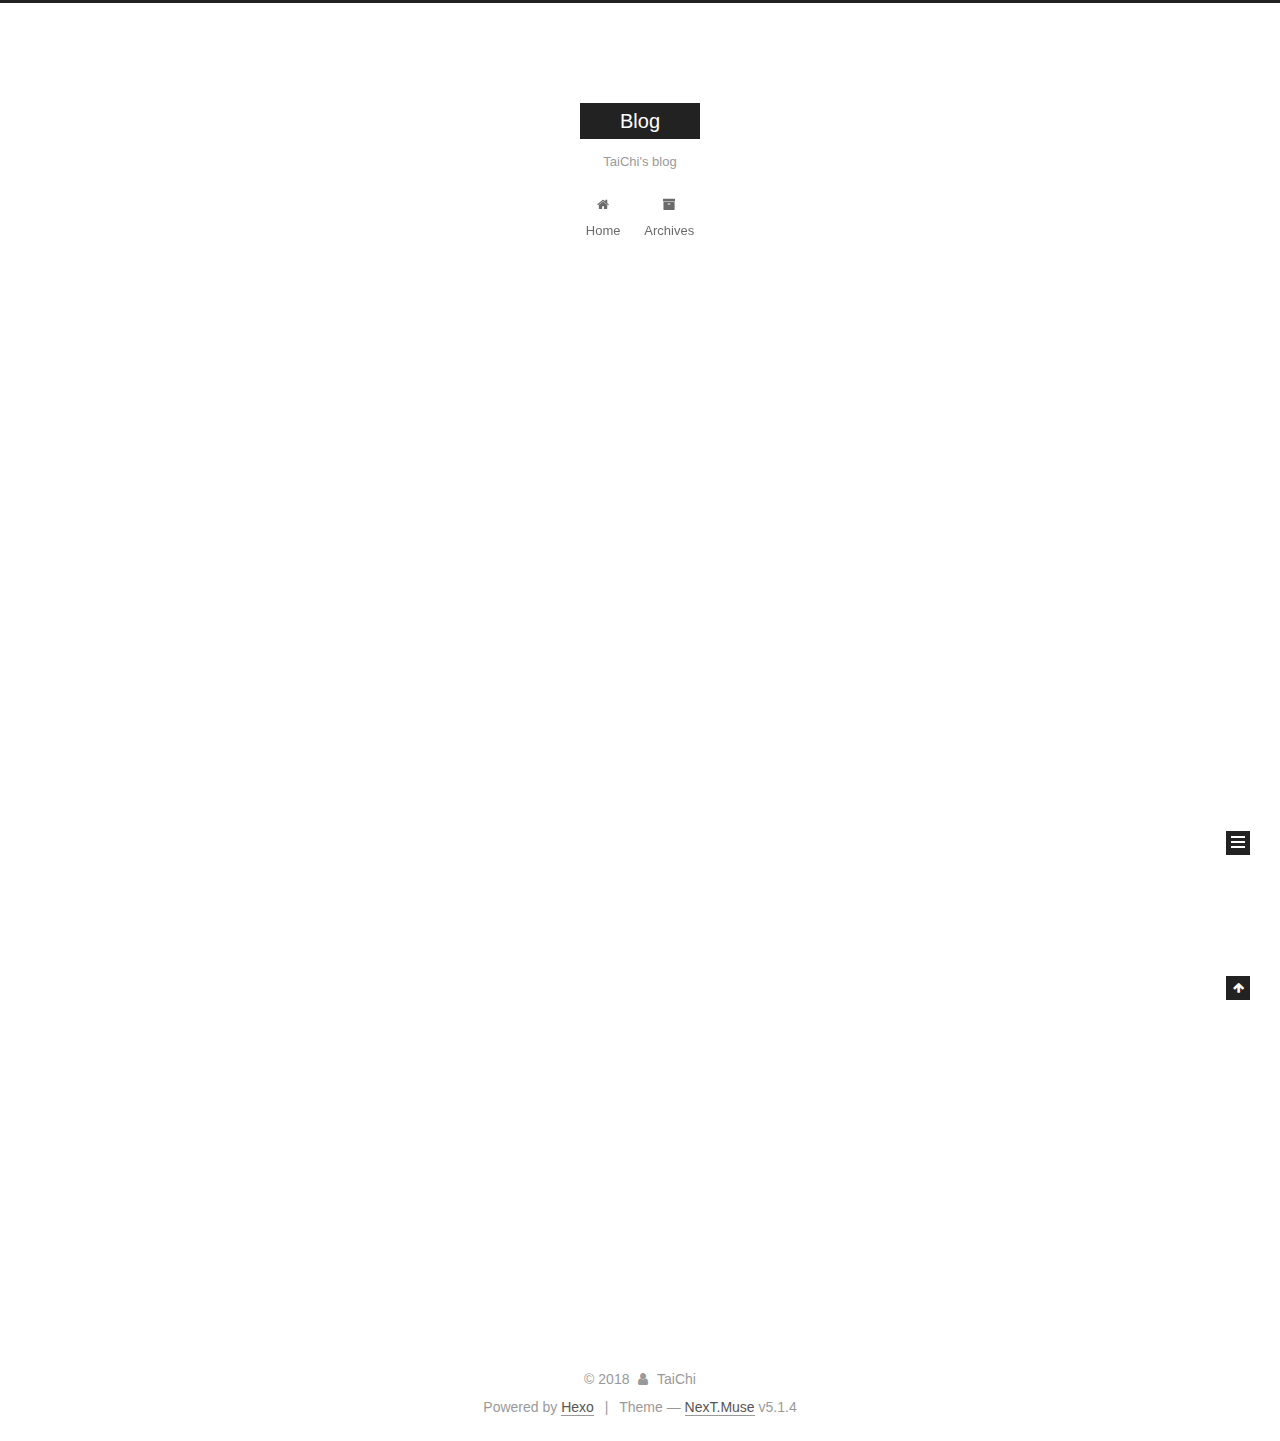
==== index.html @ ab1e0fc3 "blog update" ====
<!DOCTYPE html>



  


<html class="theme-next muse use-motion" lang="">
<head>
  <meta charset="UTF-8"/>
<meta http-equiv="X-UA-Compatible" content="IE=edge" />
<meta name="viewport" content="width=device-width, initial-scale=1, maximum-scale=1"/>
<meta name="theme-color" content="#222">









<meta http-equiv="Cache-Control" content="no-transform" />
<meta http-equiv="Cache-Control" content="no-siteapp" />
















  
  
  <link href="/lib/fancybox/source/jquery.fancybox.css?v=2.1.5" rel="stylesheet" type="text/css" />







<link href="/lib/font-awesome/css/font-awesome.min.css?v=4.6.2" rel="stylesheet" type="text/css" />

<link href="/css/main.css?v=5.1.4" rel="stylesheet" type="text/css" />


  <link rel="apple-touch-icon" sizes="180x180" href="/images/apple-touch-icon-next.png?v=5.1.4">


  <link rel="icon" type="image/png" sizes="32x32" href="/images/favicon-32x32-next.png?v=5.1.4">


  <link rel="icon" type="image/png" sizes="16x16" href="/images/favicon-16x16-next.png?v=5.1.4">


  <link rel="mask-icon" href="/images/logo.svg?v=5.1.4" color="#222">





  <meta name="keywords" content="Hexo, NexT" />










<meta name="description" content="TaiChi&apos;s blog">
<meta property="og:type" content="website">
<meta property="og:title" content="Blog">
<meta property="og:url" content="http://yoursite.com/index.html">
<meta property="og:site_name" content="Blog">
<meta property="og:description" content="TaiChi&apos;s blog">
<meta property="og:locale" content="default">
<meta name="twitter:card" content="summary">
<meta name="twitter:title" content="Blog">
<meta name="twitter:description" content="TaiChi&apos;s blog">



<script type="text/javascript" id="hexo.configurations">
  var NexT = window.NexT || {};
  var CONFIG = {
    root: '/',
    scheme: 'Muse',
    version: '5.1.4',
    sidebar: {"position":"left","display":"post","offset":12,"b2t":false,"scrollpercent":false,"onmobile":false},
    fancybox: true,
    tabs: true,
    motion: {"enable":true,"async":false,"transition":{"post_block":"fadeIn","post_header":"slideDownIn","post_body":"slideDownIn","coll_header":"slideLeftIn","sidebar":"slideUpIn"}},
    duoshuo: {
      userId: '0',
      author: 'Author'
    },
    algolia: {
      applicationID: '',
      apiKey: '',
      indexName: '',
      hits: {"per_page":10},
      labels: {"input_placeholder":"Search for Posts","hits_empty":"We didn't find any results for the search: ${query}","hits_stats":"${hits} results found in ${time} ms"}
    }
  };
</script>



  <link rel="canonical" href="http://yoursite.com/"/>





  <title>Blog</title>
  








</head>

<body itemscope itemtype="http://schema.org/WebPage" lang="default">

  
  
    
  

  <div class="container sidebar-position-left 
  page-home">
    <div class="headband"></div>

    <header id="header" class="header" itemscope itemtype="http://schema.org/WPHeader">
      <div class="header-inner"><div class="site-brand-wrapper">
  <div class="site-meta ">
    

    <div class="custom-logo-site-title">
      <a href="/"  class="brand" rel="start">
        <span class="logo-line-before"><i></i></span>
        <span class="site-title">Blog</span>
        <span class="logo-line-after"><i></i></span>
      </a>
    </div>
      
        <p class="site-subtitle">TaiChi's blog</p>
      
  </div>

  <div class="site-nav-toggle">
    <button>
      <span class="btn-bar"></span>
      <span class="btn-bar"></span>
      <span class="btn-bar"></span>
    </button>
  </div>
</div>

<nav class="site-nav">
  

  
    <ul id="menu" class="menu">
      
        
        <li class="menu-item menu-item-home">
          <a href="/" rel="section">
            
              <i class="menu-item-icon fa fa-fw fa-home"></i> <br />
            
            Home
          </a>
        </li>
      
        
        <li class="menu-item menu-item-archives">
          <a href="/archives/" rel="section">
            
              <i class="menu-item-icon fa fa-fw fa-archive"></i> <br />
            
            Archives
          </a>
        </li>
      

      
    </ul>
  

  
</nav>



 </div>
    </header>

    <main id="main" class="main">
      <div class="main-inner">
        <div class="content-wrap">
          <div id="content" class="content">
            
  <section id="posts" class="posts-expand">
    
      

  

  
  
  

  <article class="post post-type-normal" itemscope itemtype="http://schema.org/Article">
  
  
  
  <div class="post-block">
    <link itemprop="mainEntityOfPage" href="http://yoursite.com/2018/04/20/hello-world/">

    <span hidden itemprop="author" itemscope itemtype="http://schema.org/Person">
      <meta itemprop="name" content="TaiChi">
      <meta itemprop="description" content="">
      <meta itemprop="image" content="/images/avatar.gif">
    </span>

    <span hidden itemprop="publisher" itemscope itemtype="http://schema.org/Organization">
      <meta itemprop="name" content="Blog">
    </span>

    
      <header class="post-header">

        
        
          <h1 class="post-title" itemprop="name headline">
                
                <a class="post-title-link" href="/2018/04/20/hello-world/" itemprop="url">Hello World</a></h1>
        

        <div class="post-meta">
          <span class="post-time">
            
              <span class="post-meta-item-icon">
                <i class="fa fa-calendar-o"></i>
              </span>
              
                <span class="post-meta-item-text">Posted on</span>
              
              <time title="Post created" itemprop="dateCreated datePublished" datetime="2018-04-20T10:53:10+00:00">
                2018-04-20
              </time>
            

            

            
          </span>

          

          
            
          

          
          

          

          

          

        </div>
      </header>
    

    
    
    
    <div class="post-body" itemprop="articleBody">

      
      

      
        
          
            <p>Welcome to <a href="https://hexo.io/" target="_blank" rel="noopener">Hexo</a>! This is your very first post. Check <a href="https://hexo.io/docs/" target="_blank" rel="noopener">documentation</a> for more info. If you get any problems when using Hexo, you can find the answer in <a href="https://hexo.io/docs/troubleshooting.html" target="_blank" rel="noopener">troubleshooting</a> or you can ask me on <a href="https://github.com/hexojs/hexo/issues" target="_blank" rel="noopener">GitHub</a>.</p>
<h2 id="Quick-Start"><a href="#Quick-Start" class="headerlink" title="Quick Start"></a>Quick Start</h2><h3 id="Create-a-new-post"><a href="#Create-a-new-post" class="headerlink" title="Create a new post"></a>Create a new post</h3><figure class="highlight bash"><table><tr><td class="gutter"><pre><span class="line">1</span><br></pre></td><td class="code"><pre><span class="line">$ hexo new <span class="string">"My New Post"</span></span><br></pre></td></tr></table></figure>
<p>More info: <a href="https://hexo.io/docs/writing.html" target="_blank" rel="noopener">Writing</a></p>
<h3 id="Run-server"><a href="#Run-server" class="headerlink" title="Run server"></a>Run server</h3><figure class="highlight bash"><table><tr><td class="gutter"><pre><span class="line">1</span><br></pre></td><td class="code"><pre><span class="line">$ hexo server</span><br></pre></td></tr></table></figure>
<p>More info: <a href="https://hexo.io/docs/server.html" target="_blank" rel="noopener">Server</a></p>
<h3 id="Generate-static-files"><a href="#Generate-static-files" class="headerlink" title="Generate static files"></a>Generate static files</h3><figure class="highlight bash"><table><tr><td class="gutter"><pre><span class="line">1</span><br></pre></td><td class="code"><pre><span class="line">$ hexo generate</span><br></pre></td></tr></table></figure>
<p>More info: <a href="https://hexo.io/docs/generating.html" target="_blank" rel="noopener">Generating</a></p>
<h3 id="Deploy-to-remote-sites"><a href="#Deploy-to-remote-sites" class="headerlink" title="Deploy to remote sites"></a>Deploy to remote sites</h3><figure class="highlight bash"><table><tr><td class="gutter"><pre><span class="line">1</span><br></pre></td><td class="code"><pre><span class="line">$ hexo deploy</span><br></pre></td></tr></table></figure>
<p>More info: <a href="https://hexo.io/docs/deployment.html" target="_blank" rel="noopener">Deployment</a></p>

          
        
      
    </div>
    
    
    

    

    

    

    <footer class="post-footer">
      

      

      

      
      
        <div class="post-eof"></div>
      
    </footer>
  </div>
  
  
  
  </article>


    
  </section>

  


          </div>
          


          

        </div>
        
          
  
  <div class="sidebar-toggle">
    <div class="sidebar-toggle-line-wrap">
      <span class="sidebar-toggle-line sidebar-toggle-line-first"></span>
      <span class="sidebar-toggle-line sidebar-toggle-line-middle"></span>
      <span class="sidebar-toggle-line sidebar-toggle-line-last"></span>
    </div>
  </div>

  <aside id="sidebar" class="sidebar">
    
    <div class="sidebar-inner">

      

      

      <section class="site-overview-wrap sidebar-panel sidebar-panel-active">
        <div class="site-overview">
          <div class="site-author motion-element" itemprop="author" itemscope itemtype="http://schema.org/Person">
            
              <p class="site-author-name" itemprop="name">TaiChi</p>
              <p class="site-description motion-element" itemprop="description">TaiChi's blog</p>
          </div>

          <nav class="site-state motion-element">

            
              <div class="site-state-item site-state-posts">
              
                <a href="/archives/">
              
                  <span class="site-state-item-count">1</span>
                  <span class="site-state-item-name">posts</span>
                </a>
              </div>
            

            

            

          </nav>

          

          

          
          

          
          

          

        </div>
      </section>

      

      

    </div>
  </aside>


        
      </div>
    </main>

    <footer id="footer" class="footer">
      <div class="footer-inner">
        <div class="copyright">&copy; <span itemprop="copyrightYear">2018</span>
  <span class="with-love">
    <i class="fa fa-user"></i>
  </span>
  <span class="author" itemprop="copyrightHolder">TaiChi</span>

  
</div>


  <div class="powered-by">Powered by <a class="theme-link" target="_blank" href="https://hexo.io">Hexo</a></div>



  <span class="post-meta-divider">|</span>



  <div class="theme-info">Theme &mdash; <a class="theme-link" target="_blank" href="https://github.com/iissnan/hexo-theme-next">NexT.Muse</a> v5.1.4</div>




        







        
      </div>
    </footer>

    
      <div class="back-to-top">
        <i class="fa fa-arrow-up"></i>
        
      </div>
    

    

  </div>

  

<script type="text/javascript">
  if (Object.prototype.toString.call(window.Promise) !== '[object Function]') {
    window.Promise = null;
  }
</script>









  












  
  
    <script type="text/javascript" src="/lib/jquery/index.js?v=2.1.3"></script>
  

  
  
    <script type="text/javascript" src="/lib/fastclick/lib/fastclick.min.js?v=1.0.6"></script>
  

  
  
    <script type="text/javascript" src="/lib/jquery_lazyload/jquery.lazyload.js?v=1.9.7"></script>
  

  
  
    <script type="text/javascript" src="/lib/velocity/velocity.min.js?v=1.2.1"></script>
  

  
  
    <script type="text/javascript" src="/lib/velocity/velocity.ui.min.js?v=1.2.1"></script>
  

  
  
    <script type="text/javascript" src="/lib/fancybox/source/jquery.fancybox.pack.js?v=2.1.5"></script>
  


  


  <script type="text/javascript" src="/js/src/utils.js?v=5.1.4"></script>

  <script type="text/javascript" src="/js/src/motion.js?v=5.1.4"></script>



  
  

  

  


  <script type="text/javascript" src="/js/src/bootstrap.js?v=5.1.4"></script>



  


  




	





  





  












  





  

  

  

  
  

  

  

  

</body>
</html>
---- css/main.css ----
/* normalize.css v3.0.2 | MIT License | git.io/normalize */
html {
  font-family: sans-serif; /* 1 */
  -ms-text-size-adjust: 100%; /* 2 */
  -webkit-text-size-adjust: 100%; /* 2 */
}
body {
  margin: 0;
}
article,
aside,
details,
figcaption,
figure,
footer,
header,
hgroup,
main,
menu,
nav,
section,
summary {
  display: block;
}
audio,
canvas,
progress,
video {
  display: inline-block; /* 1 */
  vertical-align: baseline; /* 2 */
}
audio:not([controls]) {
  display: none;
  height: 0;
}
[hidden],
template {
  display: none;
}
a {
  background-color: transparent;
}
a:active,
a:hover {
  outline: 0;
}
abbr[title] {
  border-bottom: 1px dotted;
}
b,
strong {
  font-weight: bold;
}
dfn {
  font-style: italic;
}
h1 {
  font-size: 2em;
  margin: 0.67em 0;
}
mark {
  background: #ff0;
  color: #000;
}
small {
  font-size: 80%;
}
sub,
sup {
  font-size: 75%;
  line-height: 0;
  position: relative;
  vertical-align: baseline;
}
sup {
  top: -0.5em;
}
sub {
  bottom: -0.25em;
}
img {
  border: 0;
}
svg:not(:root) {
  overflow: hidden;
}
figure {
  margin: 1em 40px;
}
hr {
  -moz-box-sizing: content-box;
  box-sizing: content-box;
  height: 0;
}
pre {
  overflow: auto;
}
code,
kbd,
pre,
samp {
  font-family: monospace, monospace;
  font-size: 1em;
}
button,
input,
optgroup,
select,
textarea {
  color: inherit; /* 1 */
  font: inherit; /* 2 */
  margin: 0; /* 3 */
}
button {
  overflow: visible;
}
button,
select {
  text-transform: none;
}
button,
html input[type="button"],
input[type="reset"],
input[type="submit"] {
  -webkit-appearance: button; /* 2 */
  cursor: pointer; /* 3 */
}
button[disabled],
html input[disabled] {
  cursor: default;
}
button::-moz-focus-inner,
input::-moz-focus-inner {
  border: 0;
  padding: 0;
}
input {
  line-height: normal;
}
input[type="checkbox"],
input[type="radio"] {
  box-sizing: border-box; /* 1 */
  padding: 0; /* 2 */
}
input[type="number"]::-webkit-inner-spin-button,
input[type="number"]::-webkit-outer-spin-button {
  height: auto;
}
input[type="search"] {
  -webkit-appearance: textfield; /* 1 */
  -moz-box-sizing: content-box;
  -webkit-box-sizing: content-box; /* 2 */
  box-sizing: content-box;
}
input[type="search"]::-webkit-search-cancel-button,
input[type="search"]::-webkit-search-decoration {
  -webkit-appearance: none;
}
fieldset {
  border: 1px solid #c0c0c0;
  margin: 0 2px;
  padding: 0.35em 0.625em 0.75em;
}
legend {
  border: 0; /* 1 */
  padding: 0; /* 2 */
}
textarea {
  overflow: auto;
}
optgroup {
  font-weight: bold;
}
table {
  border-collapse: collapse;
  border-spacing: 0;
}
td,
th {
  padding: 0;
}
::selection {
  background: #262a30;
  color: #fff;
}
body {
  position: relative;
  font-family: 'Lato', "PingFang SC", "Microsoft YaHei", sans-serif;
  font-size: 14px;
  line-height: 2;
  color: #555;
  background: #fff;
}
@media (max-width: 767px) {
  body {
    padding-right: 0 !important;
  }
}
@media (min-width: 768px) and (max-width: 991px) {
  body {
    padding-right: 0 !important;
  }
}
@media (min-width: 1600px) {
  body {
    font-size: 16px;
  }
}
h1,
h2,
h3,
h4,
h5,
h6 {
  margin: 0;
  padding: 0;
  font-weight: bold;
  line-height: 1.5;
  font-family: 'Lato', "PingFang SC", "Microsoft YaHei", sans-serif;
}
h2,
h3,
h4,
h5,
h6 {
  margin: 20px 0 15px;
}
h1 {
  font-size: 22px;
}
@media (max-width: 767px) {
  h1 {
    font-size: 18px;
  }
}
h2 {
  font-size: 20px;
}
@media (max-width: 767px) {
  h2 {
    font-size: 16px;
  }
}
h3 {
  font-size: 18px;
}
@media (max-width: 767px) {
  h3 {
    font-size: 14px;
  }
}
h4 {
  font-size: 16px;
}
@media (max-width: 767px) {
  h4 {
    font-size: 12px;
  }
}
h5 {
  font-size: 14px;
}
@media (max-width: 767px) {
  h5 {
    font-size: 10px;
  }
}
h6 {
  font-size: 12px;
}
@media (max-width: 767px) {
  h6 {
    font-size: 8px;
  }
}
p {
  margin: 0 0 20px 0;
}
a {
  color: #555;
  text-decoration: none;
  outline: none;
  border-bottom: 1px solid #999;
  word-wrap: break-word;
}
a:hover {
  color: #222;
  border-bottom-color: #222;
}
blockquote {
  margin: 0;
  padding: 0;
}
img {
  display: block;
  margin: auto;
  max-width: 100%;
  height: auto;
}
hr {
  margin: 40px 0;
  height: 3px;
  border: none;
  background-color: #ddd;
  background-image: repeating-linear-gradient(-45deg, #fff, #fff 4px, transparent 4px, transparent 8px);
}
blockquote {
  padding: 0 15px;
  color: #666;
  border-left: 4px solid #ddd;
}
blockquote cite::before {
  content: "-";
  padding: 0 5px;
}
dt {
  font-weight: 700;
}
dd {
  margin: 0;
  padding: 0;
}
kbd {
  border: 1px solid #ccc;
  border-radius: 0.2em;
  box-shadow: 0.1em 0.1em 0.2em rgba(0,0,0,0.1);
  background-color: #f9f9f9;
  font-family: inherit;
  background-image: -webkit-linear-gradient(top, #eee, #fff, #eee);
  padding: 0.1em 0.3em;
  white-space: nowrap;
}
.text-left {
  text-align: left;
}
.text-center {
  text-align: center;
}
.text-right {
  text-align: right;
}
.text-justify {
  text-align: justify;
}
.text-nowrap {
  white-space: nowrap;
}
.text-lowercase {
  text-transform: lowercase;
}
.text-uppercase {
  text-transform: uppercase;
}
.text-capitalize {
  text-transform: capitalize;
}
.center-block {
  display: block;
  margin-left: auto;
  margin-right: auto;
}
.clearfix:before,
.clearfix:after {
  content: " ";
  display: table;
}
.clearfix:after {
  clear: both;
}
.pullquote {
  width: 45%;
}
.pullquote.left {
  float: left;
  margin-left: 5px;
  margin-right: 10px;
}
.pullquote.right {
  float: right;
  margin-left: 10px;
  margin-right: 5px;
}
.affix.affix.affix {
  position: fixed;
}
.translation {
  margin-top: -20px;
  font-size: 14px;
  color: #999;
}
.scrollbar-measure {
  width: 100px;
  height: 100px;
  overflow: scroll;
  position: absolute;
  top: -9999px;
}
.use-motion .motion-element {
  opacity: 0;
}
table {
  margin: 20px 0;
  width: 100%;
  border-collapse: collapse;
  border-spacing: 0;
  border: 1px solid #ddd;
  font-size: 14px;
  table-layout: fixed;
  word-wrap: break-all;
}
table>tbody>tr:nth-of-type(odd) {
  background-color: #f9f9f9;
}
table>tbody>tr:hover {
  background-color: #f5f5f5;
}
caption,
th,
td {
  padding: 8px;
  text-align: left;
  vertical-align: middle;
  font-weight: normal;
}
th,
td {
  border-bottom: 3px solid #ddd;
  border-right: 1px solid #eee;
}
th {
  padding-bottom: 10px;
  font-weight: 700;
}
td {
  border-bottom-width: 1px;
}
html,
body {
  height: 100%;
}
.container {
  position: relative;
  min-height: 100%;
}
.header-inner {
  margin: 0 auto;
  padding: 100px 0 70px;
  width: 700px;
}
@media (min-width: 1600px) {
  .container .header-inner {
    width: 900px;
  }
}
.main {
  padding-bottom: 150px;
}
.main-inner {
  margin: 0 auto;
  width: 700px;
}
@media (min-width: 1600px) {
  .container .main-inner {
    width: 900px;
  }
}
.footer {
  position: absolute;
  left: 0;
  bottom: 0;
  width: 100%;
  min-height: 50px;
}
.footer-inner {
  box-sizing: border-box;
  margin: 20px auto;
  width: 700px;
}
@media (min-width: 1600px) {
  .container .footer-inner {
    width: 900px;
  }
}
pre,
.highlight {
  overflow: auto;
  margin: 20px 0;
  padding: 0;
  font-size: 13px;
  color: #4d4d4c;
  background: #f7f7f7;
  line-height: 1.6;
}
pre,
code {
  font-family: consolas, Menlo, "PingFang SC", "Microsoft YaHei", monospace;
}
code {
  padding: 2px 4px;
  word-wrap: break-word;
  color: #555;
  background: #eee;
  border-radius: 3px;
  font-size: 13px;
}
pre {
  padding: 10px;
}
pre code {
  padding: 0;
  color: #4d4d4c;
  background: none;
  text-shadow: none;
}
.highlight {
  border-radius: 1px;
}
.highlight pre {
  border: none;
  margin: 0;
  padding: 10px 0;
}
.highlight table {
  margin: 0;
  width: auto;
  border: none;
}
.highlight td {
  border: none;
  padding: 0;
}
.highlight figcaption {
  font-size: 1em;
  color: #4d4d4c;
  line-height: 1em;
  margin-bottom: 1em;
}
.highlight figcaption:before,
.highlight figcaption:after {
  content: " ";
  display: table;
}
.highlight figcaption:after {
  clear: both;
}
.highlight figcaption a {
  float: right;
  color: #4d4d4c;
}
.highlight figcaption a:hover {
  border-bottom-color: #4d4d4c;
}
.highlight .gutter pre {
  padding-left: 10px;
  padding-right: 10px;
  color: #869194;
  text-align: right;
  background-color: #eff2f3;
}
.highlight .code pre {
  width: 100%;
  padding-left: 10px;
  padding-right: 10px;
  background-color: #f7f7f7;
}
.highlight .line {
  height: 20px;
}
.gutter {
  -webkit-user-select: none;
  -moz-user-select: none;
  -ms-user-select: none;
  user-select: none;
}
.gist table {
  width: auto;
}
.gist table td {
  border: none;
}
pre .deletion {
  background: #fdd;
}
pre .addition {
  background: #dfd;
}
pre .meta {
  color: #8959a8;
}
pre .comment {
  color: #8e908c;
}
pre .variable,
pre .attribute,
pre .tag,
pre .regexp,
pre .ruby .constant,
pre .xml .tag .title,
pre .xml .pi,
pre .xml .doctype,
pre .html .doctype,
pre .css .id,
pre .css .class,
pre .css .pseudo {
  color: #c82829;
}
pre .number,
pre .preprocessor,
pre .built_in,
pre .literal,
pre .params,
pre .constant,
pre .command {
  color: #f5871f;
}
pre .ruby .class .title,
pre .css .rules .attribute,
pre .string,
pre .value,
pre .inheritance,
pre .header,
pre .ruby .symbol,
pre .xml .cdata,
pre .special,
pre .number,
pre .formula {
  color: #718c00;
}
pre .title,
pre .css .hexcolor {
  color: #3e999f;
}
pre .function,
pre .python .decorator,
pre .python .title,
pre .ruby .function .title,
pre .ruby .title .keyword,
pre .perl .sub,
pre .javascript .title,
pre .coffeescript .title {
  color: #4271ae;
}
pre .keyword,
pre .javascript .function {
  color: #8959a8;
}
.full-image.full-image.full-image.full-image {
  border: none;
  max-width: 100%;
  width: auto;
  margin: 20px auto 25px;
}
@media (min-width: 992px) {
  .full-image.full-image.full-image.full-image {
    max-width: none;
    width: 110%;
    margin: 25px -5%;
  }
}
.blockquote-center,
.page-home .post-type-quote blockquote,
.page-post-detail .post-type-quote blockquote {
  position: relative;
  margin: 40px 0;
  padding: 0;
  border-left: none;
  text-align: center;
}
.blockquote-center::before,
.page-home .post-type-quote blockquote::before,
.page-post-detail .post-type-quote blockquote::before,
.blockquote-center::after,
.page-home .post-type-quote blockquote::after,
.page-post-detail .post-type-quote blockquote::after {
  position: absolute;
  content: ' ';
  display: block;
  width: 100%;
  height: 24px;
  opacity: 0.2;
  background-repeat: no-repeat;
  background-position: 0 -6px;
  background-size: 22px 22px;
}
.blockquote-center::before,
.page-home .post-type-quote blockquote::before,
.page-post-detail .post-type-quote blockquote::before {
  top: -20px;
  background-image: url("../images/quote-l.svg");
  border-top: 1px solid #ccc;
}
.blockquote-center::after,
.page-home .post-type-quote blockquote::after,
.page-post-detail .post-type-quote blockquote::after {
  bottom: -20px;
  background-image: url("../images/quote-r.svg");
  border-bottom: 1px solid #ccc;
  background-position: 100% 8px;
}
.blockquote-center p,
.page-home .post-type-quote blockquote p,
.page-post-detail .post-type-quote blockquote p,
.blockquote-center div,
.page-home .post-type-quote blockquote div,
.page-post-detail .post-type-quote blockquote div {
  text-align: center;
}
.post .post-body .group-picture img {
  box-sizing: border-box;
  padding: 0 3px;
  border: none;
}
.post .group-picture-row {
  overflow: hidden;
  margin-top: 6px;
}
.post .group-picture-row:first-child {
  margin-top: 0;
}
.post .group-picture-column {
  float: left;
}
.page-post-detail .post-body .group-picture-column {
  float: none;
  margin-top: 10px;
  width: auto !important;
}
.page-post-detail .post-body .group-picture-column img {
  margin: 0 auto;
}
.page-archive .group-picture-container {
  overflow: hidden;
}
.page-archive .group-picture-row {
  float: left;
}
.page-archive .group-picture-row:first-child {
  margin-top: 6px;
}
.page-archive .group-picture-column {
  max-width: 150px;
  max-height: 150px;
}
.post-body .note {
  position: relative;
  padding: 15px;
  margin-bottom: 20px;
  border: 1px solid #eee;
  border-left-width: 5px;
  border-radius: 3px;
}
.post-body .note h2,
.post-body .note h3,
.post-body .note h4,
.post-body .note h5,
.post-body .note h6 {
  margin-top: 0;
  margin-bottom: 0;
  border-bottom: initial;
  padding-top: 0 !important;
}
.post-body .note p:first-child,
.post-body .note ul:first-child,
.post-body .note ol:first-child,
.post-body .note table:first-child,
.post-body .note pre:first-child,
.post-body .note blockquote:first-child {
  margin-top: 0;
}
.post-body .note p:last-child,
.post-body .note ul:last-child,
.post-body .note ol:last-child,
.post-body .note table:last-child,
.post-body .note pre:last-child,
.post-body .note blockquote:last-child {
  margin-bottom: 0;
}
.post-body .note.default {
  border-left-color: #777;
}
.post-body .note.default h2,
.post-body .note.default h3,
.post-body .note.default h4,
.post-body .note.default h5,
.post-body .note.default h6 {
  color: #777;
}
.post-body .note.primary {
  border-left-color: #6f42c1;
}
.post-body .note.primary h2,
.post-body .note.primary h3,
.post-body .note.primary h4,
.post-body .note.primary h5,
.post-body .note.primary h6 {
  color: #6f42c1;
}
.post-body .note.info {
  border-left-color: #428bca;
}
.post-body .note.info h2,
.post-body .note.info h3,
.post-body .note.info h4,
.post-body .note.info h5,
.post-body .note.info h6 {
  color: #428bca;
}
.post-body .note.success {
  border-left-color: #5cb85c;
}
.post-body .note.success h2,
.post-body .note.success h3,
.post-body .note.success h4,
.post-body .note.success h5,
.post-body .note.success h6 {
  color: #5cb85c;
}
.post-body .note.warning {
  border-left-color: #f0ad4e;
}
.post-body .note.warning h2,
.post-body .note.warning h3,
.post-body .note.warning h4,
.post-body .note.warning h5,
.post-body .note.warning h6 {
  color: #f0ad4e;
}
.post-body .note.danger {
  border-left-color: #d9534f;
}
.post-body .note.danger h2,
.post-body .note.danger h3,
.post-body .note.danger h4,
.post-body .note.danger h5,
.post-body .note.danger h6 {
  color: #d9534f;
}
.post-body .label {
  display: inline;
  padding: 0 2px;
  white-space: nowrap;
}
.post-body .label.default {
  background-color: #f0f0f0;
}
.post-body .label.primary {
  background-color: #efe6f7;
}
.post-body .label.info {
  background-color: #e5f2f8;
}
.post-body .label.success {
  background-color: #e7f4e9;
}
.post-body .label.warning {
  background-color: #fcf6e1;
}
.post-body .label.danger {
  background-color: #fae8eb;
}
.post-body .tabs {
  position: relative;
  display: block;
  margin-bottom: 20px;
  padding-top: 10px;
}
.post-body .tabs ul.nav-tabs {
  margin: 0;
  padding: 0;
  display: flex;
  margin-bottom: -1px;
}
@media (max-width: 413px) {
  .post-body .tabs ul.nav-tabs {
    display: block;
    margin-bottom: 5px;
  }
}
.post-body .tabs ul.nav-tabs li.tab {
  list-style-type: none !important;
  margin: 0 0.25em 0 0;
  border-top: 3px solid transparent;
  border-left: 1px solid transparent;
  border-right: 1px solid transparent;
}
@media (max-width: 413px) {
  .post-body .tabs ul.nav-tabs li.tab {
    margin: initial;
    border-top: 1px solid transparent;
    border-left: 3px solid transparent;
    border-right: 1px solid transparent;
    border-bottom: 1px solid transparent;
  }
}
.post-body .tabs ul.nav-tabs li.tab a {
  outline: 0;
  border-bottom: initial;
  display: block;
  line-height: 1.8em;
  padding: 0.25em 0.75em;
  transition-duration: 0.2s;
  transition-timing-function: ease-out;
  transition-delay: 0s;
}
.post-body .tabs ul.nav-tabs li.tab a i {
  width: 1.285714285714286em;
}
.post-body .tabs ul.nav-tabs li.tab.active {
  border-top: 3px solid #fc6423;
  border-left: 1px solid #ddd;
  border-right: 1px solid #ddd;
  background-color: #fff;
}
@media (max-width: 413px) {
  .post-body .tabs ul.nav-tabs li.tab.active {
    border-top: 1px solid #ddd;
    border-left: 3px solid #fc6423;
    border-right: 1px solid #ddd;
    border-bottom: 1px solid #ddd;
  }
}
.post-body .tabs ul.nav-tabs li.tab.active a {
  cursor: default;
  color: #555;
}
.post-body .tabs .tab-content {
  background-color: #fff;
}
.post-body .tabs .tab-content .tab-pane {
  border: 1px solid #ddd;
  padding: 20px 20px 0 20px;
}
.post-body .tabs .tab-content .tab-pane:not(.active) {
  display: none !important;
}
.post-body .tabs .tab-content .tab-pane.active {
  display: block !important;
}
.btn {
  display: inline-block;
  padding: 0 20px;
  font-size: 14px;
  color: #fff;
  background: #222;
  border: 2px solid #222;
  text-decoration: none;
  border-radius: 0;
  transition-property: background-color;
  transition-duration: 0.2s;
  transition-timing-function: ease-in-out;
  transition-delay: 0s;
  line-height: 2;
}
.btn:hover {
  border-color: #222;
  color: #222;
  background: #fff;
}
.btn +.btn {
  margin: 0 0 8px 8px;
}
.btn .fa-fw {
  width: 1.285714285714286em;
  text-align: left;
}
.btn-bar {
  display: block;
  width: 22px;
  height: 2px;
  background: #555;
  border-radius: 1px;
}
.btn-bar+.btn-bar {
  margin-top: 4px;
}
.pagination {
  margin: 120px 0 40px;
  text-align: center;
  border-top: 1px solid #eee;
}
.page-number-basic,
.pagination .prev,
.pagination .next,
.pagination .page-number,
.pagination .space {
  display: inline-block;
  position: relative;
  top: -1px;
  margin: 0 10px;
  padding: 0 11px;
}
@media (max-width: 767px) {
  .page-number-basic,
  .pagination .prev,
  .pagination .next,
  .pagination .page-number,
  .pagination .space {
    margin: 0 5px;
  }
}
.pagination .prev,
.pagination .next,
.pagination .page-number {
  border-bottom: 0;
  border-top: 1px solid #eee;
  transition-property: border-color;
  transition-duration: 0.2s;
  transition-timing-function: ease-in-out;
  transition-delay: 0s;
}
.pagination .prev:hover,
.pagination .next:hover,
.pagination .page-number:hover {
  border-top-color: #222;
}
.pagination .space {
  padding: 0;
  margin: 0;
}
.pagination .prev {
  margin-left: 0;
}
.pagination .next {
  margin-right: 0;
}
.pagination .page-number.current {
  color: #fff;
  background: #ccc;
  border-top-color: #ccc;
}
@media (max-width: 767px) {
  .pagination {
    border-top: none;
  }
  .pagination .prev,
  .pagination .next,
  .pagination .page-number {
    margin-bottom: 10px;
    border-top: 0;
    border-bottom: 1px solid #eee;
    padding: 0 10px;
  }
  .pagination .prev:hover,
  .pagination .next:hover,
  .pagination .page-number:hover {
    border-bottom-color: #222;
  }
}
.comments {
  margin: 60px 20px 0;
}
.tag-cloud {
  text-align: center;
}
.tag-cloud a {
  display: inline-block;
  margin: 10px;
}
.back-to-top {
  box-sizing: border-box;
  position: fixed;
  bottom: -100px;
  right: 30px;
  z-index: 1050;
  padding: 0 6px;
  width: 24px;
  background: #222;
  font-size: 12px;
  opacity: 1;
  color: #fff;
  cursor: pointer;
  text-align: center;
  -webkit-transform: translateZ(0);
  transition-property: bottom;
  transition-duration: 0.2s;
  transition-timing-function: ease-in-out;
  transition-delay: 0s;
}
@media (min-width: 768px) and (max-width: 991px) {
  .back-to-top {
    display: none !important;
  }
}
@media (max-width: 767px) {
  .back-to-top {
    display: none !important;
  }
}
.back-to-top.back-to-top-on {
  bottom: 19px;
}
.header {
  background: transparent;
}
.header-inner {
  position: relative;
}
.headband {
  height: 3px;
  background: #222;
}
.site-meta {
  margin: 0;
  text-align: center;
}
@media (max-width: 767px) {
  .site-meta {
    text-align: center;
  }
}
.brand {
  position: relative;
  display: inline-block;
  padding: 0 40px;
  color: #fff;
  background: #222;
  border-bottom: none;
}
.brand:hover {
  color: #fff;
}
.logo {
  display: inline-block;
  margin-right: 5px;
  line-height: 36px;
  vertical-align: top;
}
.site-title {
  display: inline-block;
  vertical-align: top;
  line-height: 36px;
  font-size: 20px;
  font-weight: normal;
  font-family: 'Lato', "PingFang SC", "Microsoft YaHei", sans-serif;
}
.site-subtitle {
  margin-top: 10px;
  font-size: 13px;
  color: #999;
}
.use-motion .brand {
  opacity: 0;
}
.use-motion .logo,
.use-motion .site-title,
.use-motion .site-subtitle {
  opacity: 0;
  position: relative;
  top: -10px;
}
.site-nav-toggle {
  display: none;
  position: absolute;
  top: 10px;
  left: 10px;
}
@media (max-width: 767px) {
  .site-nav-toggle {
    display: block;
  }
}
.site-nav-toggle button {
  margin-top: 2px;
  padding: 9px 10px;
  background: transparent;
  border: none;
}
@media (max-width: 767px) {
  .site-nav {
    display: none;
    margin: 0 -10px;
    padding: 0 10px;
    clear: both;
    border-top: 1px solid #ddd;
  }
}
@media (min-width: 768px) and (max-width: 991px) {
  .site-nav {
    display: block !important;
  }
}
@media (min-width: 992px) {
  .site-nav {
    display: block !important;
  }
}
.menu {
  margin-top: 20px;
  padding-left: 0;
  text-align: center;
}
.menu .menu-item {
  display: inline-block;
  margin: 0 10px;
  list-style: none;
}
@media screen and (max-width: 767px) {
  .menu .menu-item {
    margin-top: 10px;
  }
}
.menu .menu-item a {
  display: block;
  font-size: 13px;
  line-height: inherit;
  border-bottom: 1px solid transparent;
  transition-property: border-color;
  transition-duration: 0.2s;
  transition-timing-function: ease-in-out;
  transition-delay: 0s;
}
.menu .menu-item a:hover {
  border-bottom-color: #222;
}
.menu .menu-item .fa {
  margin-right: 5px;
}
.use-motion .menu-item {
  opacity: 0;
}
.post-body {
  font-family: 'Lato', "PingFang SC", "Microsoft YaHei", sans-serif;
}
@media (max-width: 767px) {
  .post-body {
    word-break: break-word;
  }
}
.post-body .fancybox img {
  display: block !important;
  margin: 0 auto;
  cursor: pointer;
  cursor: zoom-in;
  cursor: -webkit-zoom-in;
}
.post-body .image-caption,
.post-body .figure .caption {
  margin: -20px auto 15px;
  text-align: center;
  font-size: 14px;
  color: #999;
  font-weight: bold;
  line-height: 1;
}
.post-sticky-flag {
  display: inline-block;
  font-size: 16px;
  -ms-transform: rotate(30deg);
  -webkit-transform: rotate(30deg);
  -moz-transform: rotate(30deg);
  -ms-transform: rotate(30deg);
  -o-transform: rotate(30deg);
  transform: rotate(30deg);
}
.use-motion .post-block,
.use-motion .pagination,
.use-motion .comments {
  opacity: 0;
}
.use-motion .post-header {
  opacity: 0;
}
.use-motion .post-body {
  opacity: 0;
}
.use-motion .collection-title {
  opacity: 0;
}
.posts-expand {
  padding-top: 40px;
}
@media (max-width: 767px) {
  .posts-expand {
    margin: 0 20px;
  }
  .post-body pre .gutter pre {
    padding-right: 10px;
  }
  .post-body .highlight {
    margin-left: 0px;
    margin-right: 0px;
    padding: 0;
  }
  .post-body .highlight .gutter pre {
    padding-right: 10px;
  }
}
@media (min-width: 992px) {
  .posts-expand .post-body {
    text-align: justify;
  }
}
.posts-expand .post-body h2,
.posts-expand .post-body h3,
.posts-expand .post-body h4,
.posts-expand .post-body h5,
.posts-expand .post-body h6 {
  padding-top: 10px;
}
.posts-expand .post-body h2 .header-anchor,
.posts-expand .post-body h3 .header-anchor,
.posts-expand .post-body h4 .header-anchor,
.posts-expand .post-body h5 .header-anchor,
.posts-expand .post-body h6 .header-anchor {
  float: right;
  margin-left: 10px;
  color: #ccc;
  border-bottom-style: none;
  visibility: hidden;
}
.posts-expand .post-body h2 .header-anchor:hover,
.posts-expand .post-body h3 .header-anchor:hover,
.posts-expand .post-body h4 .header-anchor:hover,
.posts-expand .post-body h5 .header-anchor:hover,
.posts-expand .post-body h6 .header-anchor:hover {
  color: inherit;
}
.posts-expand .post-body h2:hover .header-anchor,
.posts-expand .post-body h3:hover .header-anchor,
.posts-expand .post-body h4:hover .header-anchor,
.posts-expand .post-body h5:hover .header-anchor,
.posts-expand .post-body h6:hover .header-anchor {
  visibility: visible;
}
.posts-expand .post-body ul li {
  list-style: circle;
}
.posts-expand .post-body img {
  box-sizing: border-box;
  margin: auto;
  padding: 3px;
  border: 1px solid #ddd;
}
.posts-expand .post-body .fancybox img {
  margin: 0 auto 25px;
}
@media (max-width: 767px) {
  .posts-collapse {
    margin: 0 20px;
  }
  .posts-collapse .post-title,
  .posts-collapse .post-meta {
    display: block;
    width: auto;
    text-align: left;
  }
}
.posts-collapse {
  position: relative;
  z-index: 1010;
  margin-left: 55px;
}
.posts-collapse::after {
  content: " ";
  position: absolute;
  top: 20px;
  left: 0;
  margin-left: -2px;
  width: 4px;
  height: 100%;
  background: #f5f5f5;
  z-index: -1;
}
@media (max-width: 767px) {
  .posts-collapse {
    margin: 0 20px;
  }
}
.posts-collapse .collection-title {
  position: relative;
  margin: 60px 0;
}
.posts-collapse .collection-title h1,
.posts-collapse .collection-title h2 {
  margin-left: 20px;
}
.posts-collapse .collection-title small {
  color: #bbb;
  margin-left: 5px;
}
.posts-collapse .collection-title::before {
  content: " ";
  position: absolute;
  left: 0;
  top: 50%;
  margin-left: -4px;
  margin-top: -4px;
  width: 8px;
  height: 8px;
  background: #bbb;
  border-radius: 50%;
}
.posts-collapse .post {
  margin: 30px 0;
}
.posts-collapse .post-header {
  position: relative;
  transition-duration: 0.2s;
  transition-timing-function: ease-in-out;
  transition-delay: 0s;
  transition-property: border;
  border-bottom: 1px dashed #ccc;
}
.posts-collapse .post-header::before {
  content: " ";
  position: absolute;
  left: 0;
  top: 12px;
  width: 6px;
  height: 6px;
  margin-left: -4px;
  background: #bbb;
  border-radius: 50%;
  border: 1px solid #fff;
  transition-duration: 0.2s;
  transition-timing-function: ease-in-out;
  transition-delay: 0s;
  transition-property: background;
}
.posts-collapse .post-header:hover {
  border-bottom-color: #666;
}
.posts-collapse .post-header:hover::before {
  background: #222;
}
.posts-collapse .post-meta {
  position: absolute;
  font-size: 12px;
  left: 20px;
  top: 5px;
}
.posts-collapse .post-comments-count {
  display: none;
}
.posts-collapse .post-title {
  margin-left: 60px;
  font-size: 16px;
  font-weight: normal;
  line-height: inherit;
}
.posts-collapse .post-title::after {
  margin-left: 3px;
  opacity: 0.6;
}
.posts-collapse .post-title a {
  color: #666;
  border-bottom: none;
}
.page-home .post-type-quote .post-header,
.page-post-detail .post-type-quote .post-header,
.page-home .post-type-quote .post-tags,
.page-post-detail .post-type-quote .post-tags {
  display: none;
}
.posts-expand .post-title {
  text-align: center;
  word-break: break-word;
  font-weight: 400;
}
.posts-expand .post-title-link {
  display: inline-block;
  position: relative;
  color: #555;
  border-bottom: none;
  line-height: 1.2;
  vertical-align: top;
}
.posts-expand .post-title-link::before {
  content: "";
  position: absolute;
  width: 100%;
  height: 2px;
  bottom: 0;
  left: 0;
  background-color: #000;
  visibility: hidden;
  -webkit-transform: scaleX(0);
  -moz-transform: scaleX(0);
  -ms-transform: scaleX(0);
  -o-transform: scaleX(0);
  transform: scaleX(0);
  transition-duration: 0.2s;
  transition-timing-function: ease-in-out;
  transition-delay: 0s;
}
.posts-expand .post-title-link:hover::before {
  visibility: visible;
  -webkit-transform: scaleX(1);
  -moz-transform: scaleX(1);
  -ms-transform: scaleX(1);
  -o-transform: scaleX(1);
  transform: scaleX(1);
}
.posts-expand .post-title-link .fa {
  font-size: 16px;
}
.posts-expand .post-meta {
  margin: 3px 0 60px 0;
  color: #999;
  font-family: 'Lato', "PingFang SC", "Microsoft YaHei", sans-serif;
  font-size: 12px;
  text-align: center;
}
.posts-expand .post-meta .post-category-list {
  display: inline-block;
  margin: 0;
  padding: 3px;
}
.posts-expand .post-meta .post-category-list-link {
  color: #999;
}
.posts-expand .post-meta .post-description {
  font-size: 14px;
  margin-top: 2px;
}
.post-meta-divider {
  margin: 0 0.5em;
}
.post-meta-item-icon {
  margin-right: 3px;
}
@media (min-width: 768px) and (max-width: 991px) {
  .post-meta-item-icon {
    display: inline-block;
  }
}
@media (max-width: 767px) {
  .post-meta-item-icon {
    display: inline-block;
  }
}
@media (min-width: 768px) and (max-width: 991px) {
  .post-meta-item-text {
    display: none;
  }
}
@media (max-width: 767px) {
  .post-meta-item-text {
    display: none;
  }
}
@media (max-width: 767px) {
  .posts-expand .post-comments-count {
    display: none;
  }
}
.post-button {
  margin-top: 40px;
}
.posts-expand .post-tags {
  margin-top: 40px;
  text-align: center;
}
.posts-expand .post-tags a {
  display: inline-block;
  margin-right: 10px;
  font-size: 13px;
}
.post-nav {
  display: table;
  margin-top: 15px;
  width: 100%;
  border-top: 1px solid #eee;
}
.post-nav-divider {
  display: table-cell;
  width: 10%;
}
.post-nav-item {
  display: table-cell;
  padding: 10px 0 0 0;
  width: 45%;
  vertical-align: top;
}
.post-nav-item a {
  position: relative;
  display: block;
  line-height: 25px;
  font-size: 14px;
  color: #555;
  border-bottom: none;
}
.post-nav-item a:hover {
  color: #222;
  border-bottom: none;
}
.post-nav-item a:active {
  top: 2px;
}
.post-nav-item .fa {
  position: absolute;
  top: 8px;
  left: 0;
  font-size: 12px;
}
.post-nav-next a {
  padding-left: 15px;
}
.post-nav-prev {
  text-align: right;
}
.post-nav-prev a {
  padding-right: 15px;
}
.post-nav-prev .fa {
  right: 0;
  left: auto;
}
.posts-expand .post-eof {
  display: block;
  margin: 80px auto 60px;
  width: 8%;
  height: 1px;
  background: #ccc;
  text-align: center;
}
.post:last-child .post-eof.post-eof.post-eof {
  display: none;
}
.post-gallery {
  display: table;
  table-layout: fixed;
  width: 100%;
  border-collapse: separate;
}
.post-gallery-row {
  display: table-row;
}
.post-gallery .post-gallery-img {
  display: table-cell;
  text-align: center;
  vertical-align: middle;
  border: none;
}
.post-gallery .post-gallery-img img {
  max-width: 100%;
  max-height: 100%;
  border: none;
}
.fancybox-close,
.fancybox-close:hover {
  border: none;
}
.rtl.post-body p,
.rtl.post-body a,
.rtl.post-body h1,
.rtl.post-body h2,
.rtl.post-body h3,
.rtl.post-body h4,
.rtl.post-body h5,
.rtl.post-body h6,
.rtl.post-body li,
.rtl.post-body ul,
.rtl.post-body ol {
  direction: rtl;
  font-family: UKIJ Ekran;
}
.rtl.post-title {
  font-family: UKIJ Ekran;
}
.sidebar {
  position: fixed;
  right: 0;
  top: 0;
  bottom: 0;
  width: 0;
  z-index: 1040;
  box-shadow: inset 0 2px 6px #000;
  background: #222;
  -webkit-transform: translateZ(0);
}
.sidebar a {
  color: #999;
  border-bottom-color: #555;
}
.sidebar a:hover {
  color: #eee;
}
@media (min-width: 768px) and (max-width: 991px) {
  .sidebar {
    display: none !important;
  }
}
@media (max-width: 767px) {
  .sidebar {
    display: none !important;
  }
}
.sidebar-inner {
  position: relative;
  padding: 20px 10px;
  color: #999;
  text-align: center;
}
.site-overview-wrap {
  overflow: hidden;
}
.site-overview {
  overflow-y: auto;
  overflow-x: hidden;
}
.sidebar-toggle {
  position: fixed;
  right: 30px;
  bottom: 45px;
  width: 14px;
  height: 14px;
  padding: 5px;
  background: #222;
  line-height: 0;
  z-index: 1050;
  cursor: pointer;
  -webkit-transform: translateZ(0);
}
@media (min-width: 768px) and (max-width: 991px) {
  .sidebar-toggle {
    display: none !important;
  }
}
@media (max-width: 767px) {
  .sidebar-toggle {
    display: none !important;
  }
}
.sidebar-toggle-line {
  position: relative;
  display: inline-block;
  vertical-align: top;
  height: 2px;
  width: 100%;
  background: #fff;
  margin-top: 3px;
}
.sidebar-toggle-line:first-child {
  margin-top: 0;
}
.site-author-image {
  display: block;
  margin: 0 auto;
  padding: 2px;
  max-width: 96px;
  height: auto;
  border: 2px solid #333;
}
.site-author-name {
  margin: 5px 0 0;
  text-align: center;
  color: #f5f5f5;
  font-weight: normal;
}
.site-description {
  margin-top: 5px;
  text-align: center;
  font-size: 14px;
  color: #999;
}
.site-state {
  overflow: hidden;
  line-height: 1.4;
  white-space: nowrap;
  text-align: center;
}
.site-state-item {
  display: inline-block;
  padding: 0 15px;
  border-left: 1px solid #333;
}
.site-state-item:first-child {
  border-left: none;
}
.site-state-item a {
  border-bottom: none;
}
.site-state-item-count {
  display: block;
  text-align: center;
  color: inherit;
  font-weight: 600;
  font-size: 18px;
}
.site-state-item-name {
  font-size: 13px;
  color: inherit;
}
.feed-link {
  margin-top: 20px;
}
.feed-link a {
  display: inline-block;
  padding: 0 15px;
  color: #fc6423;
  border: 1px solid #fc6423;
  border-radius: 4px;
}
.feed-link a i {
  color: #fc6423;
  font-size: 14px;
}
.feed-link a:hover {
  color: #fff;
  background: #fc6423;
}
.feed-link a:hover i {
  color: #fff;
}
.links-of-author {
  margin-top: 20px;
}
.links-of-author a {
  display: inline-block;
  vertical-align: middle;
  margin-right: 10px;
  margin-bottom: 10px;
  border-bottom-color: #555;
  font-size: 13px;
}
.links-of-author a:before {
  display: inline-block;
  vertical-align: middle;
  margin-right: 3px;
  content: " ";
  width: 4px;
  height: 4px;
  border-radius: 50%;
  background: #633066;
}
.links-of-blogroll {
  font-size: 13px;
}
.links-of-blogroll-title {
  margin-top: 20px;
  font-size: 14px;
  font-weight: 600;
}
.links-of-blogroll-list {
  margin: 0;
  padding: 0;
  list-style: none;
}
.links-of-blogroll-item {
  padding: 2px 10px;
}
.links-of-blogroll-item a {
  max-width: 280px;
  box-sizing: border-box;
  display: inline-block;
  overflow: hidden;
  white-space: nowrap;
  text-overflow: ellipsis;
}
.sidebar-nav {
  margin: 0 0 20px;
  padding-left: 0;
}
.sidebar-nav li {
  display: inline-block;
  cursor: pointer;
  border-bottom: 1px solid transparent;
  font-size: 14px;
  color: #555;
}
.sidebar-nav li:hover {
  color: #f5f5f5;
}
.page-post-detail .sidebar-nav-toc {
  padding: 0 5px;
}
.page-post-detail .sidebar-nav-overview {
  margin-left: 10px;
}
.sidebar-nav .sidebar-nav-active {
  color: #87daff;
  border-bottom-color: #87daff;
}
.sidebar-nav .sidebar-nav-active:hover {
  color: #87daff;
}
.sidebar-panel {
  display: none;
}
.sidebar-panel-active {
  display: block;
}
.post-toc-empty {
  font-size: 14px;
  color: #666;
}
.post-toc-wrap {
  overflow: hidden;
}
.post-toc {
  overflow: auto;
}
.post-toc ol {
  margin: 0;
  padding: 0 2px 5px 10px;
  text-align: left;
  list-style: none;
  font-size: 14px;
}
.post-toc ol > ol {
  padding-left: 0;
}
.post-toc ol a {
  transition-duration: 0.2s;
  transition-timing-function: ease-in-out;
  transition-delay: 0s;
  transition-property: all;
  color: #999;
  border-bottom-color: #555;
}
.post-toc ol a:hover {
  color: #ccc;
  border-bottom-color: #ccc;
}
.post-toc .nav-item {
  overflow: hidden;
  text-overflow: ellipsis;
  text-align: justify;
  white-space: nowrap;
  line-height: 1.8;
}
.post-toc .nav .nav-child {
  display: none;
}
.post-toc .nav .active > .nav-child {
  display: block;
}
.post-toc .nav .active-current > .nav-child {
  display: block;
}
.post-toc .nav .active-current > .nav-child > .nav-item {
  display: block;
}
.post-toc .nav .active > a {
  color: #87daff;
  border-bottom-color: #87daff;
}
.post-toc .nav .active-current > a {
  color: #87daff;
}
.post-toc .nav .active-current > a:hover {
  color: #87daff;
}
.footer {
  font-size: 14px;
  color: #999;
}
.footer img {
  border: none;
}
.footer-inner {
  text-align: center;
}
.with-love {
  display: inline-block;
  margin: 0 5px;
}
.powered-by,
.theme-info {
  display: inline-block;
}
.cc-license {
  margin-top: 10px;
  text-align: center;
}
.cc-license .cc-opacity {
  opacity: 0.7;
  border-bottom: none;
}
.cc-license .cc-opacity:hover {
  opacity: 0.9;
}
.cc-license img {
  display: inline-block;
}
.theme-next #ds-thread #ds-reset {
  color: #555;
}
.theme-next #ds-thread #ds-reset .ds-replybox {
  margin-bottom: 30px;
}
.theme-next #ds-thread #ds-reset .ds-replybox .ds-avatar,
.theme-next #ds-reset .ds-avatar img {
  box-shadow: none;
}
.theme-next #ds-thread #ds-reset .ds-textarea-wrapper {
  border-color: #c7d4e1;
  background: none;
  border-top-right-radius: 3px;
  border-top-left-radius: 3px;
}
.theme-next #ds-thread #ds-reset .ds-textarea-wrapper textarea {
  height: 60px;
}
.theme-next #ds-reset .ds-rounded-top {
  border-radius: 0;
}
.theme-next #ds-thread #ds-reset .ds-post-toolbar {
  box-sizing: border-box;
  border: 1px solid #c7d4e1;
  background: #f6f8fa;
}
.theme-next #ds-thread #ds-reset .ds-post-options {
  height: 40px;
  border: none;
  background: none;
}
.theme-next #ds-thread #ds-reset .ds-toolbar-buttons {
  top: 11px;
}
.theme-next #ds-thread #ds-reset .ds-sync {
  top: 5px;
}
.theme-next #ds-thread #ds-reset .ds-post-button {
  top: 4px;
  right: 5px;
  width: 90px;
  height: 30px;
  border: 1px solid #c5ced7;
  border-radius: 3px;
  background-image: linear-gradient(#fbfbfc, #f5f7f9);
  color: #60676d;
}
.theme-next #ds-thread #ds-reset .ds-post-button:hover {
  background-position: 0 -30px;
  color: #60676d;
}
.theme-next #ds-thread #ds-reset .ds-comments-info {
  padding: 10px 0;
}
.theme-next #ds-thread #ds-reset .ds-sort {
  display: none;
}
.theme-next #ds-thread #ds-reset li.ds-tab a.ds-current {
  border: none;
  background: #f6f8fa;
  color: #60676d;
}
.theme-next #ds-thread #ds-reset li.ds-tab a.ds-current:hover {
  background-color: #e9f0f7;
  color: #60676d;
}
.theme-next #ds-thread #ds-reset li.ds-tab a {
  border-radius: 2px;
  padding: 5px;
}
.theme-next #ds-thread #ds-reset .ds-login-buttons p {
  color: #999;
  line-height: 36px;
}
.theme-next #ds-thread #ds-reset .ds-login-buttons .ds-service-list li {
  height: 28px;
}
.theme-next #ds-thread #ds-reset .ds-service-list a {
  background: none;
  padding: 5px;
  border: 1px solid;
  border-radius: 3px;
  text-align: center;
}
.theme-next #ds-thread #ds-reset .ds-service-list a:hover {
  color: #fff;
  background: #666;
}
.theme-next #ds-thread #ds-reset .ds-service-list .ds-weibo {
  color: #fc9b00;
  border-color: #fc9b00;
}
.theme-next #ds-thread #ds-reset .ds-service-list .ds-weibo:hover {
  background: #fc9b00;
}
.theme-next #ds-thread #ds-reset .ds-service-list .ds-qq {
  color: #60a3ec;
  border-color: #60a3ec;
}
.theme-next #ds-thread #ds-reset .ds-service-list .ds-qq:hover {
  background: #60a3ec;
}
.theme-next #ds-thread #ds-reset .ds-service-list .ds-renren {
  color: #2e7ac4;
  border-color: #2e7ac4;
}
.theme-next #ds-thread #ds-reset .ds-service-list .ds-renren:hover {
  background: #2e7ac4;
}
.theme-next #ds-thread #ds-reset .ds-service-list .ds-douban {
  color: #37994c;
  border-color: #37994c;
}
.theme-next #ds-thread #ds-reset .ds-service-list .ds-douban:hover {
  background: #37994c;
}
.theme-next #ds-thread #ds-reset .ds-service-list .ds-kaixin {
  color: #fef20d;
  border-color: #fef20d;
}
.theme-next #ds-thread #ds-reset .ds-service-list .ds-kaixin:hover {
  background: #fef20d;
}
.theme-next #ds-thread #ds-reset .ds-service-list .ds-netease {
  color: #f00;
  border-color: #f00;
}
.theme-next #ds-thread #ds-reset .ds-service-list .ds-netease:hover {
  background: #f00;
}
.theme-next #ds-thread #ds-reset .ds-service-list .ds-sohu {
  color: #ffcb05;
  border-color: #ffcb05;
}
.theme-next #ds-thread #ds-reset .ds-service-list .ds-sohu:hover {
  background: #ffcb05;
}
.theme-next #ds-thread #ds-reset .ds-service-list .ds-baidu {
  color: #2831e0;
  border-color: #2831e0;
}
.theme-next #ds-thread #ds-reset .ds-service-list .ds-baidu:hover {
  background: #2831e0;
}
.theme-next #ds-thread #ds-reset .ds-service-list .ds-google {
  color: #166bec;
  border-color: #166bec;
}
.theme-next #ds-thread #ds-reset .ds-service-list .ds-google:hover {
  background: #166bec;
}
.theme-next #ds-thread #ds-reset .ds-service-list .ds-weixin {
  color: #00ce0d;
  border-color: #00ce0d;
}
.theme-next #ds-thread #ds-reset .ds-service-list .ds-weixin:hover {
  background: #00ce0d;
}
.theme-next #ds-thread #ds-reset .ds-service-list .ds-more-services {
  border: none;
}
.theme-next #ds-thread #ds-reset .ds-service-list .ds-more-services:hover {
  background: none;
}
.theme-next #ds-reset .duoshuo-ua-admin {
  display: inline-block;
  color: #f00;
}
.theme-next #ds-reset .duoshuo-ua-platform,
.theme-next #ds-reset .duoshuo-ua-browser {
  color: #ccc;
}
.theme-next #ds-reset .duoshuo-ua-platform .fa,
.theme-next #ds-reset .duoshuo-ua-browser .fa {
  display: inline-block;
  margin-right: 3px;
}
.theme-next #ds-reset .duoshuo-ua-separator {
  display: inline-block;
  margin-left: 5px;
}
.theme-next .this_ua {
  background-color: #ccc !important;
  border-radius: 4px;
  padding: 0 5px !important;
  margin: 1px 1px !important;
  border: 1px solid #bbb !important;
  color: #fff;
  display: inline-block !important;
}
.theme-next .this_ua.admin {
  background-color: #d9534f !important;
  border-color: #d9534f !important;
}
.theme-next .this_ua.platform.iOS,
.theme-next .this_ua.platform.Mac,
.theme-next .this_ua.platform.Windows {
  background-color: #39b3d7 !important;
  border-color: #46b8da !important;
}
.theme-next .this_ua.platform.Linux {
  background-color: #3a3a3a !important;
  border-color: #1f1f1f !important;
}
.theme-next .this_ua.platform.Android {
  background-color: #00c47d !important;
  border-color: #01b171 !important;
}
.theme-next .this_ua.browser.Mobile,
.theme-next .this_ua.browser.Chrome {
  background-color: #5cb85c !important;
  border-color: #4cae4c !important;
}
.theme-next .this_ua.browser.Firefox {
  background-color: #f0ad4e !important;
  border-color: #eea236 !important;
}
.theme-next .this_ua.browser.Maxthon,
.theme-next .this_ua.browser.IE {
  background-color: #428bca !important;
  border-color: #357ebd !important;
}
.theme-next .this_ua.browser.baidu,
.theme-next .this_ua.browser.UCBrowser,
.theme-next .this_ua.browser.Opera {
  background-color: #d9534f !important;
  border-color: #d43f3a !important;
}
.theme-next .this_ua.browser.Android,
.theme-next .this_ua.browser.QQBrowser {
  background-color: #78ace9 !important;
  border-color: #4cae4c !important;
}
.post-spread {
  margin-top: 20px;
  text-align: center;
}
.jiathis_style {
  display: inline-block;
}
.jiathis_style a {
  border: none;
}
.fa {
  font-family: FontAwesome !important;
}
.post-spread {
  margin-top: 20px;
  text-align: center;
}
.bdshare-slide-button-box a {
  border: none;
}
.bdsharebuttonbox {
  display: inline-block;
}
.bdsharebuttonbox a {
  border: none;
}
.local-search-pop-overlay {
  position: fixed;
  width: 100%;
  height: 100%;
  top: 0;
  left: 0;
  z-index: 2080;
  background-color: rgba(0,0,0,0.3);
}
.local-search-popup {
  display: none;
  position: fixed;
  top: 10%;
  left: 50%;
  margin-left: -350px;
  width: 700px;
  height: 80%;
  padding: 0;
  background: #fff;
  color: #333;
  z-index: 9999;
  border-radius: 5px;
}
@media (max-width: 767px) {
  .local-search-popup {
    padding: 0;
    top: 0;
    left: 0;
    margin: 0;
    width: 100%;
    height: 100%;
    border-radius: 0;
  }
}
.local-search-popup ul.search-result-list {
  padding: 0;
  margin: 0 5px;
}
.local-search-popup p.search-result {
  border-bottom: 1px dashed #ccc;
  padding: 5px 0;
}
.local-search-popup a.search-result-title {
  font-weight: bold;
  font-size: 16px;
}
.local-search-popup .search-keyword {
  border-bottom: 1px dashed #f00;
  font-weight: bold;
  color: #f00;
}
.local-search-popup .local-search-header {
  padding: 5px;
  height: 36px;
  background: #f5f5f5;
  border-top-left-radius: 5px;
  border-top-right-radius: 5px;
}
.local-search-popup #local-search-result {
  overflow: auto;
  position: relative;
  padding: 5px 25px;
  height: calc(100% - 55px);
}
.local-search-popup .local-search-input-wrapper {
  display: inline-block;
  width: calc(100% - 90px);
  height: 36px;
  line-height: 36px;
  padding: 0 5px;
}
.local-search-popup .local-search-input-wrapper input {
  padding: 8px 0;
  height: 20px;
  display: block;
  width: 100%;
  outline: none;
  border: none;
  background: transparent;
  vertical-align: middle;
}
.local-search-popup .search-icon,
.local-search-popup .popup-btn-close {
  display: inline-block;
  font-size: 18px;
  color: #999;
  height: 36px;
  width: 18px;
  padding-left: 10px;
  padding-right: 10px;
}
.local-search-popup .search-icon {
  float: left;
}
.local-search-popup .popup-btn-close {
  border-left: 1px solid #eee;
  float: right;
  cursor: pointer;
}
.local-search-popup #no-result {
  position: absolute;
  left: 50%;
  top: 50%;
  -webkit-transform: translate(-50%, -50%);
  -webkit-transform: translate(-50%, -50%);
  -moz-transform: translate(-50%, -50%);
  -ms-transform: translate(-50%, -50%);
  -o-transform: translate(-50%, -50%);
  transform: translate(-50%, -50%);
  color: #ccc;
}
.site-uv,
.site-pv,
.page-pv {
  display: inline-block;
}
.site-uv .busuanzi-value,
.site-pv .busuanzi-value,
.page-pv .busuanzi-value {
  margin: 0 5px;
}
.site-uv {
  margin-right: 10px;
}
.site-uv::after {
  content: "|";
  padding-left: 10px;
}
.page-archive .archive-page-counter {
  position: relative;
  top: 3px;
  left: 20px;
}
@media (max-width: 767px) {
  .page-archive .archive-page-counter {
    top: 5px;
  }
}
.page-archive .posts-collapse .archive-move-on {
  position: absolute;
  top: 11px;
  left: 0;
  margin-left: -6px;
  width: 10px;
  height: 10px;
  opacity: 0.5;
  background: #555;
  border: 1px solid #fff;
  border-radius: 50%;
}
.category-all-page .category-all-title {
  text-align: center;
}
.category-all-page .category-all {
  margin-top: 20px;
}
.category-all-page .category-list {
  margin: 0;
  padding: 0;
  list-style: none;
}
.category-all-page .category-list-item {
  margin: 5px 10px;
}
.category-all-page .category-list-count {
  color: #bbb;
}
.category-all-page .category-list-count:before {
  display: inline;
  content: " (";
}
.category-all-page .category-list-count:after {
  display: inline;
  content: ") ";
}
.category-all-page .category-list-child {
  padding-left: 10px;
}
#schedule ul#event-list {
  padding-left: 30px;
}
#schedule ul#event-list hr {
  margin: 20px 0 45px 0 !important;
  background: #222;
}
#schedule ul#event-list hr:after {
  display: inline-block;
  content: 'NOW';
  background: #222;
  color: #fff;
  font-weight: bold;
  text-align: right;
  padding: 0 5px;
}
#schedule ul#event-list li.event {
  margin: 20px 0px;
  background: #f9f9f9;
  padding-left: 10px;
  min-height: 40px;
}
#schedule ul#event-list li.event h2.event-summary {
  margin: 0;
  padding-bottom: 3px;
}
#schedule ul#event-list li.event h2.event-summary:before {
  display: inline-block;
  font-family: FontAwesome;
  font-size: 8px;
  content: '\f111';
  vertical-align: middle;
  margin-right: 25px;
  color: #bbb;
}
#schedule ul#event-list li.event span.event-relative-time {
  display: inline-block;
  font-size: 12px;
  font-weight: 400;
  padding-left: 12px;
  color: #bbb;
}
#schedule ul#event-list li.event span.event-details {
  display: block;
  color: #bbb;
  margin-left: 56px;
  padding-top: 3px;
  padding-bottom: 6px;
  text-indent: -24px;
  line-height: 18px;
}
#schedule ul#event-list li.event span.event-details:before {
  text-indent: 0;
  display: inline-block;
  width: 14px;
  font-family: FontAwesome;
  text-align: center;
  margin-right: 9px;
  color: #bbb;
}
#schedule ul#event-list li.event span.event-details.event-location:before {
  content: '\f041';
}
#schedule ul#event-list li.event span.event-details.event-duration:before {
  content: '\f017';
}
#schedule ul#event-list li.event-past {
  background: #fcfcfc;
}
#schedule ul#event-list li.event-past > * {
  opacity: 0.6;
}
#schedule ul#event-list li.event-past h2.event-summary {
  color: #bbb;
}
#schedule ul#event-list li.event-past h2.event-summary:before {
  color: #dfdfdf;
}
#schedule ul#event-list li.event-now {
  background: #222;
  color: #fff;
  padding: 15px 0 15px 10px;
}
#schedule ul#event-list li.event-now h2.event-summary:before {
  -webkit-transform: scale(1.2);
  -moz-transform: scale(1.2);
  -ms-transform: scale(1.2);
  -o-transform: scale(1.2);
  transform: scale(1.2);
  color: #fff;
  animation: dot-flash 1s alternate infinite ease-in-out;
}
#schedule ul#event-list li.event-now * {
  color: #fff !important;
}
@-moz-keyframes dot-flash {
  from {
    opacity: 1;
    -webkit-transform: scale(1.1);
    -moz-transform: scale(1.1);
    -ms-transform: scale(1.1);
    -o-transform: scale(1.1);
    transform: scale(1.1);
  }
  to {
    opacity: 0;
    -webkit-transform: scale(1);
    -moz-transform: scale(1);
    -ms-transform: scale(1);
    -o-transform: scale(1);
    transform: scale(1);
  }
}
@-webkit-keyframes dot-flash {
  from {
    opacity: 1;
    -webkit-transform: scale(1.1);
    -moz-transform: scale(1.1);
    -ms-transform: scale(1.1);
    -o-transform: scale(1.1);
    transform: scale(1.1);
  }
  to {
    opacity: 0;
    -webkit-transform: scale(1);
    -moz-transform: scale(1);
    -ms-transform: scale(1);
    -o-transform: scale(1);
    transform: scale(1);
  }
}
@-o-keyframes dot-flash {
  from {
    opacity: 1;
    -webkit-transform: scale(1.1);
    -moz-transform: scale(1.1);
    -ms-transform: scale(1.1);
    -o-transform: scale(1.1);
    transform: scale(1.1);
  }
  to {
    opacity: 0;
    -webkit-transform: scale(1);
    -moz-transform: scale(1);
    -ms-transform: scale(1);
    -o-transform: scale(1);
    transform: scale(1);
  }
}
@keyframes dot-flash {
  from {
    opacity: 1;
    -webkit-transform: scale(1.1);
    -moz-transform: scale(1.1);
    -ms-transform: scale(1.1);
    -o-transform: scale(1.1);
    transform: scale(1.1);
  }
  to {
    opacity: 0;
    -webkit-transform: scale(1);
    -moz-transform: scale(1);
    -ms-transform: scale(1);
    -o-transform: scale(1);
    transform: scale(1);
  }
}
.page-post-detail .sidebar-toggle-line {
  background: #87daff;
}
.page-post-detail .comments {
  overflow: hidden;
}
@media (max-width: 767px) {
  .header-inner,
  .container .main-inner,
  .footer-inner {
    width: auto;
  }
}
embed {
  display: block;
  margin: 0px auto 25px auto;
}
.custom-logo .site-meta-headline {
  text-align: center;
}
.custom-logo .brand {
  background: none;
}
.custom-logo .site-title {
  margin: 10px auto 0;
  font-size: 24px;
  color: #222;
}
.custom-logo .site-title a {
  border: none;
}
.custom-logo-image {
  margin: 0 auto;
  padding: 5px;
  max-width: 150px;
  background: #fff;
}
@media (max-width: 767px) {
  .site-nav {
    position: absolute;
    left: 0;
    top: 52px;
    margin: 0;
    width: 100%;
    padding: 0;
    background: #fff;
    border-bottom: 1px solid #ddd;
    z-index: 1030;
  }
}
@media (max-width: 767px) {
  .menu {
    text-align: left;
  }
}
@media (max-width: 767px) {
  .menu .menu-item {
    display: block;
    margin: 0 10px;
    vertical-align: top;
  }
}
@media (max-width: 767px) {
  .menu .menu-item br {
    display: none;
  }
}
@media (max-width: 767px) {
  .menu .menu-item a {
    padding: 5px 10px;
  }
}
.menu .menu-item .fa {
  margin-right: 0;
}
.site-search form {
  display: none;
}
.links-of-blogroll-inline .links-of-blogroll-item {
  display: inline-block;
}
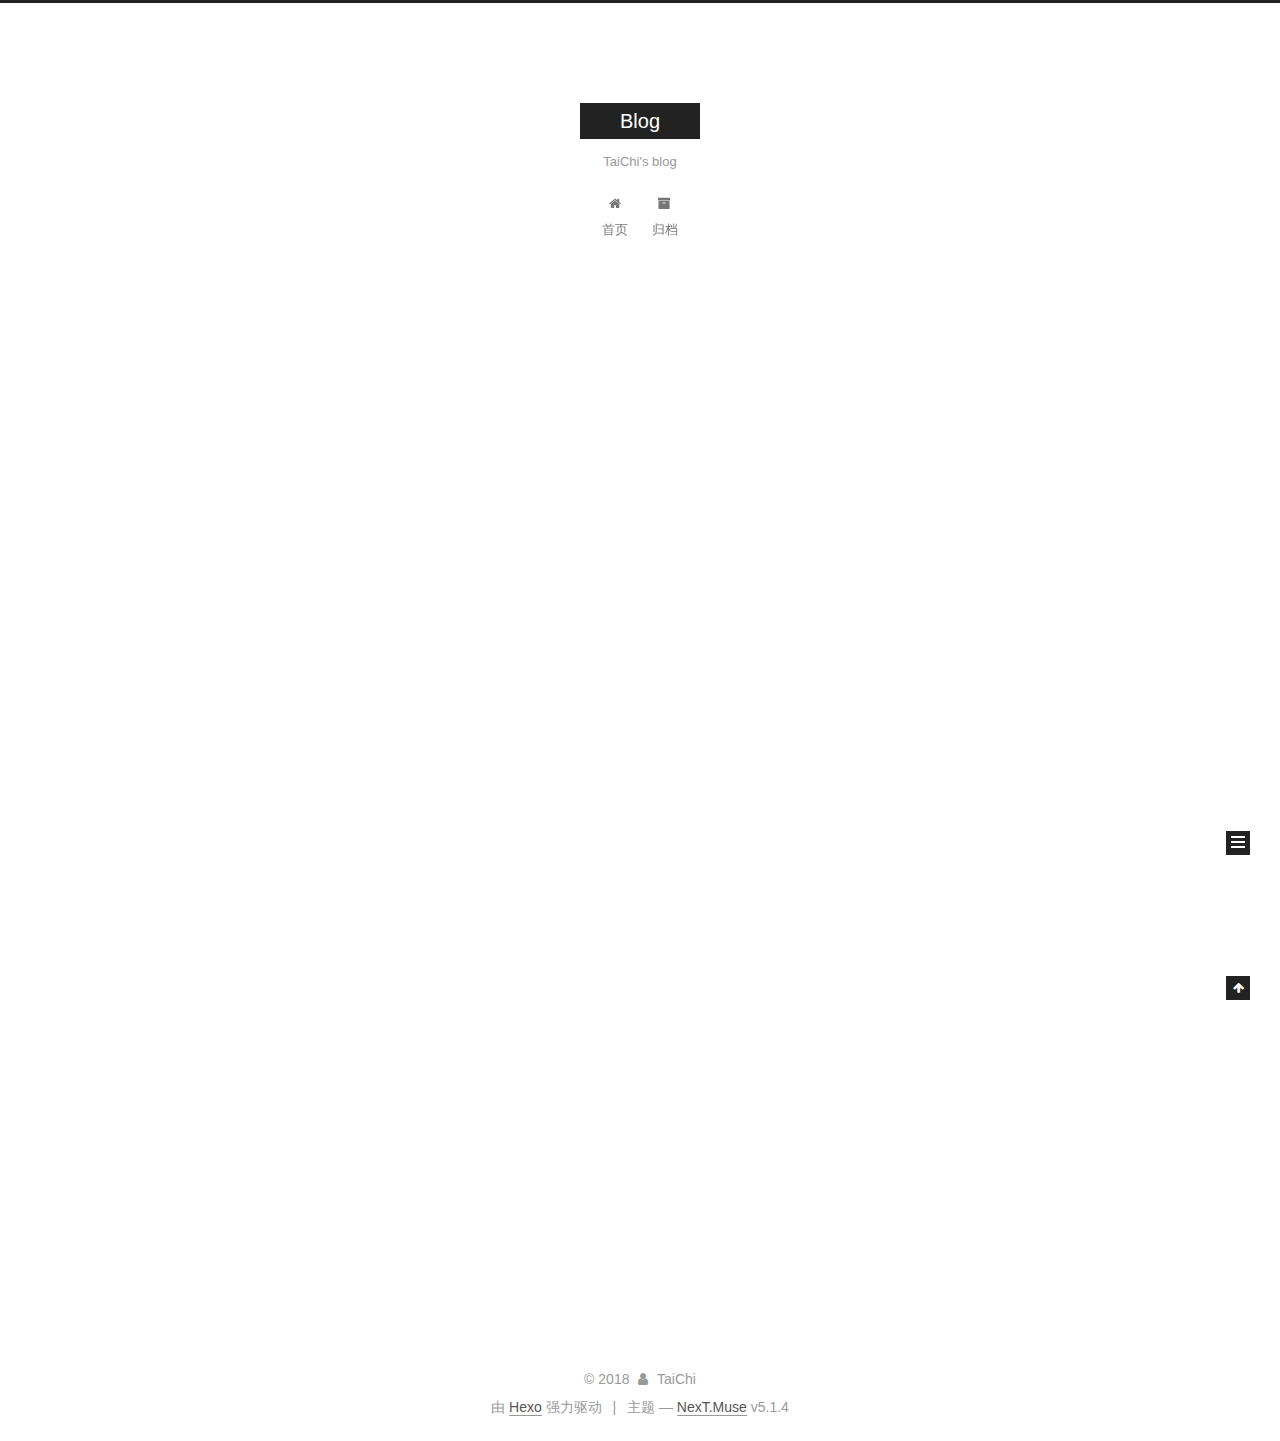
==== commit 83268de4: "blog update" ====
--- a/index.html
+++ b/index.html
@@ -5,7 +5,7 @@
   
 
 
-<html class="theme-next muse use-motion" lang="">
+<html class="theme-next muse use-motion" lang="zh-Hans">
 <head>
   <meta charset="UTF-8"/>
 <meta http-equiv="X-UA-Compatible" content="IE=edge" />
@@ -85,7 +85,7 @@
 <meta property="og:url" content="http://yoursite.com/index.html">
 <meta property="og:site_name" content="Blog">
 <meta property="og:description" content="TaiChi&apos;s blog">
-<meta property="og:locale" content="default">
+<meta property="og:locale" content="zh-Hans">
 <meta name="twitter:card" content="summary">
 <meta name="twitter:title" content="Blog">
 <meta name="twitter:description" content="TaiChi&apos;s blog">
@@ -104,7 +104,7 @@
     motion: {"enable":true,"async":false,"transition":{"post_block":"fadeIn","post_header":"slideDownIn","post_body":"slideDownIn","coll_header":"slideLeftIn","sidebar":"slideUpIn"}},
     duoshuo: {
       userId: '0',
-      author: 'Author'
+      author: '博主'
     },
     algolia: {
       applicationID: '',
@@ -136,7 +136,7 @@
 
 </head>
 
-<body itemscope itemtype="http://schema.org/WebPage" lang="default">
+<body itemscope itemtype="http://schema.org/WebPage" lang="zh-Hans">
 
   
   
@@ -185,7 +185,7 @@
             
               <i class="menu-item-icon fa fa-fw fa-home"></i> <br />
             
-            Home
+            首页
           </a>
         </li>
       
@@ -195,7 +195,7 @@
             
               <i class="menu-item-icon fa fa-fw fa-archive"></i> <br />
             
-            Archives
+            归档
           </a>
         </li>
       
@@ -261,9 +261,9 @@
                 <i class="fa fa-calendar-o"></i>
               </span>
               
-                <span class="post-meta-item-text">Posted on</span>
+                <span class="post-meta-item-text">发表于</span>
               
-              <time title="Post created" itemprop="dateCreated datePublished" datetime="2018-04-20T10:53:10+00:00">
+              <time title="创建于" itemprop="dateCreated datePublished" datetime="2018-04-20T10:53:10+00:00">
                 2018-04-20
               </time>
             
@@ -394,7 +394,7 @@
                 <a href="/archives/">
               
                   <span class="site-state-item-count">1</span>
-                  <span class="site-state-item-name">posts</span>
+                  <span class="site-state-item-name">日志</span>
                 </a>
               </div>
             
@@ -444,7 +444,7 @@
 </div>
 
 
-  <div class="powered-by">Powered by <a class="theme-link" target="_blank" href="https://hexo.io">Hexo</a></div>
+  <div class="powered-by">由 <a class="theme-link" target="_blank" href="https://hexo.io">Hexo</a> 强力驱动</div>
 
 
 
@@ -452,7 +452,7 @@
 
 
 
-  <div class="theme-info">Theme &mdash; <a class="theme-link" target="_blank" href="https://github.com/iissnan/hexo-theme-next">NexT.Muse</a> v5.1.4</div>
+  <div class="theme-info">主题 &mdash; <a class="theme-link" target="_blank" href="https://github.com/iissnan/hexo-theme-next">NexT.Muse</a> v5.1.4</div>
 
 
 
--- a/css/main.css
+++ b/css/main.css
@@ -1822,7 +1822,7 @@
   width: 4px;
   height: 4px;
   border-radius: 50%;
-  background: #633066;
+  background: #949aff;
 }
 .links-of-blogroll {
   font-size: 13px;
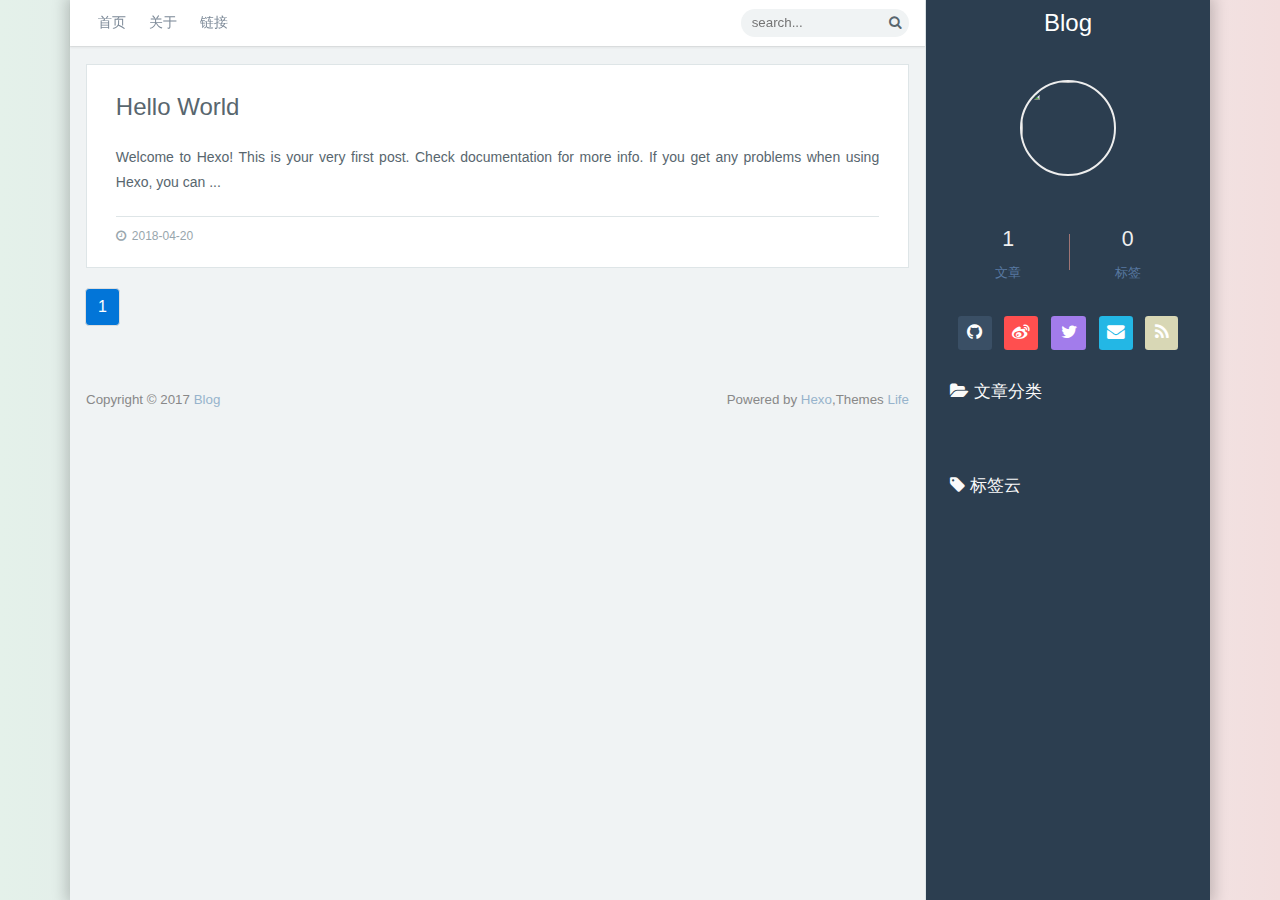
==== commit 18ea364e: "blog update" ====
--- a/index.html
+++ b/index.html
@@ -1,619 +1,234 @@
-<!DOCTYPE html>
-
-
-
-  
-
-
-<html class="theme-next muse use-motion" lang="zh-Hans">
+
+
+
+
+
+
+
+
+
+
+
+
+
+
+
+<!doctype html>
+<html lang="zh-Hans">
 <head>
-  <meta charset="UTF-8"/>
-<meta http-equiv="X-UA-Compatible" content="IE=edge" />
-<meta name="viewport" content="width=device-width, initial-scale=1, maximum-scale=1"/>
-<meta name="theme-color" content="#222">
-
-
-
-
-
-
-
-
-
-<meta http-equiv="Cache-Control" content="no-transform" />
-<meta http-equiv="Cache-Control" content="no-siteapp" />
-
-
-
-
-
-
-
-
-
-
-
-
-
-
-
-
-  
-  
-  <link href="/lib/fancybox/source/jquery.fancybox.css?v=2.1.5" rel="stylesheet" type="text/css" />
-
-
-
-
-
-
-
-<link href="/lib/font-awesome/css/font-awesome.min.css?v=4.6.2" rel="stylesheet" type="text/css" />
-
-<link href="/css/main.css?v=5.1.4" rel="stylesheet" type="text/css" />
-
-
-  <link rel="apple-touch-icon" sizes="180x180" href="/images/apple-touch-icon-next.png?v=5.1.4">
-
-
-  <link rel="icon" type="image/png" sizes="32x32" href="/images/favicon-32x32-next.png?v=5.1.4">
-
-
-  <link rel="icon" type="image/png" sizes="16x16" href="/images/favicon-16x16-next.png?v=5.1.4">
-
-
-  <link rel="mask-icon" href="/images/logo.svg?v=5.1.4" color="#222">
-
-
-
-
-
-  <meta name="keywords" content="Hexo, NexT" />
-
-
-
-
-
-
-
-
-
-
-<meta name="description" content="TaiChi&apos;s blog">
-<meta property="og:type" content="website">
-<meta property="og:title" content="Blog">
-<meta property="og:url" content="http://yoursite.com/index.html">
-<meta property="og:site_name" content="Blog">
-<meta property="og:description" content="TaiChi&apos;s blog">
-<meta property="og:locale" content="zh-Hans">
-<meta name="twitter:card" content="summary">
-<meta name="twitter:title" content="Blog">
-<meta name="twitter:description" content="TaiChi&apos;s blog">
-
-
-
-<script type="text/javascript" id="hexo.configurations">
-  var NexT = window.NexT || {};
-  var CONFIG = {
-    root: '/',
-    scheme: 'Muse',
-    version: '5.1.4',
-    sidebar: {"position":"left","display":"post","offset":12,"b2t":false,"scrollpercent":false,"onmobile":false},
-    fancybox: true,
-    tabs: true,
-    motion: {"enable":true,"async":false,"transition":{"post_block":"fadeIn","post_header":"slideDownIn","post_body":"slideDownIn","coll_header":"slideLeftIn","sidebar":"slideUpIn"}},
-    duoshuo: {
-      userId: '0',
-      author: '博主'
-    },
-    algolia: {
-      applicationID: '',
-      apiKey: '',
-      indexName: '',
-      hits: {"per_page":10},
-      labels: {"input_placeholder":"Search for Posts","hits_empty":"We didn't find any results for the search: ${query}","hits_stats":"${hits} results found in ${time} ms"}
-    }
-  };
+  <meta charset="UTF-8">
+  <meta http-equiv="X-UA-Compatible" content="IE=edge, chrome=1">
+  <meta name="renderer" content="webkit">
+  <meta name="viewport" content="width=device-width, initial-scale=1, maximum-scale=1, shrink-to-fit=no", user-scalable=no">
+  <title>TaiChi's blogBlog</title>
+  <link rel="shortcut icon" href="">
+  
+    
+    
+      <link rel="stylesheet" href="/css/bootstrap.min.css">
+    
+      <link rel="stylesheet" href="/css/font-awesome.min.css">
+    
+      <link rel="stylesheet" href="/css/atom-one-dark.css">
+    
+      <link rel="stylesheet" href="/css/jquery.fancybox.css">
+    
+      <link rel="stylesheet" href="/css/nprogress.min.css">
+    
+      <link rel="stylesheet" href="/css/valine.css">
+    
+      <link rel="stylesheet" href="/css/life.css">
+    
+  
+
+  
+
+  <!-- jQuery first, then Tether, then Bootstrap JS. -->
+  
+  
+  
+    <script src="/js/jquery-2.2.4.min.js"></script>
+  
+    <script src="https://cdn1.lncld.net/static/js/3.1.0/av-min.js"></script>
+  
+    <script src="/js/jquery.pjax.js"></script>
+  
+    <script src="/js/nprogress.min.js"></script>
+  
+    <script src="/js/tether.min.js"></script>
+  
+    <script src="/js/bootstrap.min.js"></script>
+  
+    <script src="/js/highlight.min.js"></script>
+  
+    <script src="/js/highlightjs-line-numbers.min.js"></script>
+  
+    <script src="/js/jquery.fancybox.js"></script>
+  
+    <script src="/js/jquery.qrcode.min.js"></script>
+  
+    <script src="/js/Valine.min.js"></script>
+  
+  
+</head>
+<body>
+<script>AV.init({appId:'',appKey:''});</script>
+<script type="text/javascript">
+      var config = {
+            ClasS: 'Counter',
+            el:'.views',
+            elP: '.views-post'
+      }
 </script>
-
-
-
-  <link rel="canonical" href="http://yoursite.com/"/>
-
-
-
-
-
-  <title>Blog</title>
-  
-
-
-
-
-
-
-
-
-</head>
-
-<body itemscope itemtype="http://schema.org/WebPage" lang="zh-Hans">
-
-  
-  
-    
-  
-
-  <div class="container sidebar-position-left 
-  page-home">
-    <div class="headband"></div>
-
-    <header id="header" class="header" itemscope itemtype="http://schema.org/WPHeader">
-      <div class="header-inner"><div class="site-brand-wrapper">
-  <div class="site-meta ">
-    
-
-    <div class="custom-logo-site-title">
-      <a href="/"  class="brand" rel="start">
-        <span class="logo-line-before"><i></i></span>
-        <span class="site-title">Blog</span>
-        <span class="logo-line-after"><i></i></span>
-      </a>
+<div class="container">
+    <div class="row blog-box-shadow">
+        <!--博客主栏开始-->
+        <div class="col-xl-9 col-lg-12 blog-main" id="pjax-box">
+            <header class="blog-header">
+                <a href="http://yoursite.com" class="blog-header-mobile-title">Blog</a>
+                <a href="javascript:;" class="blog-header-navbar-btn"><i class="fa fa-bars"></i></a>
+                <nav class="blog-header-navbar blog-header-fixed">
+                    <ul class="blog-navbar-links">
+                        
+                          <li class="blog-nav-item"><a href="/" class="transition">首页</a></li>
+                        
+                          <li class="blog-nav-item"><a href="/about/" class="transition">关于</a></li>
+                        
+                          <li class="blog-nav-item"><a href="/links/" class="transition">链接</a></li>
+                        
+                        <div class="blog-navbar-right">
+                            <form action="">
+                                <div class="input-group">
+                                    <input type="text" class="blog-header-search" placeholder="search...">
+                                    <buttn type="submit" class="blog-header-search-btn"><i class="fa fa-search"></i></buttn>
+                                </div>
+                            </form>
+                        </div>
+                    </ul>
+                </nav>
+            </header>
+                
+<div class="blog-main-post">
+	<div class="index-post-br"></div>
+  
+
+
+
+<article class="blog-post-block">
+    
+
+    <div class="blog-post-block-padding">
+        <a href="/2018/04/20/hello-world/">Hello World</a>
+        <section>
+            
+                
+                Welcome to Hexo! This is your very first post. Check documentation for more info. If you get any problems when using Hexo, you can
+                ...
+            
+        </section>
+        <footer>
+        
+            <time datetime="2018-04-20T10:53:10.125Z"><i class="fa fa-clock-o"></i>2018-04-20</time>
+        
+        
+        
+        
+        
+        </footer>
     </div>
-      
-        <p class="site-subtitle">TaiChi's blog</p>
-      
-  </div>
-
-  <div class="site-nav-toggle">
-    <button>
-      <span class="btn-bar"></span>
-      <span class="btn-bar"></span>
-      <span class="btn-bar"></span>
-    </button>
-  </div>
+</article>
+
+
+
+  
+    <nav id="pagination" class="blog-pagination">
+            <span class="page-number current">1</span>
+    </nav>
+
+ </div>
+
+                
+            <footer class="blog-footer">
+                <p class="blog-footer-left">Copyright © 2017 <a href="http://yoursite.com">Blog</a></p>
+                <p class="blog-footer-right">Powered by <a href="https://hexo.io" target="_blank">Hexo</a>,Themes <a href="https://weic.me/themes-life/" target="_blank">Life</a></p>
+            </footer>
+        </div><!--博客主栏结束-->
+        <!--博客侧边栏开始-->
+        <div class="col-xl-3 blog-sidebar">
+            <div class="blog-sidebar-title">
+                <a href="">Blog</a>
+            </div>
+            <div class="blog-sidebar-logo">
+                <img src="http://dl.weic96.cn/logo.png">
+            </div>
+            <div class="blog-sidebar-count blog-sidebar-padding">
+                <div class="blog-sidebar-count-left">
+                    <p class="blog-sidebar-count-p">1</p>
+                    <span class="blog-sidebar-count-span">文章</span>
+                </div>
+                <div class="blog-sidebar-count-right">
+                    <p class="blog-sidebar-count-p">0</p>
+                    <span class="blog-sidebar-count-span">标签</span>
+                </div>
+                <div style="clear: both;"></div>
+            </div>
+            <div class="blog-sidebar-icon blog-sidebar-padding">
+                <ul>
+                    <li><a href="" class="icon-github" target="_blank" data-toggle="tooltip" data-placement="top" title="Github"><i class="fa fa-github"></i></a></li>
+                    <li><a href="" class="icon-weibo" target="_blank" data-toggle="tooltip" data-placement="top" title="新浪微博"><i class="fa fa-weibo"></i></a></li>
+                    <li><a href="" class="icon-twitter" target="_blank" data-toggle="tooltip" data-placement="top" title="Twitter"><i class="fa fa-twitter"></i></a></li>
+                    <!--<li><a href="" class="icon-facebook" target="_blank" data-toggle="tooltip" data-placement="top" title="FaceBook"><i class="fa fa-facebook"></i></a></li>-->
+                    <li><a href="mailto:" class="icon-email" data-toggle="tooltip" data-placement="top" title="E-Mail"><i class="fa fa-envelope"></i></a></li>
+                    <li><a href="" class="icon-rss" data-toggle="tooltip" target="_blank" data-placement="top" title="RSS"><i class="fa fa-rss"></i></a></li>
+                </ul>
+            </div>
+            <div class="blog-sidebar-categories">
+                <h4 class="blog-sidebar-h4"><i class="fa fa-folder-open"></i>&nbsp;文章分类</h4>
+                <ul class="list-group blog-sidebar-padding">
+                  
+                </ul>
+            </div>
+            <div class="blog-sidebar-tags">
+                <h4 class="blog-sidebar-h4"><i class="fa fa-tag"></i>&nbsp;标签云</h4>
+                <ul class="blog-sidebar-tags-ul blog-sidebar-padding">
+                  
+                </ul>
+            </div>
+            <script>
+              // 博客侧栏标签云随机色
+              var tag_cloud = $('.tag-could');
+              tag_cloud.each(function () {
+                  var Cnum = 9;
+                  var Crand = parseInt(Math.random() * Cnum);
+                  $(this).addClass("tag-could" + Crand);
+              })
+            </script>
+            <!--返回顶部按钮-->
+            <div class="retop">
+                <i class="fa fa-angle-up"></i>
+            </div>
+        </div><!--博客侧边栏结束-->
+    </div>
 </div>
-
-<nav class="site-nav">
-  
-
-  
-    <ul id="menu" class="menu">
-      
-        
-        <li class="menu-item menu-item-home">
-          <a href="/" rel="section">
-            
-              <i class="menu-item-icon fa fa-fw fa-home"></i> <br />
-            
-            首页
-          </a>
-        </li>
-      
-        
-        <li class="menu-item menu-item-archives">
-          <a href="/archives/" rel="section">
-            
-              <i class="menu-item-icon fa fa-fw fa-archive"></i> <br />
-            
-            归档
-          </a>
-        </li>
-      
-
-      
-    </ul>
-  
-
-  
-</nav>
-
-
-
- </div>
-    </header>
-
-    <main id="main" class="main">
-      <div class="main-inner">
-        <div class="content-wrap">
-          <div id="content" class="content">
-            
-  <section id="posts" class="posts-expand">
-    
-      
-
-  
-
-  
-  
-  
-
-  <article class="post post-type-normal" itemscope itemtype="http://schema.org/Article">
-  
-  
-  
-  <div class="post-block">
-    <link itemprop="mainEntityOfPage" href="http://yoursite.com/2018/04/20/hello-world/">
-
-    <span hidden itemprop="author" itemscope itemtype="http://schema.org/Person">
-      <meta itemprop="name" content="TaiChi">
-      <meta itemprop="description" content="">
-      <meta itemprop="image" content="/images/avatar.gif">
-    </span>
-
-    <span hidden itemprop="publisher" itemscope itemtype="http://schema.org/Organization">
-      <meta itemprop="name" content="Blog">
-    </span>
-
-    
-      <header class="post-header">
-
-        
-        
-          <h1 class="post-title" itemprop="name headline">
-                
-                <a class="post-title-link" href="/2018/04/20/hello-world/" itemprop="url">Hello World</a></h1>
-        
-
-        <div class="post-meta">
-          <span class="post-time">
-            
-              <span class="post-meta-item-icon">
-                <i class="fa fa-calendar-o"></i>
-              </span>
-              
-                <span class="post-meta-item-text">发表于</span>
-              
-              <time title="创建于" itemprop="dateCreated datePublished" datetime="2018-04-20T10:53:10+00:00">
-                2018-04-20
-              </time>
-            
-
-            
-
-            
-          </span>
-
-          
-
-          
-            
-          
-
-          
-          
-
-          
-
-          
-
-          
-
-        </div>
-      </header>
-    
-
-    
-    
-    
-    <div class="post-body" itemprop="articleBody">
-
-      
-      
-
-      
-        
-          
-            <p>Welcome to <a href="https://hexo.io/" target="_blank" rel="noopener">Hexo</a>! This is your very first post. Check <a href="https://hexo.io/docs/" target="_blank" rel="noopener">documentation</a> for more info. If you get any problems when using Hexo, you can find the answer in <a href="https://hexo.io/docs/troubleshooting.html" target="_blank" rel="noopener">troubleshooting</a> or you can ask me on <a href="https://github.com/hexojs/hexo/issues" target="_blank" rel="noopener">GitHub</a>.</p>
-<h2 id="Quick-Start"><a href="#Quick-Start" class="headerlink" title="Quick Start"></a>Quick Start</h2><h3 id="Create-a-new-post"><a href="#Create-a-new-post" class="headerlink" title="Create a new post"></a>Create a new post</h3><figure class="highlight bash"><table><tr><td class="gutter"><pre><span class="line">1</span><br></pre></td><td class="code"><pre><span class="line">$ hexo new <span class="string">"My New Post"</span></span><br></pre></td></tr></table></figure>
-<p>More info: <a href="https://hexo.io/docs/writing.html" target="_blank" rel="noopener">Writing</a></p>
-<h3 id="Run-server"><a href="#Run-server" class="headerlink" title="Run server"></a>Run server</h3><figure class="highlight bash"><table><tr><td class="gutter"><pre><span class="line">1</span><br></pre></td><td class="code"><pre><span class="line">$ hexo server</span><br></pre></td></tr></table></figure>
-<p>More info: <a href="https://hexo.io/docs/server.html" target="_blank" rel="noopener">Server</a></p>
-<h3 id="Generate-static-files"><a href="#Generate-static-files" class="headerlink" title="Generate static files"></a>Generate static files</h3><figure class="highlight bash"><table><tr><td class="gutter"><pre><span class="line">1</span><br></pre></td><td class="code"><pre><span class="line">$ hexo generate</span><br></pre></td></tr></table></figure>
-<p>More info: <a href="https://hexo.io/docs/generating.html" target="_blank" rel="noopener">Generating</a></p>
-<h3 id="Deploy-to-remote-sites"><a href="#Deploy-to-remote-sites" class="headerlink" title="Deploy to remote sites"></a>Deploy to remote sites</h3><figure class="highlight bash"><table><tr><td class="gutter"><pre><span class="line">1</span><br></pre></td><td class="code"><pre><span class="line">$ hexo deploy</span><br></pre></td></tr></table></figure>
-<p>More info: <a href="https://hexo.io/docs/deployment.html" target="_blank" rel="noopener">Deployment</a></p>
-
-          
-        
-      
-    </div>
-    
-    
-    
-
-    
-
-    
-
-    
-
-    <footer class="post-footer">
-      
-
-      
-
-      
-
-      
-      
-        <div class="post-eof"></div>
-      
-    </footer>
-  </div>
-  
-  
-  
-  </article>
-
-
-    
-  </section>
-
-  
-
-
-          </div>
-          
-
-
-          
-
-        </div>
-        
-          
-  
-  <div class="sidebar-toggle">
-    <div class="sidebar-toggle-line-wrap">
-      <span class="sidebar-toggle-line sidebar-toggle-line-first"></span>
-      <span class="sidebar-toggle-line sidebar-toggle-line-middle"></span>
-      <span class="sidebar-toggle-line sidebar-toggle-line-last"></span>
-    </div>
-  </div>
-
-  <aside id="sidebar" class="sidebar">
-    
-    <div class="sidebar-inner">
-
-      
-
-      
-
-      <section class="site-overview-wrap sidebar-panel sidebar-panel-active">
-        <div class="site-overview">
-          <div class="site-author motion-element" itemprop="author" itemscope itemtype="http://schema.org/Person">
-            
-              <p class="site-author-name" itemprop="name">TaiChi</p>
-              <p class="site-description motion-element" itemprop="description">TaiChi's blog</p>
-          </div>
-
-          <nav class="site-state motion-element">
-
-            
-              <div class="site-state-item site-state-posts">
-              
-                <a href="/archives/">
-              
-                  <span class="site-state-item-count">1</span>
-                  <span class="site-state-item-name">日志</span>
-                </a>
-              </div>
-            
-
-            
-
-            
-
-          </nav>
-
-          
-
-          
-
-          
-          
-
-          
-          
-
-          
-
-        </div>
-      </section>
-
-      
-
-      
-
-    </div>
-  </aside>
-
-
-        
-      </div>
-    </main>
-
-    <footer id="footer" class="footer">
-      <div class="footer-inner">
-        <div class="copyright">&copy; <span itemprop="copyrightYear">2018</span>
-  <span class="with-love">
-    <i class="fa fa-user"></i>
-  </span>
-  <span class="author" itemprop="copyrightHolder">TaiChi</span>
-
-  
-</div>
-
-
-  <div class="powered-by">由 <a class="theme-link" target="_blank" href="https://hexo.io">Hexo</a> 强力驱动</div>
-
-
-
-  <span class="post-meta-divider">|</span>
-
-
-
-  <div class="theme-info">主题 &mdash; <a class="theme-link" target="_blank" href="https://github.com/iissnan/hexo-theme-next">NexT.Muse</a> v5.1.4</div>
-
-
-
-
-        
-
-
-
-
-
-
-
-        
-      </div>
-    </footer>
-
-    
-      <div class="back-to-top">
-        <i class="fa fa-arrow-up"></i>
-        
-      </div>
-    
-
-    
-
-  </div>
-
-  
-
+<script src="/js/LeanStatistics.min.js"></script>
+<script src="/js/Life.js"></script>
 <script type="text/javascript">
-  if (Object.prototype.toString.call(window.Promise) !== '[object Function]') {
-    window.Promise = null;
-  }
+    hljs.initHighlightingOnLoad();
+    hljs.initLineNumbersOnLoad();
+    otherF();
+    LeanStatistics();
+    $(document).pjax('a', '#pjax-box', {fragment:'#pjax-box', timeout:8000}).on('pjax:complete', function() {
+      $('pre code').each(function(i, block){
+        hljs.highlightBlock(block);
+      })
+      $('code.hljs').each(function(i, block) {
+        hljs.lineNumbersBlock(block);
+      });
+      LeanStatistics();
+    }).on('pjax:start', function() { NProgress.start(); }).on('pjax:end',   function() {
+      NProgress.done();
+      otherF();
+    });
 </script>
-
-
-
-
-
-
-
-
-
-  
-
-
-
-
-
-
-
-
-
-
-
-
-  
-  
-    <script type="text/javascript" src="/lib/jquery/index.js?v=2.1.3"></script>
-  
-
-  
-  
-    <script type="text/javascript" src="/lib/fastclick/lib/fastclick.min.js?v=1.0.6"></script>
-  
-
-  
-  
-    <script type="text/javascript" src="/lib/jquery_lazyload/jquery.lazyload.js?v=1.9.7"></script>
-  
-
-  
-  
-    <script type="text/javascript" src="/lib/velocity/velocity.min.js?v=1.2.1"></script>
-  
-
-  
-  
-    <script type="text/javascript" src="/lib/velocity/velocity.ui.min.js?v=1.2.1"></script>
-  
-
-  
-  
-    <script type="text/javascript" src="/lib/fancybox/source/jquery.fancybox.pack.js?v=2.1.5"></script>
-  
-
-
-  
-
-
-  <script type="text/javascript" src="/js/src/utils.js?v=5.1.4"></script>
-
-  <script type="text/javascript" src="/js/src/motion.js?v=5.1.4"></script>
-
-
-
-  
-  
-
-  
-
-  
-
-
-  <script type="text/javascript" src="/js/src/bootstrap.js?v=5.1.4"></script>
-
-
-
-  
-
-
-  
-
-
-
-
-	
-
-
-
-
-
-  
-
-
-
-
-
-  
-
-
-
-
-
-
-
-
-
-
-
-
-  
-
-
-
-
-
-  
-
-  
-
-  
-
-  
-  
-
-  
-
-  
-
-  
-
 </body>
 </html>
--- a/css/atom-one-dark.css
+++ b/css/atom-one-dark.css
@@ -0,0 +1,126 @@
+/*
+
+Atom One Dark by Daniel Gamage
+Original One Dark Syntax theme from https://github.com/atom/one-dark-syntax
+
+base:    #282c34
+mono-1:  #abb2bf
+mono-2:  #818896
+mono-3:  #5c6370
+hue-1:   #56b6c2
+hue-2:   #61aeee
+hue-3:   #c678dd
+hue-4:   #98c379
+hue-5:   #e06c75
+hue-5-2: #be5046
+hue-6:   #d19a66
+hue-6-2: #e6c07b
+
+*/
+
+.hljs {
+  display: block;
+  overflow-x: auto;
+  padding: 0.5em;
+  color: #abb2bf;
+  /*background: #282c34;*/
+  background: #3c4657;
+}
+
+.hljs-comment,
+.hljs-quote {
+  color: #5c6370;
+  font-style: italic;
+}
+
+.hljs-doctag,
+.hljs-keyword,
+.hljs-formula {
+  color: #c678dd;
+}
+
+.hljs-section,
+.hljs-name,
+.hljs-selector-tag,
+.hljs-deletion,
+.hljs-subst {
+  color: #e06c75;
+}
+
+.hljs-literal {
+  color: #56b6c2;
+}
+
+.hljs-string,
+.hljs-regexp,
+.hljs-addition,
+.hljs-attribute,
+.hljs-meta-string {
+  color: #98c379;
+}
+
+.hljs-built_in,
+.hljs-class .hljs-title {
+  color: #e6c07b;
+}
+
+.hljs-attr,
+.hljs-variable,
+.hljs-template-variable,
+.hljs-type,
+.hljs-selector-class,
+.hljs-selector-attr,
+.hljs-selector-pseudo,
+.hljs-number {
+  color: #d19a66;
+}
+
+.hljs-symbol,
+.hljs-bullet,
+.hljs-link,
+.hljs-meta,
+.hljs-selector-id,
+.hljs-title {
+  color: #61aeee;
+}
+
+.hljs-emphasis {
+  font-style: italic;
+}
+
+.hljs-strong {
+  font-weight: bold;
+}
+
+.hljs-link {
+  text-decoration: underline;
+}
+/*代码行号*/
+.hljs-line-numbers{
+  background-color: #3a4f65;
+}
+/*.hljs {
+  border: 0;
+  font-size: 12px;
+  display: block;
+  margin: 0;
+  width: 100%;
+}
+.hljs ul {
+  list-style: decimal;
+  margin: 0px 0px 0 40px;
+  padding: 0px;
+  color: #e0d3d3;
+}
+.hljs ul li {
+  list-style: decimal-leading-zero;
+  border-left: 1px solid #3a4f65;
+  padding: .4em;
+  padding-left: .8em;
+  margin: 0;
+  line-height: 16px;
+}
+.hljs ul li:nth-of-type(even) {
+  color: inherit;
+}*/
+/*代码行号*/--- a/css/valine.css
+++ b/css/valine.css
@@ -0,0 +1 @@
+.valine *{box-sizing:border-box;font-size:.8rem;line-height:1.42857143;color:#555;transition:all .3s ease}.valine .vwrap{margin-bottom:15px;overflow:hidden;position:relative}.valine .vwrap .vcontrol{background:#fdfdfd;font-size:0;display:flex;}.valine .vwrap .vcontrol .vident{font-size:14px;width:100%;display:flex;padding:5px 0;vertical-align:middle}.valine .vwrap .vcontrol .vident .vinput{margin-right:8px;background:#fafdff;border:.06em solid #edf4f8;color:#718c98;}.valine .veditor:focus,.valine .vwrap .vcontrol .vident .vinput:focus{border-color:#c3e5ff;outline:0;}.valine .vwrap .vcontrol .vident .vinput{}.valine .vwrap .vcontrol .vright{font-size:14px;padding:5px 0;display:inline-block;width:15%;text-align:right;vertical-align:middle;}@media screen and (max-width:520px){.valine .vwrap .vcontrol .vident{width:70%;}.valine .vwrap .vcontrol .vident .vinput{width:80%;}.valine .vwrap .vcontrol .vright{width:30%;}}.valine .vwrap .vcontrol input{background:transparent;}.valine .vwrap .vmark{position:absolute;background:rgba(0,0,0,0.65);width:100%;height:100%;left:0;top:0;}.valine .vwrap .vmark .valert{padding:15px 0;}.valine .vwrap .vmark .valert .vtext{color:#fff;padding:15px;font-size:1rem;}.valine .vwrap .vmark .valert .vcode{background:none;border:0;border-bottom:1px solid #edf4f8;}.valine .vwrap .vmark .valert .vcode:focus{border-color:#c3e5ff;}@media screen and (max-width:720px){.valine .vwrap .vmark .valert{padding:30px 0;}.valine .vwrap .vmark .valert .vtext{color:#fff;padding:10px;}}.vbtns{display:flex;padding:0 10px;}.vbtns>button{}.valine .info{font-size:0;padding:.3rem 0;border-bottom:2px dashed rgba(0,0,0,0.08);}.valine .info .count,.valine .info .power{font-size:.875rem;display:inline-block;width:50%;vertical-align:middle;padding:0;color:#333;}.valine .info .power{font-size:.7rem;color:#333;}.valine .info .power>a{color:#4285f4;font-weight:bold;}.valine a{text-decoration:none;color:#555;}.valine a:hover{color:#222;}.valine ul,.valine li{list-style:none;margin:0 auto;padding:0;}.valine .txt-center{text-align:center;}.valine .txt-right{text-align:right;}.valine .pd5{padding:5px;}.valine .pd10{padding:10px;}.valine .veditor{width:100%;height:80px;}.valine .vinput{border:none;resize:none;outline:none;padding:10px;max-width:100%;background:#fafdff;border:.06em solid #edf4f8;color:#718c98;}.valine .vbtn{display:inline-block;background:#33b1ff;border:.06em solid #edf4f8;margin-bottom:0;font-weight:400;text-align:center;vertical-align:middle;-ms-touch-action:manipulation;touch-action:manipulation;cursor:pointer;border:1px solid transparent;white-space:nowrap;padding:12px 10px;font-size:14px;line-height:1.42857143;border-radius:4px;-webkit-user-select:none;-moz-user-select:none;-ms-user-select:none;user-select:none;outline:none;min-width:60px;max-width:100%;width:100%;color:#fff;}.valine .veditor{width:99.9%;height:150px;background:url(../images/textbg.png);background-size:contain;background-repeat:no-repeat;background-position:right;background-color:#fafdff;resize:none;outline:none;padding:5px;max-width:100%;border:.06em solid #edf4f8;border-radius:4px;color:#718c98;font-size:.9rem;-webkit-transition:border-color ease-in-out .15s,-webkit-box-shadow ease-in-out .15s;transition:border-color ease-in-out .15s,-webkit-box-shadow ease-in-out .15s;-o-transition:border-color ease-in-out .15s,box-shadow ease-in-out .15s;transition:border-color ease-in-out .15s,box-shadow ease-in-out .15s;transition:border-color ease-in-out .15s,box-shadow ease-in-out .15s,-webkit-box-shadow ease-in-out .15s;}.valine .vbtn+.vbtn{margin-left:1.25rem}.valine .vbtn:active,.valine .vbtn:hover{color:#3090e4;border-color:#c3e5ff;background-color:#fff}.valine .vempty{padding:1.25px;text-align:center;color:#999;margin-top:2rem;}.valine .vlist{}.valine .vlist .vcard{position:relative;margin-top:1.625rem;}.valine .vlist .vcard .vhead .vimg{width:3.125rem;height:3.125rem;float:left;border-radius:50%;margin-right:.625rem}.valine .vlist .vcard .vhead cite{font-size:1rem;font-style:normal;color:#F55852;margin:0;}.valine .vlist .vcard .vhead cite a{color:#F55852;color:#4c4c4c;font-weight:bolder;}.valine .vlist .vcard .vhead cite a:hover{color:#D7191A}.valine .vlist .vcard .vhead cite .floor{position:absolute;right:0;top:1.25rem;font-size:.565rem;line-height:.565rem;font-weight:500;border-radius:.625rem;display:inline-block;background-color:#f0f0f0;color:#ccc;padding:3px 5px;font-style:normal}.valine .vlist .vcard .vhead .vtime{color:#b3b3b3;font-size:.75rem;line-height:1}.valine .vlist .vcard .vhead .vfooter{padding:5px 0;padding-top:2px;}.valine .vlist .vcard .vhead .vat{display:inline-block;font-size:.7rem;color:#33b1ff;cursor:pointer;float:right;}.valine .vlist .vcard section{overflow:hidden}.valine .vlist .vcard .vcontent{word-wrap:break-word;white-space:pre-wrap;word-break:break-all;text-align:justify;margin-bottom:.75rem;color:#58666e;font-size:.875rem;line-height:2;position:relative}.valine .vlist .vcard .vcontent .at{color:#33b1ff;}.valine .vlist .vcard .vcontent p{margin-bottom:12px;}.valine .vlist .vcard .vcontent a{font-size:.875rem}.valine .vlist .vcard .vcontent pre,.valine .vlist .vcard .vcontent .code,.valine .vlist .vcard .vcontent code{overflow:auto;padding:2px 6px;word-wrap:break-word;color:#555;background:#f5f2f2;border-radius:3px;font-size:.875rem;margin:5px 0}.valine .vlist .vcard .vcontent code{display:inline-block;vertical-align:middle;font-style:normal}.valine .vlist .vcard .vcontent.expand{cursor:pointer;max-height:11.25rem;overflow:hidden}.valine .vlist .vcard .vcontent.expand:before{display:block;content:"";position:absolute;width:100%;left:0;top:0;bottom:3.15rem;pointer-events:none;background:linear-gradient(180deg,rgba(255,255,255,0),rgba(255,255,255,0.9))}.valine .vlist .vcard .vcontent.expand:after{display:block;content:"Click on expand";text-align:center;color:#828586;position:absolute;width:100%;height:3.15rem;line-height:3.15rem;left:0;bottom:0;pointer-events:none;background:rgba(255,255,255,0.9)}.valine .vpage{padding:.35rem}.valine .vpage i{display:inline-block;padding:.05rem .65rem;font-size:.785rem;border:1px solid #f0f0f0;font-style:normal;cursor:pointer}.valine .vpage i+i{margin-left:.35rem}.valine .vpage i.active{border:none;color:#ccc;cursor:default}.valine .clear{content:'';display:block;clear:both}.valine .spinner{margin:0.625rem auto;width:3.15rem;height:1.875rem;text-align:center;font-size:10px}.valine .spinner>div{background-color:#9c9c9c;height:100%;width:.375rem;margin-right:0.19rem;display:inline-block;-webkit-animation:sk-stretchdelay 1.2s infinite ease-in-out;animation:sk-stretchdelay 1.2s infinite ease-in-out}.valine .spinner .r2{-webkit-animation-delay:-1.1s;animation-delay:-1.1s}.valine .spinner .r3{-webkit-animation-delay:-1.0s;animation-delay:-1.0s}.valine .spinner .r4{-webkit-animation-delay:-0.9s;animation-delay:-0.9s}.valine .spinner .r5{-webkit-animation-delay:-0.8s;animation-delay:-0.8s}@-webkit-keyframes sk-stretchdelay{0%,40%,100%{-webkit-transform:scaleY(0.4)}20%{-webkit-transform:scaleY(1)}}@keyframes sk-stretchdelay{0%,40%,100%{transform:scaleY(0.4);-webkit-transform:scaleY(0.4)}20%{transform:scaleY(1);-webkit-transform:scaleY(1)}}
--- a/css/life.css
+++ b/css/life.css
@@ -0,0 +1 @@
+body{color:#58666e;font-family:"Exo 2","Trebuchet MS",Helvetica,Arial,'PingFang SC','Hiragino Sans GB','STHeiti Light','Microsoft YaHei',SimHei,'WenQuanYi Micro Hei',sans-serif;background:-webkit-linear-gradient(180deg,#f2dede,#f0f3f4,#e1e1ea,#e4f1ea);background:-o-linear-gradient(180deg,#f2dede,#f0f3f4,#e1e1ea,#e4f1ea);background:-moz-linear-gradient(left,#f2dede,#f0f3f4,#e1e1ea,#e4f1ea)}.btn-outline-info.focus,.btn-outline-info:focus,.btn.focus,.btn:focus,a,a:focus,a:hover input,button,button:focus,input:focus{outline:0;-webkit-box-shadow:0 0 0 2px transparent;box-shadow:0 0 0 2px transparent}a:active,a:hover,a:link{text-decoration:none;outline:0}input{outline:0}textarea{resize:none}.list-group-item{background:0 0;padding:.4rem .8rem;border:1px solid #416382}.badge-default{background:#3a4f65;color:#fafafa}.tooltip{font-size:9pt;font-weight:200}.tooltip-inner{background:#3a4f65}.tooltip.bs-tether-element-attached-bottom .tooltip-inner::before,.tooltip.tooltip-top .tooltip-inner::before{border-top-color:#3a4f65}.dropdown-menu{padding:0}.dropdown-item{padding:8px;font-size:11pt;color:inherit}.transition{-webkit-transition:all 3s;-moz-transition:all 3s;-ms-transition:all 3s;-o-transition:all 3s;transition:all .3s}.retop{cursor:pointer;position:fixed;width:284px;bottom:0;z-index:999;text-align:center;padding:.4em 0;background:#2c3e50;-webkit-box-shadow:-4px 0 .5em .4em rgba(0,0,0,.06);-moz-box-shadow:-4px 0 .5em .4em rgba(0,0,0,.06);box-shadow:-4px 0 .5em .4em rgba(0,0,0,.06)}.retop>i{font-size:18pt;color:#fafafa}.page-hight{height:1200px}.blog-header{padding:0;height:auto}.blog-header-fixed{position:fixed;top:0;width:855px;z-index:999}.blog-header .blog-header-navbar{padding:5px 0;background:#fff;-webkit-box-shadow:0 2px 2px rgba(0,0,0,.05),0 1px 0 rgba(0,0,0,.05);-moz-box-shadow:0 2px 2px rgba(0,0,0,.05),0 1px 0 rgba(0,0,0,.05);box-shadow:0 2px 2px rgba(0,0,0,.05),0 1px 0 rgba(0,0,0,.05)}.blog-navbar-links{list-style:none;padding:0 1em}.blog-navbar-links>li{float:left}.blog-navbar-links .blog-nav-item a{position:relative;display:inline-block;font-size:.9rem;padding:.5em .8em;color:#7d8a98}.blog-nav-item a:hover{color:#c1aee6}.blog-nav-item>a>i{padding-right:.4em}.blog-nav-item>a>i:before{font-weight:200}.blog-navbar-right{float:right;padding-top:.24em}.blog-header-search{display:inline-block;padding:.2em .8em;font-size:10pt;color:#58666e;background:#f0f3f4;border:none;border-bottom-left-radius:180px;border-top-left-radius:180px;width:140px}.blog-header-search-btn{display:inline-block;-webkit-appearance:none;-moz-appearance:none;appearance:none;padding:4px 8px;background:#f0f3f4;border:none;color:#58666e;font-size:10pt;font-weight:200;border-bottom-right-radius:180px;border-top-right-radius:180px}.blog-box-shadow{-webkit-box-shadow:0 0 30px rgba(0,0,0,.3);-moz-box-shadow:0 0 4px 4px rgba(255,255,255,.3);box-shadow:0 0 14px 4px rgba(0,0,0,.2)}.blog-header .blog-header-navbar-btn{display:none}.blog-header-mobile-title{display:none}.blog-main{background:#f0f3f4;padding:0}.blog-main-post{padding:4em 1em}.blog-post-block{width:100%;background:#fff;margin-bottom:20px;border:1px solid #dee5e7;padding:0;padding-bottom:1.4em}.blog-post-block-img{width:100%;height:220px;overflow:hidden}.blog-post-block-img>img{width:100%;min-height:100%}.blog-post-block-padding>a{display:block;font-size:1.5em;padding-top:1em;padding-bottom:.6em;margin:0;color:#58666e;font-weight:200}.blog-post-block-padding{padding:0 1.8em}.blog-post-block-padding>section{font-size:10.5pt;line-height:1.8em;color:#58666e;padding:.4em 0}.blog-post-block-padding>section img{max-width:100%;min-height:100%}.blog-post-block-padding>footer{border-top:1px solid #dee5e7;padding-top:.8em;font-size:9pt}.blog-post-block-padding>footer>time{margin-right:1.4em;color:#98a6ad}.blog-post-block-padding>footer>time>i{color:#98a6ad;margin-right:.5em}.blog-post-block-padding>footer>span{margin-right:1.4em;color:#98a6ad}.blog-post-block-padding>footer>span>a{color:#98a6ad}.blog-post-block-padding>footer>span>i{color:#98a6ad;margin-right:.5em}.blog-pagination :first-child{border-top-left-radius:4px;border-bottom-left-radius:4px}.blog-pagination>.space,.blog-pagination>a{position:relative;display:inline-block;padding:.5rem .75rem;margin-left:-1px;line-height:1.25;color:#0275d8;background-color:#fff;border:1px solid #ddd;border-radius:2px}.blog-pagination .current{position:relative;display:inline-block;padding:.5rem .75rem;margin-left:-1px;line-height:1.25;color:#fff;background-color:#0275d8;border:1px solid #ddd}.blog-pagination :last-child{border-top-right-radius:4px;border-bottom-right-radius:4px}.pagination-typecho ol{list-style:none;padding:0}.pagination-typecho ol li{display:inline-block;position:relative;margin-left:-1px;line-height:1.25;border:1px solid #ddd;border-radius:2px}.pagination-typecho ol li a,.pagination-typecho ol li span{display:inline-block;padding:.5rem .75rem;color:#0275d8;background-color:#fff}.page-navigator .current{position:relative;display:inline-block;padding:0;margin-left:-1px;line-height:1.25;border:1px solid #ddd}.page-navigator .current a{display:inline-block;padding:.5rem .75rem;color:#fff;background-color:#0275d8}.blog-sidebar{position:relative;padding:1em 0;padding-top:0;height:auto;background:#2c3e50;border-left:1px solid #dee5e7}.blog-sidebar-padding{padding-left:1.4em;padding-right:1.4em}.blog-sidebar-title{margin-bottom:2em;position:fixed;width:284px;background:#2c3e50;z-index:999}.blog-sidebar-title>a{display:block;text-align:center;font-size:18pt;font-weight:200;color:#fff;padding:5px 0}.blog-sidebar-title-shadow{-webkit-box-shadow:0 .5em .4em rgba(0,0,0,.06);-moz-box-shadow:0 .5em .4em rgba(0,0,0,.06);box-shadow:0 .5em .4em rgba(0,0,0,.06)}.blog-sidebar-logo{padding-bottom:3em;padding-top:5em}.blog-sidebar-logo>img{display:block;margin:0 auto;width:6em;height:6em;border-radius:180px;border:2px solid #eee}.blog-sidebar-h4{position:relative;font-size:1em;color:#fafafa;font-weight:200;font-size:13pt;margin-bottom:1.5em;padding-left:1.4em;padding-right:1.4em;padding-bottom:1em}.blog-sidebar-icon{height:auto;margin-bottom:2em}.blog-sidebar-icon>ul{overflow:hidden;padding:0;margin:0;text-align:center}.blog-sidebar-icon>ul>li{display:inline;list-style:none;padding:4px}.blog-sidebar-icon>ul>li>a{display:inline-block;border-radius:.2em}.blog-sidebar-icon>ul>li>a>i{font-size:1.1em;color:#fff}.icon-github{padding:.3em .6em;background:#3a4f65}.icon-weibo{padding:.3em .5em;background-color:#ff4f4f}.icon-email{padding:.3em .5em;background:#23b7e5}.icon-rss{padding:.3em .6em;background:#d8d7b5}.icon-twitter{padding:.3em .6em;background:#a27ceb}.icon-facebook{padding:.3em .78em;background:#3b5998}.blog-sidebar-count{margin-bottom:2em}.blog-sidebar-count-left{position:relative;width:50%;height:auto;text-align:center;float:left}.blog-sidebar-count-left:before{position:absolute;top:.6em;right:-.1em;content:'';width:1px;height:60%;background-color:#a07575}.blog-sidebar-count-right{width:50%;height:auto;text-align:center;float:left}.blog-sidebar-count-p{color:#efefef;font-size:16pt;margin-bottom:.2em}.blog-sidebar-count-span{color:#5879a2;font-size:10pt}.blog-sidebar-categories{margin-bottom:2em}.list-group-item>a{color:#efdcdc;font-size:10pt;font-weight:400}.blog-sidebar-tags>ul{margin:0}.blog-sidebar-tags>ul>li{list-style:none;display:inline-block}.tag-could{display:inline-block;padding:.2em .4em;margin:.2em 0;font-size:8pt;border-radius:.2em}.tag-could0{background-color:#ff5656;color:#fff}.tag-could1{background-color:#818a91;color:#fff}.tag-could2{background-color:#e0d3d3;color:#5474a0}.tag-could3{background-color:#0275d8;color:#fff}.tag-could4{background-color:#5cb85c;color:#fff}.tag-could5{background-color:#5bc0de;color:#fff}.tag-could6{background-color:#f0ad4e;color:#fff}.tag-could7{background-color:#d9534f;color:#fff}.tag-could8{background-color:#d8d7b5;color:#fff}.tag-could9{background-color:#23b7e5;color:#fff}.blog-footer{bottom:1em;padding:0 1.2em;font-size:10pt;color:#888;width:100%}.blog-footer a{font-size:10pt;color:#97b3cc}.blog-footer>.blog-footer-left{float:left}.blog-footer>.blog-footer-right{float:right}.blog-post-page-title{padding-top:4em;padding-bottom:1em;padding-left:1em;padding-right:1em;background-color:#f6f8f8;border-bottom:1px solid #dee5e7}.blog-post-page-title>h4{margin-bottom:.4em;font-size:18pt;font-weight:200;color:#58666e}.blog-post-page-title>span,.blog-post-page-title>time{font-size:10pt;color:#8a9ba0}.blog-post-page-title>span{padding:0 .6em}.blog-post-page-title>span>a{color:#8a9ba0}.blog-post-page-title i{font-size:10pt;color:#8a9ba0;padding-right:.4em}.blog-post-page-breadcrumb{background-color:#fff;padding:.4em;font-size:10pt;color:#555}.blog-post-page-box{padding:1.5em 1em}.blog-post-page-content{padding:1.8em;margin-bottom:0}section{font-size:11pt;color:#58666e;line-height:32px;text-align:justify;margin-bottom:15px}code,hr,img,ol,pre,section p,ul{margin-bottom:30px}section pre{line-height:24px}section code{line-height:24px}section ul{list-style:disc;list-style-position:inherit}section ul ul{padding-left:18px;list-style:circle;list-style-position:inherit;margin-bottom:0}section mark{background:0 0;color:#8eaef9}section ol{padding-left:0;list-style:decimal;list-style-position:inside}section ol ol{padding-left:24px;list-style:lower-alpha;list-style-position:inside;margin-bottom:0}section a{display:inline-block;color:#f55852;padding-left:.2em;padding-right:.2em}section a:hover{color:#ff6efe}section blockquote{color:#8ba2af;background-color:#2c3e50;border-left:6px solid #ff4f4f;padding:.4em;padding-left:.6em;position:relative;line-height:30px;margin-bottom:30px;font-size:11pt;font-weight:200}section blockquote>p{margin-bottom:0}section hr{border:0;border-bottom:2px dashed #5bc0de}section img{box-shadow:0 2px 10px 2px rgba(0,0,0,.1);max-width:100%;width:100%;display:block;margin:30px auto;border:none}h2,h3,h4,h5,h6,section h1{color:#67798c}section h1{font-size:20pt;margin-top:26px;margin-bottom:30px;padding:.4em 1.8em;margin-left:-1.8em;margin-right:-1.8em}section h2{font-size:18pt;margin-top:22px;margin-bottom:30px;padding:.4em 1.7em;margin-left:-1.32em;margin-right:-1.2em}section h3{font-size:16pt;margin-top:20px;margin-bottom:30px;padding:.4em .9em;margin-left:-1.5em;margin-right:-1.35em}section h4{font-size:14pt;margin-top:14px;margin-bottom:28px;padding:.4em 1.1em;margin-left:-1.7em;margin-right:-1.52em}section h5{font-size:13pt;margin-top:14px;margin-bottom:26px;padding:.4em 1.2em;margin-left:-1.83em;margin-right:-1.64em}section h6{font-size:12pt;margin-top:14px;margin-bottom:24px;padding:.4em 1.4em;margin-left:-2em;margin-right:-1.8em}.blog-post-page-content section h1,.blog-post-page-content section h2,.blog-post-page-content section h3,.blog-post-page-content section h4,.blog-post-page-content section h5,.blog-post-page-content section h6{font-weight:200;background:#e8f9ff;border-left:3px solid #77889a}.blog-post-page-tags{border-top:1px solid #dee5e7;padding-top:.8em}.blog-post-page-tags>a{display:inline-block;padding:.3em .4em;margin:.2em;font-size:9pt;border-radius:.2em}.blog-post-page-readmore{padding:1.5em 1em}.blog-post-page-readmore-prev{float:left}.blog-post-page-readmore-next{float:right}.blog-post-page-readmore-next,.blog-post-page-readmore-prev{display:block;border:1px solid #dee5e7;border-radius:180px;background-color:#fff;padding:.4em 1em;font-size:10pt;color:inherit}#post-donate-btn,#post-qrcode-btn,.post-comments-btn{cursor:pointer}.post-donate-content{padding:0 .8em;text-align:center}.post-qrcode-content{padding:0 .8em;text-align:center}.post-qrcode-content>p{text-align:center}.post-donate-content-img{width:100%;height:auto;border:2px solid #999}.post-qrcode-content-img{display:block;margin:0 auto;width:150px;height:150px;border:2px solid #999}.comments-number-box{width:100%;border-bottom:2px dashed #f0f3f4}.comments-number-box .comments-number{display:inline-block;margin:0;padding-bottom:.3rem}.comment-list{padding:0;margin:0;margin-bottom:2em;list-style:none;overflow-y:auto}.comment-list>li{overflow:auto;margin-bottom:1.5em;position:relative}.comments-author-img{margin-right:.6em;float:left}.comments-author-img img{border-radius:180px;margin:0}.comments-author-name{font-size:11pt;color:#777}.comments-author-name a{font-size:11pt;color:#777}.comments-author-tags{background-color:#0275d8;color:#fff;display:inline-block;padding:.1em .2em;margin:.2em 0;font-size:6pt;border-radius:.2em}.comments-time{font-size:9pt;color:#5bc0de}.comments-content{color:#58666e;font-size:10pt;font-weight:200}.comments-main{float:left}.comment-children{margin-left:2.5em;margin-top:1em}.comment-children>ol{margin:0}.comment-children>ol>li{margin:0;border-bottom:none}.comments-reply-btn{position:absolute;top:0;right:0}.comments-reply-btn a{font-size:6pt;color:#5bc0de}.vcontrol{background:#fdfdfd;font-size:0;display:flex}.vcontrol .vident{font-size:14px;width:100%;display:flex;padding:5px 0;vertical-align:middle}.vcontrol .vident .vinput{margin-right:8px;background:#fafdff;border:.06em solid #edf4f8;color:#718c98}.vcontrol .vident .vinput:focus{border-color:#c3e5ff;outline:0}.vcontrol .vright{font-size:14px;padding:5px 0;display:inline-block;width:15%;text-align:right;vertical-align:middle}@media screen and (max-width:520px){.vcontrol .vident{width:70%}.vcontrol .vident .vinput{width:80%}.vcontrol .vright{width:30%}}.vcontrol input{background:0 0}.vmark{position:absolute;background:rgba(0,0,0,.65);width:100%;height:100%;left:0;top:0}.vmark .valert{padding:15px 0}.vmark .valert .vtext{color:#fff;padding:15px;font-size:1rem}.vmark .valert .vcode{background:0 0;border:0;border-bottom:1px solid #edf4f8}.vmark .valert .vcode:focus{border-color:#c3e5ff}@media screen and (max-width:720px){.vmark .valert{padding:30px 0}.vmark .valert .vtext{color:#fff;padding:10px}}.vbtns{display:flex;padding:0 10px}.veditor{width:100%;height:150px;background:url(../images/textbg.png);background-size:contain;background-repeat:no-repeat;background-position:right;background-color:#fafdff;resize:none;outline:0;padding:5px;max-width:100%;border:.06em solid #edf4f8;border-radius:4px;color:#718c98;font-size:.9rem;-webkit-transition:border-color ease-in-out .15s,-webkit-box-shadow ease-in-out .15s;transition:border-color ease-in-out .15s,-webkit-box-shadow ease-in-out .15s;-o-transition:border-color ease-in-out .15s,box-shadow ease-in-out .15s;transition:border-color ease-in-out .15s,box-shadow ease-in-out .15s;transition:border-color ease-in-out .15s,box-shadow ease-in-out .15s,-webkit-box-shadow ease-in-out .15s}.veditor:focus,.vwrap .vcontrol .vident .vinput:focus{border-color:#c3e5ff;outline:0}.vcontrol .vright{font-size:14px;padding:5px 0;display:inline-block;width:15%;text-align:right;vertical-align:middle}@media screen and (max-width:520px){.vcontrol .vident{width:70%}.vcontrol .vident .vinput{width:80%}.vcontrol .vright{width:30%}}.vbtn{display:inline-block;background:#33b1ff;border:.06em solid #edf4f8;margin-bottom:0;font-weight:400;text-align:center;vertical-align:middle;-ms-touch-action:manipulation;touch-action:manipulation;cursor:pointer;border:1px solid transparent;white-space:nowrap;padding:12px 10px;font-size:14px;line-height:1.42857143;border-radius:4px;-webkit-user-select:none;-moz-user-select:none;-ms-user-select:none;user-select:none;outline:0;min-width:60px;max-width:100%;width:100%;color:#fff}.cancel-comment-reply{position:absolute;top:0;right:0;display:none}.blog-search-page-title>h4>a{color:#2c3e50;font-size:inherit;font-weight:200;padding:0 .4em}.links-block-div{display:block;width:100%;margin:.8em 0}.links-block-btn{overflow:hidden}@media screen and (max-width:1200px){.blog-header-fixed{width:960px}.blog-sidebar{display:none}}@media screen and (max-width:990px){.blog-header-fixed{width:720px}}@media screen and (max-width:770px){.blog-header-fixed{width:540px}}@media screen and (max-width:575px){.blog-header{position:fixed;top:0;left:0;right:0;padding:.8em 0;text-align:right;background-color:#fff;z-index:999;-webkit-box-shadow:0 2px 2px rgba(0,0,0,.05),0 1px 0 rgba(0,0,0,.05);box-shadow:0 2px 2px rgba(0,0,0,.05),0 1px 0 rgba(0,0,0,.05)}.blog-header .blog-header-mobile-title{display:block;margin-left:1em;float:left;font-size:13pt;color:#6e959c}.blog-header .blog-header-navbar-btn{display:block;margin-right:1em;float:right;color:#6e959c}.blog-header-navbar{display:none;margin:0;padding:0}.blog-navbar-links{border-top:1px solid #eee;overflow:hidden;margin:0}.blog-navbar-links .blog-nav-item{clear:both}.blog-header-fixed{width:100%;top:43.19px}.blog-navbar-right{clear:both;float:left;padding:.4em 0}.blog-post-block-img{width:100%;height:190px;overflow:hidden}.index-post-br{height:.4em}.blog-footer{text-align:center;padding:.4em 0}.blog-footer .blog-footer-left{float:none;margin-bottom:.2em}.blog-footer .blog-footer-right{float:none}.post-page-more-btn{margin:.4em 0}}::-webkit-scrollbar{height:10px;width:5px}::-webkit-scrollbar-button{height:0;width:0}::-webkit-scrollbar-button:end:increment,::-webkit-scrollbar-button:start:decrement{display:block}::-webkit-scrollbar-button:vertical:end:decrement,::-webkit-scrollbar-button:vertical:start:increment{display:none}::-webkit-scrollbar-thumb:horizontal,::-webkit-scrollbar-thumb:vertical,::-webkit-scrollbar-track:horizontal,::-webkit-scrollbar-track:vertical{border-style:solid;border-color:transparent}::-webkit-scrollbar-track:vertical::-webkit-scrollbar-track:horizontal{background-clip:padding-box;background-color:#fff}::-webkit-scrollbar-thumb{-webkit-box-shadow:inset 1px 1px 0 rgba(0,0,0,.1),inset 0 -1px 0 rgba(0,0,0,.07);background-clip:padding-box;background-color:rgba(58,79,101,.8);min-height:40px;padding-top:100px}::-webkit-scrollbar-thumb:horizontal,::-webkit-scrollbar-thumb:vertical,::-webkit-scrollbar-track:horizontal,::-webkit-scrollbar-track:vertical{border-width:0}#nprogress .bar{background:#ff4f4f;z-index:1000}
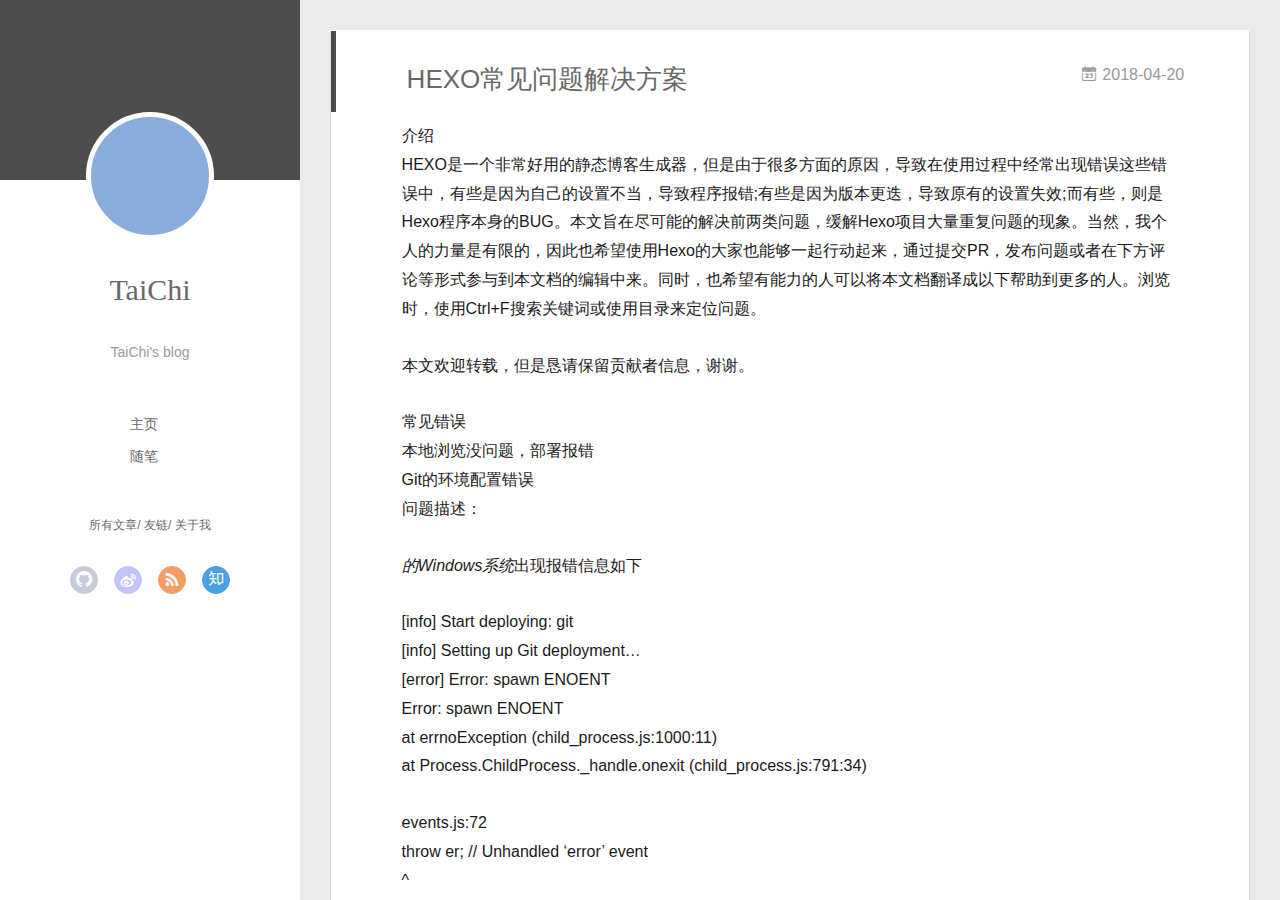
==== commit db585d53: "blog update" ====
--- a/index.html
+++ b/index.html
@@ -1,234 +1,604 @@
-
-
-
-
-
-
-
-
-
-
-
-
-
-
-
-<!doctype html>
-<html lang="zh-Hans">
+<!DOCTYPE html>
+<html>
 <head>
-  <meta charset="UTF-8">
-  <meta http-equiv="X-UA-Compatible" content="IE=edge, chrome=1">
+  <meta charset="utf-8">
+  
   <meta name="renderer" content="webkit">
-  <meta name="viewport" content="width=device-width, initial-scale=1, maximum-scale=1, shrink-to-fit=no", user-scalable=no">
-  <title>TaiChi's blogBlog</title>
-  <link rel="shortcut icon" href="">
-  
-    
-    
-      <link rel="stylesheet" href="/css/bootstrap.min.css">
-    
-      <link rel="stylesheet" href="/css/font-awesome.min.css">
-    
-      <link rel="stylesheet" href="/css/atom-one-dark.css">
-    
-      <link rel="stylesheet" href="/css/jquery.fancybox.css">
-    
-      <link rel="stylesheet" href="/css/nprogress.min.css">
-    
-      <link rel="stylesheet" href="/css/valine.css">
-    
-      <link rel="stylesheet" href="/css/life.css">
-    
-  
-
-  
-
-  <!-- jQuery first, then Tether, then Bootstrap JS. -->
-  
-  
-  
-    <script src="/js/jquery-2.2.4.min.js"></script>
-  
-    <script src="https://cdn1.lncld.net/static/js/3.1.0/av-min.js"></script>
-  
-    <script src="/js/jquery.pjax.js"></script>
-  
-    <script src="/js/nprogress.min.js"></script>
-  
-    <script src="/js/tether.min.js"></script>
-  
-    <script src="/js/bootstrap.min.js"></script>
-  
-    <script src="/js/highlight.min.js"></script>
-  
-    <script src="/js/highlightjs-line-numbers.min.js"></script>
-  
-    <script src="/js/jquery.fancybox.js"></script>
-  
-    <script src="/js/jquery.qrcode.min.js"></script>
-  
-    <script src="/js/Valine.min.js"></script>
-  
-  
+  <meta http-equiv="X-UA-Compatible" content="IE=edge" >
+  <link rel="dns-prefetch" href="http://yoursite.com">
+  <title>Blog</title>
+  <meta name="viewport" content="width=device-width, initial-scale=1, maximum-scale=1">
+  <meta name="description" content="TaiChi&apos;s blog">
+<meta property="og:type" content="website">
+<meta property="og:title" content="Blog">
+<meta property="og:url" content="http://yoursite.com/index.html">
+<meta property="og:site_name" content="Blog">
+<meta property="og:description" content="TaiChi&apos;s blog">
+<meta property="og:locale" content="zh-Hans">
+<meta name="twitter:card" content="summary">
+<meta name="twitter:title" content="Blog">
+<meta name="twitter:description" content="TaiChi&apos;s blog">
+  
+    <link rel="alternative" href="/atom.xml" title="Blog" type="application/atom+xml">
+  
+  
+    <link rel="icon" href="/favicon.png">
+  
+  <link rel="stylesheet" type="text/css" href="/./main.0cf68a.css">
+  <style type="text/css">
+  
+    #container.show {
+      background: linear-gradient(200deg,#a0cfe4,#e8c37e);
+    }
+  </style>
+  
+
+  
+
 </head>
+
 <body>
-<script>AV.init({appId:'',appKey:''});</script>
-<script type="text/javascript">
-      var config = {
-            ClasS: 'Counter',
-            el:'.views',
-            elP: '.views-post'
-      }
+  <div id="container" q-class="show:isCtnShow">
+    <canvas id="anm-canvas" class="anm-canvas"></canvas>
+    <div class="left-col" q-class="show:isShow">
+      
+<div class="overlay" style="background: #4d4d4d"></div>
+<div class="intrude-less">
+	<header id="header" class="inner">
+		<a href="/" class="profilepic">
+			<img src="" class="js-avatar">
+		</a>
+		<hgroup>
+		  <h1 class="header-author"><a href="/">TaiChi</a></h1>
+		</hgroup>
+		
+		<p class="header-subtitle">TaiChi&#39;s blog</p>
+		
+
+		<nav class="header-menu">
+			<ul>
+			
+				<li><a href="/">主页</a></li>
+	        
+				<li><a href="/tags/随笔/">随笔</a></li>
+	        
+			</ul>
+		</nav>
+		<nav class="header-smart-menu">
+    		
+    			
+    			<a q-on="click: openSlider(e, 'innerArchive')" href="javascript:void(0)">所有文章</a>
+    			
+            
+    			
+    			<a q-on="click: openSlider(e, 'friends')" href="javascript:void(0)">友链</a>
+    			
+            
+    			
+    			<a q-on="click: openSlider(e, 'aboutme')" href="javascript:void(0)">关于我</a>
+    			
+            
+		</nav>
+		<nav class="header-nav">
+			<div class="social">
+				
+					<a class="github" target="_blank" href="#" title="github"><i class="icon-github"></i></a>
+		        
+					<a class="weibo" target="_blank" href="#" title="weibo"><i class="icon-weibo"></i></a>
+		        
+					<a class="rss" target="_blank" href="#" title="rss"><i class="icon-rss"></i></a>
+		        
+					<a class="zhihu" target="_blank" href="#" title="zhihu"><i class="icon-zhihu"></i></a>
+		        
+			</div>
+		</nav>
+	</header>		
+</div>
+
+    </div>
+    <div class="mid-col" q-class="show:isShow,hide:isShow|isFalse">
+      
+<nav id="mobile-nav">
+  	<div class="overlay js-overlay" style="background: #4d4d4d"></div>
+	<div class="btnctn js-mobile-btnctn">
+  		<div class="slider-trigger list" q-on="click: openSlider(e)"><i class="icon icon-sort"></i></div>
+	</div>
+	<div class="intrude-less">
+		<header id="header" class="inner">
+			<div class="profilepic">
+				<img src="" class="js-avatar">
+			</div>
+			<hgroup>
+			  <h1 class="header-author js-header-author">TaiChi</h1>
+			</hgroup>
+			
+			<p class="header-subtitle"><i class="icon icon-quo-left"></i>TaiChi&#39;s blog<i class="icon icon-quo-right"></i></p>
+			
+			
+			
+				
+			
+				
+			
+			
+			
+			<nav class="header-nav">
+				<div class="social">
+					
+						<a class="github" target="_blank" href="#" title="github"><i class="icon-github"></i></a>
+			        
+						<a class="weibo" target="_blank" href="#" title="weibo"><i class="icon-weibo"></i></a>
+			        
+						<a class="rss" target="_blank" href="#" title="rss"><i class="icon-rss"></i></a>
+			        
+						<a class="zhihu" target="_blank" href="#" title="zhihu"><i class="icon-zhihu"></i></a>
+			        
+				</div>
+			</nav>
+
+			<nav class="header-menu js-header-menu">
+				<ul style="width: 50%">
+				
+				
+					<li style="width: 50%"><a href="/">主页</a></li>
+		        
+					<li style="width: 50%"><a href="/tags/随笔/">随笔</a></li>
+		        
+				</ul>
+			</nav>
+		</header>				
+	</div>
+	<div class="mobile-mask" style="display:none" q-show="isShow"></div>
+</nav>
+
+      <div id="wrapper" class="body-wrap">
+        <div class="menu-l">
+          <div class="canvas-wrap">
+            <canvas data-colors="#eaeaea" data-sectionHeight="100" data-contentId="js-content" id="myCanvas1" class="anm-canvas"></canvas>
+          </div>
+          <div id="js-content" class="content-ll">
+            
+  
+    <article id="post-TaiChi" class="article article-type-post  article-index" itemscope itemprop="blogPost">
+  <div class="article-inner">
+    
+      <header class="article-header">
+        
+  
+    <h1 itemprop="name">
+      <a class="article-title" href="/2018/04/20/TaiChi/">HEXO常见问题解决方案</a>
+    </h1>
+  
+
+        
+        <a href="/2018/04/20/TaiChi/" class="archive-article-date">
+  	<time datetime="2018-04-20T14:29:12.000Z" itemprop="datePublished"><i class="icon-calendar icon"></i>2018-04-20</time>
+</a>
+        
+      </header>
+    
+    <div class="article-entry" itemprop="articleBody">
+      
+        <p>介绍<br>HEXO是一个非常好用的静态博客生成器，但是由于很多方面的原因，导致在使用过程中经常出现错误这些错误中，有些是因为自己的设置不当，导致程序报错;有些是因为版本更迭，导致原有的设置失效;而有些，则是Hexo程序本身的BUG。本文旨在尽可能的解决前两类问题，缓解Hexo项目大量重复问题的现象。当然，我个人的力量是有限的，因此也希望使用Hexo的大家也能够一起行动起来，通过提交PR，发布问题或者在下方评论等形式参与到本文档的编辑中来。同时，也希望有能力的人可以将本文档翻译成以下帮助到更多的人。浏览时，使用Ctrl+F搜索关键词或使用目录来定位问题。</p>
+<p>本文欢迎转载，但是恳请保留贡献者信息，谢谢。</p>
+<p>常见错误<br>本地浏览没问题，部署报错<br>Git的环境配置错误<br>问题描述：</p>
+<p><em>的Windows系统</em>出现报错信息如下</p>
+<p>[info] Start deploying: git<br>[info] Setting up Git deployment…<br>[error] Error: spawn ENOENT<br>Error: spawn ENOENT<br>    at errnoException (child_process.js:1000:11)<br>    at Process.ChildProcess._handle.onexit (child_process.js:791:34)</p>
+<p>events.js:72<br>        throw er; // Unhandled ‘error’ event<br>              ^<br>Error: spawn ENOENT<br>    at errnoException (child_process.js:1000:11)<br>    at Process.ChildProcess._handle.onexit (child_process.js:791:34)</p>
+<p>解决方案：</p>
+<p>检查的Git的相关配置，将git的所在目录添加到系统路径中去。</p>
+<p>部署设置错误<br>问题描述：</p>
+<p>输入侧hexo deploy后，出现错误信息：</p>
+<p>‘github’ does not appear to be a git repository</p>
+<p>解决方案：</p>
+<p>检查_config.yml中部署设置。参见<a href="http://hexo.io/docs/deployment.html。" target="_blank" rel="noopener">http://hexo.io/docs/deployment.html。</a><br>删除.deploy_git文件夹数并且执行hexo clean后，重新hexo deploy。<br>部署之后，页面长时间404<br>问题描述：</p>
+<p>Github 404孩子不哭</p>
+<p>解决方案：</p>
+<p>检查Github页面类型<br>个人主页</p>
+<p>就是也。库的名称为yourname.github.io的主页，页面文件应当在主分支下，结构文件可以参考我的主页，也就是应当以HTML文件为主，是没有降价文件的。</p>
+<p>项目主页</p>
+<p>就是也。名库不是yourname.github.io的主页，文件页面应当在gh-pages分支下，文件结构与个人主页基本一致，同样没有降价文件。</p>
+<p>检查Github上验证邮件<br>曾经出现过所有操作都没有问题但就是404的状况，新创建的用户最好都去看看是不是验证邮件没有通过。</p>
+<p>注意库的名字<br>大多现在改成.io结尾域名了，但是不确定是不是真的跟这个有关，最好改成.io。</p>
+<p>自有域名二级目录无法访问<br>描述问题 参见issue820</p>
+<p>问题分析</p>
+<p>问题出在CNAME跳转，下面附上我的分析，如果不感兴趣可以直接翻到解决方案。</p>
+<p>如果没有CNAME跳转，访问yourname.github.io/repo会自动yourname.github.io/repo跳转到yoursite.com/repo，显然在你的博客目录下是没有这个文件夹的，所以自然而然的会出现访问404错误。</p>
+<p>解决方案</p>
+<p>增加一个新的DNS记录</p>
+<p>修改自己域名的DNS记录，增加一条记录（A记录或者CNAME都可以，指向github上），内容是repo.yoursite.com，时访问通过repo.yoursite.com来访问。</p>
+<p>将这个库移动到博客目录下</p>
+<p>按照上述的分析，把这个库的回购移动至博客目录下即可。注意修改HTML以免被HEXO再次渲染，还有如果是直接复制或者克隆，删除注意隐藏的.git文件夹数。</p>
+<p>HEXO命令失效<br>问题描述：</p>
+<p>输入命令后出现如下信息：</p>
+<p>localhost:~ apple$ hexo new “title”<br>Usage: hexo</p>
+<p>Commands:<br>help Get help on a command<br>init Create a new Hexo folder<br>migrate Migrate your site from other system to Hexo<br>version Display version information</p>
+<p>Global Options:<br>–debug Display all verbose messages in the terminal<br>–safe Disable all plugins and scripts</p>
+<p>For more help, you can use hexo help [command] for the detailed information<br>or you can check the docs: <a href="http://zespia.tw/hexo/docs/" target="_blank" rel="noopener">http://zespia.tw/hexo/docs/</a></p>
+<p>解决方案：</p>
+<p>检查_config.yml中的内容，注意特别:后面需要有一个空格。<br>检查`的package.json’中的内容，注意添加HEXO信息用来标识这是一个HEXO目录：</p>
+<p>{<br>  “hexo”: {<br>    “version”: “”<br>  }<br>}</p>
+<p>如果还是有问题，可以更新HEXO之后，在新的文件夹中重新进行hexo init。<br>HEXO所有命令报错<br>问题描述：</p>
+<p>参见问题 报错信息如下：</p>
+<p>[error] { name: ‘HexoError’,<br>  reason: ‘end of the stream or a document separator is expected’,<br>  mark:<br>   { name: null,<br>     buffer: ‘# Hexo Configuration\n## Docs: <a href="http://hexo.io/docs/configuration.html\n##" target="_blank" rel="noopener">http://hexo.io/docs/configuration.html\n##</a> Source: <a href="https://github.com/tommy351/hexo/\n\n#" target="_blank" rel="noopener">https://github.com/tommy351/hexo/\n\n#</a> Site\ntitle: 2hu\nsubtitle:\ndescription: 2hu\nauthor: @2hu10n92hen9\nemail:\nlanguage:\n\n# URL\n## If your site is put in a subdirectory, set url as \’<a href="http://yoursite.com/child\&#39;">http://yoursite.com/child\&#39;</a> and root as \’/child/\’\nurl: <a href="http://2hu.me\nroot" target="_blank" rel="noopener">http://2hu.me\nroot</a>: /\npermalink: :year/:month/:day/:title/\ntag_dir: tags\narchive_dir: archives\ncategory_dir: categories\ncode_dir: downloads/code\n\n# Directory\nsource_dir: source\npublic_dir: public\n\n# Writing\nnew_post_name: :year-:month-:day-:title.md # File name of new posts\ndefault_layout: post\nauto_spacing: false # Add spaces between asian characters and western characters\ntitlecase: false # Transform title into titlecase\nexternal_link: true # Open external links in new tab\nmax_open_file: 100\nmulti_thread: true\nfilename_case: 0\nrender_drafts: false\npost_asset_folder: false\nhighlight:\n  enable: true\n  line_number: true\n  tab_replace:\n\n# Category &amp; Tag\ndefault_category: uncategorized\ncategory_map:\ntag_map:\n\n# Archives\n## 2: Enable pagination\n## 1: Disable pagination\n## 0: Fully Disable\narchive: 2\ncategory: 2\ntag: 2\n\n# Server\n## Hexo uses Connect as a server\n## You can customize the logger format as defined in\n## <a href="http://www.senchalabs.org/connect/logger.html\nport" target="_blank" rel="noopener">http://www.senchalabs.org/connect/logger.html\nport</a>: 4000\nserver_ip: 0.0.0.0\nlogger: false\nlogger_format:\n\n# Date / Time format\n## Hexo uses Moment.js to parse and display date\n## You can customize the date format as defined in\n## <a href="http://momentjs.com/docs/#/displaying/format/\ndate_format" target="_blank" rel="noopener">http://momentjs.com/docs/#/displaying/format/\ndate_format</a>: MMM D YYYY\ntime_format: H:mm:ss\n\n# Pagination\n## Set per_page to 0 to disable pagination\nper_page: 10\npagination_dir: page\n\n# Disqus\ndisqus_shortname: 2hu\n\n# Extensions\n## Plugins: <a href="https://github.com/tommy351/hexo/wiki/Plugins\n##" target="_blank" rel="noopener">https://github.com/tommy351/hexo/wiki/Plugins\n##</a> Themes: <a href="https://github.com/tommy351/hexo/wiki/Themes\ntheme" target="_blank" rel="noopener">https://github.com/tommy351/hexo/wiki/Themes\ntheme</a>: strict\nexclude_generator:\n\n# Deployment\n## Docs: <a href="http://hexo.io/docs/deployment.html\ndeploy:\n" target="_blank" rel="noopener">http://hexo.io/docs/deployment.html\ndeploy:\n</a>  type: github\n  repository: <a href="https://github.com/zhulongzheng/zhulongzheng.github.io.git\n" target="_blank" rel="noopener">https://github.com/zhulongzheng/zhulongzheng.github.io.git\n</a>  branch: master\n\u0000’,<br>     position: 168,<br>     line: 8,<br>     column: 8 },<br>  message: ‘Config file load failed’,<br>  domain:<br>   { domain: null,<br>     _events: { error: [Function] },<br>     _maxListeners: 10,<br>     members: [ [Object] ] },<br>  domainThrown: true,<br>  stack: undefined }</p>
+<p>解决方案： 仔细检查_config.yml文件中所有冒号后面的空格，格式很严格，必须的英文只有一个，半角。不管是多了还是少了都会报错，这是阳明解释器所定义的语法如果不确定的话，将输入法调整到英文模式，删除所有冒号后面的空格重新输入，不要使用Tab键。</p>
+<p>更新至2.8.X版本后，构建失败<br>问题描述： 输入侧hexo g后，报错如下：</p>
+<p>[error] { name: ‘HexoError’,<br>  reason: ‘incomplete explicit mapping pair; a key node is missed’,<br>  mark:<br>   { name: null,<br>     buffer: ‘categories: Categories\nsearch: Search\ntags: Tags\ntagcloud: Tag Cloud\ntweets: Tweets\nprev: Prev\nnext:<br> Next\ncomment: Comments\narchive_a: Archives\narchive_b: Archives: %s\npage: Page %d\nrecent_posts: Recent Posts\ndescr<br>iption: Description\nread_more: Read More\n\u0000’,<br>     position: 163,<br>     line: 9,<br>     column: 19 },<br>  message: ‘Process failed: languages/default.yml’,<br>  domain:<br>   { domain: null,<br>     _events: { error: [Function] },<br>     _maxListeners: 10,<br>     members: [ [Object] ] },<br>  domainThrown: true,<br>  stack: undefined }</p>
+<p>解决方案：</p>
+<p>主题目录下所有YML文件中所有有空格的字段都用双引号括起来，尤其注意语言下面的YML文件。 就像这样感谢@dukewan提供的截图</p>
+<p>修改主题文件之后，网页不更新<br>问题描述：</p>
+<p>在修改主题文件之后，页面的文件依然没有更新。</p>
+<p>解决方案：</p>
+<p>hexo clean并且删除.deploy_git文件夹之后，hexo d -g。为了强化浏览器更新资源文件，可以采用’Ctrl + F5’来刷新。</p>
+<p>页面没有渲染（局部转义失败）<br>问题描述：</p>
+<p>参见问题 看不到渲染后的页面，只能看到类似如下信息：</p>
+<p>&lt;%- partial(‘_partial/head’) %&gt;<br>&lt;%- partial(‘_partial/header’, null, {cache: !config.relative_link}) %&gt;<br>&lt;%- body %&gt;<br>&lt;% if (theme.sidebar &amp;&amp; theme.sidebar !== ‘bottom’){ %&gt; &lt;%- partial(‘_partial/sidebar’, null,     {cache: !config.relative_link}) %&gt; &lt;% } %&gt;<br>&lt;%- partial(‘_partial/footer’, null, {cache: !config.relative_link}) %&gt;<br>&lt;%- partial(‘_partial/mobile-nav’, null, {cache: !config.relative_link}) %&gt; &lt;%- partial(‘_partial/after-footer’) %&gt;</p>
+<p>解决方案：</p>
+<p>在博客所在目录下执行’npm install’用以安装插件。</p>
+<p>感谢@ tommy351提供的解决方案</p>
+<p>更新至3.0.0版本后，文件渲染时卡死<br>问题描述：</p>
+<p>参见问题 表现为文件不多，但是渲染非常缓慢，超过半个小时。</p>
+<p>问题分析：</p>
+<p>出问题在Highlight.js在判断语言类型时，因为会-这个符号导致卡死。</p>
+<p>解决方案：</p>
+<p>在使用代码块时，明确使用类型，全部或者使用plain类型，如下：</p>
+<p>{％ 生的 ％}</p>
+<p>plain<br>something</p>
+<p>{％endraw％}</p>
+<p>升级至Hexo 3.0版本后，部署报错<br>问题描述：</p>
+<p>参见问题 升级之后，本来可以部署的设置出现报错，内容为：</p>
+<p>ERROR Deployer not found: github</p>
+<p>问题分析：</p>
+<p>Hexo3.0与以往版本最大的改变在于，更多的模块都从主程序中剥离了出来，其中就包括部署的相关模块。</p>
+<p>解决方案：</p>
+<p>首先需要安装对应的部署模块，目前HEXO支持以下服务器的一键部署：</p>
+<p>git<br>heroku<br>rsync<br>openshift</p>
+<p>安装命令为：</p>
+<p>npm install hexo-deployer-git –save //将git替换为别的名字就可以安装对应模块</p>
+<p>对然后_config.yml做如下设置：</p>
+<p>deploy:<br>  type: git   //非git请参考官方文档中的设置<br>  repo: <repository url=""><br>  branch: [branch]<br>  message: [message]</repository></p>
+<p>Mac OS安装Hexo出错<br>问题描述：</p>
+<p>参见问题 命令行返回错误：</p>
+<p>{ [Error: Cannot find module ‘./build/Release/DTraceProviderBindings’] code: ‘MODULE_NOT_FOUND’ }<br>{ [Error: Cannot find module ‘./build/default/DTraceProviderBindings’] code: ‘MODULE_NOT_FOUND’ }<br>{ [Error: Cannot find module ‘./build/Debug/DTraceProviderBindings’] code: ‘MODULE_NOT_FOUND’ }</p>
+<p>解决方案：</p>
+<p>使用命令npm install hexo –no-optional</p>
+<p>常见问题<br>如何在不同电脑（系统）上使用HEXO<br>使用Git来管理自己的Blog文件夹数，需要注意一下几点。</p>
+<p>如果主题是通过git管理的，需要将主题文件夹下的.git文件夹删除或者使用git submodule的形式进行管理，才能同步Blog文件夹。</p>
+<p>博客下目录的自带.gitignore文件，node_modules文件夹是不会同步的，所以同步之后需要自己再次进行npm install，但是注意，进行不要hexo init了，否则_config.yml会被覆盖。</p>
+<p>然后看一下同步之后的目录结构：https： //github.com/Xuanwo/xuanwo.github.io/tree/blog</p>
+<p>使用git submodule来管理主题<br>去做</p>
+<p>主在目录下添加README.md文件或者HTML文件<br>Hexo3.0以下使用<br>感谢@TimNew提供的思路</p>
+<p>正如大家所知道的，在源文件夹下的所有MD文件都会被HEXO渲染成HTML文件，导致README.md文件不能好好的放在里面了，的英文即使添加了layout: false依然没有用。</p>
+<p>不过现在有一个另外的好办法，那就是利用主题的源目录，也就是themes/themes-name/source。因为这个文件夹里面的所有文件都会被复制到网站的根目录中去，也就是说，如果在里面放上README，就可以正常的存在于网站的主目录了。</p>
+<p>同样的，对于一些需要在网站下添加HTML文件的需求也可以这样来达成。比如百度或者谷歌在验证站长权限的时候，通常都会要求在主目录下添加一个HTML文件。同样的，只要把这个放在文件themes/themes-name/source就可以搞定了。</p>
+<p>Hexo3.0以上支持<br>使用_config.yml下的skip_render参数。</p>
+<p>skip_render使用了minimatch，匹配开始的位置的英文基于你的source_dir的，一般来说，你的英文的source文件夹数下下面我分别列举几种常见的情况进行说明：</p>
+<p>请注意阳明海运中的文件格式，输入单个数据请注意空格，输入数组请进行缩进</p>
+<p>单个文件夹下全部文件：skip_render: test/<em><br>单个文件夹下指定类型文件：skip_render: test/</em>.md<br>单个文件夹下全部文件以及子目录：skip_render: test/**<br>多个文件夹以及各种复杂情况：</p>
+<p>skip_render:</p>
+<pre><code>- `test1/*.html`
+- `test2/**`
+</code></pre><p>HEXO版本回退<br>有时候更新之后发现新版本的Hexo不能按照预期的方式工作，这时候需要使用本本回退功能。打开命令行，输入npm install -g hexo@版本号就可以回退到没有出现问题的版本上来。</p>
+<p>这个命令适用于所有的Node.js模块</p>
+<p>少数情况下会出现的Node.js版本问题，使用可以nvm install 版本号来安装报错信息中需要的版本。</p>
+<p>推荐使用NVM来管理Node.js的版本</p>
+<p>如何为站点添加社会化评论<br>使用DISQUE<br>HEXO默认支持DISQUE，打开_config.yml，在disqus_shortname:后面输入侧自己的DISQUE账号。保存，重新渲染，清除缓存之后就能看到自己的评论窗口。</p>
+<p>使用Duoshuo<br>部分主题添加了对多说的支持，只要输入Duoshuo账号，就可以看到效果了。如果主题不支持的话，就需要自己添加。需要对自己的主题结构有一定的了解，不是每一个主题都会有一样的文件，找不到同样的文件也正常，但是都会存在相同功能的区块，自己去定位即可。如果没把握的话，最后做好备份。</p>
+<p>在after_footer.ejs模块中输入侧如下代码：</p>
+<!-- 多说公共JS代码 start (一个网页只需插入一次) -->
+<p><script type="text/javascript"><br>var duoshuoQuery = {short_name:”yourshortname”};<br>    (function() {<br>        var ds = document.createElement(‘script’);<br>        ds.type = ‘text/javascript’;ds.async = true;<br>        ds.src = (document.location.protocol == ‘https:’ ? ‘https:’ : ‘http:’) + ‘//static.duoshuo.com/embed.js’;<br>        ds.charset = ‘UTF-8’;<br>        (document.getElementsByTagName(‘head’)[0]<br>         || document.getElementsByTagName(‘body’)[0]).appendChild(ds);<br>    })();<br>    </script><br><!-- 多说公共JS代码 end --></p>
+<p>在article.ejs模块中输入侧如下代码：</p>
+<p>&lt;% if (page.comments){ %&gt;<br>        &lt;div class=”ds-thread” data-thread-key=”&lt;%- page.path %&gt;” data-title=&lt;%- page.title %&gt; data-url=&lt;%- page.permalink %&gt;&gt;<br>&lt;% } %&gt;</p>
+<p>如何避免在部署时输入密码<br>使用Github的客户端<br>安装好Github客户端之后，使用Github客户端内置的Git Shell进行hexo的部署操作。</p>
+<p>自行生成SSH密钥<br>使用Github的客户端可以免去输入密码操作的原因就是客户端在本地生成了一个SSH密钥，并且添加到了Github的网站中。不喜欢使用Github的客户端的童鞋可以参考下面的流程自行生成SSH密钥。 使用Github的SSH密钥以免去HEXO部署时输入密码</p>
+<p>多git的部署<br>参考HEXO-部署-git的插件README进行配置：</p>
+<p>deploy:<br>  type: git<br>  message: [message]<br>  repo:<br>    github: <repository url="">,[branch]<br>    gitcafe: <repository url="">,[branch]</repository></repository></p>
+<p>请注意每一个冒号后面的空格，如果丢失会导致阳明文件读取错误。</p>
+<p>开启全站HTTPS<br>去做</p>
+<p>贡献者<br>@Xuanwo<br>@TimNew<br>@ tommy351<br>更新日志<br>2014年08月14日完成大体框架，内容慢慢填充<br>2014年08月23日补充404问题，以及如何在不同电脑（系统）上使用Hexo<br>2014年09月06日新增自有域名二级目录无法访问，在主目录下添加md文件<br>2014年09月09日新增Hexo版本回退，Hexo所有命令报错。<br>2014年09月23日新增部分没有转义<br>2014年09月24日新增添加社会化评论<br>2015年02月06日新增本地添加SSH密钥，修复部分笔误<br>2015年02月07日SSH key生成独立成篇<br>2015年04月01日添加了部分Hexo3.0带来的问题，新增了skip_render参数设置<br>2015年04月03日添加了Hexo3.0中部署设置<br>2015年08月09日添加了多git部署，Mac OS安装出错，更新了skip_render参数设置以及部分文本说明<br>2015年09月05日添加了开启全站https以及主题管理，修复了代码显示BUG，删除了部分口水话</p>
+
+      
+
+      
+    </div>
+    <div class="article-info article-info-index">
+      
+      
+	<div class="article-tag tagcloud">
+		<i class="icon-price-tags icon"></i>
+		<ul class="article-tag-list">
+			 
+        		<li class="article-tag-list-item">
+        			<a href="javascript:void(0)" class="js-tag article-tag-list-link color5">Help</a>
+        		</li>
+      		
+		</ul>
+	</div>
+
+      
+
+      
+        <p class="article-more-link">
+          <a class="article-more-a" href="/2018/04/20/TaiChi/">展开全文 >></a>
+        </p>
+      
+
+      
+      <div class="clearfix"></div>
+    </div>
+  </div>
+</article>
+
+<aside class="wrap-side-operation">
+    <div class="mod-side-operation">
+        
+        <div class="jump-container" id="js-jump-container" style="display:none;">
+            <a href="javascript:void(0)" class="mod-side-operation__jump-to-top">
+                <i class="icon-font icon-back"></i>
+            </a>
+            <div id="js-jump-plan-container" class="jump-plan-container" style="top: -11px;">
+                <i class="icon-font icon-plane jump-plane"></i>
+            </div>
+        </div>
+        
+        
+    </div>
+</aside>
+
+
+
+
+  
+  
+
+
+          </div>
+        </div>
+      </div>
+      <footer id="footer">
+  <div class="outer">
+    <div id="footer-info">
+    	<div class="footer-left">
+    		&copy; 2018 TaiChi
+    	</div>
+      	<div class="footer-right">
+      		<a href="http://hexo.io/" target="_blank">Hexo</a>  Theme <a href="https://github.com/litten/hexo-theme-yilia" target="_blank">Yilia</a> by Litten
+      	</div>
+    </div>
+  </div>
+</footer>
+    </div>
+    <script>
+	var yiliaConfig = {
+		mathjax: false,
+		isHome: true,
+		isPost: false,
+		isArchive: false,
+		isTag: false,
+		isCategory: false,
+		open_in_new: false,
+		toc_hide_index: true,
+		root: "/",
+		innerArchive: true,
+		showTags: false
+	}
 </script>
-<div class="container">
-    <div class="row blog-box-shadow">
-        <!--博客主栏开始-->
-        <div class="col-xl-9 col-lg-12 blog-main" id="pjax-box">
-            <header class="blog-header">
-                <a href="http://yoursite.com" class="blog-header-mobile-title">Blog</a>
-                <a href="javascript:;" class="blog-header-navbar-btn"><i class="fa fa-bars"></i></a>
-                <nav class="blog-header-navbar blog-header-fixed">
-                    <ul class="blog-navbar-links">
-                        
-                          <li class="blog-nav-item"><a href="/" class="transition">首页</a></li>
-                        
-                          <li class="blog-nav-item"><a href="/about/" class="transition">关于</a></li>
-                        
-                          <li class="blog-nav-item"><a href="/links/" class="transition">链接</a></li>
-                        
-                        <div class="blog-navbar-right">
-                            <form action="">
-                                <div class="input-group">
-                                    <input type="text" class="blog-header-search" placeholder="search...">
-                                    <buttn type="submit" class="blog-header-search-btn"><i class="fa fa-search"></i></buttn>
-                                </div>
-                            </form>
-                        </div>
-                    </ul>
-                </nav>
-            </header>
-                
-<div class="blog-main-post">
-	<div class="index-post-br"></div>
-  
-
-
-
-<article class="blog-post-block">
-    
-
-    <div class="blog-post-block-padding">
-        <a href="/2018/04/20/hello-world/">Hello World</a>
-        <section>
+
+<script>!function(t){function n(e){if(r[e])return r[e].exports;var i=r[e]={exports:{},id:e,loaded:!1};return t[e].call(i.exports,i,i.exports,n),i.loaded=!0,i.exports}var r={};n.m=t,n.c=r,n.p="./",n(0)}([function(t,n,r){r(195),t.exports=r(191)},function(t,n,r){var e=r(3),i=r(52),o=r(27),u=r(28),c=r(53),f="prototype",a=function(t,n,r){var s,l,h,v,p=t&a.F,d=t&a.G,y=t&a.S,g=t&a.P,b=t&a.B,m=d?e:y?e[n]||(e[n]={}):(e[n]||{})[f],x=d?i:i[n]||(i[n]={}),w=x[f]||(x[f]={});d&&(r=n);for(s in r)l=!p&&m&&void 0!==m[s],h=(l?m:r)[s],v=b&&l?c(h,e):g&&"function"==typeof h?c(Function.call,h):h,m&&u(m,s,h,t&a.U),x[s]!=h&&o(x,s,v),g&&w[s]!=h&&(w[s]=h)};e.core=i,a.F=1,a.G=2,a.S=4,a.P=8,a.B=16,a.W=32,a.U=64,a.R=128,t.exports=a},function(t,n,r){var e=r(6);t.exports=function(t){if(!e(t))throw TypeError(t+" is not an object!");return t}},function(t,n){var r=t.exports="undefined"!=typeof window&&window.Math==Math?window:"undefined"!=typeof self&&self.Math==Math?self:Function("return this")();"number"==typeof __g&&(__g=r)},function(t,n){t.exports=function(t){try{return!!t()}catch(t){return!0}}},function(t,n){var r=t.exports="undefined"!=typeof window&&window.Math==Math?window:"undefined"!=typeof self&&self.Math==Math?self:Function("return this")();"number"==typeof __g&&(__g=r)},function(t,n){t.exports=function(t){return"object"==typeof t?null!==t:"function"==typeof t}},function(t,n,r){var e=r(126)("wks"),i=r(76),o=r(3).Symbol,u="function"==typeof o;(t.exports=function(t){return e[t]||(e[t]=u&&o[t]||(u?o:i)("Symbol."+t))}).store=e},function(t,n){var r={}.hasOwnProperty;t.exports=function(t,n){return r.call(t,n)}},function(t,n,r){var e=r(94),i=r(33);t.exports=function(t){return e(i(t))}},function(t,n,r){t.exports=!r(4)(function(){return 7!=Object.defineProperty({},"a",{get:function(){return 7}}).a})},function(t,n,r){var e=r(2),i=r(167),o=r(50),u=Object.defineProperty;n.f=r(10)?Object.defineProperty:function(t,n,r){if(e(t),n=o(n,!0),e(r),i)try{return u(t,n,r)}catch(t){}if("get"in r||"set"in r)throw TypeError("Accessors not supported!");return"value"in r&&(t[n]=r.value),t}},function(t,n,r){t.exports=!r(18)(function(){return 7!=Object.defineProperty({},"a",{get:function(){return 7}}).a})},function(t,n,r){var e=r(14),i=r(22);t.exports=r(12)?function(t,n,r){return e.f(t,n,i(1,r))}:function(t,n,r){return t[n]=r,t}},function(t,n,r){var e=r(20),i=r(58),o=r(42),u=Object.defineProperty;n.f=r(12)?Object.defineProperty:function(t,n,r){if(e(t),n=o(n,!0),e(r),i)try{return u(t,n,r)}catch(t){}if("get"in r||"set"in r)throw TypeError("Accessors not supported!");return"value"in r&&(t[n]=r.value),t}},function(t,n,r){var e=r(40)("wks"),i=r(23),o=r(5).Symbol,u="function"==typeof o;(t.exports=function(t){return e[t]||(e[t]=u&&o[t]||(u?o:i)("Symbol."+t))}).store=e},function(t,n,r){var e=r(67),i=Math.min;t.exports=function(t){return t>0?i(e(t),9007199254740991):0}},function(t,n,r){var e=r(46);t.exports=function(t){return Object(e(t))}},function(t,n){t.exports=function(t){try{return!!t()}catch(t){return!0}}},function(t,n,r){var e=r(63),i=r(34);t.exports=Object.keys||function(t){return e(t,i)}},function(t,n,r){var e=r(21);t.exports=function(t){if(!e(t))throw TypeError(t+" is not an object!");return t}},function(t,n){t.exports=function(t){return"object"==typeof t?null!==t:"function"==typeof t}},function(t,n){t.exports=function(t,n){return{enumerable:!(1&t),configurable:!(2&t),writable:!(4&t),value:n}}},function(t,n){var r=0,e=Math.random();t.exports=function(t){return"Symbol(".concat(void 0===t?"":t,")_",(++r+e).toString(36))}},function(t,n){var r={}.hasOwnProperty;t.exports=function(t,n){return r.call(t,n)}},function(t,n){var r=t.exports={version:"2.4.0"};"number"==typeof __e&&(__e=r)},function(t,n){t.exports=function(t){if("function"!=typeof t)throw TypeError(t+" is not a function!");return t}},function(t,n,r){var e=r(11),i=r(66);t.exports=r(10)?function(t,n,r){return e.f(t,n,i(1,r))}:function(t,n,r){return t[n]=r,t}},function(t,n,r){var e=r(3),i=r(27),o=r(24),u=r(76)("src"),c="toString",f=Function[c],a=(""+f).split(c);r(52).inspectSource=function(t){return f.call(t)},(t.exports=function(t,n,r,c){var f="function"==typeof r;f&&(o(r,"name")||i(r,"name",n)),t[n]!==r&&(f&&(o(r,u)||i(r,u,t[n]?""+t[n]:a.join(String(n)))),t===e?t[n]=r:c?t[n]?t[n]=r:i(t,n,r):(delete t[n],i(t,n,r)))})(Function.prototype,c,function(){return"function"==typeof this&&this[u]||f.call(this)})},function(t,n,r){var e=r(1),i=r(4),o=r(46),u=function(t,n,r,e){var i=String(o(t)),u="<"+n;return""!==r&&(u+=" "+r+'="'+String(e).replace(/"/g,"&quot;")+'"'),u+">"+i+"</"+n+">"};t.exports=function(t,n){var r={};r[t]=n(u),e(e.P+e.F*i(function(){var n=""[t]('"');return n!==n.toLowerCase()||n.split('"').length>3}),"String",r)}},function(t,n,r){var e=r(115),i=r(46);t.exports=function(t){return e(i(t))}},function(t,n,r){var e=r(116),i=r(66),o=r(30),u=r(50),c=r(24),f=r(167),a=Object.getOwnPropertyDescriptor;n.f=r(10)?a:function(t,n){if(t=o(t),n=u(n,!0),f)try{return a(t,n)}catch(t){}if(c(t,n))return i(!e.f.call(t,n),t[n])}},function(t,n,r){var e=r(24),i=r(17),o=r(145)("IE_PROTO"),u=Object.prototype;t.exports=Object.getPrototypeOf||function(t){return t=i(t),e(t,o)?t[o]:"function"==typeof t.constructor&&t instanceof t.constructor?t.constructor.prototype:t instanceof Object?u:null}},function(t,n){t.exports=function(t){if(void 0==t)throw TypeError("Can't call method on  "+t);return t}},function(t,n){t.exports="constructor,hasOwnProperty,isPrototypeOf,propertyIsEnumerable,toLocaleString,toString,valueOf".split(",")},function(t,n){t.exports={}},function(t,n){t.exports=!0},function(t,n){n.f={}.propertyIsEnumerable},function(t,n,r){var e=r(14).f,i=r(8),o=r(15)("toStringTag");t.exports=function(t,n,r){t&&!i(t=r?t:t.prototype,o)&&e(t,o,{configurable:!0,value:n})}},function(t,n,r){var e=r(40)("keys"),i=r(23);t.exports=function(t){return e[t]||(e[t]=i(t))}},function(t,n,r){var e=r(5),i="__core-js_shared__",o=e[i]||(e[i]={});t.exports=function(t){return o[t]||(o[t]={})}},function(t,n){var r=Math.ceil,e=Math.floor;t.exports=function(t){return isNaN(t=+t)?0:(t>0?e:r)(t)}},function(t,n,r){var e=r(21);t.exports=function(t,n){if(!e(t))return t;var r,i;if(n&&"function"==typeof(r=t.toString)&&!e(i=r.call(t)))return i;if("function"==typeof(r=t.valueOf)&&!e(i=r.call(t)))return i;if(!n&&"function"==typeof(r=t.toString)&&!e(i=r.call(t)))return i;throw TypeError("Can't convert object to primitive value")}},function(t,n,r){var e=r(5),i=r(25),o=r(36),u=r(44),c=r(14).f;t.exports=function(t){var n=i.Symbol||(i.Symbol=o?{}:e.Symbol||{});"_"==t.charAt(0)||t in n||c(n,t,{value:u.f(t)})}},function(t,n,r){n.f=r(15)},function(t,n){var r={}.toString;t.exports=function(t){return r.call(t).slice(8,-1)}},function(t,n){t.exports=function(t){if(void 0==t)throw TypeError("Can't call method on  "+t);return t}},function(t,n,r){var e=r(4);t.exports=function(t,n){return!!t&&e(function(){n?t.call(null,function(){},1):t.call(null)})}},function(t,n,r){var e=r(53),i=r(115),o=r(17),u=r(16),c=r(203);t.exports=function(t,n){var r=1==t,f=2==t,a=3==t,s=4==t,l=6==t,h=5==t||l,v=n||c;return function(n,c,p){for(var d,y,g=o(n),b=i(g),m=e(c,p,3),x=u(b.length),w=0,S=r?v(n,x):f?v(n,0):void 0;x>w;w++)if((h||w in b)&&(d=b[w],y=m(d,w,g),t))if(r)S[w]=y;else if(y)switch(t){case 3:return!0;case 5:return d;case 6:return w;case 2:S.push(d)}else if(s)return!1;return l?-1:a||s?s:S}}},function(t,n,r){var e=r(1),i=r(52),o=r(4);t.exports=function(t,n){var r=(i.Object||{})[t]||Object[t],u={};u[t]=n(r),e(e.S+e.F*o(function(){r(1)}),"Object",u)}},function(t,n,r){var e=r(6);t.exports=function(t,n){if(!e(t))return t;var r,i;if(n&&"function"==typeof(r=t.toString)&&!e(i=r.call(t)))return i;if("function"==typeof(r=t.valueOf)&&!e(i=r.call(t)))return i;if(!n&&"function"==typeof(r=t.toString)&&!e(i=r.call(t)))return i;throw TypeError("Can't convert object to primitive value")}},function(t,n,r){var e=r(5),i=r(25),o=r(91),u=r(13),c="prototype",f=function(t,n,r){var a,s,l,h=t&f.F,v=t&f.G,p=t&f.S,d=t&f.P,y=t&f.B,g=t&f.W,b=v?i:i[n]||(i[n]={}),m=b[c],x=v?e:p?e[n]:(e[n]||{})[c];v&&(r=n);for(a in r)(s=!h&&x&&void 0!==x[a])&&a in b||(l=s?x[a]:r[a],b[a]=v&&"function"!=typeof x[a]?r[a]:y&&s?o(l,e):g&&x[a]==l?function(t){var n=function(n,r,e){if(this instanceof t){switch(arguments.length){case 0:return new t;case 1:return new t(n);case 2:return new t(n,r)}return new t(n,r,e)}return t.apply(this,arguments)};return n[c]=t[c],n}(l):d&&"function"==typeof l?o(Function.call,l):l,d&&((b.virtual||(b.virtual={}))[a]=l,t&f.R&&m&&!m[a]&&u(m,a,l)))};f.F=1,f.G=2,f.S=4,f.P=8,f.B=16,f.W=32,f.U=64,f.R=128,t.exports=f},function(t,n){var r=t.exports={version:"2.4.0"};"number"==typeof __e&&(__e=r)},function(t,n,r){var e=r(26);t.exports=function(t,n,r){if(e(t),void 0===n)return t;switch(r){case 1:return function(r){return t.call(n,r)};case 2:return function(r,e){return t.call(n,r,e)};case 3:return function(r,e,i){return t.call(n,r,e,i)}}return function(){return t.apply(n,arguments)}}},function(t,n,r){var e=r(183),i=r(1),o=r(126)("metadata"),u=o.store||(o.store=new(r(186))),c=function(t,n,r){var i=u.get(t);if(!i){if(!r)return;u.set(t,i=new e)}var o=i.get(n);if(!o){if(!r)return;i.set(n,o=new e)}return o},f=function(t,n,r){var e=c(n,r,!1);return void 0!==e&&e.has(t)},a=function(t,n,r){var e=c(n,r,!1);return void 0===e?void 0:e.get(t)},s=function(t,n,r,e){c(r,e,!0).set(t,n)},l=function(t,n){var r=c(t,n,!1),e=[];return r&&r.forEach(function(t,n){e.push(n)}),e},h=function(t){return void 0===t||"symbol"==typeof t?t:String(t)},v=function(t){i(i.S,"Reflect",t)};t.exports={store:u,map:c,has:f,get:a,set:s,keys:l,key:h,exp:v}},function(t,n,r){"use strict";if(r(10)){var e=r(69),i=r(3),o=r(4),u=r(1),c=r(127),f=r(152),a=r(53),s=r(68),l=r(66),h=r(27),v=r(73),p=r(67),d=r(16),y=r(75),g=r(50),b=r(24),m=r(180),x=r(114),w=r(6),S=r(17),_=r(137),O=r(70),E=r(32),P=r(71).f,j=r(154),F=r(76),M=r(7),A=r(48),N=r(117),T=r(146),I=r(155),k=r(80),L=r(123),R=r(74),C=r(130),D=r(160),U=r(11),W=r(31),G=U.f,B=W.f,V=i.RangeError,z=i.TypeError,q=i.Uint8Array,K="ArrayBuffer",J="Shared"+K,Y="BYTES_PER_ELEMENT",H="prototype",$=Array[H],X=f.ArrayBuffer,Q=f.DataView,Z=A(0),tt=A(2),nt=A(3),rt=A(4),et=A(5),it=A(6),ot=N(!0),ut=N(!1),ct=I.values,ft=I.keys,at=I.entries,st=$.lastIndexOf,lt=$.reduce,ht=$.reduceRight,vt=$.join,pt=$.sort,dt=$.slice,yt=$.toString,gt=$.toLocaleString,bt=M("iterator"),mt=M("toStringTag"),xt=F("typed_constructor"),wt=F("def_constructor"),St=c.CONSTR,_t=c.TYPED,Ot=c.VIEW,Et="Wrong length!",Pt=A(1,function(t,n){return Tt(T(t,t[wt]),n)}),jt=o(function(){return 1===new q(new Uint16Array([1]).buffer)[0]}),Ft=!!q&&!!q[H].set&&o(function(){new q(1).set({})}),Mt=function(t,n){if(void 0===t)throw z(Et);var r=+t,e=d(t);if(n&&!m(r,e))throw V(Et);return e},At=function(t,n){var r=p(t);if(r<0||r%n)throw V("Wrong offset!");return r},Nt=function(t){if(w(t)&&_t in t)return t;throw z(t+" is not a typed array!")},Tt=function(t,n){if(!(w(t)&&xt in t))throw z("It is not a typed array constructor!");return new t(n)},It=function(t,n){return kt(T(t,t[wt]),n)},kt=function(t,n){for(var r=0,e=n.length,i=Tt(t,e);e>r;)i[r]=n[r++];return i},Lt=function(t,n,r){G(t,n,{get:function(){return this._d[r]}})},Rt=function(t){var n,r,e,i,o,u,c=S(t),f=arguments.length,s=f>1?arguments[1]:void 0,l=void 0!==s,h=j(c);if(void 0!=h&&!_(h)){for(u=h.call(c),e=[],n=0;!(o=u.next()).done;n++)e.push(o.value);c=e}for(l&&f>2&&(s=a(s,arguments[2],2)),n=0,r=d(c.length),i=Tt(this,r);r>n;n++)i[n]=l?s(c[n],n):c[n];return i},Ct=function(){for(var t=0,n=arguments.length,r=Tt(this,n);n>t;)r[t]=arguments[t++];return r},Dt=!!q&&o(function(){gt.call(new q(1))}),Ut=function(){return gt.apply(Dt?dt.call(Nt(this)):Nt(this),arguments)},Wt={copyWithin:function(t,n){return D.call(Nt(this),t,n,arguments.length>2?arguments[2]:void 0)},every:function(t){return rt(Nt(this),t,arguments.length>1?arguments[1]:void 0)},fill:function(t){return C.apply(Nt(this),arguments)},filter:function(t){return It(this,tt(Nt(this),t,arguments.length>1?arguments[1]:void 0))},find:function(t){return et(Nt(this),t,arguments.length>1?arguments[1]:void 0)},findIndex:function(t){return it(Nt(this),t,arguments.length>1?arguments[1]:void 0)},forEach:function(t){Z(Nt(this),t,arguments.length>1?arguments[1]:void 0)},indexOf:function(t){return ut(Nt(this),t,arguments.length>1?arguments[1]:void 0)},includes:function(t){return ot(Nt(this),t,arguments.length>1?arguments[1]:void 0)},join:function(t){return vt.apply(Nt(this),arguments)},lastIndexOf:function(t){return st.apply(Nt(this),arguments)},map:function(t){return Pt(Nt(this),t,arguments.length>1?arguments[1]:void 0)},reduce:function(t){return lt.apply(Nt(this),arguments)},reduceRight:function(t){return ht.apply(Nt(this),arguments)},reverse:function(){for(var t,n=this,r=Nt(n).length,e=Math.floor(r/2),i=0;i<e;)t=n[i],n[i++]=n[--r],n[r]=t;return n},some:function(t){return nt(Nt(this),t,arguments.length>1?arguments[1]:void 0)},sort:function(t){return pt.call(Nt(this),t)},subarray:function(t,n){var r=Nt(this),e=r.length,i=y(t,e);return new(T(r,r[wt]))(r.buffer,r.byteOffset+i*r.BYTES_PER_ELEMENT,d((void 0===n?e:y(n,e))-i))}},Gt=function(t,n){return It(this,dt.call(Nt(this),t,n))},Bt=function(t){Nt(this);var n=At(arguments[1],1),r=this.length,e=S(t),i=d(e.length),o=0;if(i+n>r)throw V(Et);for(;o<i;)this[n+o]=e[o++]},Vt={entries:function(){return at.call(Nt(this))},keys:function(){return ft.call(Nt(this))},values:function(){return ct.call(Nt(this))}},zt=function(t,n){return w(t)&&t[_t]&&"symbol"!=typeof n&&n in t&&String(+n)==String(n)},qt=function(t,n){return zt(t,n=g(n,!0))?l(2,t[n]):B(t,n)},Kt=function(t,n,r){return!(zt(t,n=g(n,!0))&&w(r)&&b(r,"value"))||b(r,"get")||b(r,"set")||r.configurable||b(r,"writable")&&!r.writable||b(r,"enumerable")&&!r.enumerable?G(t,n,r):(t[n]=r.value,t)};St||(W.f=qt,U.f=Kt),u(u.S+u.F*!St,"Object",{getOwnPropertyDescriptor:qt,defineProperty:Kt}),o(function(){yt.call({})})&&(yt=gt=function(){return vt.call(this)});var Jt=v({},Wt);v(Jt,Vt),h(Jt,bt,Vt.values),v(Jt,{slice:Gt,set:Bt,constructor:function(){},toString:yt,toLocaleString:Ut}),Lt(Jt,"buffer","b"),Lt(Jt,"byteOffset","o"),Lt(Jt,"byteLength","l"),Lt(Jt,"length","e"),G(Jt,mt,{get:function(){return this[_t]}}),t.exports=function(t,n,r,f){f=!!f;var a=t+(f?"Clamped":"")+"Array",l="Uint8Array"!=a,v="get"+t,p="set"+t,y=i[a],g=y||{},b=y&&E(y),m=!y||!c.ABV,S={},_=y&&y[H],j=function(t,r){var e=t._d;return e.v[v](r*n+e.o,jt)},F=function(t,r,e){var i=t._d;f&&(e=(e=Math.round(e))<0?0:e>255?255:255&e),i.v[p](r*n+i.o,e,jt)},M=function(t,n){G(t,n,{get:function(){return j(this,n)},set:function(t){return F(this,n,t)},enumerable:!0})};m?(y=r(function(t,r,e,i){s(t,y,a,"_d");var o,u,c,f,l=0,v=0;if(w(r)){if(!(r instanceof X||(f=x(r))==K||f==J))return _t in r?kt(y,r):Rt.call(y,r);o=r,v=At(e,n);var p=r.byteLength;if(void 0===i){if(p%n)throw V(Et);if((u=p-v)<0)throw V(Et)}else if((u=d(i)*n)+v>p)throw V(Et);c=u/n}else c=Mt(r,!0),u=c*n,o=new X(u);for(h(t,"_d",{b:o,o:v,l:u,e:c,v:new Q(o)});l<c;)M(t,l++)}),_=y[H]=O(Jt),h(_,"constructor",y)):L(function(t){new y(null),new y(t)},!0)||(y=r(function(t,r,e,i){s(t,y,a);var o;return w(r)?r instanceof X||(o=x(r))==K||o==J?void 0!==i?new g(r,At(e,n),i):void 0!==e?new g(r,At(e,n)):new g(r):_t in r?kt(y,r):Rt.call(y,r):new g(Mt(r,l))}),Z(b!==Function.prototype?P(g).concat(P(b)):P(g),function(t){t in y||h(y,t,g[t])}),y[H]=_,e||(_.constructor=y));var A=_[bt],N=!!A&&("values"==A.name||void 0==A.name),T=Vt.values;h(y,xt,!0),h(_,_t,a),h(_,Ot,!0),h(_,wt,y),(f?new y(1)[mt]==a:mt in _)||G(_,mt,{get:function(){return a}}),S[a]=y,u(u.G+u.W+u.F*(y!=g),S),u(u.S,a,{BYTES_PER_ELEMENT:n,from:Rt,of:Ct}),Y in _||h(_,Y,n),u(u.P,a,Wt),R(a),u(u.P+u.F*Ft,a,{set:Bt}),u(u.P+u.F*!N,a,Vt),u(u.P+u.F*(_.toString!=yt),a,{toString:yt}),u(u.P+u.F*o(function(){new y(1).slice()}),a,{slice:Gt}),u(u.P+u.F*(o(function(){return[1,2].toLocaleString()!=new y([1,2]).toLocaleString()})||!o(function(){_.toLocaleString.call([1,2])})),a,{toLocaleString:Ut}),k[a]=N?A:T,e||N||h(_,bt,T)}}else t.exports=function(){}},function(t,n){var r={}.toString;t.exports=function(t){return r.call(t).slice(8,-1)}},function(t,n,r){var e=r(21),i=r(5).document,o=e(i)&&e(i.createElement);t.exports=function(t){return o?i.createElement(t):{}}},function(t,n,r){t.exports=!r(12)&&!r(18)(function(){return 7!=Object.defineProperty(r(57)("div"),"a",{get:function(){return 7}}).a})},function(t,n,r){"use strict";var e=r(36),i=r(51),o=r(64),u=r(13),c=r(8),f=r(35),a=r(96),s=r(38),l=r(103),h=r(15)("iterator"),v=!([].keys&&"next"in[].keys()),p="keys",d="values",y=function(){return this};t.exports=function(t,n,r,g,b,m,x){a(r,n,g);var w,S,_,O=function(t){if(!v&&t in F)return F[t];switch(t){case p:case d:return function(){return new r(this,t)}}return function(){return new r(this,t)}},E=n+" Iterator",P=b==d,j=!1,F=t.prototype,M=F[h]||F["@@iterator"]||b&&F[b],A=M||O(b),N=b?P?O("entries"):A:void 0,T="Array"==n?F.entries||M:M;if(T&&(_=l(T.call(new t)))!==Object.prototype&&(s(_,E,!0),e||c(_,h)||u(_,h,y)),P&&M&&M.name!==d&&(j=!0,A=function(){return M.call(this)}),e&&!x||!v&&!j&&F[h]||u(F,h,A),f[n]=A,f[E]=y,b)if(w={values:P?A:O(d),keys:m?A:O(p),entries:N},x)for(S in w)S in F||o(F,S,w[S]);else i(i.P+i.F*(v||j),n,w);return w}},function(t,n,r){var e=r(20),i=r(100),o=r(34),u=r(39)("IE_PROTO"),c=function(){},f="prototype",a=function(){var t,n=r(57)("iframe"),e=o.length;for(n.style.display="none",r(93).appendChild(n),n.src="javascript:",t=n.contentWindow.document,t.open(),t.write("<script>document.F=Object<\/script>"),t.close(),a=t.F;e--;)delete a[f][o[e]];return a()};t.exports=Object.create||function(t,n){var r;return null!==t?(c[f]=e(t),r=new c,c[f]=null,r[u]=t):r=a(),void 0===n?r:i(r,n)}},function(t,n,r){var e=r(63),i=r(34).concat("length","prototype");n.f=Object.getOwnPropertyNames||function(t){return e(t,i)}},function(t,n){n.f=Object.getOwnPropertySymbols},function(t,n,r){var e=r(8),i=r(9),o=r(90)(!1),u=r(39)("IE_PROTO");t.exports=function(t,n){var r,c=i(t),f=0,a=[];for(r in c)r!=u&&e(c,r)&&a.push(r);for(;n.length>f;)e(c,r=n[f++])&&(~o(a,r)||a.push(r));return a}},function(t,n,r){t.exports=r(13)},function(t,n,r){var e=r(76)("meta"),i=r(6),o=r(24),u=r(11).f,c=0,f=Object.isExtensible||function(){return!0},a=!r(4)(function(){return f(Object.preventExtensions({}))}),s=function(t){u(t,e,{value:{i:"O"+ ++c,w:{}}})},l=function(t,n){if(!i(t))return"symbol"==typeof t?t:("string"==typeof t?"S":"P")+t;if(!o(t,e)){if(!f(t))return"F";if(!n)return"E";s(t)}return t[e].i},h=function(t,n){if(!o(t,e)){if(!f(t))return!0;if(!n)return!1;s(t)}return t[e].w},v=function(t){return a&&p.NEED&&f(t)&&!o(t,e)&&s(t),t},p=t.exports={KEY:e,NEED:!1,fastKey:l,getWeak:h,onFreeze:v}},function(t,n){t.exports=function(t,n){return{enumerable:!(1&t),configurable:!(2&t),writable:!(4&t),value:n}}},function(t,n){var r=Math.ceil,e=Math.floor;t.exports=function(t){return isNaN(t=+t)?0:(t>0?e:r)(t)}},function(t,n){t.exports=function(t,n,r,e){if(!(t instanceof n)||void 0!==e&&e in t)throw TypeError(r+": incorrect invocation!");return t}},function(t,n){t.exports=!1},function(t,n,r){var e=r(2),i=r(173),o=r(133),u=r(145)("IE_PROTO"),c=function(){},f="prototype",a=function(){var t,n=r(132)("iframe"),e=o.length;for(n.style.display="none",r(135).appendChild(n),n.src="javascript:",t=n.contentWindow.document,t.open(),t.write("<script>document.F=Object<\/script>"),t.close(),a=t.F;e--;)delete a[f][o[e]];return a()};t.exports=Object.create||function(t,n){var r;return null!==t?(c[f]=e(t),r=new c,c[f]=null,r[u]=t):r=a(),void 0===n?r:i(r,n)}},function(t,n,r){var e=r(175),i=r(133).concat("length","prototype");n.f=Object.getOwnPropertyNames||function(t){return e(t,i)}},function(t,n,r){var e=r(175),i=r(133);t.exports=Object.keys||function(t){return e(t,i)}},function(t,n,r){var e=r(28);t.exports=function(t,n,r){for(var i in n)e(t,i,n[i],r);return t}},function(t,n,r){"use strict";var e=r(3),i=r(11),o=r(10),u=r(7)("species");t.exports=function(t){var n=e[t];o&&n&&!n[u]&&i.f(n,u,{configurable:!0,get:function(){return this}})}},function(t,n,r){var e=r(67),i=Math.max,o=Math.min;t.exports=function(t,n){return t=e(t),t<0?i(t+n,0):o(t,n)}},function(t,n){var r=0,e=Math.random();t.exports=function(t){return"Symbol(".concat(void 0===t?"":t,")_",(++r+e).toString(36))}},function(t,n,r){var e=r(33);t.exports=function(t){return Object(e(t))}},function(t,n,r){var e=r(7)("unscopables"),i=Array.prototype;void 0==i[e]&&r(27)(i,e,{}),t.exports=function(t){i[e][t]=!0}},function(t,n,r){var e=r(53),i=r(169),o=r(137),u=r(2),c=r(16),f=r(154),a={},s={},n=t.exports=function(t,n,r,l,h){var v,p,d,y,g=h?function(){return t}:f(t),b=e(r,l,n?2:1),m=0;if("function"!=typeof g)throw TypeError(t+" is not iterable!");if(o(g)){for(v=c(t.length);v>m;m++)if((y=n?b(u(p=t[m])[0],p[1]):b(t[m]))===a||y===s)return y}else for(d=g.call(t);!(p=d.next()).done;)if((y=i(d,b,p.value,n))===a||y===s)return y};n.BREAK=a,n.RETURN=s},function(t,n){t.exports={}},function(t,n,r){var e=r(11).f,i=r(24),o=r(7)("toStringTag");t.exports=function(t,n,r){t&&!i(t=r?t:t.prototype,o)&&e(t,o,{configurable:!0,value:n})}},function(t,n,r){var e=r(1),i=r(46),o=r(4),u=r(150),c="["+u+"]",f="​+",a=RegExp("^"+c+c+"*"),s=RegExp(c+c+"*$"),l=function(t,n,r){var i={},c=o(function(){return!!u[t]()||f[t]()!=f}),a=i[t]=c?n(h):u[t];r&&(i[r]=a),e(e.P+e.F*c,"String",i)},h=l.trim=function(t,n){return t=String(i(t)),1&n&&(t=t.replace(a,"")),2&n&&(t=t.replace(s,"")),t};t.exports=l},function(t,n,r){t.exports={default:r(86),__esModule:!0}},function(t,n,r){t.exports={default:r(87),__esModule:!0}},function(t,n,r){"use strict";function e(t){return t&&t.__esModule?t:{default:t}}n.__esModule=!0;var i=r(84),o=e(i),u=r(83),c=e(u),f="function"==typeof c.default&&"symbol"==typeof o.default?function(t){return typeof t}:function(t){return t&&"function"==typeof c.default&&t.constructor===c.default&&t!==c.default.prototype?"symbol":typeof t};n.default="function"==typeof c.default&&"symbol"===f(o.default)?function(t){return void 0===t?"undefined":f(t)}:function(t){return t&&"function"==typeof c.default&&t.constructor===c.default&&t!==c.default.prototype?"symbol":void 0===t?"undefined":f(t)}},function(t,n,r){r(110),r(108),r(111),r(112),t.exports=r(25).Symbol},function(t,n,r){r(109),r(113),t.exports=r(44).f("iterator")},function(t,n){t.exports=function(t){if("function"!=typeof t)throw TypeError(t+" is not a function!");return t}},function(t,n){t.exports=function(){}},function(t,n,r){var e=r(9),i=r(106),o=r(105);t.exports=function(t){return function(n,r,u){var c,f=e(n),a=i(f.length),s=o(u,a);if(t&&r!=r){for(;a>s;)if((c=f[s++])!=c)return!0}else for(;a>s;s++)if((t||s in f)&&f[s]===r)return t||s||0;return!t&&-1}}},function(t,n,r){var e=r(88);t.exports=function(t,n,r){if(e(t),void 0===n)return t;switch(r){case 1:return function(r){return t.call(n,r)};case 2:return function(r,e){return t.call(n,r,e)};case 3:return function(r,e,i){return t.call(n,r,e,i)}}return function(){return t.apply(n,arguments)}}},function(t,n,r){var e=r(19),i=r(62),o=r(37);t.exports=function(t){var n=e(t),r=i.f;if(r)for(var u,c=r(t),f=o.f,a=0;c.length>a;)f.call(t,u=c[a++])&&n.push(u);return n}},function(t,n,r){t.exports=r(5).document&&document.documentElement},function(t,n,r){var e=r(56);t.exports=Object("z").propertyIsEnumerable(0)?Object:function(t){return"String"==e(t)?t.split(""):Object(t)}},function(t,n,r){var e=r(56);t.exports=Array.isArray||function(t){return"Array"==e(t)}},function(t,n,r){"use strict";var e=r(60),i=r(22),o=r(38),u={};r(13)(u,r(15)("iterator"),function(){return this}),t.exports=function(t,n,r){t.prototype=e(u,{next:i(1,r)}),o(t,n+" Iterator")}},function(t,n){t.exports=function(t,n){return{value:n,done:!!t}}},function(t,n,r){var e=r(19),i=r(9);t.exports=function(t,n){for(var r,o=i(t),u=e(o),c=u.length,f=0;c>f;)if(o[r=u[f++]]===n)return r}},function(t,n,r){var e=r(23)("meta"),i=r(21),o=r(8),u=r(14).f,c=0,f=Object.isExtensible||function(){return!0},a=!r(18)(function(){return f(Object.preventExtensions({}))}),s=function(t){u(t,e,{value:{i:"O"+ ++c,w:{}}})},l=function(t,n){if(!i(t))return"symbol"==typeof t?t:("string"==typeof t?"S":"P")+t;if(!o(t,e)){if(!f(t))return"F";if(!n)return"E";s(t)}return t[e].i},h=function(t,n){if(!o(t,e)){if(!f(t))return!0;if(!n)return!1;s(t)}return t[e].w},v=function(t){return a&&p.NEED&&f(t)&&!o(t,e)&&s(t),t},p=t.exports={KEY:e,NEED:!1,fastKey:l,getWeak:h,onFreeze:v}},function(t,n,r){var e=r(14),i=r(20),o=r(19);t.exports=r(12)?Object.defineProperties:function(t,n){i(t);for(var r,u=o(n),c=u.length,f=0;c>f;)e.f(t,r=u[f++],n[r]);return t}},function(t,n,r){var e=r(37),i=r(22),o=r(9),u=r(42),c=r(8),f=r(58),a=Object.getOwnPropertyDescriptor;n.f=r(12)?a:function(t,n){if(t=o(t),n=u(n,!0),f)try{return a(t,n)}catch(t){}if(c(t,n))return i(!e.f.call(t,n),t[n])}},function(t,n,r){var e=r(9),i=r(61).f,o={}.toString,u="object"==typeof window&&window&&Object.getOwnPropertyNames?Object.getOwnPropertyNames(window):[],c=function(t){try{return i(t)}catch(t){return u.slice()}};t.exports.f=function(t){return u&&"[object Window]"==o.call(t)?c(t):i(e(t))}},function(t,n,r){var e=r(8),i=r(77),o=r(39)("IE_PROTO"),u=Object.prototype;t.exports=Object.getPrototypeOf||function(t){return t=i(t),e(t,o)?t[o]:"function"==typeof t.constructor&&t instanceof t.constructor?t.constructor.prototype:t instanceof Object?u:null}},function(t,n,r){var e=r(41),i=r(33);t.exports=function(t){return function(n,r){var o,u,c=String(i(n)),f=e(r),a=c.length;return f<0||f>=a?t?"":void 0:(o=c.charCodeAt(f),o<55296||o>56319||f+1===a||(u=c.charCodeAt(f+1))<56320||u>57343?t?c.charAt(f):o:t?c.slice(f,f+2):u-56320+(o-55296<<10)+65536)}}},function(t,n,r){var e=r(41),i=Math.max,o=Math.min;t.exports=function(t,n){return t=e(t),t<0?i(t+n,0):o(t,n)}},function(t,n,r){var e=r(41),i=Math.min;t.exports=function(t){return t>0?i(e(t),9007199254740991):0}},function(t,n,r){"use strict";var e=r(89),i=r(97),o=r(35),u=r(9);t.exports=r(59)(Array,"Array",function(t,n){this._t=u(t),this._i=0,this._k=n},function(){var t=this._t,n=this._k,r=this._i++;return!t||r>=t.length?(this._t=void 0,i(1)):"keys"==n?i(0,r):"values"==n?i(0,t[r]):i(0,[r,t[r]])},"values"),o.Arguments=o.Array,e("keys"),e("values"),e("entries")},function(t,n){},function(t,n,r){"use strict";var e=r(104)(!0);r(59)(String,"String",function(t){this._t=String(t),this._i=0},function(){var t,n=this._t,r=this._i;return r>=n.length?{value:void 0,done:!0}:(t=e(n,r),this._i+=t.length,{value:t,done:!1})})},function(t,n,r){"use strict";var e=r(5),i=r(8),o=r(12),u=r(51),c=r(64),f=r(99).KEY,a=r(18),s=r(40),l=r(38),h=r(23),v=r(15),p=r(44),d=r(43),y=r(98),g=r(92),b=r(95),m=r(20),x=r(9),w=r(42),S=r(22),_=r(60),O=r(102),E=r(101),P=r(14),j=r(19),F=E.f,M=P.f,A=O.f,N=e.Symbol,T=e.JSON,I=T&&T.stringify,k="prototype",L=v("_hidden"),R=v("toPrimitive"),C={}.propertyIsEnumerable,D=s("symbol-registry"),U=s("symbols"),W=s("op-symbols"),G=Object[k],B="function"==typeof N,V=e.QObject,z=!V||!V[k]||!V[k].findChild,q=o&&a(function(){return 7!=_(M({},"a",{get:function(){return M(this,"a",{value:7}).a}})).a})?function(t,n,r){var e=F(G,n);e&&delete G[n],M(t,n,r),e&&t!==G&&M(G,n,e)}:M,K=function(t){var n=U[t]=_(N[k]);return n._k=t,n},J=B&&"symbol"==typeof N.iterator?function(t){return"symbol"==typeof t}:function(t){return t instanceof N},Y=function(t,n,r){return t===G&&Y(W,n,r),m(t),n=w(n,!0),m(r),i(U,n)?(r.enumerable?(i(t,L)&&t[L][n]&&(t[L][n]=!1),r=_(r,{enumerable:S(0,!1)})):(i(t,L)||M(t,L,S(1,{})),t[L][n]=!0),q(t,n,r)):M(t,n,r)},H=function(t,n){m(t);for(var r,e=g(n=x(n)),i=0,o=e.length;o>i;)Y(t,r=e[i++],n[r]);return t},$=function(t,n){return void 0===n?_(t):H(_(t),n)},X=function(t){var n=C.call(this,t=w(t,!0));return!(this===G&&i(U,t)&&!i(W,t))&&(!(n||!i(this,t)||!i(U,t)||i(this,L)&&this[L][t])||n)},Q=function(t,n){if(t=x(t),n=w(n,!0),t!==G||!i(U,n)||i(W,n)){var r=F(t,n);return!r||!i(U,n)||i(t,L)&&t[L][n]||(r.enumerable=!0),r}},Z=function(t){for(var n,r=A(x(t)),e=[],o=0;r.length>o;)i(U,n=r[o++])||n==L||n==f||e.push(n);return e},tt=function(t){for(var n,r=t===G,e=A(r?W:x(t)),o=[],u=0;e.length>u;)!i(U,n=e[u++])||r&&!i(G,n)||o.push(U[n]);return o};B||(N=function(){if(this instanceof N)throw TypeError("Symbol is not a constructor!");var t=h(arguments.length>0?arguments[0]:void 0),n=function(r){this===G&&n.call(W,r),i(this,L)&&i(this[L],t)&&(this[L][t]=!1),q(this,t,S(1,r))};return o&&z&&q(G,t,{configurable:!0,set:n}),K(t)},c(N[k],"toString",function(){return this._k}),E.f=Q,P.f=Y,r(61).f=O.f=Z,r(37).f=X,r(62).f=tt,o&&!r(36)&&c(G,"propertyIsEnumerable",X,!0),p.f=function(t){return K(v(t))}),u(u.G+u.W+u.F*!B,{Symbol:N});for(var nt="hasInstance,isConcatSpreadable,iterator,match,replace,search,species,split,toPrimitive,toStringTag,unscopables".split(","),rt=0;nt.length>rt;)v(nt[rt++]);for(var nt=j(v.store),rt=0;nt.length>rt;)d(nt[rt++]);u(u.S+u.F*!B,"Symbol",{for:function(t){return i(D,t+="")?D[t]:D[t]=N(t)},keyFor:function(t){if(J(t))return y(D,t);throw TypeError(t+" is not a symbol!")},useSetter:function(){z=!0},useSimple:function(){z=!1}}),u(u.S+u.F*!B,"Object",{create:$,defineProperty:Y,defineProperties:H,getOwnPropertyDescriptor:Q,getOwnPropertyNames:Z,getOwnPropertySymbols:tt}),T&&u(u.S+u.F*(!B||a(function(){var t=N();return"[null]"!=I([t])||"{}"!=I({a:t})||"{}"!=I(Object(t))})),"JSON",{stringify:function(t){if(void 0!==t&&!J(t)){for(var n,r,e=[t],i=1;arguments.length>i;)e.push(arguments[i++]);return n=e[1],"function"==typeof n&&(r=n),!r&&b(n)||(n=function(t,n){if(r&&(n=r.call(this,t,n)),!J(n))return n}),e[1]=n,I.apply(T,e)}}}),N[k][R]||r(13)(N[k],R,N[k].valueOf),l(N,"Symbol"),l(Math,"Math",!0),l(e.JSON,"JSON",!0)},function(t,n,r){r(43)("asyncIterator")},function(t,n,r){r(43)("observable")},function(t,n,r){r(107);for(var e=r(5),i=r(13),o=r(35),u=r(15)("toStringTag"),c=["NodeList","DOMTokenList","MediaList","StyleSheetList","CSSRuleList"],f=0;f<5;f++){var a=c[f],s=e[a],l=s&&s.prototype;l&&!l[u]&&i(l,u,a),o[a]=o.Array}},function(t,n,r){var e=r(45),i=r(7)("toStringTag"),o="Arguments"==e(function(){return arguments}()),u=function(t,n){try{return t[n]}catch(t){}};t.exports=function(t){var n,r,c;return void 0===t?"Undefined":null===t?"Null":"string"==typeof(r=u(n=Object(t),i))?r:o?e(n):"Object"==(c=e(n))&&"function"==typeof n.callee?"Arguments":c}},function(t,n,r){var e=r(45);t.exports=Object("z").propertyIsEnumerable(0)?Object:function(t){return"String"==e(t)?t.split(""):Object(t)}},function(t,n){n.f={}.propertyIsEnumerable},function(t,n,r){var e=r(30),i=r(16),o=r(75);t.exports=function(t){return function(n,r,u){var c,f=e(n),a=i(f.length),s=o(u,a);if(t&&r!=r){for(;a>s;)if((c=f[s++])!=c)return!0}else for(;a>s;s++)if((t||s in f)&&f[s]===r)return t||s||0;return!t&&-1}}},function(t,n,r){"use strict";var e=r(3),i=r(1),o=r(28),u=r(73),c=r(65),f=r(79),a=r(68),s=r(6),l=r(4),h=r(123),v=r(81),p=r(136);t.exports=function(t,n,r,d,y,g){var b=e[t],m=b,x=y?"set":"add",w=m&&m.prototype,S={},_=function(t){var n=w[t];o(w,t,"delete"==t?function(t){return!(g&&!s(t))&&n.call(this,0===t?0:t)}:"has"==t?function(t){return!(g&&!s(t))&&n.call(this,0===t?0:t)}:"get"==t?function(t){return g&&!s(t)?void 0:n.call(this,0===t?0:t)}:"add"==t?function(t){return n.call(this,0===t?0:t),this}:function(t,r){return n.call(this,0===t?0:t,r),this})};if("function"==typeof m&&(g||w.forEach&&!l(function(){(new m).entries().next()}))){var O=new m,E=O[x](g?{}:-0,1)!=O,P=l(function(){O.has(1)}),j=h(function(t){new m(t)}),F=!g&&l(function(){for(var t=new m,n=5;n--;)t[x](n,n);return!t.has(-0)});j||(m=n(function(n,r){a(n,m,t);var e=p(new b,n,m);return void 0!=r&&f(r,y,e[x],e),e}),m.prototype=w,w.constructor=m),(P||F)&&(_("delete"),_("has"),y&&_("get")),(F||E)&&_(x),g&&w.clear&&delete w.clear}else m=d.getConstructor(n,t,y,x),u(m.prototype,r),c.NEED=!0;return v(m,t),S[t]=m,i(i.G+i.W+i.F*(m!=b),S),g||d.setStrong(m,t,y),m}},function(t,n,r){"use strict";var e=r(27),i=r(28),o=r(4),u=r(46),c=r(7);t.exports=function(t,n,r){var f=c(t),a=r(u,f,""[t]),s=a[0],l=a[1];o(function(){var n={};return n[f]=function(){return 7},7!=""[t](n)})&&(i(String.prototype,t,s),e(RegExp.prototype,f,2==n?function(t,n){return l.call(t,this,n)}:function(t){return l.call(t,this)}))}
+},function(t,n,r){"use strict";var e=r(2);t.exports=function(){var t=e(this),n="";return t.global&&(n+="g"),t.ignoreCase&&(n+="i"),t.multiline&&(n+="m"),t.unicode&&(n+="u"),t.sticky&&(n+="y"),n}},function(t,n){t.exports=function(t,n,r){var e=void 0===r;switch(n.length){case 0:return e?t():t.call(r);case 1:return e?t(n[0]):t.call(r,n[0]);case 2:return e?t(n[0],n[1]):t.call(r,n[0],n[1]);case 3:return e?t(n[0],n[1],n[2]):t.call(r,n[0],n[1],n[2]);case 4:return e?t(n[0],n[1],n[2],n[3]):t.call(r,n[0],n[1],n[2],n[3])}return t.apply(r,n)}},function(t,n,r){var e=r(6),i=r(45),o=r(7)("match");t.exports=function(t){var n;return e(t)&&(void 0!==(n=t[o])?!!n:"RegExp"==i(t))}},function(t,n,r){var e=r(7)("iterator"),i=!1;try{var o=[7][e]();o.return=function(){i=!0},Array.from(o,function(){throw 2})}catch(t){}t.exports=function(t,n){if(!n&&!i)return!1;var r=!1;try{var o=[7],u=o[e]();u.next=function(){return{done:r=!0}},o[e]=function(){return u},t(o)}catch(t){}return r}},function(t,n,r){t.exports=r(69)||!r(4)(function(){var t=Math.random();__defineSetter__.call(null,t,function(){}),delete r(3)[t]})},function(t,n){n.f=Object.getOwnPropertySymbols},function(t,n,r){var e=r(3),i="__core-js_shared__",o=e[i]||(e[i]={});t.exports=function(t){return o[t]||(o[t]={})}},function(t,n,r){for(var e,i=r(3),o=r(27),u=r(76),c=u("typed_array"),f=u("view"),a=!(!i.ArrayBuffer||!i.DataView),s=a,l=0,h="Int8Array,Uint8Array,Uint8ClampedArray,Int16Array,Uint16Array,Int32Array,Uint32Array,Float32Array,Float64Array".split(",");l<9;)(e=i[h[l++]])?(o(e.prototype,c,!0),o(e.prototype,f,!0)):s=!1;t.exports={ABV:a,CONSTR:s,TYPED:c,VIEW:f}},function(t,n){"use strict";var r={versions:function(){var t=window.navigator.userAgent;return{trident:t.indexOf("Trident")>-1,presto:t.indexOf("Presto")>-1,webKit:t.indexOf("AppleWebKit")>-1,gecko:t.indexOf("Gecko")>-1&&-1==t.indexOf("KHTML"),mobile:!!t.match(/AppleWebKit.*Mobile.*/),ios:!!t.match(/\(i[^;]+;( U;)? CPU.+Mac OS X/),android:t.indexOf("Android")>-1||t.indexOf("Linux")>-1,iPhone:t.indexOf("iPhone")>-1||t.indexOf("Mac")>-1,iPad:t.indexOf("iPad")>-1,webApp:-1==t.indexOf("Safari"),weixin:-1==t.indexOf("MicroMessenger")}}()};t.exports=r},function(t,n,r){"use strict";var e=r(85),i=function(t){return t&&t.__esModule?t:{default:t}}(e),o=function(){function t(t,n,e){return n||e?String.fromCharCode(n||e):r[t]||t}function n(t){return e[t]}var r={"&quot;":'"',"&lt;":"<","&gt;":">","&amp;":"&","&nbsp;":" "},e={};for(var u in r)e[r[u]]=u;return r["&apos;"]="'",e["'"]="&#39;",{encode:function(t){return t?(""+t).replace(/['<> "&]/g,n).replace(/\r?\n/g,"<br/>").replace(/\s/g,"&nbsp;"):""},decode:function(n){return n?(""+n).replace(/<br\s*\/?>/gi,"\n").replace(/&quot;|&lt;|&gt;|&amp;|&nbsp;|&apos;|&#(\d+);|&#(\d+)/g,t).replace(/\u00a0/g," "):""},encodeBase16:function(t){if(!t)return t;t+="";for(var n=[],r=0,e=t.length;e>r;r++)n.push(t.charCodeAt(r).toString(16).toUpperCase());return n.join("")},encodeBase16forJSON:function(t){if(!t)return t;t=t.replace(/[\u4E00-\u9FBF]/gi,function(t){return escape(t).replace("%u","\\u")});for(var n=[],r=0,e=t.length;e>r;r++)n.push(t.charCodeAt(r).toString(16).toUpperCase());return n.join("")},decodeBase16:function(t){if(!t)return t;t+="";for(var n=[],r=0,e=t.length;e>r;r+=2)n.push(String.fromCharCode("0x"+t.slice(r,r+2)));return n.join("")},encodeObject:function(t){if(t instanceof Array)for(var n=0,r=t.length;r>n;n++)t[n]=o.encodeObject(t[n]);else if("object"==(void 0===t?"undefined":(0,i.default)(t)))for(var e in t)t[e]=o.encodeObject(t[e]);else if("string"==typeof t)return o.encode(t);return t},loadScript:function(t){var n=document.createElement("script");document.getElementsByTagName("body")[0].appendChild(n),n.setAttribute("src",t)},addLoadEvent:function(t){var n=window.onload;"function"!=typeof window.onload?window.onload=t:window.onload=function(){n(),t()}}}}();t.exports=o},function(t,n,r){"use strict";var e=r(17),i=r(75),o=r(16);t.exports=function(t){for(var n=e(this),r=o(n.length),u=arguments.length,c=i(u>1?arguments[1]:void 0,r),f=u>2?arguments[2]:void 0,a=void 0===f?r:i(f,r);a>c;)n[c++]=t;return n}},function(t,n,r){"use strict";var e=r(11),i=r(66);t.exports=function(t,n,r){n in t?e.f(t,n,i(0,r)):t[n]=r}},function(t,n,r){var e=r(6),i=r(3).document,o=e(i)&&e(i.createElement);t.exports=function(t){return o?i.createElement(t):{}}},function(t,n){t.exports="constructor,hasOwnProperty,isPrototypeOf,propertyIsEnumerable,toLocaleString,toString,valueOf".split(",")},function(t,n,r){var e=r(7)("match");t.exports=function(t){var n=/./;try{"/./"[t](n)}catch(r){try{return n[e]=!1,!"/./"[t](n)}catch(t){}}return!0}},function(t,n,r){t.exports=r(3).document&&document.documentElement},function(t,n,r){var e=r(6),i=r(144).set;t.exports=function(t,n,r){var o,u=n.constructor;return u!==r&&"function"==typeof u&&(o=u.prototype)!==r.prototype&&e(o)&&i&&i(t,o),t}},function(t,n,r){var e=r(80),i=r(7)("iterator"),o=Array.prototype;t.exports=function(t){return void 0!==t&&(e.Array===t||o[i]===t)}},function(t,n,r){var e=r(45);t.exports=Array.isArray||function(t){return"Array"==e(t)}},function(t,n,r){"use strict";var e=r(70),i=r(66),o=r(81),u={};r(27)(u,r(7)("iterator"),function(){return this}),t.exports=function(t,n,r){t.prototype=e(u,{next:i(1,r)}),o(t,n+" Iterator")}},function(t,n,r){"use strict";var e=r(69),i=r(1),o=r(28),u=r(27),c=r(24),f=r(80),a=r(139),s=r(81),l=r(32),h=r(7)("iterator"),v=!([].keys&&"next"in[].keys()),p="keys",d="values",y=function(){return this};t.exports=function(t,n,r,g,b,m,x){a(r,n,g);var w,S,_,O=function(t){if(!v&&t in F)return F[t];switch(t){case p:case d:return function(){return new r(this,t)}}return function(){return new r(this,t)}},E=n+" Iterator",P=b==d,j=!1,F=t.prototype,M=F[h]||F["@@iterator"]||b&&F[b],A=M||O(b),N=b?P?O("entries"):A:void 0,T="Array"==n?F.entries||M:M;if(T&&(_=l(T.call(new t)))!==Object.prototype&&(s(_,E,!0),e||c(_,h)||u(_,h,y)),P&&M&&M.name!==d&&(j=!0,A=function(){return M.call(this)}),e&&!x||!v&&!j&&F[h]||u(F,h,A),f[n]=A,f[E]=y,b)if(w={values:P?A:O(d),keys:m?A:O(p),entries:N},x)for(S in w)S in F||o(F,S,w[S]);else i(i.P+i.F*(v||j),n,w);return w}},function(t,n){var r=Math.expm1;t.exports=!r||r(10)>22025.465794806718||r(10)<22025.465794806718||-2e-17!=r(-2e-17)?function(t){return 0==(t=+t)?t:t>-1e-6&&t<1e-6?t+t*t/2:Math.exp(t)-1}:r},function(t,n){t.exports=Math.sign||function(t){return 0==(t=+t)||t!=t?t:t<0?-1:1}},function(t,n,r){var e=r(3),i=r(151).set,o=e.MutationObserver||e.WebKitMutationObserver,u=e.process,c=e.Promise,f="process"==r(45)(u);t.exports=function(){var t,n,r,a=function(){var e,i;for(f&&(e=u.domain)&&e.exit();t;){i=t.fn,t=t.next;try{i()}catch(e){throw t?r():n=void 0,e}}n=void 0,e&&e.enter()};if(f)r=function(){u.nextTick(a)};else if(o){var s=!0,l=document.createTextNode("");new o(a).observe(l,{characterData:!0}),r=function(){l.data=s=!s}}else if(c&&c.resolve){var h=c.resolve();r=function(){h.then(a)}}else r=function(){i.call(e,a)};return function(e){var i={fn:e,next:void 0};n&&(n.next=i),t||(t=i,r()),n=i}}},function(t,n,r){var e=r(6),i=r(2),o=function(t,n){if(i(t),!e(n)&&null!==n)throw TypeError(n+": can't set as prototype!")};t.exports={set:Object.setPrototypeOf||("__proto__"in{}?function(t,n,e){try{e=r(53)(Function.call,r(31).f(Object.prototype,"__proto__").set,2),e(t,[]),n=!(t instanceof Array)}catch(t){n=!0}return function(t,r){return o(t,r),n?t.__proto__=r:e(t,r),t}}({},!1):void 0),check:o}},function(t,n,r){var e=r(126)("keys"),i=r(76);t.exports=function(t){return e[t]||(e[t]=i(t))}},function(t,n,r){var e=r(2),i=r(26),o=r(7)("species");t.exports=function(t,n){var r,u=e(t).constructor;return void 0===u||void 0==(r=e(u)[o])?n:i(r)}},function(t,n,r){var e=r(67),i=r(46);t.exports=function(t){return function(n,r){var o,u,c=String(i(n)),f=e(r),a=c.length;return f<0||f>=a?t?"":void 0:(o=c.charCodeAt(f),o<55296||o>56319||f+1===a||(u=c.charCodeAt(f+1))<56320||u>57343?t?c.charAt(f):o:t?c.slice(f,f+2):u-56320+(o-55296<<10)+65536)}}},function(t,n,r){var e=r(122),i=r(46);t.exports=function(t,n,r){if(e(n))throw TypeError("String#"+r+" doesn't accept regex!");return String(i(t))}},function(t,n,r){"use strict";var e=r(67),i=r(46);t.exports=function(t){var n=String(i(this)),r="",o=e(t);if(o<0||o==1/0)throw RangeError("Count can't be negative");for(;o>0;(o>>>=1)&&(n+=n))1&o&&(r+=n);return r}},function(t,n){t.exports="\t\n\v\f\r   ᠎             　\u2028\u2029\ufeff"},function(t,n,r){var e,i,o,u=r(53),c=r(121),f=r(135),a=r(132),s=r(3),l=s.process,h=s.setImmediate,v=s.clearImmediate,p=s.MessageChannel,d=0,y={},g="onreadystatechange",b=function(){var t=+this;if(y.hasOwnProperty(t)){var n=y[t];delete y[t],n()}},m=function(t){b.call(t.data)};h&&v||(h=function(t){for(var n=[],r=1;arguments.length>r;)n.push(arguments[r++]);return y[++d]=function(){c("function"==typeof t?t:Function(t),n)},e(d),d},v=function(t){delete y[t]},"process"==r(45)(l)?e=function(t){l.nextTick(u(b,t,1))}:p?(i=new p,o=i.port2,i.port1.onmessage=m,e=u(o.postMessage,o,1)):s.addEventListener&&"function"==typeof postMessage&&!s.importScripts?(e=function(t){s.postMessage(t+"","*")},s.addEventListener("message",m,!1)):e=g in a("script")?function(t){f.appendChild(a("script"))[g]=function(){f.removeChild(this),b.call(t)}}:function(t){setTimeout(u(b,t,1),0)}),t.exports={set:h,clear:v}},function(t,n,r){"use strict";var e=r(3),i=r(10),o=r(69),u=r(127),c=r(27),f=r(73),a=r(4),s=r(68),l=r(67),h=r(16),v=r(71).f,p=r(11).f,d=r(130),y=r(81),g="ArrayBuffer",b="DataView",m="prototype",x="Wrong length!",w="Wrong index!",S=e[g],_=e[b],O=e.Math,E=e.RangeError,P=e.Infinity,j=S,F=O.abs,M=O.pow,A=O.floor,N=O.log,T=O.LN2,I="buffer",k="byteLength",L="byteOffset",R=i?"_b":I,C=i?"_l":k,D=i?"_o":L,U=function(t,n,r){var e,i,o,u=Array(r),c=8*r-n-1,f=(1<<c)-1,a=f>>1,s=23===n?M(2,-24)-M(2,-77):0,l=0,h=t<0||0===t&&1/t<0?1:0;for(t=F(t),t!=t||t===P?(i=t!=t?1:0,e=f):(e=A(N(t)/T),t*(o=M(2,-e))<1&&(e--,o*=2),t+=e+a>=1?s/o:s*M(2,1-a),t*o>=2&&(e++,o/=2),e+a>=f?(i=0,e=f):e+a>=1?(i=(t*o-1)*M(2,n),e+=a):(i=t*M(2,a-1)*M(2,n),e=0));n>=8;u[l++]=255&i,i/=256,n-=8);for(e=e<<n|i,c+=n;c>0;u[l++]=255&e,e/=256,c-=8);return u[--l]|=128*h,u},W=function(t,n,r){var e,i=8*r-n-1,o=(1<<i)-1,u=o>>1,c=i-7,f=r-1,a=t[f--],s=127&a;for(a>>=7;c>0;s=256*s+t[f],f--,c-=8);for(e=s&(1<<-c)-1,s>>=-c,c+=n;c>0;e=256*e+t[f],f--,c-=8);if(0===s)s=1-u;else{if(s===o)return e?NaN:a?-P:P;e+=M(2,n),s-=u}return(a?-1:1)*e*M(2,s-n)},G=function(t){return t[3]<<24|t[2]<<16|t[1]<<8|t[0]},B=function(t){return[255&t]},V=function(t){return[255&t,t>>8&255]},z=function(t){return[255&t,t>>8&255,t>>16&255,t>>24&255]},q=function(t){return U(t,52,8)},K=function(t){return U(t,23,4)},J=function(t,n,r){p(t[m],n,{get:function(){return this[r]}})},Y=function(t,n,r,e){var i=+r,o=l(i);if(i!=o||o<0||o+n>t[C])throw E(w);var u=t[R]._b,c=o+t[D],f=u.slice(c,c+n);return e?f:f.reverse()},H=function(t,n,r,e,i,o){var u=+r,c=l(u);if(u!=c||c<0||c+n>t[C])throw E(w);for(var f=t[R]._b,a=c+t[D],s=e(+i),h=0;h<n;h++)f[a+h]=s[o?h:n-h-1]},$=function(t,n){s(t,S,g);var r=+n,e=h(r);if(r!=e)throw E(x);return e};if(u.ABV){if(!a(function(){new S})||!a(function(){new S(.5)})){S=function(t){return new j($(this,t))};for(var X,Q=S[m]=j[m],Z=v(j),tt=0;Z.length>tt;)(X=Z[tt++])in S||c(S,X,j[X]);o||(Q.constructor=S)}var nt=new _(new S(2)),rt=_[m].setInt8;nt.setInt8(0,2147483648),nt.setInt8(1,2147483649),!nt.getInt8(0)&&nt.getInt8(1)||f(_[m],{setInt8:function(t,n){rt.call(this,t,n<<24>>24)},setUint8:function(t,n){rt.call(this,t,n<<24>>24)}},!0)}else S=function(t){var n=$(this,t);this._b=d.call(Array(n),0),this[C]=n},_=function(t,n,r){s(this,_,b),s(t,S,b);var e=t[C],i=l(n);if(i<0||i>e)throw E("Wrong offset!");if(r=void 0===r?e-i:h(r),i+r>e)throw E(x);this[R]=t,this[D]=i,this[C]=r},i&&(J(S,k,"_l"),J(_,I,"_b"),J(_,k,"_l"),J(_,L,"_o")),f(_[m],{getInt8:function(t){return Y(this,1,t)[0]<<24>>24},getUint8:function(t){return Y(this,1,t)[0]},getInt16:function(t){var n=Y(this,2,t,arguments[1]);return(n[1]<<8|n[0])<<16>>16},getUint16:function(t){var n=Y(this,2,t,arguments[1]);return n[1]<<8|n[0]},getInt32:function(t){return G(Y(this,4,t,arguments[1]))},getUint32:function(t){return G(Y(this,4,t,arguments[1]))>>>0},getFloat32:function(t){return W(Y(this,4,t,arguments[1]),23,4)},getFloat64:function(t){return W(Y(this,8,t,arguments[1]),52,8)},setInt8:function(t,n){H(this,1,t,B,n)},setUint8:function(t,n){H(this,1,t,B,n)},setInt16:function(t,n){H(this,2,t,V,n,arguments[2])},setUint16:function(t,n){H(this,2,t,V,n,arguments[2])},setInt32:function(t,n){H(this,4,t,z,n,arguments[2])},setUint32:function(t,n){H(this,4,t,z,n,arguments[2])},setFloat32:function(t,n){H(this,4,t,K,n,arguments[2])},setFloat64:function(t,n){H(this,8,t,q,n,arguments[2])}});y(S,g),y(_,b),c(_[m],u.VIEW,!0),n[g]=S,n[b]=_},function(t,n,r){var e=r(3),i=r(52),o=r(69),u=r(182),c=r(11).f;t.exports=function(t){var n=i.Symbol||(i.Symbol=o?{}:e.Symbol||{});"_"==t.charAt(0)||t in n||c(n,t,{value:u.f(t)})}},function(t,n,r){var e=r(114),i=r(7)("iterator"),o=r(80);t.exports=r(52).getIteratorMethod=function(t){if(void 0!=t)return t[i]||t["@@iterator"]||o[e(t)]}},function(t,n,r){"use strict";var e=r(78),i=r(170),o=r(80),u=r(30);t.exports=r(140)(Array,"Array",function(t,n){this._t=u(t),this._i=0,this._k=n},function(){var t=this._t,n=this._k,r=this._i++;return!t||r>=t.length?(this._t=void 0,i(1)):"keys"==n?i(0,r):"values"==n?i(0,t[r]):i(0,[r,t[r]])},"values"),o.Arguments=o.Array,e("keys"),e("values"),e("entries")},function(t,n){function r(t,n){t.classList?t.classList.add(n):t.className+=" "+n}t.exports=r},function(t,n){function r(t,n){if(t.classList)t.classList.remove(n);else{var r=new RegExp("(^|\\b)"+n.split(" ").join("|")+"(\\b|$)","gi");t.className=t.className.replace(r," ")}}t.exports=r},function(t,n){function r(){throw new Error("setTimeout has not been defined")}function e(){throw new Error("clearTimeout has not been defined")}function i(t){if(s===setTimeout)return setTimeout(t,0);if((s===r||!s)&&setTimeout)return s=setTimeout,setTimeout(t,0);try{return s(t,0)}catch(n){try{return s.call(null,t,0)}catch(n){return s.call(this,t,0)}}}function o(t){if(l===clearTimeout)return clearTimeout(t);if((l===e||!l)&&clearTimeout)return l=clearTimeout,clearTimeout(t);try{return l(t)}catch(n){try{return l.call(null,t)}catch(n){return l.call(this,t)}}}function u(){d&&v&&(d=!1,v.length?p=v.concat(p):y=-1,p.length&&c())}function c(){if(!d){var t=i(u);d=!0;for(var n=p.length;n;){for(v=p,p=[];++y<n;)v&&v[y].run();y=-1,n=p.length}v=null,d=!1,o(t)}}function f(t,n){this.fun=t,this.array=n}function a(){}var s,l,h=t.exports={};!function(){try{s="function"==typeof setTimeout?setTimeout:r}catch(t){s=r}try{l="function"==typeof clearTimeout?clearTimeout:e}catch(t){l=e}}();var v,p=[],d=!1,y=-1;h.nextTick=function(t){var n=new Array(arguments.length-1);if(arguments.length>1)for(var r=1;r<arguments.length;r++)n[r-1]=arguments[r];p.push(new f(t,n)),1!==p.length||d||i(c)},f.prototype.run=function(){this.fun.apply(null,this.array)},h.title="browser",h.browser=!0,h.env={},h.argv=[],h.version="",h.versions={},h.on=a,h.addListener=a,h.once=a,h.off=a,h.removeListener=a,h.removeAllListeners=a,h.emit=a,h.prependListener=a,h.prependOnceListener=a,h.listeners=function(t){return[]},h.binding=function(t){throw new Error("process.binding is not supported")},h.cwd=function(){return"/"},h.chdir=function(t){throw new Error("process.chdir is not supported")},h.umask=function(){return 0}},function(t,n,r){var e=r(45);t.exports=function(t,n){if("number"!=typeof t&&"Number"!=e(t))throw TypeError(n);return+t}},function(t,n,r){"use strict";var e=r(17),i=r(75),o=r(16);t.exports=[].copyWithin||function(t,n){var r=e(this),u=o(r.length),c=i(t,u),f=i(n,u),a=arguments.length>2?arguments[2]:void 0,s=Math.min((void 0===a?u:i(a,u))-f,u-c),l=1;for(f<c&&c<f+s&&(l=-1,f+=s-1,c+=s-1);s-- >0;)f in r?r[c]=r[f]:delete r[c],c+=l,f+=l;return r}},function(t,n,r){var e=r(79);t.exports=function(t,n){var r=[];return e(t,!1,r.push,r,n),r}},function(t,n,r){var e=r(26),i=r(17),o=r(115),u=r(16);t.exports=function(t,n,r,c,f){e(n);var a=i(t),s=o(a),l=u(a.length),h=f?l-1:0,v=f?-1:1;if(r<2)for(;;){if(h in s){c=s[h],h+=v;break}if(h+=v,f?h<0:l<=h)throw TypeError("Reduce of empty array with no initial value")}for(;f?h>=0:l>h;h+=v)h in s&&(c=n(c,s[h],h,a));return c}},function(t,n,r){"use strict";var e=r(26),i=r(6),o=r(121),u=[].slice,c={},f=function(t,n,r){if(!(n in c)){for(var e=[],i=0;i<n;i++)e[i]="a["+i+"]";c[n]=Function("F,a","return new F("+e.join(",")+")")}return c[n](t,r)};t.exports=Function.bind||function(t){var n=e(this),r=u.call(arguments,1),c=function(){var e=r.concat(u.call(arguments));return this instanceof c?f(n,e.length,e):o(n,e,t)};return i(n.prototype)&&(c.prototype=n.prototype),c}},function(t,n,r){"use strict";var e=r(11).f,i=r(70),o=r(73),u=r(53),c=r(68),f=r(46),a=r(79),s=r(140),l=r(170),h=r(74),v=r(10),p=r(65).fastKey,d=v?"_s":"size",y=function(t,n){var r,e=p(n);if("F"!==e)return t._i[e];for(r=t._f;r;r=r.n)if(r.k==n)return r};t.exports={getConstructor:function(t,n,r,s){var l=t(function(t,e){c(t,l,n,"_i"),t._i=i(null),t._f=void 0,t._l=void 0,t[d]=0,void 0!=e&&a(e,r,t[s],t)});return o(l.prototype,{clear:function(){for(var t=this,n=t._i,r=t._f;r;r=r.n)r.r=!0,r.p&&(r.p=r.p.n=void 0),delete n[r.i];t._f=t._l=void 0,t[d]=0},delete:function(t){var n=this,r=y(n,t);if(r){var e=r.n,i=r.p;delete n._i[r.i],r.r=!0,i&&(i.n=e),e&&(e.p=i),n._f==r&&(n._f=e),n._l==r&&(n._l=i),n[d]--}return!!r},forEach:function(t){c(this,l,"forEach");for(var n,r=u(t,arguments.length>1?arguments[1]:void 0,3);n=n?n.n:this._f;)for(r(n.v,n.k,this);n&&n.r;)n=n.p},has:function(t){return!!y(this,t)}}),v&&e(l.prototype,"size",{get:function(){return f(this[d])}}),l},def:function(t,n,r){var e,i,o=y(t,n);return o?o.v=r:(t._l=o={i:i=p(n,!0),k:n,v:r,p:e=t._l,n:void 0,r:!1},t._f||(t._f=o),e&&(e.n=o),t[d]++,"F"!==i&&(t._i[i]=o)),t},getEntry:y,setStrong:function(t,n,r){s(t,n,function(t,n){this._t=t,this._k=n,this._l=void 0},function(){for(var t=this,n=t._k,r=t._l;r&&r.r;)r=r.p;return t._t&&(t._l=r=r?r.n:t._t._f)?"keys"==n?l(0,r.k):"values"==n?l(0,r.v):l(0,[r.k,r.v]):(t._t=void 0,l(1))},r?"entries":"values",!r,!0),h(n)}}},function(t,n,r){var e=r(114),i=r(161);t.exports=function(t){return function(){if(e(this)!=t)throw TypeError(t+"#toJSON isn't generic");return i(this)}}},function(t,n,r){"use strict";var e=r(73),i=r(65).getWeak,o=r(2),u=r(6),c=r(68),f=r(79),a=r(48),s=r(24),l=a(5),h=a(6),v=0,p=function(t){return t._l||(t._l=new d)},d=function(){this.a=[]},y=function(t,n){return l(t.a,function(t){return t[0]===n})};d.prototype={get:function(t){var n=y(this,t);if(n)return n[1]},has:function(t){return!!y(this,t)},set:function(t,n){var r=y(this,t);r?r[1]=n:this.a.push([t,n])},delete:function(t){var n=h(this.a,function(n){return n[0]===t});return~n&&this.a.splice(n,1),!!~n}},t.exports={getConstructor:function(t,n,r,o){var a=t(function(t,e){c(t,a,n,"_i"),t._i=v++,t._l=void 0,void 0!=e&&f(e,r,t[o],t)});return e(a.prototype,{delete:function(t){if(!u(t))return!1;var n=i(t);return!0===n?p(this).delete(t):n&&s(n,this._i)&&delete n[this._i]},has:function(t){if(!u(t))return!1;var n=i(t);return!0===n?p(this).has(t):n&&s(n,this._i)}}),a},def:function(t,n,r){var e=i(o(n),!0);return!0===e?p(t).set(n,r):e[t._i]=r,t},ufstore:p}},function(t,n,r){t.exports=!r(10)&&!r(4)(function(){return 7!=Object.defineProperty(r(132)("div"),"a",{get:function(){return 7}}).a})},function(t,n,r){var e=r(6),i=Math.floor;t.exports=function(t){return!e(t)&&isFinite(t)&&i(t)===t}},function(t,n,r){var e=r(2);t.exports=function(t,n,r,i){try{return i?n(e(r)[0],r[1]):n(r)}catch(n){var o=t.return;throw void 0!==o&&e(o.call(t)),n}}},function(t,n){t.exports=function(t,n){return{value:n,done:!!t}}},function(t,n){t.exports=Math.log1p||function(t){return(t=+t)>-1e-8&&t<1e-8?t-t*t/2:Math.log(1+t)}},function(t,n,r){"use strict";var e=r(72),i=r(125),o=r(116),u=r(17),c=r(115),f=Object.assign;t.exports=!f||r(4)(function(){var t={},n={},r=Symbol(),e="abcdefghijklmnopqrst";return t[r]=7,e.split("").forEach(function(t){n[t]=t}),7!=f({},t)[r]||Object.keys(f({},n)).join("")!=e})?function(t,n){for(var r=u(t),f=arguments.length,a=1,s=i.f,l=o.f;f>a;)for(var h,v=c(arguments[a++]),p=s?e(v).concat(s(v)):e(v),d=p.length,y=0;d>y;)l.call(v,h=p[y++])&&(r[h]=v[h]);return r}:f},function(t,n,r){var e=r(11),i=r(2),o=r(72);t.exports=r(10)?Object.defineProperties:function(t,n){i(t);for(var r,u=o(n),c=u.length,f=0;c>f;)e.f(t,r=u[f++],n[r]);return t}},function(t,n,r){var e=r(30),i=r(71).f,o={}.toString,u="object"==typeof window&&window&&Object.getOwnPropertyNames?Object.getOwnPropertyNames(window):[],c=function(t){try{return i(t)}catch(t){return u.slice()}};t.exports.f=function(t){return u&&"[object Window]"==o.call(t)?c(t):i(e(t))}},function(t,n,r){var e=r(24),i=r(30),o=r(117)(!1),u=r(145)("IE_PROTO");t.exports=function(t,n){var r,c=i(t),f=0,a=[];for(r in c)r!=u&&e(c,r)&&a.push(r);for(;n.length>f;)e(c,r=n[f++])&&(~o(a,r)||a.push(r));return a}},function(t,n,r){var e=r(72),i=r(30),o=r(116).f;t.exports=function(t){return function(n){for(var r,u=i(n),c=e(u),f=c.length,a=0,s=[];f>a;)o.call(u,r=c[a++])&&s.push(t?[r,u[r]]:u[r]);return s}}},function(t,n,r){var e=r(71),i=r(125),o=r(2),u=r(3).Reflect;t.exports=u&&u.ownKeys||function(t){var n=e.f(o(t)),r=i.f;return r?n.concat(r(t)):n}},function(t,n,r){var e=r(3).parseFloat,i=r(82).trim;t.exports=1/e(r(150)+"-0")!=-1/0?function(t){var n=i(String(t),3),r=e(n);return 0===r&&"-"==n.charAt(0)?-0:r}:e},function(t,n,r){var e=r(3).parseInt,i=r(82).trim,o=r(150),u=/^[\-+]?0[xX]/;t.exports=8!==e(o+"08")||22!==e(o+"0x16")?function(t,n){var r=i(String(t),3);return e(r,n>>>0||(u.test(r)?16:10))}:e},function(t,n){t.exports=Object.is||function(t,n){return t===n?0!==t||1/t==1/n:t!=t&&n!=n}},function(t,n,r){var e=r(16),i=r(149),o=r(46);t.exports=function(t,n,r,u){var c=String(o(t)),f=c.length,a=void 0===r?" ":String(r),s=e(n);if(s<=f||""==a)return c;var l=s-f,h=i.call(a,Math.ceil(l/a.length));return h.length>l&&(h=h.slice(0,l)),u?h+c:c+h}},function(t,n,r){n.f=r(7)},function(t,n,r){"use strict";var e=r(164);t.exports=r(118)("Map",function(t){return function(){return t(this,arguments.length>0?arguments[0]:void 0)}},{get:function(t){var n=e.getEntry(this,t);return n&&n.v},set:function(t,n){return e.def(this,0===t?0:t,n)}},e,!0)},function(t,n,r){r(10)&&"g"!=/./g.flags&&r(11).f(RegExp.prototype,"flags",{configurable:!0,get:r(120)})},function(t,n,r){"use strict";var e=r(164);t.exports=r(118)("Set",function(t){return function(){return t(this,arguments.length>0?arguments[0]:void 0)}},{add:function(t){return e.def(this,t=0===t?0:t,t)}},e)},function(t,n,r){"use strict";var e,i=r(48)(0),o=r(28),u=r(65),c=r(172),f=r(166),a=r(6),s=u.getWeak,l=Object.isExtensible,h=f.ufstore,v={},p=function(t){return function(){return t(this,arguments.length>0?arguments[0]:void 0)}},d={get:function(t){if(a(t)){var n=s(t);return!0===n?h(this).get(t):n?n[this._i]:void 0}},set:function(t,n){return f.def(this,t,n)}},y=t.exports=r(118)("WeakMap",p,d,f,!0,!0);7!=(new y).set((Object.freeze||Object)(v),7).get(v)&&(e=f.getConstructor(p),c(e.prototype,d),u.NEED=!0,i(["delete","has","get","set"],function(t){var n=y.prototype,r=n[t];o(n,t,function(n,i){if(a(n)&&!l(n)){this._f||(this._f=new e);var o=this._f[t](n,i);return"set"==t?this:o}return r.call(this,n,i)})}))},,,,function(t,n){"use strict";function r(){var t=document.querySelector("#page-nav");if(t&&!document.querySelector("#page-nav .extend.prev")&&(t.innerHTML='<a class="extend prev disabled" rel="prev">&laquo; Prev</a>'+t.innerHTML),t&&!document.querySelector("#page-nav .extend.next")&&(t.innerHTML=t.innerHTML+'<a class="extend next disabled" rel="next">Next &raquo;</a>'),yiliaConfig&&yiliaConfig.open_in_new){document.querySelectorAll(".article-entry a:not(.article-more-a)").forEach(function(t){var n=t.getAttribute("target");n&&""!==n||t.setAttribute("target","_blank")})}if(yiliaConfig&&yiliaConfig.toc_hide_index){document.querySelectorAll(".toc-number").forEach(function(t){t.style.display="none"})}var n=document.querySelector("#js-aboutme");n&&0!==n.length&&(n.innerHTML=n.innerText)}t.exports={init:r}},function(t,n,r){"use strict";function e(t){return t&&t.__esModule?t:{default:t}}function i(t,n){var r=/\/|index.html/g;return t.replace(r,"")===n.replace(r,"")}function o(){for(var t=document.querySelectorAll(".js-header-menu li a"),n=window.location.pathname,r=0,e=t.length;r<e;r++){var o=t[r];i(n,o.getAttribute("href"))&&(0,h.default)(o,"active")}}function u(t){for(var n=t.offsetLeft,r=t.offsetParent;null!==r;)n+=r.offsetLeft,r=r.offsetParent;return n}function c(t){for(var n=t.offsetTop,r=t.offsetParent;null!==r;)n+=r.offsetTop,r=r.offsetParent;return n}function f(t,n,r,e,i){var o=u(t),f=c(t)-n;if(f-r<=i){var a=t.$newDom;a||(a=t.cloneNode(!0),(0,d.default)(t,a),t.$newDom=a,a.style.position="fixed",a.style.top=(r||f)+"px",a.style.left=o+"px",a.style.zIndex=e||2,a.style.width="100%",a.style.color="#fff"),a.style.visibility="visible",t.style.visibility="hidden"}else{t.style.visibility="visible";var s=t.$newDom;s&&(s.style.visibility="hidden")}}function a(){var t=document.querySelector(".js-overlay"),n=document.querySelector(".js-header-menu");f(t,document.body.scrollTop,-63,2,0),f(n,document.body.scrollTop,1,3,0)}function s(){document.querySelector("#container").addEventListener("scroll",function(t){a()}),window.addEventListener("scroll",function(t){a()}),a()}var l=r(156),h=e(l),v=r(157),p=(e(v),r(382)),d=e(p),y=r(128),g=e(y),b=r(190),m=e(b),x=r(129);(function(){g.default.versions.mobile&&window.screen.width<800&&(o(),s())})(),(0,x.addLoadEvent)(function(){m.default.init()}),t.exports={}},,,,function(t,n,r){(function(t){"use strict";function n(t,n,r){t[n]||Object[e](t,n,{writable:!0,configurable:!0,value:r})}if(r(381),r(391),r(198),t._babelPolyfill)throw new Error("only one instance of babel-polyfill is allowed");t._babelPolyfill=!0;var e="defineProperty";n(String.prototype,"padLeft","".padStart),n(String.prototype,"padRight","".padEnd),"pop,reverse,shift,keys,values,entries,indexOf,every,some,forEach,map,filter,find,findIndex,includes,join,slice,concat,push,splice,unshift,sort,lastIndexOf,reduce,reduceRight,copyWithin,fill".split(",").forEach(function(t){[][t]&&n(Array,t,Function.call.bind([][t]))})}).call(n,function(){return this}())},,,function(t,n,r){r(210),t.exports=r(52).RegExp.escape},,,,function(t,n,r){var e=r(6),i=r(138),o=r(7)("species");t.exports=function(t){var n;return i(t)&&(n=t.constructor,"function"!=typeof n||n!==Array&&!i(n.prototype)||(n=void 0),e(n)&&null===(n=n[o])&&(n=void 0)),void 0===n?Array:n}},function(t,n,r){var e=r(202);t.exports=function(t,n){return new(e(t))(n)}},function(t,n,r){"use strict";var e=r(2),i=r(50),o="number";t.exports=function(t){if("string"!==t&&t!==o&&"default"!==t)throw TypeError("Incorrect hint");return i(e(this),t!=o)}},function(t,n,r){var e=r(72),i=r(125),o=r(116);t.exports=function(t){var n=e(t),r=i.f;if(r)for(var u,c=r(t),f=o.f,a=0;c.length>a;)f.call(t,u=c[a++])&&n.push(u);return n}},function(t,n,r){var e=r(72),i=r(30);t.exports=function(t,n){for(var r,o=i(t),u=e(o),c=u.length,f=0;c>f;)if(o[r=u[f++]]===n)return r}},function(t,n,r){"use strict";var e=r(208),i=r(121),o=r(26);t.exports=function(){for(var t=o(this),n=arguments.length,r=Array(n),u=0,c=e._,f=!1;n>u;)(r[u]=arguments[u++])===c&&(f=!0);return function(){var e,o=this,u=arguments.length,a=0,s=0;if(!f&&!u)return i(t,r,o);if(e=r.slice(),f)for(;n>a;a++)e[a]===c&&(e[a]=arguments[s++]);for(;u>s;)e.push(arguments[s++]);return i(t,e,o)}}},function(t,n,r){t.exports=r(3)},function(t,n){t.exports=function(t,n){var r=n===Object(n)?function(t){return n[t]}:n;return function(n){return String(n).replace(t,r)}}},function(t,n,r){var e=r(1),i=r(209)(/[\\^$*+?.()|[\]{}]/g,"\\$&");e(e.S,"RegExp",{escape:function(t){return i(t)}})},function(t,n,r){var e=r(1);e(e.P,"Array",{copyWithin:r(160)}),r(78)("copyWithin")},function(t,n,r){"use strict";var e=r(1),i=r(48)(4);e(e.P+e.F*!r(47)([].every,!0),"Array",{every:function(t){return i(this,t,arguments[1])}})},function(t,n,r){var e=r(1);e(e.P,"Array",{fill:r(130)}),r(78)("fill")},function(t,n,r){"use strict";var e=r(1),i=r(48)(2);e(e.P+e.F*!r(47)([].filter,!0),"Array",{filter:function(t){return i(this,t,arguments[1])}})},function(t,n,r){"use strict";var e=r(1),i=r(48)(6),o="findIndex",u=!0;o in[]&&Array(1)[o](function(){u=!1}),e(e.P+e.F*u,"Array",{findIndex:function(t){return i(this,t,arguments.length>1?arguments[1]:void 0)}}),r(78)(o)},function(t,n,r){"use strict";var e=r(1),i=r(48)(5),o="find",u=!0;o in[]&&Array(1)[o](function(){u=!1}),e(e.P+e.F*u,"Array",{find:function(t){return i(this,t,arguments.length>1?arguments[1]:void 0)}}),r(78)(o)},function(t,n,r){"use strict";var e=r(1),i=r(48)(0),o=r(47)([].forEach,!0);e(e.P+e.F*!o,"Array",{forEach:function(t){return i(this,t,arguments[1])}})},function(t,n,r){"use strict";var e=r(53),i=r(1),o=r(17),u=r(169),c=r(137),f=r(16),a=r(131),s=r(154);i(i.S+i.F*!r(123)(function(t){Array.from(t)}),"Array",{from:function(t){var n,r,i,l,h=o(t),v="function"==typeof this?this:Array,p=arguments.length,d=p>1?arguments[1]:void 0,y=void 0!==d,g=0,b=s(h);if(y&&(d=e(d,p>2?arguments[2]:void 0,2)),void 0==b||v==Array&&c(b))for(n=f(h.length),r=new v(n);n>g;g++)a(r,g,y?d(h[g],g):h[g]);else for(l=b.call(h),r=new v;!(i=l.next()).done;g++)a(r,g,y?u(l,d,[i.value,g],!0):i.value);return r.length=g,r}})},function(t,n,r){"use strict";var e=r(1),i=r(117)(!1),o=[].indexOf,u=!!o&&1/[1].indexOf(1,-0)<0;e(e.P+e.F*(u||!r(47)(o)),"Array",{indexOf:function(t){return u?o.apply(this,arguments)||0:i(this,t,arguments[1])}})},function(t,n,r){var e=r(1);e(e.S,"Array",{isArray:r(138)})},function(t,n,r){"use strict";var e=r(1),i=r(30),o=[].join;e(e.P+e.F*(r(115)!=Object||!r(47)(o)),"Array",{join:function(t){return o.call(i(this),void 0===t?",":t)}})},function(t,n,r){"use strict";var e=r(1),i=r(30),o=r(67),u=r(16),c=[].lastIndexOf,f=!!c&&1/[1].lastIndexOf(1,-0)<0;e(e.P+e.F*(f||!r(47)(c)),"Array",{lastIndexOf:function(t){if(f)return c.apply(this,arguments)||0;var n=i(this),r=u(n.length),e=r-1;for(arguments.length>1&&(e=Math.min(e,o(arguments[1]))),e<0&&(e=r+e);e>=0;e--)if(e in n&&n[e]===t)return e||0;return-1}})},function(t,n,r){"use strict";var e=r(1),i=r(48)(1);e(e.P+e.F*!r(47)([].map,!0),"Array",{map:function(t){return i(this,t,arguments[1])}})},function(t,n,r){"use strict";var e=r(1),i=r(131);e(e.S+e.F*r(4)(function(){function t(){}return!(Array.of.call(t)instanceof t)}),"Array",{of:function(){for(var t=0,n=arguments.length,r=new("function"==typeof this?this:Array)(n);n>t;)i(r,t,arguments[t++]);return r.length=n,r}})},function(t,n,r){"use strict";var e=r(1),i=r(162);e(e.P+e.F*!r(47)([].reduceRight,!0),"Array",{reduceRight:function(t){return i(this,t,arguments.length,arguments[1],!0)}})},function(t,n,r){"use strict";var e=r(1),i=r(162);e(e.P+e.F*!r(47)([].reduce,!0),"Array",{reduce:function(t){return i(this,t,arguments.length,arguments[1],!1)}})},function(t,n,r){"use strict";var e=r(1),i=r(135),o=r(45),u=r(75),c=r(16),f=[].slice;e(e.P+e.F*r(4)(function(){i&&f.call(i)}),"Array",{slice:function(t,n){var r=c(this.length),e=o(this);if(n=void 0===n?r:n,"Array"==e)return f.call(this,t,n);for(var i=u(t,r),a=u(n,r),s=c(a-i),l=Array(s),h=0;h<s;h++)l[h]="String"==e?this.charAt(i+h):this[i+h];return l}})},function(t,n,r){"use strict";var e=r(1),i=r(48)(3);e(e.P+e.F*!r(47)([].some,!0),"Array",{some:function(t){return i(this,t,arguments[1])}})},function(t,n,r){"use strict";var e=r(1),i=r(26),o=r(17),u=r(4),c=[].sort,f=[1,2,3];e(e.P+e.F*(u(function(){f.sort(void 0)})||!u(function(){f.sort(null)})||!r(47)(c)),"Array",{sort:function(t){return void 0===t?c.call(o(this)):c.call(o(this),i(t))}})},function(t,n,r){r(74)("Array")},function(t,n,r){var e=r(1);e(e.S,"Date",{now:function(){return(new Date).getTime()}})},function(t,n,r){"use strict";var e=r(1),i=r(4),o=Date.prototype.getTime,u=function(t){return t>9?t:"0"+t};e(e.P+e.F*(i(function(){return"0385-07-25T07:06:39.999Z"!=new Date(-5e13-1).toISOString()})||!i(function(){new Date(NaN).toISOString()})),"Date",{toISOString:function(){
+if(!isFinite(o.call(this)))throw RangeError("Invalid time value");var t=this,n=t.getUTCFullYear(),r=t.getUTCMilliseconds(),e=n<0?"-":n>9999?"+":"";return e+("00000"+Math.abs(n)).slice(e?-6:-4)+"-"+u(t.getUTCMonth()+1)+"-"+u(t.getUTCDate())+"T"+u(t.getUTCHours())+":"+u(t.getUTCMinutes())+":"+u(t.getUTCSeconds())+"."+(r>99?r:"0"+u(r))+"Z"}})},function(t,n,r){"use strict";var e=r(1),i=r(17),o=r(50);e(e.P+e.F*r(4)(function(){return null!==new Date(NaN).toJSON()||1!==Date.prototype.toJSON.call({toISOString:function(){return 1}})}),"Date",{toJSON:function(t){var n=i(this),r=o(n);return"number"!=typeof r||isFinite(r)?n.toISOString():null}})},function(t,n,r){var e=r(7)("toPrimitive"),i=Date.prototype;e in i||r(27)(i,e,r(204))},function(t,n,r){var e=Date.prototype,i="Invalid Date",o="toString",u=e[o],c=e.getTime;new Date(NaN)+""!=i&&r(28)(e,o,function(){var t=c.call(this);return t===t?u.call(this):i})},function(t,n,r){var e=r(1);e(e.P,"Function",{bind:r(163)})},function(t,n,r){"use strict";var e=r(6),i=r(32),o=r(7)("hasInstance"),u=Function.prototype;o in u||r(11).f(u,o,{value:function(t){if("function"!=typeof this||!e(t))return!1;if(!e(this.prototype))return t instanceof this;for(;t=i(t);)if(this.prototype===t)return!0;return!1}})},function(t,n,r){var e=r(11).f,i=r(66),o=r(24),u=Function.prototype,c="name",f=Object.isExtensible||function(){return!0};c in u||r(10)&&e(u,c,{configurable:!0,get:function(){try{var t=this,n=(""+t).match(/^\s*function ([^ (]*)/)[1];return o(t,c)||!f(t)||e(t,c,i(5,n)),n}catch(t){return""}}})},function(t,n,r){var e=r(1),i=r(171),o=Math.sqrt,u=Math.acosh;e(e.S+e.F*!(u&&710==Math.floor(u(Number.MAX_VALUE))&&u(1/0)==1/0),"Math",{acosh:function(t){return(t=+t)<1?NaN:t>94906265.62425156?Math.log(t)+Math.LN2:i(t-1+o(t-1)*o(t+1))}})},function(t,n,r){function e(t){return isFinite(t=+t)&&0!=t?t<0?-e(-t):Math.log(t+Math.sqrt(t*t+1)):t}var i=r(1),o=Math.asinh;i(i.S+i.F*!(o&&1/o(0)>0),"Math",{asinh:e})},function(t,n,r){var e=r(1),i=Math.atanh;e(e.S+e.F*!(i&&1/i(-0)<0),"Math",{atanh:function(t){return 0==(t=+t)?t:Math.log((1+t)/(1-t))/2}})},function(t,n,r){var e=r(1),i=r(142);e(e.S,"Math",{cbrt:function(t){return i(t=+t)*Math.pow(Math.abs(t),1/3)}})},function(t,n,r){var e=r(1);e(e.S,"Math",{clz32:function(t){return(t>>>=0)?31-Math.floor(Math.log(t+.5)*Math.LOG2E):32}})},function(t,n,r){var e=r(1),i=Math.exp;e(e.S,"Math",{cosh:function(t){return(i(t=+t)+i(-t))/2}})},function(t,n,r){var e=r(1),i=r(141);e(e.S+e.F*(i!=Math.expm1),"Math",{expm1:i})},function(t,n,r){var e=r(1),i=r(142),o=Math.pow,u=o(2,-52),c=o(2,-23),f=o(2,127)*(2-c),a=o(2,-126),s=function(t){return t+1/u-1/u};e(e.S,"Math",{fround:function(t){var n,r,e=Math.abs(t),o=i(t);return e<a?o*s(e/a/c)*a*c:(n=(1+c/u)*e,r=n-(n-e),r>f||r!=r?o*(1/0):o*r)}})},function(t,n,r){var e=r(1),i=Math.abs;e(e.S,"Math",{hypot:function(t,n){for(var r,e,o=0,u=0,c=arguments.length,f=0;u<c;)r=i(arguments[u++]),f<r?(e=f/r,o=o*e*e+1,f=r):r>0?(e=r/f,o+=e*e):o+=r;return f===1/0?1/0:f*Math.sqrt(o)}})},function(t,n,r){var e=r(1),i=Math.imul;e(e.S+e.F*r(4)(function(){return-5!=i(4294967295,5)||2!=i.length}),"Math",{imul:function(t,n){var r=65535,e=+t,i=+n,o=r&e,u=r&i;return 0|o*u+((r&e>>>16)*u+o*(r&i>>>16)<<16>>>0)}})},function(t,n,r){var e=r(1);e(e.S,"Math",{log10:function(t){return Math.log(t)/Math.LN10}})},function(t,n,r){var e=r(1);e(e.S,"Math",{log1p:r(171)})},function(t,n,r){var e=r(1);e(e.S,"Math",{log2:function(t){return Math.log(t)/Math.LN2}})},function(t,n,r){var e=r(1);e(e.S,"Math",{sign:r(142)})},function(t,n,r){var e=r(1),i=r(141),o=Math.exp;e(e.S+e.F*r(4)(function(){return-2e-17!=!Math.sinh(-2e-17)}),"Math",{sinh:function(t){return Math.abs(t=+t)<1?(i(t)-i(-t))/2:(o(t-1)-o(-t-1))*(Math.E/2)}})},function(t,n,r){var e=r(1),i=r(141),o=Math.exp;e(e.S,"Math",{tanh:function(t){var n=i(t=+t),r=i(-t);return n==1/0?1:r==1/0?-1:(n-r)/(o(t)+o(-t))}})},function(t,n,r){var e=r(1);e(e.S,"Math",{trunc:function(t){return(t>0?Math.floor:Math.ceil)(t)}})},function(t,n,r){"use strict";var e=r(3),i=r(24),o=r(45),u=r(136),c=r(50),f=r(4),a=r(71).f,s=r(31).f,l=r(11).f,h=r(82).trim,v="Number",p=e[v],d=p,y=p.prototype,g=o(r(70)(y))==v,b="trim"in String.prototype,m=function(t){var n=c(t,!1);if("string"==typeof n&&n.length>2){n=b?n.trim():h(n,3);var r,e,i,o=n.charCodeAt(0);if(43===o||45===o){if(88===(r=n.charCodeAt(2))||120===r)return NaN}else if(48===o){switch(n.charCodeAt(1)){case 66:case 98:e=2,i=49;break;case 79:case 111:e=8,i=55;break;default:return+n}for(var u,f=n.slice(2),a=0,s=f.length;a<s;a++)if((u=f.charCodeAt(a))<48||u>i)return NaN;return parseInt(f,e)}}return+n};if(!p(" 0o1")||!p("0b1")||p("+0x1")){p=function(t){var n=arguments.length<1?0:t,r=this;return r instanceof p&&(g?f(function(){y.valueOf.call(r)}):o(r)!=v)?u(new d(m(n)),r,p):m(n)};for(var x,w=r(10)?a(d):"MAX_VALUE,MIN_VALUE,NaN,NEGATIVE_INFINITY,POSITIVE_INFINITY,EPSILON,isFinite,isInteger,isNaN,isSafeInteger,MAX_SAFE_INTEGER,MIN_SAFE_INTEGER,parseFloat,parseInt,isInteger".split(","),S=0;w.length>S;S++)i(d,x=w[S])&&!i(p,x)&&l(p,x,s(d,x));p.prototype=y,y.constructor=p,r(28)(e,v,p)}},function(t,n,r){var e=r(1);e(e.S,"Number",{EPSILON:Math.pow(2,-52)})},function(t,n,r){var e=r(1),i=r(3).isFinite;e(e.S,"Number",{isFinite:function(t){return"number"==typeof t&&i(t)}})},function(t,n,r){var e=r(1);e(e.S,"Number",{isInteger:r(168)})},function(t,n,r){var e=r(1);e(e.S,"Number",{isNaN:function(t){return t!=t}})},function(t,n,r){var e=r(1),i=r(168),o=Math.abs;e(e.S,"Number",{isSafeInteger:function(t){return i(t)&&o(t)<=9007199254740991}})},function(t,n,r){var e=r(1);e(e.S,"Number",{MAX_SAFE_INTEGER:9007199254740991})},function(t,n,r){var e=r(1);e(e.S,"Number",{MIN_SAFE_INTEGER:-9007199254740991})},function(t,n,r){var e=r(1),i=r(178);e(e.S+e.F*(Number.parseFloat!=i),"Number",{parseFloat:i})},function(t,n,r){var e=r(1),i=r(179);e(e.S+e.F*(Number.parseInt!=i),"Number",{parseInt:i})},function(t,n,r){"use strict";var e=r(1),i=r(67),o=r(159),u=r(149),c=1..toFixed,f=Math.floor,a=[0,0,0,0,0,0],s="Number.toFixed: incorrect invocation!",l="0",h=function(t,n){for(var r=-1,e=n;++r<6;)e+=t*a[r],a[r]=e%1e7,e=f(e/1e7)},v=function(t){for(var n=6,r=0;--n>=0;)r+=a[n],a[n]=f(r/t),r=r%t*1e7},p=function(){for(var t=6,n="";--t>=0;)if(""!==n||0===t||0!==a[t]){var r=String(a[t]);n=""===n?r:n+u.call(l,7-r.length)+r}return n},d=function(t,n,r){return 0===n?r:n%2==1?d(t,n-1,r*t):d(t*t,n/2,r)},y=function(t){for(var n=0,r=t;r>=4096;)n+=12,r/=4096;for(;r>=2;)n+=1,r/=2;return n};e(e.P+e.F*(!!c&&("0.000"!==8e-5.toFixed(3)||"1"!==.9.toFixed(0)||"1.25"!==1.255.toFixed(2)||"1000000000000000128"!==(0xde0b6b3a7640080).toFixed(0))||!r(4)(function(){c.call({})})),"Number",{toFixed:function(t){var n,r,e,c,f=o(this,s),a=i(t),g="",b=l;if(a<0||a>20)throw RangeError(s);if(f!=f)return"NaN";if(f<=-1e21||f>=1e21)return String(f);if(f<0&&(g="-",f=-f),f>1e-21)if(n=y(f*d(2,69,1))-69,r=n<0?f*d(2,-n,1):f/d(2,n,1),r*=4503599627370496,(n=52-n)>0){for(h(0,r),e=a;e>=7;)h(1e7,0),e-=7;for(h(d(10,e,1),0),e=n-1;e>=23;)v(1<<23),e-=23;v(1<<e),h(1,1),v(2),b=p()}else h(0,r),h(1<<-n,0),b=p()+u.call(l,a);return a>0?(c=b.length,b=g+(c<=a?"0."+u.call(l,a-c)+b:b.slice(0,c-a)+"."+b.slice(c-a))):b=g+b,b}})},function(t,n,r){"use strict";var e=r(1),i=r(4),o=r(159),u=1..toPrecision;e(e.P+e.F*(i(function(){return"1"!==u.call(1,void 0)})||!i(function(){u.call({})})),"Number",{toPrecision:function(t){var n=o(this,"Number#toPrecision: incorrect invocation!");return void 0===t?u.call(n):u.call(n,t)}})},function(t,n,r){var e=r(1);e(e.S+e.F,"Object",{assign:r(172)})},function(t,n,r){var e=r(1);e(e.S,"Object",{create:r(70)})},function(t,n,r){var e=r(1);e(e.S+e.F*!r(10),"Object",{defineProperties:r(173)})},function(t,n,r){var e=r(1);e(e.S+e.F*!r(10),"Object",{defineProperty:r(11).f})},function(t,n,r){var e=r(6),i=r(65).onFreeze;r(49)("freeze",function(t){return function(n){return t&&e(n)?t(i(n)):n}})},function(t,n,r){var e=r(30),i=r(31).f;r(49)("getOwnPropertyDescriptor",function(){return function(t,n){return i(e(t),n)}})},function(t,n,r){r(49)("getOwnPropertyNames",function(){return r(174).f})},function(t,n,r){var e=r(17),i=r(32);r(49)("getPrototypeOf",function(){return function(t){return i(e(t))}})},function(t,n,r){var e=r(6);r(49)("isExtensible",function(t){return function(n){return!!e(n)&&(!t||t(n))}})},function(t,n,r){var e=r(6);r(49)("isFrozen",function(t){return function(n){return!e(n)||!!t&&t(n)}})},function(t,n,r){var e=r(6);r(49)("isSealed",function(t){return function(n){return!e(n)||!!t&&t(n)}})},function(t,n,r){var e=r(1);e(e.S,"Object",{is:r(180)})},function(t,n,r){var e=r(17),i=r(72);r(49)("keys",function(){return function(t){return i(e(t))}})},function(t,n,r){var e=r(6),i=r(65).onFreeze;r(49)("preventExtensions",function(t){return function(n){return t&&e(n)?t(i(n)):n}})},function(t,n,r){var e=r(6),i=r(65).onFreeze;r(49)("seal",function(t){return function(n){return t&&e(n)?t(i(n)):n}})},function(t,n,r){var e=r(1);e(e.S,"Object",{setPrototypeOf:r(144).set})},function(t,n,r){"use strict";var e=r(114),i={};i[r(7)("toStringTag")]="z",i+""!="[object z]"&&r(28)(Object.prototype,"toString",function(){return"[object "+e(this)+"]"},!0)},function(t,n,r){var e=r(1),i=r(178);e(e.G+e.F*(parseFloat!=i),{parseFloat:i})},function(t,n,r){var e=r(1),i=r(179);e(e.G+e.F*(parseInt!=i),{parseInt:i})},function(t,n,r){"use strict";var e,i,o,u=r(69),c=r(3),f=r(53),a=r(114),s=r(1),l=r(6),h=r(26),v=r(68),p=r(79),d=r(146),y=r(151).set,g=r(143)(),b="Promise",m=c.TypeError,x=c.process,w=c[b],x=c.process,S="process"==a(x),_=function(){},O=!!function(){try{var t=w.resolve(1),n=(t.constructor={})[r(7)("species")]=function(t){t(_,_)};return(S||"function"==typeof PromiseRejectionEvent)&&t.then(_)instanceof n}catch(t){}}(),E=function(t,n){return t===n||t===w&&n===o},P=function(t){var n;return!(!l(t)||"function"!=typeof(n=t.then))&&n},j=function(t){return E(w,t)?new F(t):new i(t)},F=i=function(t){var n,r;this.promise=new t(function(t,e){if(void 0!==n||void 0!==r)throw m("Bad Promise constructor");n=t,r=e}),this.resolve=h(n),this.reject=h(r)},M=function(t){try{t()}catch(t){return{error:t}}},A=function(t,n){if(!t._n){t._n=!0;var r=t._c;g(function(){for(var e=t._v,i=1==t._s,o=0;r.length>o;)!function(n){var r,o,u=i?n.ok:n.fail,c=n.resolve,f=n.reject,a=n.domain;try{u?(i||(2==t._h&&I(t),t._h=1),!0===u?r=e:(a&&a.enter(),r=u(e),a&&a.exit()),r===n.promise?f(m("Promise-chain cycle")):(o=P(r))?o.call(r,c,f):c(r)):f(e)}catch(t){f(t)}}(r[o++]);t._c=[],t._n=!1,n&&!t._h&&N(t)})}},N=function(t){y.call(c,function(){var n,r,e,i=t._v;if(T(t)&&(n=M(function(){S?x.emit("unhandledRejection",i,t):(r=c.onunhandledrejection)?r({promise:t,reason:i}):(e=c.console)&&e.error&&e.error("Unhandled promise rejection",i)}),t._h=S||T(t)?2:1),t._a=void 0,n)throw n.error})},T=function(t){if(1==t._h)return!1;for(var n,r=t._a||t._c,e=0;r.length>e;)if(n=r[e++],n.fail||!T(n.promise))return!1;return!0},I=function(t){y.call(c,function(){var n;S?x.emit("rejectionHandled",t):(n=c.onrejectionhandled)&&n({promise:t,reason:t._v})})},k=function(t){var n=this;n._d||(n._d=!0,n=n._w||n,n._v=t,n._s=2,n._a||(n._a=n._c.slice()),A(n,!0))},L=function(t){var n,r=this;if(!r._d){r._d=!0,r=r._w||r;try{if(r===t)throw m("Promise can't be resolved itself");(n=P(t))?g(function(){var e={_w:r,_d:!1};try{n.call(t,f(L,e,1),f(k,e,1))}catch(t){k.call(e,t)}}):(r._v=t,r._s=1,A(r,!1))}catch(t){k.call({_w:r,_d:!1},t)}}};O||(w=function(t){v(this,w,b,"_h"),h(t),e.call(this);try{t(f(L,this,1),f(k,this,1))}catch(t){k.call(this,t)}},e=function(t){this._c=[],this._a=void 0,this._s=0,this._d=!1,this._v=void 0,this._h=0,this._n=!1},e.prototype=r(73)(w.prototype,{then:function(t,n){var r=j(d(this,w));return r.ok="function"!=typeof t||t,r.fail="function"==typeof n&&n,r.domain=S?x.domain:void 0,this._c.push(r),this._a&&this._a.push(r),this._s&&A(this,!1),r.promise},catch:function(t){return this.then(void 0,t)}}),F=function(){var t=new e;this.promise=t,this.resolve=f(L,t,1),this.reject=f(k,t,1)}),s(s.G+s.W+s.F*!O,{Promise:w}),r(81)(w,b),r(74)(b),o=r(52)[b],s(s.S+s.F*!O,b,{reject:function(t){var n=j(this);return(0,n.reject)(t),n.promise}}),s(s.S+s.F*(u||!O),b,{resolve:function(t){if(t instanceof w&&E(t.constructor,this))return t;var n=j(this);return(0,n.resolve)(t),n.promise}}),s(s.S+s.F*!(O&&r(123)(function(t){w.all(t).catch(_)})),b,{all:function(t){var n=this,r=j(n),e=r.resolve,i=r.reject,o=M(function(){var r=[],o=0,u=1;p(t,!1,function(t){var c=o++,f=!1;r.push(void 0),u++,n.resolve(t).then(function(t){f||(f=!0,r[c]=t,--u||e(r))},i)}),--u||e(r)});return o&&i(o.error),r.promise},race:function(t){var n=this,r=j(n),e=r.reject,i=M(function(){p(t,!1,function(t){n.resolve(t).then(r.resolve,e)})});return i&&e(i.error),r.promise}})},function(t,n,r){var e=r(1),i=r(26),o=r(2),u=(r(3).Reflect||{}).apply,c=Function.apply;e(e.S+e.F*!r(4)(function(){u(function(){})}),"Reflect",{apply:function(t,n,r){var e=i(t),f=o(r);return u?u(e,n,f):c.call(e,n,f)}})},function(t,n,r){var e=r(1),i=r(70),o=r(26),u=r(2),c=r(6),f=r(4),a=r(163),s=(r(3).Reflect||{}).construct,l=f(function(){function t(){}return!(s(function(){},[],t)instanceof t)}),h=!f(function(){s(function(){})});e(e.S+e.F*(l||h),"Reflect",{construct:function(t,n){o(t),u(n);var r=arguments.length<3?t:o(arguments[2]);if(h&&!l)return s(t,n,r);if(t==r){switch(n.length){case 0:return new t;case 1:return new t(n[0]);case 2:return new t(n[0],n[1]);case 3:return new t(n[0],n[1],n[2]);case 4:return new t(n[0],n[1],n[2],n[3])}var e=[null];return e.push.apply(e,n),new(a.apply(t,e))}var f=r.prototype,v=i(c(f)?f:Object.prototype),p=Function.apply.call(t,v,n);return c(p)?p:v}})},function(t,n,r){var e=r(11),i=r(1),o=r(2),u=r(50);i(i.S+i.F*r(4)(function(){Reflect.defineProperty(e.f({},1,{value:1}),1,{value:2})}),"Reflect",{defineProperty:function(t,n,r){o(t),n=u(n,!0),o(r);try{return e.f(t,n,r),!0}catch(t){return!1}}})},function(t,n,r){var e=r(1),i=r(31).f,o=r(2);e(e.S,"Reflect",{deleteProperty:function(t,n){var r=i(o(t),n);return!(r&&!r.configurable)&&delete t[n]}})},function(t,n,r){"use strict";var e=r(1),i=r(2),o=function(t){this._t=i(t),this._i=0;var n,r=this._k=[];for(n in t)r.push(n)};r(139)(o,"Object",function(){var t,n=this,r=n._k;do{if(n._i>=r.length)return{value:void 0,done:!0}}while(!((t=r[n._i++])in n._t));return{value:t,done:!1}}),e(e.S,"Reflect",{enumerate:function(t){return new o(t)}})},function(t,n,r){var e=r(31),i=r(1),o=r(2);i(i.S,"Reflect",{getOwnPropertyDescriptor:function(t,n){return e.f(o(t),n)}})},function(t,n,r){var e=r(1),i=r(32),o=r(2);e(e.S,"Reflect",{getPrototypeOf:function(t){return i(o(t))}})},function(t,n,r){function e(t,n){var r,c,s=arguments.length<3?t:arguments[2];return a(t)===s?t[n]:(r=i.f(t,n))?u(r,"value")?r.value:void 0!==r.get?r.get.call(s):void 0:f(c=o(t))?e(c,n,s):void 0}var i=r(31),o=r(32),u=r(24),c=r(1),f=r(6),a=r(2);c(c.S,"Reflect",{get:e})},function(t,n,r){var e=r(1);e(e.S,"Reflect",{has:function(t,n){return n in t}})},function(t,n,r){var e=r(1),i=r(2),o=Object.isExtensible;e(e.S,"Reflect",{isExtensible:function(t){return i(t),!o||o(t)}})},function(t,n,r){var e=r(1);e(e.S,"Reflect",{ownKeys:r(177)})},function(t,n,r){var e=r(1),i=r(2),o=Object.preventExtensions;e(e.S,"Reflect",{preventExtensions:function(t){i(t);try{return o&&o(t),!0}catch(t){return!1}}})},function(t,n,r){var e=r(1),i=r(144);i&&e(e.S,"Reflect",{setPrototypeOf:function(t,n){i.check(t,n);try{return i.set(t,n),!0}catch(t){return!1}}})},function(t,n,r){function e(t,n,r){var f,h,v=arguments.length<4?t:arguments[3],p=o.f(s(t),n);if(!p){if(l(h=u(t)))return e(h,n,r,v);p=a(0)}return c(p,"value")?!(!1===p.writable||!l(v)||(f=o.f(v,n)||a(0),f.value=r,i.f(v,n,f),0)):void 0!==p.set&&(p.set.call(v,r),!0)}var i=r(11),o=r(31),u=r(32),c=r(24),f=r(1),a=r(66),s=r(2),l=r(6);f(f.S,"Reflect",{set:e})},function(t,n,r){var e=r(3),i=r(136),o=r(11).f,u=r(71).f,c=r(122),f=r(120),a=e.RegExp,s=a,l=a.prototype,h=/a/g,v=/a/g,p=new a(h)!==h;if(r(10)&&(!p||r(4)(function(){return v[r(7)("match")]=!1,a(h)!=h||a(v)==v||"/a/i"!=a(h,"i")}))){a=function(t,n){var r=this instanceof a,e=c(t),o=void 0===n;return!r&&e&&t.constructor===a&&o?t:i(p?new s(e&&!o?t.source:t,n):s((e=t instanceof a)?t.source:t,e&&o?f.call(t):n),r?this:l,a)};for(var d=u(s),y=0;d.length>y;)!function(t){t in a||o(a,t,{configurable:!0,get:function(){return s[t]},set:function(n){s[t]=n}})}(d[y++]);l.constructor=a,a.prototype=l,r(28)(e,"RegExp",a)}r(74)("RegExp")},function(t,n,r){r(119)("match",1,function(t,n,r){return[function(r){"use strict";var e=t(this),i=void 0==r?void 0:r[n];return void 0!==i?i.call(r,e):new RegExp(r)[n](String(e))},r]})},function(t,n,r){r(119)("replace",2,function(t,n,r){return[function(e,i){"use strict";var o=t(this),u=void 0==e?void 0:e[n];return void 0!==u?u.call(e,o,i):r.call(String(o),e,i)},r]})},function(t,n,r){r(119)("search",1,function(t,n,r){return[function(r){"use strict";var e=t(this),i=void 0==r?void 0:r[n];return void 0!==i?i.call(r,e):new RegExp(r)[n](String(e))},r]})},function(t,n,r){r(119)("split",2,function(t,n,e){"use strict";var i=r(122),o=e,u=[].push,c="split",f="length",a="lastIndex";if("c"=="abbc"[c](/(b)*/)[1]||4!="test"[c](/(?:)/,-1)[f]||2!="ab"[c](/(?:ab)*/)[f]||4!="."[c](/(.?)(.?)/)[f]||"."[c](/()()/)[f]>1||""[c](/.?/)[f]){var s=void 0===/()??/.exec("")[1];e=function(t,n){var r=String(this);if(void 0===t&&0===n)return[];if(!i(t))return o.call(r,t,n);var e,c,l,h,v,p=[],d=(t.ignoreCase?"i":"")+(t.multiline?"m":"")+(t.unicode?"u":"")+(t.sticky?"y":""),y=0,g=void 0===n?4294967295:n>>>0,b=new RegExp(t.source,d+"g");for(s||(e=new RegExp("^"+b.source+"$(?!\\s)",d));(c=b.exec(r))&&!((l=c.index+c[0][f])>y&&(p.push(r.slice(y,c.index)),!s&&c[f]>1&&c[0].replace(e,function(){for(v=1;v<arguments[f]-2;v++)void 0===arguments[v]&&(c[v]=void 0)}),c[f]>1&&c.index<r[f]&&u.apply(p,c.slice(1)),h=c[0][f],y=l,p[f]>=g));)b[a]===c.index&&b[a]++;return y===r[f]?!h&&b.test("")||p.push(""):p.push(r.slice(y)),p[f]>g?p.slice(0,g):p}}else"0"[c](void 0,0)[f]&&(e=function(t,n){return void 0===t&&0===n?[]:o.call(this,t,n)});return[function(r,i){var o=t(this),u=void 0==r?void 0:r[n];return void 0!==u?u.call(r,o,i):e.call(String(o),r,i)},e]})},function(t,n,r){"use strict";r(184);var e=r(2),i=r(120),o=r(10),u="toString",c=/./[u],f=function(t){r(28)(RegExp.prototype,u,t,!0)};r(4)(function(){return"/a/b"!=c.call({source:"a",flags:"b"})})?f(function(){var t=e(this);return"/".concat(t.source,"/","flags"in t?t.flags:!o&&t instanceof RegExp?i.call(t):void 0)}):c.name!=u&&f(function(){return c.call(this)})},function(t,n,r){"use strict";r(29)("anchor",function(t){return function(n){return t(this,"a","name",n)}})},function(t,n,r){"use strict";r(29)("big",function(t){return function(){return t(this,"big","","")}})},function(t,n,r){"use strict";r(29)("blink",function(t){return function(){return t(this,"blink","","")}})},function(t,n,r){"use strict";r(29)("bold",function(t){return function(){return t(this,"b","","")}})},function(t,n,r){"use strict";var e=r(1),i=r(147)(!1);e(e.P,"String",{codePointAt:function(t){return i(this,t)}})},function(t,n,r){"use strict";var e=r(1),i=r(16),o=r(148),u="endsWith",c=""[u];e(e.P+e.F*r(134)(u),"String",{endsWith:function(t){var n=o(this,t,u),r=arguments.length>1?arguments[1]:void 0,e=i(n.length),f=void 0===r?e:Math.min(i(r),e),a=String(t);return c?c.call(n,a,f):n.slice(f-a.length,f)===a}})},function(t,n,r){"use strict";r(29)("fixed",function(t){return function(){return t(this,"tt","","")}})},function(t,n,r){"use strict";r(29)("fontcolor",function(t){return function(n){return t(this,"font","color",n)}})},function(t,n,r){"use strict";r(29)("fontsize",function(t){return function(n){return t(this,"font","size",n)}})},function(t,n,r){var e=r(1),i=r(75),o=String.fromCharCode,u=String.fromCodePoint;e(e.S+e.F*(!!u&&1!=u.length),"String",{fromCodePoint:function(t){for(var n,r=[],e=arguments.length,u=0;e>u;){if(n=+arguments[u++],i(n,1114111)!==n)throw RangeError(n+" is not a valid code point");r.push(n<65536?o(n):o(55296+((n-=65536)>>10),n%1024+56320))}return r.join("")}})},function(t,n,r){"use strict";var e=r(1),i=r(148),o="includes";e(e.P+e.F*r(134)(o),"String",{includes:function(t){return!!~i(this,t,o).indexOf(t,arguments.length>1?arguments[1]:void 0)}})},function(t,n,r){"use strict";r(29)("italics",function(t){return function(){return t(this,"i","","")}})},function(t,n,r){"use strict";var e=r(147)(!0);r(140)(String,"String",function(t){this._t=String(t),this._i=0},function(){var t,n=this._t,r=this._i;return r>=n.length?{value:void 0,done:!0}:(t=e(n,r),this._i+=t.length,{value:t,done:!1})})},function(t,n,r){"use strict";r(29)("link",function(t){return function(n){return t(this,"a","href",n)}})},function(t,n,r){var e=r(1),i=r(30),o=r(16);e(e.S,"String",{raw:function(t){for(var n=i(t.raw),r=o(n.length),e=arguments.length,u=[],c=0;r>c;)u.push(String(n[c++])),c<e&&u.push(String(arguments[c]));return u.join("")}})},function(t,n,r){var e=r(1);e(e.P,"String",{repeat:r(149)})},function(t,n,r){"use strict";r(29)("small",function(t){return function(){return t(this,"small","","")}})},function(t,n,r){"use strict";var e=r(1),i=r(16),o=r(148),u="startsWith",c=""[u];e(e.P+e.F*r(134)(u),"String",{startsWith:function(t){var n=o(this,t,u),r=i(Math.min(arguments.length>1?arguments[1]:void 0,n.length)),e=String(t);return c?c.call(n,e,r):n.slice(r,r+e.length)===e}})},function(t,n,r){"use strict";r(29)("strike",function(t){return function(){return t(this,"strike","","")}})},function(t,n,r){"use strict";r(29)("sub",function(t){return function(){return t(this,"sub","","")}})},function(t,n,r){"use strict";r(29)("sup",function(t){return function(){return t(this,"sup","","")}})},function(t,n,r){"use strict";r(82)("trim",function(t){return function(){return t(this,3)}})},function(t,n,r){"use strict";var e=r(3),i=r(24),o=r(10),u=r(1),c=r(28),f=r(65).KEY,a=r(4),s=r(126),l=r(81),h=r(76),v=r(7),p=r(182),d=r(153),y=r(206),g=r(205),b=r(138),m=r(2),x=r(30),w=r(50),S=r(66),_=r(70),O=r(174),E=r(31),P=r(11),j=r(72),F=E.f,M=P.f,A=O.f,N=e.Symbol,T=e.JSON,I=T&&T.stringify,k="prototype",L=v("_hidden"),R=v("toPrimitive"),C={}.propertyIsEnumerable,D=s("symbol-registry"),U=s("symbols"),W=s("op-symbols"),G=Object[k],B="function"==typeof N,V=e.QObject,z=!V||!V[k]||!V[k].findChild,q=o&&a(function(){return 7!=_(M({},"a",{get:function(){return M(this,"a",{value:7}).a}})).a})?function(t,n,r){var e=F(G,n);e&&delete G[n],M(t,n,r),e&&t!==G&&M(G,n,e)}:M,K=function(t){var n=U[t]=_(N[k]);return n._k=t,n},J=B&&"symbol"==typeof N.iterator?function(t){return"symbol"==typeof t}:function(t){return t instanceof N},Y=function(t,n,r){return t===G&&Y(W,n,r),m(t),n=w(n,!0),m(r),i(U,n)?(r.enumerable?(i(t,L)&&t[L][n]&&(t[L][n]=!1),r=_(r,{enumerable:S(0,!1)})):(i(t,L)||M(t,L,S(1,{})),t[L][n]=!0),q(t,n,r)):M(t,n,r)},H=function(t,n){m(t);for(var r,e=g(n=x(n)),i=0,o=e.length;o>i;)Y(t,r=e[i++],n[r]);return t},$=function(t,n){return void 0===n?_(t):H(_(t),n)},X=function(t){var n=C.call(this,t=w(t,!0));return!(this===G&&i(U,t)&&!i(W,t))&&(!(n||!i(this,t)||!i(U,t)||i(this,L)&&this[L][t])||n)},Q=function(t,n){if(t=x(t),n=w(n,!0),t!==G||!i(U,n)||i(W,n)){var r=F(t,n);return!r||!i(U,n)||i(t,L)&&t[L][n]||(r.enumerable=!0),r}},Z=function(t){for(var n,r=A(x(t)),e=[],o=0;r.length>o;)i(U,n=r[o++])||n==L||n==f||e.push(n);return e},tt=function(t){for(var n,r=t===G,e=A(r?W:x(t)),o=[],u=0;e.length>u;)!i(U,n=e[u++])||r&&!i(G,n)||o.push(U[n]);return o};B||(N=function(){if(this instanceof N)throw TypeError("Symbol is not a constructor!");var t=h(arguments.length>0?arguments[0]:void 0),n=function(r){this===G&&n.call(W,r),i(this,L)&&i(this[L],t)&&(this[L][t]=!1),q(this,t,S(1,r))};return o&&z&&q(G,t,{configurable:!0,set:n}),K(t)},c(N[k],"toString",function(){return this._k}),E.f=Q,P.f=Y,r(71).f=O.f=Z,r(116).f=X,r(125).f=tt,o&&!r(69)&&c(G,"propertyIsEnumerable",X,!0),p.f=function(t){return K(v(t))}),u(u.G+u.W+u.F*!B,{Symbol:N});for(var nt="hasInstance,isConcatSpreadable,iterator,match,replace,search,species,split,toPrimitive,toStringTag,unscopables".split(","),rt=0;nt.length>rt;)v(nt[rt++]);for(var nt=j(v.store),rt=0;nt.length>rt;)d(nt[rt++]);u(u.S+u.F*!B,"Symbol",{for:function(t){return i(D,t+="")?D[t]:D[t]=N(t)},keyFor:function(t){if(J(t))return y(D,t);throw TypeError(t+" is not a symbol!")},useSetter:function(){z=!0},useSimple:function(){z=!1}}),u(u.S+u.F*!B,"Object",{create:$,defineProperty:Y,defineProperties:H,getOwnPropertyDescriptor:Q,getOwnPropertyNames:Z,getOwnPropertySymbols:tt}),T&&u(u.S+u.F*(!B||a(function(){var t=N();return"[null]"!=I([t])||"{}"!=I({a:t})||"{}"!=I(Object(t))})),"JSON",{stringify:function(t){if(void 0!==t&&!J(t)){for(var n,r,e=[t],i=1;arguments.length>i;)e.push(arguments[i++]);return n=e[1],"function"==typeof n&&(r=n),!r&&b(n)||(n=function(t,n){if(r&&(n=r.call(this,t,n)),!J(n))return n}),e[1]=n,I.apply(T,e)}}}),N[k][R]||r(27)(N[k],R,N[k].valueOf),l(N,"Symbol"),l(Math,"Math",!0),l(e.JSON,"JSON",!0)},function(t,n,r){"use strict";var e=r(1),i=r(127),o=r(152),u=r(2),c=r(75),f=r(16),a=r(6),s=r(3).ArrayBuffer,l=r(146),h=o.ArrayBuffer,v=o.DataView,p=i.ABV&&s.isView,d=h.prototype.slice,y=i.VIEW,g="ArrayBuffer";e(e.G+e.W+e.F*(s!==h),{ArrayBuffer:h}),e(e.S+e.F*!i.CONSTR,g,{isView:function(t){return p&&p(t)||a(t)&&y in t}}),e(e.P+e.U+e.F*r(4)(function(){return!new h(2).slice(1,void 0).byteLength}),g,{slice:function(t,n){if(void 0!==d&&void 0===n)return d.call(u(this),t);for(var r=u(this).byteLength,e=c(t,r),i=c(void 0===n?r:n,r),o=new(l(this,h))(f(i-e)),a=new v(this),s=new v(o),p=0;e<i;)s.setUint8(p++,a.getUint8(e++));return o}}),r(74)(g)},function(t,n,r){var e=r(1);e(e.G+e.W+e.F*!r(127).ABV,{DataView:r(152).DataView})},function(t,n,r){r(55)("Float32",4,function(t){return function(n,r,e){return t(this,n,r,e)}})},function(t,n,r){r(55)("Float64",8,function(t){return function(n,r,e){return t(this,n,r,e)}})},function(t,n,r){r(55)("Int16",2,function(t){return function(n,r,e){return t(this,n,r,e)}})},function(t,n,r){r(55)("Int32",4,function(t){return function(n,r,e){return t(this,n,r,e)}})},function(t,n,r){r(55)("Int8",1,function(t){return function(n,r,e){return t(this,n,r,e)}})},function(t,n,r){r(55)("Uint16",2,function(t){return function(n,r,e){return t(this,n,r,e)}})},function(t,n,r){r(55)("Uint32",4,function(t){return function(n,r,e){return t(this,n,r,e)}})},function(t,n,r){r(55)("Uint8",1,function(t){return function(n,r,e){return t(this,n,r,e)}})},function(t,n,r){r(55)("Uint8",1,function(t){return function(n,r,e){return t(this,n,r,e)}},!0)},function(t,n,r){"use strict";var e=r(166);r(118)("WeakSet",function(t){return function(){return t(this,arguments.length>0?arguments[0]:void 0)}},{add:function(t){return e.def(this,t,!0)}},e,!1,!0)},function(t,n,r){"use strict";var e=r(1),i=r(117)(!0);e(e.P,"Array",{includes:function(t){return i(this,t,arguments.length>1?arguments[1]:void 0)}}),r(78)("includes")},function(t,n,r){var e=r(1),i=r(143)(),o=r(3).process,u="process"==r(45)(o);e(e.G,{asap:function(t){var n=u&&o.domain;i(n?n.bind(t):t)}})},function(t,n,r){var e=r(1),i=r(45);e(e.S,"Error",{isError:function(t){return"Error"===i(t)}})},function(t,n,r){var e=r(1);e(e.P+e.R,"Map",{toJSON:r(165)("Map")})},function(t,n,r){var e=r(1);e(e.S,"Math",{iaddh:function(t,n,r,e){var i=t>>>0,o=n>>>0,u=r>>>0;return o+(e>>>0)+((i&u|(i|u)&~(i+u>>>0))>>>31)|0}})},function(t,n,r){var e=r(1);e(e.S,"Math",{imulh:function(t,n){var r=65535,e=+t,i=+n,o=e&r,u=i&r,c=e>>16,f=i>>16,a=(c*u>>>0)+(o*u>>>16);return c*f+(a>>16)+((o*f>>>0)+(a&r)>>16)}})},function(t,n,r){var e=r(1);e(e.S,"Math",{isubh:function(t,n,r,e){var i=t>>>0,o=n>>>0,u=r>>>0;return o-(e>>>0)-((~i&u|~(i^u)&i-u>>>0)>>>31)|0}})},function(t,n,r){var e=r(1);e(e.S,"Math",{umulh:function(t,n){var r=65535,e=+t,i=+n,o=e&r,u=i&r,c=e>>>16,f=i>>>16,a=(c*u>>>0)+(o*u>>>16);return c*f+(a>>>16)+((o*f>>>0)+(a&r)>>>16)}})},function(t,n,r){"use strict";var e=r(1),i=r(17),o=r(26),u=r(11);r(10)&&e(e.P+r(124),"Object",{__defineGetter__:function(t,n){u.f(i(this),t,{get:o(n),enumerable:!0,configurable:!0})}})},function(t,n,r){"use strict";var e=r(1),i=r(17),o=r(26),u=r(11);r(10)&&e(e.P+r(124),"Object",{__defineSetter__:function(t,n){u.f(i(this),t,{set:o(n),enumerable:!0,configurable:!0})}})},function(t,n,r){var e=r(1),i=r(176)(!0);e(e.S,"Object",{entries:function(t){return i(t)}})},function(t,n,r){var e=r(1),i=r(177),o=r(30),u=r(31),c=r(131);e(e.S,"Object",{getOwnPropertyDescriptors:function(t){for(var n,r=o(t),e=u.f,f=i(r),a={},s=0;f.length>s;)c(a,n=f[s++],e(r,n));return a}})},function(t,n,r){"use strict";var e=r(1),i=r(17),o=r(50),u=r(32),c=r(31).f;r(10)&&e(e.P+r(124),"Object",{__lookupGetter__:function(t){var n,r=i(this),e=o(t,!0);do{if(n=c(r,e))return n.get}while(r=u(r))}})},function(t,n,r){"use strict";var e=r(1),i=r(17),o=r(50),u=r(32),c=r(31).f;r(10)&&e(e.P+r(124),"Object",{__lookupSetter__:function(t){var n,r=i(this),e=o(t,!0);do{if(n=c(r,e))return n.set}while(r=u(r))}})},function(t,n,r){var e=r(1),i=r(176)(!1);e(e.S,"Object",{values:function(t){return i(t)}})},function(t,n,r){"use strict";var e=r(1),i=r(3),o=r(52),u=r(143)(),c=r(7)("observable"),f=r(26),a=r(2),s=r(68),l=r(73),h=r(27),v=r(79),p=v.RETURN,d=function(t){return null==t?void 0:f(t)},y=function(t){var n=t._c;n&&(t._c=void 0,n())},g=function(t){return void 0===t._o},b=function(t){g(t)||(t._o=void 0,y(t))},m=function(t,n){a(t),this._c=void 0,this._o=t,t=new x(this);try{var r=n(t),e=r;null!=r&&("function"==typeof r.unsubscribe?r=function(){e.unsubscribe()}:f(r),this._c=r)}catch(n){return void t.error(n)}g(this)&&y(this)};m.prototype=l({},{unsubscribe:function(){b(this)}});var x=function(t){this._s=t};x.prototype=l({},{next:function(t){var n=this._s;if(!g(n)){var r=n._o;try{var e=d(r.next);if(e)return e.call(r,t)}catch(t){try{b(n)}finally{throw t}}}},error:function(t){var n=this._s;if(g(n))throw t;var r=n._o;n._o=void 0;try{var e=d(r.error);if(!e)throw t;t=e.call(r,t)}catch(t){try{y(n)}finally{throw t}}return y(n),t},complete:function(t){var n=this._s;if(!g(n)){var r=n._o;n._o=void 0;try{var e=d(r.complete);t=e?e.call(r,t):void 0}catch(t){try{y(n)}finally{throw t}}return y(n),t}}});var w=function(t){s(this,w,"Observable","_f")._f=f(t)};l(w.prototype,{subscribe:function(t){return new m(t,this._f)},forEach:function(t){var n=this;return new(o.Promise||i.Promise)(function(r,e){f(t);var i=n.subscribe({next:function(n){try{return t(n)}catch(t){e(t),i.unsubscribe()}},error:e,complete:r})})}}),l(w,{from:function(t){var n="function"==typeof this?this:w,r=d(a(t)[c]);if(r){var e=a(r.call(t));return e.constructor===n?e:new n(function(t){return e.subscribe(t)})}return new n(function(n){var r=!1;return u(function(){if(!r){try{if(v(t,!1,function(t){if(n.next(t),r)return p})===p)return}catch(t){if(r)throw t;return void n.error(t)}n.complete()}}),function(){r=!0}})},of:function(){for(var t=0,n=arguments.length,r=Array(n);t<n;)r[t]=arguments[t++];return new("function"==typeof this?this:w)(function(t){var n=!1;return u(function(){if(!n){for(var e=0;e<r.length;++e)if(t.next(r[e]),n)return;t.complete()}}),function(){n=!0}})}}),h(w.prototype,c,function(){return this}),e(e.G,{Observable:w}),r(74)("Observable")},function(t,n,r){var e=r(54),i=r(2),o=e.key,u=e.set;e.exp({defineMetadata:function(t,n,r,e){u(t,n,i(r),o(e))}})},function(t,n,r){var e=r(54),i=r(2),o=e.key,u=e.map,c=e.store;e.exp({deleteMetadata:function(t,n){var r=arguments.length<3?void 0:o(arguments[2]),e=u(i(n),r,!1);if(void 0===e||!e.delete(t))return!1;if(e.size)return!0;var f=c.get(n);return f.delete(r),!!f.size||c.delete(n)}})},function(t,n,r){var e=r(185),i=r(161),o=r(54),u=r(2),c=r(32),f=o.keys,a=o.key,s=function(t,n){var r=f(t,n),o=c(t);if(null===o)return r;var u=s(o,n);return u.length?r.length?i(new e(r.concat(u))):u:r};o.exp({getMetadataKeys:function(t){return s(u(t),arguments.length<2?void 0:a(arguments[1]))}})},function(t,n,r){var e=r(54),i=r(2),o=r(32),u=e.has,c=e.get,f=e.key,a=function(t,n,r){if(u(t,n,r))return c(t,n,r);var e=o(n);return null!==e?a(t,e,r):void 0};e.exp({getMetadata:function(t,n){return a(t,i(n),arguments.length<3?void 0:f(arguments[2]))}})},function(t,n,r){var e=r(54),i=r(2),o=e.keys,u=e.key;e.exp({getOwnMetadataKeys:function(t){
+return o(i(t),arguments.length<2?void 0:u(arguments[1]))}})},function(t,n,r){var e=r(54),i=r(2),o=e.get,u=e.key;e.exp({getOwnMetadata:function(t,n){return o(t,i(n),arguments.length<3?void 0:u(arguments[2]))}})},function(t,n,r){var e=r(54),i=r(2),o=r(32),u=e.has,c=e.key,f=function(t,n,r){if(u(t,n,r))return!0;var e=o(n);return null!==e&&f(t,e,r)};e.exp({hasMetadata:function(t,n){return f(t,i(n),arguments.length<3?void 0:c(arguments[2]))}})},function(t,n,r){var e=r(54),i=r(2),o=e.has,u=e.key;e.exp({hasOwnMetadata:function(t,n){return o(t,i(n),arguments.length<3?void 0:u(arguments[2]))}})},function(t,n,r){var e=r(54),i=r(2),o=r(26),u=e.key,c=e.set;e.exp({metadata:function(t,n){return function(r,e){c(t,n,(void 0!==e?i:o)(r),u(e))}}})},function(t,n,r){var e=r(1);e(e.P+e.R,"Set",{toJSON:r(165)("Set")})},function(t,n,r){"use strict";var e=r(1),i=r(147)(!0);e(e.P,"String",{at:function(t){return i(this,t)}})},function(t,n,r){"use strict";var e=r(1),i=r(46),o=r(16),u=r(122),c=r(120),f=RegExp.prototype,a=function(t,n){this._r=t,this._s=n};r(139)(a,"RegExp String",function(){var t=this._r.exec(this._s);return{value:t,done:null===t}}),e(e.P,"String",{matchAll:function(t){if(i(this),!u(t))throw TypeError(t+" is not a regexp!");var n=String(this),r="flags"in f?String(t.flags):c.call(t),e=new RegExp(t.source,~r.indexOf("g")?r:"g"+r);return e.lastIndex=o(t.lastIndex),new a(e,n)}})},function(t,n,r){"use strict";var e=r(1),i=r(181);e(e.P,"String",{padEnd:function(t){return i(this,t,arguments.length>1?arguments[1]:void 0,!1)}})},function(t,n,r){"use strict";var e=r(1),i=r(181);e(e.P,"String",{padStart:function(t){return i(this,t,arguments.length>1?arguments[1]:void 0,!0)}})},function(t,n,r){"use strict";r(82)("trimLeft",function(t){return function(){return t(this,1)}},"trimStart")},function(t,n,r){"use strict";r(82)("trimRight",function(t){return function(){return t(this,2)}},"trimEnd")},function(t,n,r){r(153)("asyncIterator")},function(t,n,r){r(153)("observable")},function(t,n,r){var e=r(1);e(e.S,"System",{global:r(3)})},function(t,n,r){for(var e=r(155),i=r(28),o=r(3),u=r(27),c=r(80),f=r(7),a=f("iterator"),s=f("toStringTag"),l=c.Array,h=["NodeList","DOMTokenList","MediaList","StyleSheetList","CSSRuleList"],v=0;v<5;v++){var p,d=h[v],y=o[d],g=y&&y.prototype;if(g){g[a]||u(g,a,l),g[s]||u(g,s,d),c[d]=l;for(p in e)g[p]||i(g,p,e[p],!0)}}},function(t,n,r){var e=r(1),i=r(151);e(e.G+e.B,{setImmediate:i.set,clearImmediate:i.clear})},function(t,n,r){var e=r(3),i=r(1),o=r(121),u=r(207),c=e.navigator,f=!!c&&/MSIE .\./.test(c.userAgent),a=function(t){return f?function(n,r){return t(o(u,[].slice.call(arguments,2),"function"==typeof n?n:Function(n)),r)}:t};i(i.G+i.B+i.F*f,{setTimeout:a(e.setTimeout),setInterval:a(e.setInterval)})},function(t,n,r){r(330),r(269),r(271),r(270),r(273),r(275),r(280),r(274),r(272),r(282),r(281),r(277),r(278),r(276),r(268),r(279),r(283),r(284),r(236),r(238),r(237),r(286),r(285),r(256),r(266),r(267),r(257),r(258),r(259),r(260),r(261),r(262),r(263),r(264),r(265),r(239),r(240),r(241),r(242),r(243),r(244),r(245),r(246),r(247),r(248),r(249),r(250),r(251),r(252),r(253),r(254),r(255),r(317),r(322),r(329),r(320),r(312),r(313),r(318),r(323),r(325),r(308),r(309),r(310),r(311),r(314),r(315),r(316),r(319),r(321),r(324),r(326),r(327),r(328),r(231),r(233),r(232),r(235),r(234),r(220),r(218),r(224),r(221),r(227),r(229),r(217),r(223),r(214),r(228),r(212),r(226),r(225),r(219),r(222),r(211),r(213),r(216),r(215),r(230),r(155),r(302),r(307),r(184),r(303),r(304),r(305),r(306),r(287),r(183),r(185),r(186),r(342),r(331),r(332),r(337),r(340),r(341),r(335),r(338),r(336),r(339),r(333),r(334),r(288),r(289),r(290),r(291),r(292),r(295),r(293),r(294),r(296),r(297),r(298),r(299),r(301),r(300),r(343),r(369),r(372),r(371),r(373),r(374),r(370),r(375),r(376),r(354),r(357),r(353),r(351),r(352),r(355),r(356),r(346),r(368),r(377),r(345),r(347),r(349),r(348),r(350),r(359),r(360),r(362),r(361),r(364),r(363),r(365),r(366),r(367),r(344),r(358),r(380),r(379),r(378),t.exports=r(52)},function(t,n){function r(t,n){if("string"==typeof n)return t.insertAdjacentHTML("afterend",n);var r=t.nextSibling;return r?t.parentNode.insertBefore(n,r):t.parentNode.appendChild(n)}t.exports=r},,,,,,,,,function(t,n,r){(function(n,r){!function(n){"use strict";function e(t,n,r,e){var i=n&&n.prototype instanceof o?n:o,u=Object.create(i.prototype),c=new p(e||[]);return u._invoke=s(t,r,c),u}function i(t,n,r){try{return{type:"normal",arg:t.call(n,r)}}catch(t){return{type:"throw",arg:t}}}function o(){}function u(){}function c(){}function f(t){["next","throw","return"].forEach(function(n){t[n]=function(t){return this._invoke(n,t)}})}function a(t){function n(r,e,o,u){var c=i(t[r],t,e);if("throw"!==c.type){var f=c.arg,a=f.value;return a&&"object"==typeof a&&m.call(a,"__await")?Promise.resolve(a.__await).then(function(t){n("next",t,o,u)},function(t){n("throw",t,o,u)}):Promise.resolve(a).then(function(t){f.value=t,o(f)},u)}u(c.arg)}function e(t,r){function e(){return new Promise(function(e,i){n(t,r,e,i)})}return o=o?o.then(e,e):e()}"object"==typeof r&&r.domain&&(n=r.domain.bind(n));var o;this._invoke=e}function s(t,n,r){var e=P;return function(o,u){if(e===F)throw new Error("Generator is already running");if(e===M){if("throw"===o)throw u;return y()}for(r.method=o,r.arg=u;;){var c=r.delegate;if(c){var f=l(c,r);if(f){if(f===A)continue;return f}}if("next"===r.method)r.sent=r._sent=r.arg;else if("throw"===r.method){if(e===P)throw e=M,r.arg;r.dispatchException(r.arg)}else"return"===r.method&&r.abrupt("return",r.arg);e=F;var a=i(t,n,r);if("normal"===a.type){if(e=r.done?M:j,a.arg===A)continue;return{value:a.arg,done:r.done}}"throw"===a.type&&(e=M,r.method="throw",r.arg=a.arg)}}}function l(t,n){var r=t.iterator[n.method];if(r===g){if(n.delegate=null,"throw"===n.method){if(t.iterator.return&&(n.method="return",n.arg=g,l(t,n),"throw"===n.method))return A;n.method="throw",n.arg=new TypeError("The iterator does not provide a 'throw' method")}return A}var e=i(r,t.iterator,n.arg);if("throw"===e.type)return n.method="throw",n.arg=e.arg,n.delegate=null,A;var o=e.arg;return o?o.done?(n[t.resultName]=o.value,n.next=t.nextLoc,"return"!==n.method&&(n.method="next",n.arg=g),n.delegate=null,A):o:(n.method="throw",n.arg=new TypeError("iterator result is not an object"),n.delegate=null,A)}function h(t){var n={tryLoc:t[0]};1 in t&&(n.catchLoc=t[1]),2 in t&&(n.finallyLoc=t[2],n.afterLoc=t[3]),this.tryEntries.push(n)}function v(t){var n=t.completion||{};n.type="normal",delete n.arg,t.completion=n}function p(t){this.tryEntries=[{tryLoc:"root"}],t.forEach(h,this),this.reset(!0)}function d(t){if(t){var n=t[w];if(n)return n.call(t);if("function"==typeof t.next)return t;if(!isNaN(t.length)){var r=-1,e=function n(){for(;++r<t.length;)if(m.call(t,r))return n.value=t[r],n.done=!1,n;return n.value=g,n.done=!0,n};return e.next=e}}return{next:y}}function y(){return{value:g,done:!0}}var g,b=Object.prototype,m=b.hasOwnProperty,x="function"==typeof Symbol?Symbol:{},w=x.iterator||"@@iterator",S=x.asyncIterator||"@@asyncIterator",_=x.toStringTag||"@@toStringTag",O="object"==typeof t,E=n.regeneratorRuntime;if(E)return void(O&&(t.exports=E));E=n.regeneratorRuntime=O?t.exports:{},E.wrap=e;var P="suspendedStart",j="suspendedYield",F="executing",M="completed",A={},N={};N[w]=function(){return this};var T=Object.getPrototypeOf,I=T&&T(T(d([])));I&&I!==b&&m.call(I,w)&&(N=I);var k=c.prototype=o.prototype=Object.create(N);u.prototype=k.constructor=c,c.constructor=u,c[_]=u.displayName="GeneratorFunction",E.isGeneratorFunction=function(t){var n="function"==typeof t&&t.constructor;return!!n&&(n===u||"GeneratorFunction"===(n.displayName||n.name))},E.mark=function(t){return Object.setPrototypeOf?Object.setPrototypeOf(t,c):(t.__proto__=c,_ in t||(t[_]="GeneratorFunction")),t.prototype=Object.create(k),t},E.awrap=function(t){return{__await:t}},f(a.prototype),a.prototype[S]=function(){return this},E.AsyncIterator=a,E.async=function(t,n,r,i){var o=new a(e(t,n,r,i));return E.isGeneratorFunction(n)?o:o.next().then(function(t){return t.done?t.value:o.next()})},f(k),k[_]="Generator",k.toString=function(){return"[object Generator]"},E.keys=function(t){var n=[];for(var r in t)n.push(r);return n.reverse(),function r(){for(;n.length;){var e=n.pop();if(e in t)return r.value=e,r.done=!1,r}return r.done=!0,r}},E.values=d,p.prototype={constructor:p,reset:function(t){if(this.prev=0,this.next=0,this.sent=this._sent=g,this.done=!1,this.delegate=null,this.method="next",this.arg=g,this.tryEntries.forEach(v),!t)for(var n in this)"t"===n.charAt(0)&&m.call(this,n)&&!isNaN(+n.slice(1))&&(this[n]=g)},stop:function(){this.done=!0;var t=this.tryEntries[0],n=t.completion;if("throw"===n.type)throw n.arg;return this.rval},dispatchException:function(t){function n(n,e){return o.type="throw",o.arg=t,r.next=n,e&&(r.method="next",r.arg=g),!!e}if(this.done)throw t;for(var r=this,e=this.tryEntries.length-1;e>=0;--e){var i=this.tryEntries[e],o=i.completion;if("root"===i.tryLoc)return n("end");if(i.tryLoc<=this.prev){var u=m.call(i,"catchLoc"),c=m.call(i,"finallyLoc");if(u&&c){if(this.prev<i.catchLoc)return n(i.catchLoc,!0);if(this.prev<i.finallyLoc)return n(i.finallyLoc)}else if(u){if(this.prev<i.catchLoc)return n(i.catchLoc,!0)}else{if(!c)throw new Error("try statement without catch or finally");if(this.prev<i.finallyLoc)return n(i.finallyLoc)}}}},abrupt:function(t,n){for(var r=this.tryEntries.length-1;r>=0;--r){var e=this.tryEntries[r];if(e.tryLoc<=this.prev&&m.call(e,"finallyLoc")&&this.prev<e.finallyLoc){var i=e;break}}i&&("break"===t||"continue"===t)&&i.tryLoc<=n&&n<=i.finallyLoc&&(i=null);var o=i?i.completion:{};return o.type=t,o.arg=n,i?(this.method="next",this.next=i.finallyLoc,A):this.complete(o)},complete:function(t,n){if("throw"===t.type)throw t.arg;return"break"===t.type||"continue"===t.type?this.next=t.arg:"return"===t.type?(this.rval=this.arg=t.arg,this.method="return",this.next="end"):"normal"===t.type&&n&&(this.next=n),A},finish:function(t){for(var n=this.tryEntries.length-1;n>=0;--n){var r=this.tryEntries[n];if(r.finallyLoc===t)return this.complete(r.completion,r.afterLoc),v(r),A}},catch:function(t){for(var n=this.tryEntries.length-1;n>=0;--n){var r=this.tryEntries[n];if(r.tryLoc===t){var e=r.completion;if("throw"===e.type){var i=e.arg;v(r)}return i}}throw new Error("illegal catch attempt")},delegateYield:function(t,n,r){return this.delegate={iterator:d(t),resultName:n,nextLoc:r},"next"===this.method&&(this.arg=g),A}}}("object"==typeof n?n:"object"==typeof window?window:"object"==typeof self?self:this)}).call(n,function(){return this}(),r(158))}])</script><script src="/./main.0cf68a.js"></script><script>!function(){!function(e){var t=document.createElement("script");document.getElementsByTagName("body")[0].appendChild(t),t.setAttribute("src",e)}("/slider.e37972.js")}()</script>
+
+
+    
+<div class="tools-col" q-class="show:isShow,hide:isShow|isFalse" q-on="click:stop(e)">
+  <div class="tools-nav header-menu">
+    
+    
+      
+      
+      
+    
+      
+      
+      
+    
+      
+      
+      
+    
+    
+
+    <ul style="width: 70%">
+    
+    
+      
+      <li style="width: 33.333333333333336%" q-on="click: openSlider(e, 'innerArchive')"><a href="javascript:void(0)" q-class="active:innerArchive">所有文章</a></li>
+      
+        
+      
+      <li style="width: 33.333333333333336%" q-on="click: openSlider(e, 'friends')"><a href="javascript:void(0)" q-class="active:friends">友链</a></li>
+      
+        
+      
+      <li style="width: 33.333333333333336%" q-on="click: openSlider(e, 'aboutme')"><a href="javascript:void(0)" q-class="active:aboutme">关于我</a></li>
+      
+        
+    </ul>
+  </div>
+  <div class="tools-wrap">
+    
+    	<section class="tools-section tools-section-all" q-show="innerArchive">
+        <div class="search-wrap">
+          <input class="search-ipt" q-model="search" type="text" placeholder="find something…">
+          <i class="icon-search icon" q-show="search|isEmptyStr"></i>
+          <i class="icon-close icon" q-show="search|isNotEmptyStr" q-on="click:clearChose(e)"></i>
+        </div>
+        <div class="widget tagcloud search-tag">
+          <p class="search-tag-wording">tag:</p>
+          <label class="search-switch">
+            <input type="checkbox" q-on="click:toggleTag(e)" q-attr="checked:showTags">
+          </label>
+          <ul class="article-tag-list" q-show="showTags">
+             
+              <li class="article-tag-list-item">
+                <a href="javascript:void(0)" class="js-tag color5">Help</a>
+              </li>
             
-                
-                Welcome to Hexo! This is your very first post. Check documentation for more info. If you get any problems when using Hexo, you can
-                ...
-            
-        </section>
-        <footer>
-        
-            <time datetime="2018-04-20T10:53:10.125Z"><i class="fa fa-clock-o"></i>2018-04-20</time>
-        
-        
-        
-        
-        
-        </footer>
+            <div class="clearfix"></div>
+          </ul>
+        </div>
+        <ul class="search-ul">
+          <p q-show="jsonFail" style="padding: 20px; font-size: 12px;">
+            缺失模块。<br/>1、请确保node版本大于6.2<br/>2、在博客根目录（注意不是yilia根目录）执行以下命令：<br/> npm i hexo-generator-json-content --save<br/><br/>
+            3、在根目录_config.yml里添加配置：
+<pre style="font-size: 12px;" q-show="jsonFail">
+  jsonContent:
+    meta: false
+    pages: false
+    posts:
+      title: true
+      date: true
+      path: true
+      text: false
+      raw: false
+      content: false
+      slug: false
+      updated: false
+      comments: false
+      link: false
+      permalink: false
+      excerpt: false
+      categories: false
+      tags: true
+</pre>
+          </p>
+          <li class="search-li" q-repeat="items" q-show="isShow">
+            <a q-attr="href:path|urlformat" class="search-title"><i class="icon-quo-left icon"></i><span q-text="title"></span></a>
+            <p class="search-time">
+              <i class="icon-calendar icon"></i>
+              <span q-text="date|dateformat"></span>
+            </p>
+            <p class="search-tag">
+              <i class="icon-price-tags icon"></i>
+              <span q-repeat="tags" q-on="click:choseTag(e, name)" q-text="name|tagformat"></span>
+            </p>
+          </li>
+        </ul>
+    	</section>
+    
+
+    
+    	<section class="tools-section tools-section-friends" q-show="friends">
+  		
+        <ul class="search-ul">
+          
+            <li class="search-li">
+              <a href="http://localhost:4000/" target="_blank" class="search-title"><i class="icon-quo-left icon"></i>友情链接1</a>
+            </li>
+          
+            <li class="search-li">
+              <a href="http://localhost:4000/" target="_blank" class="search-title"><i class="icon-quo-left icon"></i>友情链接2</a>
+            </li>
+          
+            <li class="search-li">
+              <a href="http://localhost:4000/" target="_blank" class="search-title"><i class="icon-quo-left icon"></i>友情链接3</a>
+            </li>
+          
+            <li class="search-li">
+              <a href="http://localhost:4000/" target="_blank" class="search-title"><i class="icon-quo-left icon"></i>友情链接4</a>
+            </li>
+          
+            <li class="search-li">
+              <a href="http://localhost:4000/" target="_blank" class="search-title"><i class="icon-quo-left icon"></i>友情链接5</a>
+            </li>
+          
+            <li class="search-li">
+              <a href="http://localhost:4000/" target="_blank" class="search-title"><i class="icon-quo-left icon"></i>友情链接6</a>
+            </li>
+          
+        </ul>
+  		
+    	</section>
+    
+
+    
+    	<section class="tools-section tools-section-me" q-show="aboutme">
+  	  	
+  	  		<div class="aboutme-wrap" id="js-aboutme">很惭愧&lt;br&gt;&lt;br&gt;只做了一点微小的工作&lt;br&gt;谢谢大家</div>
+  	  	
+    	</section>
+    
+  </div>
+  
+</div>
+    <!-- Root element of PhotoSwipe. Must have class pswp. -->
+<div class="pswp" tabindex="-1" role="dialog" aria-hidden="true">
+
+    <!-- Background of PhotoSwipe. 
+         It's a separate element as animating opacity is faster than rgba(). -->
+    <div class="pswp__bg"></div>
+
+    <!-- Slides wrapper with overflow:hidden. -->
+    <div class="pswp__scroll-wrap">
+
+        <!-- Container that holds slides. 
+            PhotoSwipe keeps only 3 of them in the DOM to save memory.
+            Don't modify these 3 pswp__item elements, data is added later on. -->
+        <div class="pswp__container">
+            <div class="pswp__item"></div>
+            <div class="pswp__item"></div>
+            <div class="pswp__item"></div>
+        </div>
+
+        <!-- Default (PhotoSwipeUI_Default) interface on top of sliding area. Can be changed. -->
+        <div class="pswp__ui pswp__ui--hidden">
+
+            <div class="pswp__top-bar">
+
+                <!--  Controls are self-explanatory. Order can be changed. -->
+
+                <div class="pswp__counter"></div>
+
+                <button class="pswp__button pswp__button--close" title="Close (Esc)"></button>
+
+                <button class="pswp__button pswp__button--share" style="display:none" title="Share"></button>
+
+                <button class="pswp__button pswp__button--fs" title="Toggle fullscreen"></button>
+
+                <button class="pswp__button pswp__button--zoom" title="Zoom in/out"></button>
+
+                <!-- Preloader demo http://codepen.io/dimsemenov/pen/yyBWoR -->
+                <!-- element will get class pswp__preloader--active when preloader is running -->
+                <div class="pswp__preloader">
+                    <div class="pswp__preloader__icn">
+                      <div class="pswp__preloader__cut">
+                        <div class="pswp__preloader__donut"></div>
+                      </div>
+                    </div>
+                </div>
+            </div>
+
+            <div class="pswp__share-modal pswp__share-modal--hidden pswp__single-tap">
+                <div class="pswp__share-tooltip"></div> 
+            </div>
+
+            <button class="pswp__button pswp__button--arrow--left" title="Previous (arrow left)">
+            </button>
+
+            <button class="pswp__button pswp__button--arrow--right" title="Next (arrow right)">
+            </button>
+
+            <div class="pswp__caption">
+                <div class="pswp__caption__center"></div>
+            </div>
+
+        </div>
+
     </div>
-</article>
-
-
-
-  
-    <nav id="pagination" class="blog-pagination">
-            <span class="page-number current">1</span>
-    </nav>
-
- </div>
-
-                
-            <footer class="blog-footer">
-                <p class="blog-footer-left">Copyright © 2017 <a href="http://yoursite.com">Blog</a></p>
-                <p class="blog-footer-right">Powered by <a href="https://hexo.io" target="_blank">Hexo</a>,Themes <a href="https://weic.me/themes-life/" target="_blank">Life</a></p>
-            </footer>
-        </div><!--博客主栏结束-->
-        <!--博客侧边栏开始-->
-        <div class="col-xl-3 blog-sidebar">
-            <div class="blog-sidebar-title">
-                <a href="">Blog</a>
-            </div>
-            <div class="blog-sidebar-logo">
-                <img src="http://dl.weic96.cn/logo.png">
-            </div>
-            <div class="blog-sidebar-count blog-sidebar-padding">
-                <div class="blog-sidebar-count-left">
-                    <p class="blog-sidebar-count-p">1</p>
-                    <span class="blog-sidebar-count-span">文章</span>
-                </div>
-                <div class="blog-sidebar-count-right">
-                    <p class="blog-sidebar-count-p">0</p>
-                    <span class="blog-sidebar-count-span">标签</span>
-                </div>
-                <div style="clear: both;"></div>
-            </div>
-            <div class="blog-sidebar-icon blog-sidebar-padding">
-                <ul>
-                    <li><a href="" class="icon-github" target="_blank" data-toggle="tooltip" data-placement="top" title="Github"><i class="fa fa-github"></i></a></li>
-                    <li><a href="" class="icon-weibo" target="_blank" data-toggle="tooltip" data-placement="top" title="新浪微博"><i class="fa fa-weibo"></i></a></li>
-                    <li><a href="" class="icon-twitter" target="_blank" data-toggle="tooltip" data-placement="top" title="Twitter"><i class="fa fa-twitter"></i></a></li>
-                    <!--<li><a href="" class="icon-facebook" target="_blank" data-toggle="tooltip" data-placement="top" title="FaceBook"><i class="fa fa-facebook"></i></a></li>-->
-                    <li><a href="mailto:" class="icon-email" data-toggle="tooltip" data-placement="top" title="E-Mail"><i class="fa fa-envelope"></i></a></li>
-                    <li><a href="" class="icon-rss" data-toggle="tooltip" target="_blank" data-placement="top" title="RSS"><i class="fa fa-rss"></i></a></li>
-                </ul>
-            </div>
-            <div class="blog-sidebar-categories">
-                <h4 class="blog-sidebar-h4"><i class="fa fa-folder-open"></i>&nbsp;文章分类</h4>
-                <ul class="list-group blog-sidebar-padding">
-                  
-                </ul>
-            </div>
-            <div class="blog-sidebar-tags">
-                <h4 class="blog-sidebar-h4"><i class="fa fa-tag"></i>&nbsp;标签云</h4>
-                <ul class="blog-sidebar-tags-ul blog-sidebar-padding">
-                  
-                </ul>
-            </div>
-            <script>
-              // 博客侧栏标签云随机色
-              var tag_cloud = $('.tag-could');
-              tag_cloud.each(function () {
-                  var Cnum = 9;
-                  var Crand = parseInt(Math.random() * Cnum);
-                  $(this).addClass("tag-could" + Crand);
-              })
-            </script>
-            <!--返回顶部按钮-->
-            <div class="retop">
-                <i class="fa fa-angle-up"></i>
-            </div>
-        </div><!--博客侧边栏结束-->
-    </div>
+
 </div>
-<script src="/js/LeanStatistics.min.js"></script>
-<script src="/js/Life.js"></script>
-<script type="text/javascript">
-    hljs.initHighlightingOnLoad();
-    hljs.initLineNumbersOnLoad();
-    otherF();
-    LeanStatistics();
-    $(document).pjax('a', '#pjax-box', {fragment:'#pjax-box', timeout:8000}).on('pjax:complete', function() {
-      $('pre code').each(function(i, block){
-        hljs.highlightBlock(block);
-      })
-      $('code.hljs').each(function(i, block) {
-        hljs.lineNumbersBlock(block);
-      });
-      LeanStatistics();
-    }).on('pjax:start', function() { NProgress.start(); }).on('pjax:end',   function() {
-      NProgress.done();
-      otherF();
-    });
-</script>
+  </div>
 </body>
-</html>
+</html>--- a/main.0cf68a.css
+++ b/main.0cf68a.css
@@ -0,0 +1 @@
+.clearfix:after,.clearfix:before{content:"";display:table}.clearfix:after{clear:both}.left-col.show{box-shadow:0 0 6px 0 rgba(0,0,0,.75)}.mid-col,.mid-col.show .article,.tools-col,.tools-col .tools-section .search-tag.tagcloud .article-tag-list,.tools-col .tools-section .search-ul .search-tag span:hover,.tools-col .tools-section .search-ul .search-time span:hover,.tools-col .tools-section .search-ul .search-title:hover,.tools-col .tools-section .search-wrap .icon{transition:all .2s ease-in;-ms-transition:all .2s ease-in}@-webkit-keyframes leftIn{0%,60%,75%,90%,to{-webkit-animation-timing-function:cubic-bezier(.215,.61,.355,1);animation-timing-function:cubic-bezier(.215,.61,.355,1)}0%{-webkit-transform:translateZ(0);transform:translateZ(0)}60%{-webkit-transform:translate3d(358px,0,0);transform:translate3d(358px,0,0)}75%{-webkit-transform:translate3d(323px,0,0);transform:translate3d(323px,0,0)}90%{-webkit-transform:translate3d(338px,0,0);transform:translate3d(338px,0,0)}to{-webkit-transform:translate3d(333px,0,0);transform:translate3d(333px,0,0)}}@keyframes leftIn{0%,60%,75%,90%,to{-webkit-animation-timing-function:cubic-bezier(.215,.61,.355,1);animation-timing-function:cubic-bezier(.215,.61,.355,1)}0%{-webkit-transform:translateZ(0);transform:translateZ(0)}60%{-webkit-transform:translate3d(358px,0,0);transform:translate3d(358px,0,0)}75%{-webkit-transform:translate3d(323px,0,0);transform:translate3d(323px,0,0)}90%{-webkit-transform:translate3d(338px,0,0);transform:translate3d(338px,0,0)}to{-webkit-transform:translate3d(333px,0,0);transform:translate3d(333px,0,0)}}.mid-col.show{-webkit-animation-duration:.8s;animation-duration:.8s;-webkit-animation-fill-mode:both;animation-fill-mode:both;-webkit-animation-name:leftIn;animation-name:leftIn}@-webkit-keyframes leftOut{0%,60%,75%,90%,to{-webkit-animation-timing-function:cubic-bezier(.215,.61,.355,1);animation-timing-function:cubic-bezier(.215,.61,.355,1)}0%{-webkit-transform:translate3d(333px,0,0);transform:translate3d(333px,0,0)}60%{-webkit-transform:translate3d(-25px,0,0);transform:translate3d(-25px,0,0)}75%{-webkit-transform:translate3d(10px,0,0);transform:translate3d(10px,0,0)}90%{-webkit-transform:translate3d(-5px,0,0);transform:translate3d(-5px,0,0)}to{-webkit-transform:translateZ(0);transform:translateZ(0)}}@keyframes leftOut{0%,60%,75%,90%,to{-webkit-animation-timing-function:cubic-bezier(.215,.61,.355,1);animation-timing-function:cubic-bezier(.215,.61,.355,1)}0%{-webkit-transform:translate3d(333px,0,0);transform:translate3d(333px,0,0)}60%{-webkit-transform:translate3d(-25px,0,0);transform:translate3d(-25px,0,0)}75%{-webkit-transform:translate3d(10px,0,0);transform:translate3d(10px,0,0)}90%{-webkit-transform:translate3d(-5px,0,0);transform:translate3d(-5px,0,0)}to{-webkit-transform:translateZ(0);transform:translateZ(0)}}.mid-col.hide{-webkit-animation-duration:.8s;animation-duration:.8s;-webkit-animation-name:leftOut;animation-name:leftOut}@-webkit-keyframes smallLeftIn{0%,60%,75%,90%,to{-webkit-animation-timing-function:cubic-bezier(.215,.61,.355,1);animation-timing-function:cubic-bezier(.215,.61,.355,1)}0%{-webkit-transform:translateZ(0);transform:translateZ(0)}60%{-webkit-transform:translate3d(325px,0,0);transform:translate3d(325px,0,0)}75%{-webkit-transform:translate3d(290px,0,0);transform:translate3d(290px,0,0)}90%{-webkit-transform:translate3d(305px,0,0);transform:translate3d(305px,0,0)}to{-webkit-transform:translate3d(300px,0,0);transform:translate3d(300px,0,0)}}@keyframes smallLeftIn{0%,60%,75%,90%,to{-webkit-animation-timing-function:cubic-bezier(.215,.61,.355,1);animation-timing-function:cubic-bezier(.215,.61,.355,1)}0%{-webkit-transform:translateZ(0);transform:translateZ(0)}60%{-webkit-transform:translate3d(325px,0,0);transform:translate3d(325px,0,0)}75%{-webkit-transform:translate3d(290px,0,0);transform:translate3d(290px,0,0)}90%{-webkit-transform:translate3d(305px,0,0);transform:translate3d(305px,0,0)}to{-webkit-transform:translate3d(300px,0,0);transform:translate3d(300px,0,0)}}.tools-col.show{-webkit-animation-duration:.8s;animation-duration:.8s;-webkit-animation-fill-mode:both;animation-fill-mode:both;-webkit-animation-name:smallLeftIn;animation-name:smallLeftIn}@-webkit-keyframes smallleftOut{0%,60%,75%,90%,to{-webkit-animation-timing-function:cubic-bezier(.215,.61,.355,1);animation-timing-function:cubic-bezier(.215,.61,.355,1)}0%{-webkit-transform:translate3d(333px,0,0);transform:translate3d(333px,0,0)}60%{-webkit-transform:translate3d(-25px,0,0);transform:translate3d(-25px,0,0)}75%{-webkit-transform:translate3d(10px,0,0);transform:translate3d(10px,0,0)}90%{-webkit-transform:translate3d(-5px,0,0);transform:translate3d(-5px,0,0)}to{-webkit-transform:translateZ(0);transform:translateZ(0)}}@keyframes smallleftOut{0%,60%,75%,90%,to{-webkit-animation-timing-function:cubic-bezier(.215,.61,.355,1);animation-timing-function:cubic-bezier(.215,.61,.355,1)}0%{-webkit-transform:translate3d(333px,0,0);transform:translate3d(333px,0,0)}60%{-webkit-transform:translate3d(-25px,0,0);transform:translate3d(-25px,0,0)}75%{-webkit-transform:translate3d(10px,0,0);transform:translate3d(10px,0,0)}90%{-webkit-transform:translate3d(-5px,0,0);transform:translate3d(-5px,0,0)}to{-webkit-transform:translateZ(0);transform:translateZ(0)}}.tools-col.hide{-webkit-animation-duration:.8s;animation-duration:.8s;-webkit-animation-fill-mode:both;animation-fill-mode:both;-webkit-animation-name:smallleftOut;animation-name:smallleftOut}html{-ms-text-size-adjust:100%;-webkit-text-size-adjust:100%;-webkit-tap-highlight-color:transparent;height:100%}body{margin:0;font-size:14px;font-family:Helvetica Neue,Helvetica,STHeiTi,Arial,sans-serif;line-height:1.5;color:#333;background-color:#fff;min-height:100%}article,aside,details,figcaption,figure,footer,header,hgroup,main,menu,nav,section,summary{display:block}audio,canvas,progress,video{display:inline-block}audio:not([controls]){display:none;height:0}progress{vertical-align:baseline}[hidden],template{display:none}a{background:transparent;text-decoration:none;color:#08c}a:active{outline:0}abbr[title]{border-bottom:1px dotted}b,strong{font-weight:700}dfn{font-style:italic}mark{background:#ff0;color:#000}small{font-size:80%}sub,sup{font-size:75%;line-height:0;position:relative;vertical-align:baseline}sup{top:-.5em}sub{bottom:-.25em}img{border:0;vertical-align:middle;max-width:100%}svg:not(:root){overflow:hidden}pre{overflow:auto;white-space:pre;white-space:pre-wrap;word-wrap:break-word}code,kbd,pre,samp{font-family:monospace,monospace;font-size:1em}button,input,optgroup,select,textarea{color:inherit;font:inherit;margin:0;vertical-align:middle}button,input,select{overflow:visible}button,select{text-transform:none}button,html input[type=button],input[type=reset],input[type=submit]{-webkit-appearance:button;cursor:pointer}[disabled]{cursor:default}button::-moz-focus-inner,input::-moz-focus-inner{border:0;padding:0}input{line-height:normal}input[type=checkbox],input[type=radio]{box-sizing:border-box;padding:0}input[type=number]::-webkit-inner-spin-button,input[type=number]::-webkit-outer-spin-button{height:auto}input[type=search]{-webkit-appearance:textfield;box-sizing:border-box}input[type=search]::-webkit-search-cancel-button,input[type=search]::-webkit-search-decoration{-webkit-appearance:none}fieldset{border:1px solid silver;margin:0 2px;padding:.35em .625em .75em}legend{border:0;padding:0}textarea{overflow:auto;resize:vertical;vertical-align:top}optgroup{font-weight:700}button,input,select,textarea{outline:0}input,textarea{-webkit-user-modify:read-write-plaintext-only}input::-ms-clear,input::-ms-reveal{display:none}input::-moz-placeholder,textarea::-moz-placeholder{color:#999}input:-ms-input-placeholder,textarea:-ms-input-placeholder{color:#999}input::-webkit-input-placeholder,textarea::-webkit-input-placeholder{color:#999}.placeholder{color:#999}table{border-collapse:collapse;border-spacing:0}td,th{padding:0}blockquote,figure,form,h1,h2,h3,h4,h5,h6,p{margin:0}dd,dl,li,ol,ul{margin:0;padding:0}ol,ul{list-style:none outside none}h1,h2,h3{line-height:2;font-weight:400}h1{font-size:18px}h2{font-size:16px}h3{font-size:14px}i{font-style:normal}*{box-sizing:border-box}@font-face{font-family:iconfont;src:url(./fonts/iconfont.b322fa.eot);src:url(./fonts/iconfont.b322fa.eot#iefix) format("embedded-opentype"),url(./fonts/iconfont.8c627f.woff) format("woff"),url(./fonts/iconfont.16acc2.ttf) format("truetype"),url(./fonts/iconfont.45d7ee.svg#iconfont) format("svg")}[class*=" icon-"],[class^=icon-]{font-family:iconfont!important;speak:none;font-size:16px;font-style:normal;font-weight:400;font-variant:normal;text-transform:none;line-height:1;-webkit-font-smoothing:antialiased;-moz-osx-font-smoothing:grayscale}.icon-twitter:before{content:"\E600"}.icon-facebook:before{content:"\E601"}.icon-clock:before{content:"\E602"}.icon-mail:before{content:"\E609"}.icon-link:before{content:"\E6AB"}.icon-search:before{content:"\E65B"}.icon-smile:before{content:"\E64A"}.icon-roundrightfill:before{content:"\E65A"}.icon-list:before{content:"\E682"}.icon-book:before{content:"\E6FE"}.icon-home:before{content:"\E6BB"}.icon-share:before{content:"\E618"}.icon-back:before{content:"\E625"}.icon-qq:before{content:"\E62D"}.icon-weibo:before{content:"\E619"}.icon-segmentfault:before{content:"\E603"}.icon-sort:before{content:"\E700"}.icon-jianshu:before{content:"\E613"}.icon-circle-left:before{content:"\E71F"}.icon-circle-right:before{content:"\E720"}.icon-loading:before{content:"\E614"}.icon-acfun:before{content:"\E604"}.icon-close:before{content:"\E60C"}.icon-tumblr:before{content:"\E6B0"}.icon-calendar:before{content:"\E667"}.icon-rss:before{content:"\E877"}.icon-price-tags:before{content:"\E6F9"}.icon-quo-left:before{content:"\E7F5"}.icon-quo-right:before{content:"\E7F6"}.icon-back1:before{content:"\E64E"}.icon-github:before{content:"\E735"}.icon-film:before{content:"\E7B7"}.icon-weixin:before{content:"\E61F"}.icon-qzone:before{content:"\E680"}.icon-category:before{content:"\E605"}.icon-douban:before{content:"\E64C"}.icon-roundleftfill:before{content:"\E799"}.icon-tuding:before{content:"\E651"}.icon-zhihu:before{content:"\E61B"}.icon-linkedin:before{content:"\E6D4"}.icon-google:before{content:"\E635"}.icon-plane:before{content:"\E62F"}.icon-bilibili:before{content:"\E622"}.icon-psn:before{content:"\E6C7"}body,button,input,select,textarea{color:#1a1a1a;font-family:lucida grande,lucida sans unicode,lucida,helvetica,Hiragino Sans GB,Microsoft YaHei,WenQuanYi Micro Hei,sans-serif;font-size:16px;font-size:1rem;line-height:1.75}body{overflow-y:hidden;background:#eaeaea}#container,body,html{height:100%;overflow-x:hidden;overflow-y:auto}#mobile-nav{display:none}#container{position:relative;min-height:100%}#container .anm-canvas{display:none}#container.show .anm-canvas{display:block;position:fixed}.body-wrap{margin-bottom:80px}.mid-col{position:absolute;right:0;min-height:100%;background:#eaeaea;left:300px;width:auto}.mid-col.show{background:none;opacity:.9}.mid-col.show .article{background:hsla(0,0%,100%,.3)}.left-col{background:#fff;width:300px;position:fixed;opacity:1;transition:all .2s ease-in;height:100%;z-index:999}.left-col .overlay{width:100%;height:180px;position:absolute}.left-col .intrude-less{width:76%;text-align:center;margin:112px auto 0}.left-col #header{width:100%;height:300px;position:relative;border-bottom:1px solid color-border}.left-col #header a{color:#696969}.left-col #header a:hover{color:#b0a0aa}.left-col #header .header-subtitle{text-align:center;color:#999;font-size:14px;line-height:25px;overflow:hidden;text-overflow:ellipsis;display:-webkit-box;-webkit-line-clamp:2;-webkit-box-orient:vertical}.left-col #header .header-menu{font-weight:300;line-height:31px;text-transform:uppercase;float:none;min-height:150px;margin-left:-12px;text-align:center;display:-webkit-box;-webkit-box-orient:horizontal;-webkit-box-pack:center;-webkit-box-align:center}.left-col #header .header-menu li{cursor:default}.left-col #header .header-menu li a{font-size:14px;min-width:300px}.left-col #header .header-smart-menu{font-size:12px;margin-bottom:20px}.left-col #header .header-smart-menu a:after{content:"/"}.left-col #header .header-smart-menu a:last-child:after{content:""}.left-col #header .profilepic{display:block;border:5px solid #fff;border-radius:300px;width:128px;height:128px;margin:0 auto;position:relative;overflow:hidden;background:#88acdb;-webkit-transition:all .2s ease-in;display:-webkit-box;-webkit-box-orient:horizontal;-webkit-box-pack:center;-webkit-box-align:center;text-align:center}.left-col #header .profilepic img{border-radius:300px;opacity:1;-webkit-transition:all .2s ease-in}.left-col #header .profilepic img.show{width:100%;height:100%;opacity:1}.left-col #header .header-author{text-align:center;margin:.67em 0;font-family:Roboto,serif;font-size:30px;transition:.3s}::-webkit-scrollbar{width:10px;height:10px}::-webkit-scrollbar-button{width:0;height:0}::-webkit-scrollbar-button:end:decrement,::-webkit-scrollbar-button:start:increment{display:none}::-webkit-scrollbar-corner{display:block}::-webkit-scrollbar-thumb{border-radius:8px;background-color:rgba(0,0,0,.2)}::-webkit-scrollbar-thumb:hover{border-radius:8px;background-color:rgba(0,0,0,.5)}::-webkit-scrollbar-thumb,::-webkit-scrollbar-track{border-right:1px solid transparent;border-left:1px solid transparent}::-webkit-scrollbar-track:hover{background-color:rgba(0,0,0,.15)}::-webkit-scrollbar-button:start{width:10px;height:10px;background:url(./img/scrollbar_arrow.png) no-repeat 0 0}::-webkit-scrollbar-button:start:hover{background:url(./img/scrollbar_arrow.png) no-repeat -15px 0}::-webkit-scrollbar-button:start:active{background:url(./img/scrollbar_arrow.png) no-repeat -30px 0}::-webkit-scrollbar-button:end{width:10px;height:10px;background:url(./img/scrollbar_arrow.png) no-repeat 0 -18px}::-webkit-scrollbar-button:end:hover{background:url(./img/scrollbar_arrow.png) no-repeat -15px -18px}::-webkit-scrollbar-button:end:active{background:url(./img/scrollbar_arrow.png) no-repeat -30px -18px}.article-entry .highlight,.article-entry pre{background:#272822;margin:10px 0;padding:10px;overflow:auto;color:#fff;font-size:.9em;line-height:22.400000000000002px}.article-entry .gist .gist-file .gist-data .line-numbers,.article-entry .highlight .gutter pre,.article-entry .highlight .gutter pre .line{color:#666}.article-entry code,.article-entry pre{font-family:Source Code Pro,Consolas,Monaco,Menlo,monospace}.article-entry code{background:#eee;padding:0 .3em;border:none}.article-entry pre code{background:none;text-shadow:none;padding:0;color:#fff}.article-entry .highlight{border-radius:4px}.article-entry .highlight pre{border:none;margin:0;padding:0}.article-entry .highlight table{margin:0;width:auto}.article-entry .highlight td{border:none;padding:0}.article-entry .highlight figcaption{color:highlight-comment;line-height:1em;margin-bottom:1em}.article-entry .highlight figcaption:after,.article-entry .highlight figcaption:before{content:"";display:table}.article-entry .highlight figcaption:after{clear:both}.article-entry .highlight figcaption a{float:right}.article-entry .highlight .gutter pre{text-align:right;padding-right:20px}.article-entry .highlight .gutter pre .line{text-shadow:none}.article-entry .highlight .line{color:#fff;min-height:19px}.article-entry .gist{margin:0 -20px;border-style:solid;border-color:#ddd;border-width:1px 0;background:#272822;padding:15px 20px 15px 0}.article-entry .gist .gist-file{border:none;font-family:Source Code Pro,Consolas,Monaco,Menlo,monospace;margin:0}.article-entry .gist .gist-file .gist-data{background:none;border:none}.article-entry .gist .gist-file .gist-data .line-numbers{background:none;border:none;padding:0 20px 0 0}.article-entry .gist .gist-file .gist-data .line-data{padding:0!important}.article-entry .gist .gist-file .highlight{margin:0;padding:0;border:none}.article-entry .gist .gist-file .gist-meta{background:#272822;color:highlight-comment;font:.85em Helvetica Neue,Helvetica,Arial,sans-serif;text-shadow:0 0;padding:0;margin-top:1em;margin-left:20px}.article-entry .gist .gist-file .gist-meta a{color:#258fb8;font-weight:400}.article-entry .gist .gist-file .gist-meta a:hover{text-decoration:underline}pre .comment{color:#75715e}pre .class .params,pre .function .keyword,pre .keyword{color:#66d9ef}pre .css .value,pre .doctype,pre .function,pre .params,pre .tag{color:#fff}pre .at_rule,pre .at_rule .keyword,pre .css~* .tag,pre .preprocessor,pre .preprocessor .keyword,pre .title{color:#f92672}pre .attribute,pre .built_in,pre .class,pre .css~* .class,pre .function .title{color:#a6e22e}pre .string,pre .value{color:#e6db74}pre .number{color:#7163d7}pre .css~* .id,pre .id{color:#fd971f}#header .tagcloud a{color:#fff}.tagcloud a{display:inline-block;text-decoration:none;font-weight:400;font-size:10px;color:#fff;height:18px;line-height:18px;float:left;padding:0 5px 0 10px;position:relative;border-radius:0 5px 5px 0;margin:5px 9px 5px 8px;font-family:Menlo,Monaco,Andale Mono,lucida console,Courier New,monospace}.tagcloud a:hover{opacity:.8}.tagcloud a:before{content:" ";width:0;height:0;position:absolute;top:0;left:-18px;border:9px solid transparent}.tagcloud a:after{content:" ";width:4px;height:4px;background-color:#fff;border-radius:4px;box-shadow:0 0 0 1px rgba(0,0,0,.3);position:absolute;top:7px;left:2px}.tagcloud a.color1{background:#ff945c}.tagcloud a.color1:before{border-right-color:#ff945c}.tagcloud a.color2{background:#cc8167}.tagcloud a.color2:before{border-right-color:#cc8167}.tagcloud a.color3{background:#ba8f6c}.tagcloud a.color3:before{border-right-color:#ba8f6c}.tagcloud a.color4{background:#94635c}.tagcloud a.color4:before{border-right-color:#94635c}.tagcloud a.color5{background:#7b5d5f}.tagcloud a.color5:before{border-right-color:#7b5d5f}.article-tag-list .article-tag-list-item{float:left}.article-pop-out .icon-tuding{color:#999;float:left;margin-right:10px;margin-top:6px}.article-category,.article-category .article-tag-list,.article-tag,.article-tag .article-tag-list{float:left}.article-category .icon,.article-tag .icon{color:#999;float:left;margin-right:10px;margin-top:6px}.article-pop-out{float:left}.archive-article-date{color:#999;margin-right:7.6923%;float:right}.archive-article-date .icon{margin:5px 5px 5px 0}.glass{background-color:rgba(54,70,93,.9);z-index:998;transition:opacity .15s;width:100%;height:100%;display:none}.glass,.tagcloud-ctn{left:0;opacity:1;bottom:0;position:fixed;right:0;top:0}.tagcloud-ctn{z-index:90120;background-size:100% 100%}.tagcloud-ctn .tagcloud-global{position:fixed;top:50%;left:50%;margin-top:-115px;margin-left:-315px;width:630px}.tagcloud-ctn .tagcloud-global a{width:80px;height:80px;border-radius:50%;background:#f2992e;color:#fff;display:block;float:left;line-height:80px;text-align:center}.tagcloud-ctn .tagcloud-global .tab-post-types .tab-post-type:first-child .post-type-icon{background:#f2992e}.tagcloud-ctn .tagcloud-global .tab-post-types .tab-post-type:nth-child(2) .post-type-icon{background:#56bc8a}.tagcloud-ctn .tagcloud-global .tab-post-types .tab-post-type:nth-child(3) .post-type-icon{background:#4aa8d8}.tagcloud-ctn .tagcloud-global .tab-post-types .tab-post-type:nth-child(4) .post-type-icon{background:#a77dc2}.tagcloud-ctn .tagcloud-global .tab-post-types .tab-post-type:nth-child(5) .post-type-icon{background:#dd765d}#header .header-nav{width:100%;position:absolute;transition:-webkit-transform .3s ease-in;transition:transform .3s ease-in;transition:transform .3s ease-in,-webkit-transform .3s ease-in}#header .header-nav .social{margin-top:10px;text-align:center;display:-webkit-box;display:-ms-flexbox;display:flex;-ms-flex-wrap:wrap;flex-wrap:wrap;-webkit-box-pack:center;-ms-flex-pack:center;justify-content:center}#header .header-nav .social a{border-radius:50%;display:-moz-inline-stack;display:inline-block;vertical-align:middle;*vertical-align:auto;zoom:1;*display:inline;margin:0 8px 15px;transition:.3s;text-align:center;color:#fff;opacity:.7;width:28px;height:28px;line-height:26px}#header .header-nav .social a:hover{opacity:1}#header .header-nav .social a.weibo{background:#aaf;border:1px solid #aaf}#header .header-nav .social a.weibo:hover{border:1px solid #aaf}#header .header-nav .social a.segmentfault{background:#009a61;border:1px solid #009a61}#header .header-nav .social a.segmentfault:hover{border:1px solid #009a61}#header .header-nav .social a.rss{background:#ef7522;border:1px solid #ef7522}#header .header-nav .social a.rss:hover{border:1px solid #cf5d0f}#header .header-nav .social a.github{background:#afb6ca;border:1px solid #afb6ca}#header .header-nav .social a.github:hover{border:1px solid #909ab6}#header .header-nav .social a.facebook{background:#3b5998;border:1px solid #3b5998}#header .header-nav .social a.facebook:hover{border:1px solid #2d4373}#header .header-nav .social a.google{background:#c83d20;border:1px solid #c83d20}#header .header-nav .social a.google:hover{border:1px solid #9c3019}#header .header-nav .social a.twitter{background:#55cff8;border:1px solid #55cff8}#header .header-nav .social a.twitter:hover{border:1px solid #24c1f6}#header .header-nav .social a.linkedin{background:#005a87;border:1px solid #005a87}#header .header-nav .social a.linkedin:hover{border:1px solid #006b98}#header .header-nav .social a.acfun{background:#fd4c5d;border:1px solid #fd4c5d}#header .header-nav .social a.acfun:hover{border:1px solid #fd4c5d}#header .header-nav .social a.bilibili{background:#e15280;border:1px solid #e15280}#header .header-nav .social a.bilibili:hover{border:1px solid #e15280}#header .header-nav .social a.zhihu{background:#0078d8;border:1px solid #0078d8}#header .header-nav .social a.zhihu:hover{border:1px solid #0078d8}#header .header-nav .social a.douban{background:#06c611;border:1px solid #06c611}#header .header-nav .social a.douban:hover{border:1px solid #06c611}#header .header-nav .social a.mail{background:#005a87;border:1px solid #005a87}#header .header-nav .social a.mail:hover{border:1px solid #006b98}#header .header-nav .social a.jianshu{background:#ff5722;border:1px solid #ff5722}#header .header-nav .social a.jianshu:hover{border:1px solid #ff5722}#header .header-nav .social a.weixin{background:#4caf50;border:1px solid #4caf50}#header .header-nav .social a.weixin:hover{border:1px solid #4caf50}#header .header-nav .social a.qq{background:#34baad;border:1px solid #34baad}#header .header-nav .social a.qq:hover{border:1px solid #34baad}#header .header-nav .social a.psn{background:#086ef6;border:1px solid #086ef6}#header .header-nav .social a.psn:hover{border:1px solid #086ef6}#page-nav{text-align:center;margin-top:30px}#page-nav .page-number{width:20px;height:25px;background:#4d4d4d;display:inline-block;color:#fff;line-height:25px;font-size:12px;margin:0 5px 30px;border-radius:2px}#page-nav .page-number:hover{background:#5e5e5e}#page-nav .current{background:#88acdb;cursor:default}#page-nav .current:hover{background:#88acdb}#page-nav .extend{color:#4d4d4d;margin:0 27px;opacity:1}#page-nav .extend:hover{color:#5e5e5e}#page-nav:hover .extend{opacity:1}.archives-wrap{position:relative;margin:0 30px;padding-right:60px;border-bottom:1px solid #eee;background:#fff}.archives-wrap:first-child{margin-top:30px}.archives-wrap:last-child{margin-bottom:80px}.archives-wrap .archive-year-wrap{line-height:35px;width:200px;position:absolute;padding-top:15px;font-size:1.8em;z-index:1}.archives-wrap .archive-year-wrap a{color:#666;font-weight:700;padding-left:48px}.archives{position:relative}.archives .article-info{border:none}.archives .archive-article{margin-left:200px;padding:20px 0;border-bottom:1px solid #eee;border-top:1px solid #fff;position:relative}.archives .archive-article:first-child{border-top:none}.archives .archive-article:last-child{border-bottom:none}.archives .archive-article-title{font-size:16px;color:#333;transition:color .3s}.archives .archive-article-title:hover{color:#657b83}.archives .archive-article-title span{display:block;color:#a8a8a8;font-size:12px;line-height:14px;height:7px;padding-left:2px}.archives .archive-article-title span:before{display:inline-block;content:"\201C";font-family:serif;font-size:30px;float:left;margin:4px 4px 0 -12px;color:#c8c8c8}.archive-article-inner .icon-clock{margin-right:5px}.archive-article-inner .archive-article-header{position:relative;min-height:36px}.archive-article-inner .article-meta{position:relative;float:right;margin-top:-10px;color:#555;background:none;text-align:right;width:auto}.archive-article-inner .article-meta .article-date time{color:#aaa}.archive-article-inner .article-meta .archive-article-date,.archive-article-inner .article-meta .article-tag-list{margin-right:30px;display:-moz-inline-stack;display:inline-block;vertical-align:middle;zoom:1;color:#666;font-size:14px}.archive-article-inner .article-meta .archive-article-date{cursor:default;font-size:12px;margin-bottom:5px;margin-top:-10px;margin-right:0}.archive-article-inner .article-meta .article-category:before{float:left;margin-top:1px;left:15px}.archive-article-inner .article-meta .article-category .article-category-link{width:auto;max-width:83px;padding-left:10px}.archive-article-inner .article-meta .article-tag-list{margin-top:0}.archive-article-inner .article-meta .article-tag-list:before{left:15px}.archive-article-inner .article-meta .article-tag-list .article-tag-list-item{display:inline-block;width:auto;max-width:83px;padding-left:8px;font-size:12px}.tools-col{width:300px;height:100%;position:fixed;left:0;top:0;z-index:0;padding:0;opacity:0;-webkit-overflow-scrolling:touch;overflow-scrolling:touch}.tools-col.show{opacity:1}.tools-col.hide{z-index:0}.tools-col .tools-nav{display:none}.tools-col .tools-section,.tools-col .tools-wrap{height:100%;color:#e5e5e5;width:360px;overflow:hidden;overflow-y:auto}.tools-col .tools-section ::-webkit-scrollbar,.tools-col .tools-wrap ::-webkit-scrollbar{display:none}.tools-col .tools-section .search-wrap{width:310px;margin:20px 20px 10px;position:relative}.tools-col .tools-section .search-wrap .search-ipt{width:310px;color:#fff;background:none;border:none;border-bottom:2px solid #fff;font-family:Roboto,serif}.tools-col .tools-section .search-wrap .icon{position:absolute;right:0;top:7px;color:#fff;cursor:pointer}.tools-col .tools-section .search-wrap .icon:hover{-webkit-transform:scale(1.2);transform:scale(1.2)}.tools-col .tools-section .search-wrap ::-webkit-input-placeholder{color:#ededed}.tools-col .tools-section .search-tag.tagcloud{text-align:center;position:relative}.tools-col .tools-section .search-tag.tagcloud .search-tag-wording{font-size:12px;float:right;margin:4px 75px 0 0}.tools-col .tools-section .search-tag.tagcloud .search-switch{width:40px;height:25px;display:block}.tools-col .tools-section .search-tag.tagcloud .search-switch input{width:40px;height:14px;position:absolute;top:0;right:30px;z-index:2;border:0;background:0 0;-webkit-appearance:none;outline:0}.tools-col .tools-section .search-tag.tagcloud .search-switch input:before{content:"";width:40px;height:14px;border:1px solid #bdcabc;background-color:#fdfdfd;border-radius:20px;cursor:pointer;display:inline-block;position:relative;vertical-align:middle;box-sizing:content-box;box-shadow:inset 0 0 0 0 #dfdfdf;transition:border .4s,box-shadow .4s;background-clip:content-box}.tools-col .tools-section .search-tag.tagcloud .search-switch input:checked:before{border-color:#64bd63;box-shadow:inset 0 0 0 .16rem #64bd63;background-color:#64bd63;transition:border .4s,box-shadow .4s,background-color 1.2s}.tools-col .tools-section .search-tag.tagcloud .search-switch input:checked:after{left:27px;background:#fff}.tools-col .tools-section .search-tag.tagcloud .search-switch input:after{content:"";width:14px;height:14px;position:absolute;top:16px;left:2px;-webkit-transform:translateY(-50%);border-radius:100%;background-color:#91c0f1;box-shadow:0 1px 1px rgba(0,0,0,.4);transition:left .2s;cursor:pointer}.tools-col .tools-section .search-tag.tagcloud .article-tag-list{display:none;margin:15px 10px 0;padding:10px;background:hsla(0,0%,100%,.2)}.tools-col .tools-section .search-tag.tagcloud .article-tag-list.show{display:block}.tools-col .tools-section .search-tag.tagcloud .a{float:none}.tools-col .tools-section .search-ul{margin-top:10px;color:rgba(77,77,77,.75);-webkit-overflow-scrolling:touch;overflow-scrolling:touch;overflow-y:auto}.tools-col .tools-section .search-ul .search-li{padding:10px 20px;border-bottom:1px dotted #dcdcdc}.tools-col .tools-section .search-ul .search-li:hover{background:hsla(0,0%,100%,.2)}.tools-col .tools-section .search-ul .search-title{overflow:hidden;white-space:nowrap;text-overflow:ellipsis;display:block;color:#fffff8;text-shadow:1px 1px rgba(77,77,77,.25)}.tools-col .tools-section .search-ul .search-title .icon{margin-right:10px;color:#fffdd8}.tools-col .tools-section .search-ul .search-title:hover{color:#fff}.tools-col .tools-section .search-ul .search-tag,.tools-col .tools-section .search-ul .search-time{font-size:12px;color:#fffdd8;margin-right:10px}.tools-col .tools-section .search-ul .search-tag .icon,.tools-col .tools-section .search-ul .search-time .icon{margin-right:0}.tools-col .tools-section .search-ul .search-tag span,.tools-col .tools-section .search-ul .search-time span{cursor:pointer}.tools-col .tools-section .search-ul .search-tag span:hover,.tools-col .tools-section .search-ul .search-time span:hover{color:#fff}.tools-col .tools-section .search-ul .search-time{float:left}.tools-col .tools-section .search-ul .search-tag span{margin-right:5px}.tools-col .tools-section-friends{padding-top:30px}.tools-col .aboutme-wrap{display:-webkit-box;display:-ms-flexbox;display:flex;-webkit-box-align:center;-ms-flex-align:center;align-items:center;-webkit-box-pack:center;-ms-flex-pack:center;justify-content:center;width:100%;height:100%;color:#fffdd8;text-shadow:1px 1px rgba(77,77,77,.45)}.body-wrap>article{position:relative}@-webkit-keyframes cd-bounce-1{0%{opacity:0;-webkit-transform:scale(1)}60%{opacity:1;-webkit-transform:scale(1.01)}to{-webkit-transform:scale(1)}}@keyframes cd-bounce-1{0%{opacity:0;-webkit-transform:scale(1);transform:scale(1)}60%{opacity:1;-webkit-transform:scale(1.01);transform:scale(1.01)}to{-webkit-transform:scale(1);transform:scale(1)}}.article{margin:30px;position:relative;border:1px solid #ddd;border-top:1px solid #fff;border-bottom:1px solid #fff;background:#fff;transition:all .2s ease-in}.article img{max-width:100%}.article-inner h1.article-title,.article-title{color:#696969;margin-left:0;font-weight:300;line-height:35px;margin-bottom:20px;font-size:26px;transition:color .3s}.article-header{border-left:5px solid #4d4d4d;padding:30px 0 15px 25px;padding-left:7.6923%}.article-meta{width:150px;font-size:14;text-align:right;position:absolute;right:0;top:23px;text-align:center;z-index:1}.article-meta time{color:#aaa}.article-meta time .icon-clock{margin-right:8px;font-size:16px}.article-more-link{margin-top:0;text-align:left;float:right}.article-more-link a{background:#4d4d4d;color:#fff;font-size:12px;padding:5px 8px;line-height:16px;border-radius:2px;transition:background .3s}.article-more-link a:hover{background:#3c3c3c}.article-more-link a.hidden{visibility:hidden}.article-info.info-on-right{margin:10px 0 0;float:right}.article-info-index.article-info{padding-top:20px;margin:30px 7.6923% 0;min-height:72px;border-top:1px solid #ddd}.article-info-post.article-info{padding:0;border:none;margin:-30px 0 20px 7.6923%}.article-inner p{margin:0 0 1.75em}.article-inner{border-color:#d1d1d1}.article-inner h1{font-size:28px;font-size:1.75rem;line-height:1.25;margin-top:2em;margin-bottom:1em}.article-inner h2{font-size:23px;font-size:1.4375rem;line-height:1.2173913043;margin-top:2.4347826087em;margin-bottom:1.2173913043em}.article-inner h3{font-size:19px;font-size:1.1875rem;line-height:1.1052631579;margin-top:2.9473684211em;margin-bottom:1.4736842105em}.article-inner h4,.article-inner h5,.article-inner h6{font-size:16px;font-size:1rem;line-height:1.3125;margin-top:3.5em;margin-bottom:1.75em}.article-inner h4{letter-spacing:.140625em;text-transform:uppercase}.article-inner h6{font-style:italic}.article-inner h1,.article-inner h2,.article-inner h3,.article-inner h4,.article-inner h5,.article-inner h6{font-weight:900}.article-inner h1:first-child,.article-inner h2:first-child,.article-inner h3:first-child,.article-inner h4:first-child,.article-inner h5:first-child,.article-inner h6:first-child{margin-top:0}.article-inner h1:first-child{margin-bottom:10px;display:inline}.article-entry{line-height:1.8em;padding-right:7.6923%;padding-left:7.6923%}.article-entry p{margin-top:10px}.article-entry li code,.article-entry p code{padding:1px 3px;margin:0 3px;background:#ddd;border:1px solid #ccc;font-family:Menlo,Monaco,Andale Mono,lucida console,Courier New,monospace;word-wrap:break-word;font-size:14px}.article-entry blockquote{background:#ddd;border-left:5px solid #ccc;padding:15px 20px;margin-top:10px;border-left:5px solid #657b83;background:#f6f6f6}.article-entry blockquote p{margin-top:0;margin-bottom:0}.article-entry em{font-style:italic}.article-entry ul li:before{content:"";width:6px;height:6px;border:1px solid #999;border-radius:10px;background:#aaa;display:inline-block;margin-right:10px;float:left;margin-top:10px}.article-entry ol{counter-reset:item}.article-entry ol li:before{counter-increment:item;content:counter(item) ".";margin-right:10px}.article-entry ol,.article-entry ul{font-size:14px;margin:10px 0}.article-entry li ol,.article-entry li ul{margin-left:30px}.article-entry li ol li:before,.article-entry li ul li:before{content:"";background:#dedede}.article-entry h1{margin-top:30px}.article-entry h2,.article-entry h3,.article-entry h4,.article-entry h5,.article-entry h6{margin-top:20px;font-weight:700;color:#574c4c;padding-bottom:5px;border-bottom:1px solid #ddd}.article-entry video{max-width:100%}.article-entry strong{font-weight:700}.article-entry .caption{display:block;font-size:.8em;color:#aaa}.article-entry hr{height:0;margin-top:20px;margin-bottom:20px;border-left:0;border-right:0;border-top:1px solid #ddd;border-bottom:1px solid #fff}.article-entry pre{line-height:1.5;margin-top:10px;padding:5px 15px;overflow-x:auto;color:#657b83;border:1px solid #ccc;text-shadow:0 1px #444;font-family:Menlo,Monaco,Andale Mono,lucida console,Courier New,monospace}.article-entry pre code{font-size:14px}.article-entry table{width:100%;border:1px solid #dedede;margin:15px 0;border-collapse:collapse}.article-entry table td,.article-entry table tr{height:35px}.article-entry table thead tr{background:#f8f8f8}.article-entry table tbody tr:hover{background:#efefef}.article-entry table td,.article-entry table th{border:1px solid #dedede;padding:0 10px}.article-entry figure table{border:none;width:auto;margin:0}.article-entry figure table tbody tr:hover{background:none}#article-nav{margin:0 0 20px;padding:0 32px 10px;min-height:30px}#article-nav .article-nav-link-wrap{font-size:14px}#article-nav .article-nav-link-wrap .article-nav-title{display:inline-block;font-size:16px;transition:color .3s}#article-nav .article-nav-link-wrap:hover .article-nav-title,#article-nav .article-nav-link-wrap:hover i{color:#4d4d4d}#article-nav #article-nav-older{float:right}#disqus_thread,#gitment-ctn,#SOHUCS,.cloud-tie-wrapper,.duoshuo{padding:0 30px!important;min-height:20px}#SOHUCS #SOHU_MAIN .module-cmt-list .block-cont-gw{border-bottom:1px dashed #c8c8c8!important}.share-wrap{min-height:20px}.share-btn{float:right;position:relative}.share-icons{display:-webkit-box;display:-ms-flexbox;display:flex;-webkit-box-pack:center;-ms-flex-pack:center;justify-content:center;-webkit-box-align:center;-ms-flex-align:center;align-items:center;-ms-flex-wrap:wrap;flex-wrap:wrap}.share-icons a{border:1px solid #fff;border-radius:50%;display:-moz-inline-stack;display:inline-block;vertical-align:middle;zoom:1;margin:10px;transition:.3s;text-align:center;color:#fff;opacity:.7;width:28px;height:28px;line-height:26px;text-shadow:1px 1px 1px #509eb7}.share-icons a:active{color:#fff}.share-icons a:hover{-webkit-transform:scale(1.2);transform:scale(1.2)}.share-icons a.share-outer{border:none;color:#fff;background:#4d4d4d;text-shadow:none}.page-modal{position:fixed;top:24%;left:50%;z-index:1001;padding:20px;text-align:center;color:#727272;background:#fff;border-radius:4px;box-shadow:0 2px 5px 0 rgba(0,0,0,.16),0 2px 10px 0 rgba(0,0,0,.12);opacity:0;-webkit-transform:translate(-50%,-200%);transform:translate(-50%,-200%)}.page-modal p{margin-bottom:10px}.page-modal.ready{visibility:hidden;display:block;-webkit-transform:translate(-50%,-100%);transform:translate(-50%,-100%);transition:.3s}.page-modal.in{visibility:visible;opacity:1;-webkit-transform:translate(-50%);transform:translate(-50%)}.page-modal .close{position:absolute;right:15px;top:15px;color:rgba(0,0,0,.2);font-size:16px;line-height:20px}.page-modal .close:active,.page-modal .close:hover{color:rgba(0,0,0,.4)}.mask{visibility:hidden;position:fixed;top:0;left:0;bottom:0;z-index:1000;width:100%;height:100%;background:#000;opacity:0;filter:alpha(opacity=0);pointer-events:none;transition:.3s ease-in-out}.mask.in{visibility:visible;pointer-events:auto;opacity:.3}.page-reward{margin:60px 0;text-align:center}.page-reward .page-reward-btn{position:relative;display:inline-block;width:56px;height:56px;line-height:56px;font-size:20px;color:#fff;background:#f44336;border-radius:50%;box-shadow:0 2px 5px 0 rgba(0,0,0,.16),0 2px 10px 0 rgba(0,0,0,.12);transition:.4s ease-in-out}.page-reward .page-reward-btn:active,.page-reward .page-reward-btn:hover{box-shadow:0 6px 12px rgba(0,0,0,.2),0 4px 15px rgba(0,0,0,.2)}.page-reward .page-reward-btn .tooltip-item{display:block;width:56px;height:56px}.page-reward .reward-box{display:-webkit-box;display:-ms-flexbox;display:flex;-ms-flex-pack:distribute;justify-content:space-around}.page-reward .reward-p{color:#fff;font-weight:700;text-shadow:1px 1px 1px #45b9e0}.page-reward .reward-p .icon{margin:0 10px;color:#ddd}.page-reward .reward-type{font-size:16px;display:block;color:#4d4d4d;margin:20px 0 0}.page-reward .reward-img{width:130px;height:130px;border:6px solid #fff;border-radius:3px}.wrap-side-operation{position:fixed;right:40px;bottom:50px;z-index:999;font-size:14px}.wrap-side-operation .icon-plane{color:#fff;text-shadow:1px 1px 1px #509eb7;opacity:.7;font-size:52px;line-height:40px;width:40px;text-align:center;display:block}.mod-side-operation{width:40px;text-align:center}.jump-container:hover .icon-back{background:rgba(36,193,246,.9)}.jump-container,.toc-container{position:relative;cursor:pointer;width:40px;height:40px;opacity:.8}.jump-plan-container{position:absolute;top:-11px;left:-4px;width:50px;height:61px;overflow:hidden}.jump-plan-container .jump-plane{display:block;position:absolute;width:42px;height:66px;-webkit-transform:translateY(68px);transform:translateY(68px);left:-2px}.mod-side-operation__jump-to-top .icon-back{transition:.3s;color:#fff;background:#ccc;-webkit-transform:rotate(90deg);transform:rotate(90deg);font-size:32px;line-height:40px;width:40px;text-align:center;display:block}.mod-side-operation__jump-to-top .icon-back:hover{background:#24c1f6;color:#24c1f6}.toc-container.tooltip-left{background:#ccc;margin-top:10px;transition:.3s}.toc-container.tooltip-left:hover{background:rgba(36,193,246,.9)}.toc-container.tooltip-left .icon-font{font-size:22px;line-height:40px;color:#fff}.toc-container.tooltip-left .tooltip{width:40px;height:40px;top:0;left:0}.toc-container.tooltip-left .tooltip-east .tooltip-content{min-height:100px;text-align:left;padding:5px 0 5px 20px;right:4.7em;min-width:200px;width:auto;font-size:14px;text-shadow:1px 1px 1px #398199;bottom:-10px;-webkit-transform-origin:100% 100%;transform-origin:100% 100%;-webkit-transform:translate3d(0,-10px,0) rotate3d(1,1,1,-30deg);transform:translate3d(0,-10px,0) rotate3d(1,1,1,-30deg)}.toc-container.tooltip-left .tooltip-east .tooltip-content a{color:#fff}.toc-container.tooltip-left .tooltip-east .tooltip-content:after{top:auto;bottom:23px}.toc-container.tooltip-left .tooltip-east .tooltip-content .toc-article{max-height:500px;overflow-x:hidden;overflow-y:auto}.toc-container.tooltip-left .tooltip-east .tooltip-content .toc-article li ol,.toc-container.tooltip-left .tooltip-east .tooltip-content .toc-article li ul{margin-left:30px}.toc-container.tooltip-left .tooltip-east .tooltip-content .toc-article li{white-space:nowrap}.toc-container.tooltip-left .tooltip:hover .tooltip-content{bottom:-10px;-webkit-transform:translate(0);transform:translate(0)}.tooltip-left .tooltip{position:absolute;z-index:999;cursor:pointer;width:28px;height:28px;top:-10px;right:10px}.tooltip-left .tooltip:hover a.share-outer{background:#24c1f6}@-webkit-keyframes pulse{0%{-webkit-transform:scale3d(.5,.5,1)}to{-webkit-transform:scaleX(1)}}@keyframes pulse{0%{-webkit-transform:scale3d(.5,.5,1);transform:scale3d(.5,.5,1)}to{-webkit-transform:scaleX(1);transform:scaleX(1)}}.tooltip-left .tooltip-content{position:absolute;background:rgba(36,193,246,.9);z-index:9999;width:200px;bottom:50%;margin-bottom:-10px;border-radius:20px;font-size:1.1em;text-align:center;color:#fff;opacity:0;cursor:default;pointer-events:none;-webkit-font-smoothing:antialiased;transition:opacity .3s,-webkit-transform .3s;transition:opacity .3s,transform .3s;transition:opacity .3s,transform .3s,-webkit-transform .3s}.tooltip-left .tooltip-west .tooltip-content{left:3.5em;-webkit-transform-origin:-2em 50%;transform-origin:-2em 50%;-webkit-transform:translate3d(0,50%,0) rotate3d(1,1,1,30deg);transform:translate3d(0,50%,0) rotate3d(1,1,1,30deg)}.tooltip-left .tooltip-east .tooltip-content{right:3.5em;-webkit-transform-origin:calc(100% + 2em) 50%;transform-origin:calc(100% + 2em) 50%;-webkit-transform:translate3d(0,50%,0) rotate3d(1,1,1,-30deg);transform:translate3d(0,50%,0) rotate3d(1,1,1,-30deg)}.tooltip-left .tooltip:hover .tooltip-content{opacity:1;-webkit-transform:translate3d(0,50%,0) rotate3d(0,0,0,0);transform:translate3d(0,50%,0) rotate3d(0,0,0,0);pointer-events:auto}.tooltip-left .tooltip-content:after,.tooltip-left .tooltip-content:before{content:"";position:absolute}.tooltip-left .tooltip-content:before{height:100%;width:3em}.tooltip-left .tooltip-content:after{width:2em;height:2em;top:50%;margin:-1em 0 0;background:url(./fonts/tooltip.4004ff.svg) no-repeat 50%;background-size:100%}.tooltip-left .tooltip-west .tooltip-content:after,.tooltip-left .tooltip-west .tooltip-content:before{right:99%}.tooltip-left .tooltip-east .tooltip-content:after,.tooltip-left .tooltip-east .tooltip-content:before{left:99%}.tooltip-left .tooltip-east .tooltip-content:after{-webkit-transform:scaleX(-1);transform:scaleX(-1)}.tooltip-top .tooltip{display:inline;position:relative;z-index:999}.tooltip-top .tooltip:after{content:"";position:absolute;width:100%;height:20px;bottom:100%;left:50%;pointer-events:none;-webkit-transform:translateX(-50%);transform:translateX(-50%)}.tooltip-top .tooltip:hover:after{pointer-events:auto}.tooltip-top .tooltip-content{position:absolute;z-index:9999;width:370px;left:50%;bottom:100%;font-size:20px;line-height:1.4;text-align:center;font-weight:400;color:#4d4d4d;background:transparent;opacity:0;margin:0 0 -10px -185px;cursor:default;pointer-events:none;font-family:Satisfy,cursive;-webkit-font-smoothing:antialiased;transition:opacity .3s .3s;padding-bottom:80px}.tooltip-top .tooltip:hover .tooltip-content{opacity:1;pointer-events:auto;transition-delay:0s}.tooltip-top .tooltip-content span{display:block}.tooltip-top .tooltip-text{border-bottom:10px solid #4d4d4d;overflow:hidden;-webkit-transform:scaleX(0);transform:scaleX(0);transition:-webkit-transform .3s .3s;transition:transform .3s .3s;transition:transform .3s .3s,-webkit-transform .3s .3s}.tooltip-top .tooltip:hover .tooltip-text{transition-delay:0s;-webkit-transform:scaleX(1);transform:scaleX(1)}.tooltip-top .tooltip-inner{background:rgba(36,193,246,.9);padding:40px;-webkit-transform:translate3d(0,100%,0);transform:translate3d(0,100%,0);webkit-transition:-webkit-transform .3s;transition:-webkit-transform .3s;transition:transform .3s;transition:transform .3s,-webkit-transform .3s}.tooltip-top .tooltip:hover .tooltip-inner{transition-delay:.3s;-webkit-transform:translateZ(0);transform:translateZ(0)}.tooltip-top .tooltip-content:after{content:"";left:50%;border:solid transparent;height:0;width:0;position:absolute;pointer-events:none;border-color:transparent;border-top-color:#4d4d4d;border-width:10px;margin-left:-10px}#footer{font-size:12px;font-family:Menlo,Monaco,Andale Mono,lucida console,Courier New,monospace;text-shadow:0 1px #fff;position:absolute;bottom:30px;opacity:.6;width:100%;text-align:center}#footer .outer{padding:0 30px}.footer-left{float:left}.footer-right{float:right}@media screen and (max-width:800px){#container,body,html{height:auto;overflow-x:hidden;overflow-y:auto}#mobile-nav{display:block}.body-wrap{margin-bottom:0}.left-col{display:none}.mid-col{left:0}#header .header-nav,.mid-col{position:relative}.wrap-side-operation{display:none}.cloud-tie-wrapper{padding:0;min-height:20px}.tools-col{left:-300px;width:300px}.tools-col .tools-wrap{padding-top:48px}.tools-col .tools-section,.tools-col .tools-wrap{width:300px}.tools-col .tools-section .search-wrap,.tools-col .tools-wrap .search-wrap{width:280px}.tools-col .tools-section .search-tag.tagcloud,.tools-col .tools-wrap .search-tag.tagcloud{margin-right:-30px}.tools-col .tools-section .search-ul .search-li,.tools-col .tools-wrap .search-ul .search-li{padding:5px 20px}.tools-col.show .header-menu.tools-nav{display:block}#container .header-author.fixed{position:fixed;top:-29px;width:100%;color:#ddd}.mobile-mask{width:100%;height:100%;position:fixed;top:0;left:0;background:rgba(0,0,0,.85);z-index:999}.btnctn{position:fixed;width:50px;height:50px;top:-5px;z-index:4}.btnctn .slider-trigger{position:absolute;z-index:101;width:42px;height:42px;text-align:center;line-height:50px}.btnctn .slider-trigger.back{top:0;left:0}.btnctn .slider-trigger.list{bottom:0;left:0}.btnctn .slider-trigger:hover{background:#444}.btnctn .slider-trigger .icon{font-size:24px;color:#fff}.article-header{border-left:none;padding:0;border-bottom:1px dotted #ddd}.article-header h1{margin-bottom:10px}.article-header .archive-article-date{float:none}.header-subtitle .icon{margin:0 10px;color:#d0d0d0}.article-info-index.article-info{min-height:40px;padding-top:10px;margin:0;border-top:1px solid #ddd}.article-info-post.article-info{margin:0;padding-top:10px;border:none}#viewer-box .viewer-box-l{font-size:14px}.article-nav-link-wrap{margin:5px 0;display:block;clear:both}.article-nav-link-wrap .icon-circle-right{float:left;margin:6px 4px 0 0}.article{padding:10px;margin:10px 0;border:0;font-size:16px;color:#555}.article .article-more-link{margin:0}.article .article-entry{padding:10px 0 30px}.article .article-inner h1.article-title,.article .article-title{font-size:18px;font-weight:300;display:block;margin:0}.article .article-meta{width:auto;height:30px;margin-top:-5px;position:ralative}.article .article-meta .article-date{font-size:12px;border-radius:0;color:#666;background:none;height:auto;padding:0;margin:0;width:100%;text-align:left;margin-left:10px}.article .article-meta .article-date time{width:auto;float:right;margin-right:10px}.article .article-meta .article-tag-list{margin-top:7px;position:absolute;right:10px;top:0}.article .article-meta .article-tag-list:before{float:left;margin-top:1px;left:0}.article .article-meta .article-tag-list .article-tag-list-item{float:left;padding-left:0;width:auto;max-width:83px}.article .article-meta .article-category{margin-top:7px;position:absolute;right:10px;top:-30px}.article .article-meta .article-category:before{float:left;margin-top:1px;left:15px}.article .article-meta .article-category .article-category-link{max-width:83px;width:auto;padding-left:10px}.article #article-nav-older{float:none;display:block}.share{padding:3px 10px}#disqus_thread,.duoshuo{padding:0 13px}#article-nav{margin:0;padding:5px 10px 10px}#article-nav #article-nav-older{float:none}#article-nav .article-nav-link-wrap .article-nav-title{font-size:16px}#page-nav .extend{opacity:1}.instagram .open-ins{left:2px;top:-30px;color:#aaa}.info-on-right{float:none}.archives-wrap{margin:10px 10px 0;padding:10px}.archives-wrap .archive-article-title{font-size:16px}.archives-wrap .archive-year-wrap{position:relative;padding:0}.archives-wrap .archive-year-wrap a{padding:0}.archives-wrap .article-meta .archive-article-date{font-size:12px;margin-right:10px;margin-top:-5px}.archives-wrap .article-meta .article-tag-list-link{font-size:12px}.archives .archive-article{padding:10px 0;margin-left:0}#footer{position:relative;bottom:0}#footer .footer-left{float:none;margin-bottom:10px}#footer .footer-right{float:none}#mobile-nav .header-author{margin:0;position:relative;z-index:2;color:#424242}#mobile-nav .overlay{height:110px;position:absolute;width:100%;z-index:2;background:#4d4d4d}#mobile-nav #header{padding:10px 0 0}#mobile-nav #header .profilepic{display:block;position:relative;z-index:100}.header-menu{height:auto;margin:10px 0 20px}.header-menu.tools-nav{display:none;position:fixed;left:0;width:100%;z-index:9999}.header-menu.tools-nav ul{margin-right:28px}.header-menu.tools-nav li,.header-menu.tools-nav ul{border-color:#fff}.header-menu.tools-nav li a,.header-menu.tools-nav ul a{color:#fff}.header-menu.tools-nav li a.active,.header-menu.tools-nav ul a.active{background:#81b5cc}.header-menu ul{text-align:center;cursor:default;display:-webkit-box;display:-ms-flexbox;display:flex;margin:0 auto;-webkit-box-align:center;-ms-flex-align:center;align-items:center;-ms-flex-pack:distribute;justify-content:space-around;position:relative;z-index:1;border:1px solid #a0a0a0;border-radius:3px}.header-menu li{border-left:1px solid #a0a0a0}.header-menu li:first-child{border-left:0}.header-menu li:last-child{border-right:0}.header-menu li a{font-size:14px;overflow:hidden;text-overflow:ellipsis;white-space:nowrap;display:block;color:#a0a0a0}.header-menu li a.active{color:#eaeaea;background:#a0a0a0}.profilepic{display:block;border:5px solid #fff;border-radius:300px;width:128px;height:128px;margin:0 auto;position:relative;overflow:hidden;background:#88acdb;-webkit-transition:all .2s ease-in;display:-webkit-box;-webkit-box-orient:horizontal;-webkit-box-pack:center;-webkit-box-align:center;text-align:center}.header-author{text-align:center;margin:.67em 0;font-family:Roboto,serif;font-size:30px;transition:.3s}.header-subtitle{text-align:center;color:#999;font-size:14px;line-height:25px;overflow:hidden;text-overflow:ellipsis;display:-webkit-box;-webkit-line-clamp:2;-webkit-box-orient:vertical;padding:0 24px}}/*! PhotoSwipe Default UI CSS by Dmitry Semenov | photoswipe.com | MIT license */.pswp__button{width:44px;height:44px;position:relative;background:none;cursor:pointer;overflow:visible;-webkit-appearance:none;display:block;border:0;padding:0;margin:0;float:right;opacity:.75;transition:opacity .2s;box-shadow:none}.pswp__button:focus,.pswp__button:hover{opacity:1}.pswp__button:active{outline:none;opacity:.9}.pswp__button::-moz-focus-inner{padding:0;border:0}.pswp__ui--over-close .pswp__button--close{opacity:1}.pswp__button,.pswp__button--arrow--left:before,.pswp__button--arrow--right:before{background:url(./img/default-skin.png) 0 0 no-repeat;background-size:264px 88px;width:44px;height:44px}@media (-webkit-min-device-pixel-ratio:1.1),(-webkit-min-device-pixel-ratio:1.09375),(min-resolution:1.1dppx),(min-resolution:105dpi){.pswp--svg .pswp__button,.pswp--svg .pswp__button--arrow--left:before,.pswp--svg .pswp__button--arrow--right:before{background-image:url(./fonts/default-skin.b257fa.svg)}.pswp--svg .pswp__button--arrow--left,.pswp--svg .pswp__button--arrow--right{background:none}}.pswp__button--close{background-position:0 -44px}.pswp__button--share{background-position:-44px -44px}.pswp__button--fs{display:none}.pswp--supports-fs .pswp__button--fs{display:block}.pswp--fs .pswp__button--fs{background-position:-44px 0}.pswp__button--zoom{display:none;background-position:-88px 0}.pswp--zoom-allowed .pswp__button--zoom{display:block}.pswp--zoomed-in .pswp__button--zoom{background-position:-132px 0}.pswp--touch .pswp__button--arrow--left,.pswp--touch .pswp__button--arrow--right{visibility:hidden}.pswp__button--arrow--left,.pswp__button--arrow--right{background:none;top:50%;margin-top:-50px;width:70px;height:100px;position:absolute}.pswp__button--arrow--left{left:0}.pswp__button--arrow--right{right:0}.pswp__button--arrow--left:before,.pswp__button--arrow--right:before{content:"";top:35px;background-color:rgba(0,0,0,.3);height:30px;width:32px;position:absolute}.pswp__button--arrow--left:before{left:6px;background-position:-138px -44px}.pswp__button--arrow--right:before{right:6px;background-position:-94px -44px}.pswp__counter,.pswp__share-modal{-webkit-user-select:none;-moz-user-select:none;-ms-user-select:none;user-select:none}.pswp__share-modal{display:block;background:rgba(0,0,0,.5);width:100%;height:100%;top:0;left:0;padding:10px;position:absolute;z-index:1600;opacity:0;transition:opacity .25s ease-out;-webkit-backface-visibility:hidden;will-change:opacity}.pswp__share-modal--hidden{display:none}.pswp__share-tooltip{z-index:1620;position:absolute;background:#fff;top:56px;border-radius:2px;display:block;width:auto;right:44px;box-shadow:0 2px 5px rgba(0,0,0,.25);-webkit-transform:translateY(6px);transform:translateY(6px);transition:-webkit-transform .25s;transition:transform .25s;transition:transform .25s,-webkit-transform .25s;-webkit-backface-visibility:hidden;will-change:transform}.pswp__share-tooltip a{display:block;padding:8px 12px;font-size:14px;line-height:18px}.pswp__share-tooltip a,.pswp__share-tooltip a:hover{color:#000;text-decoration:none}.pswp__share-tooltip a:first-child{border-radius:2px 2px 0 0}.pswp__share-tooltip a:last-child{border-radius:0 0 2px 2px}.pswp__share-modal--fade-in{opacity:1}.pswp__share-modal--fade-in .pswp__share-tooltip{-webkit-transform:translateY(0);transform:translateY(0)}.pswp--touch .pswp__share-tooltip a{padding:16px 12px}a.pswp__share--facebook:before{content:"";display:block;width:0;height:0;position:absolute;top:-12px;right:15px;border:6px solid transparent;border-bottom-color:#fff;-webkit-pointer-events:none;-moz-pointer-events:none;pointer-events:none}a.pswp__share--facebook:hover{background:#3e5c9a;color:#fff}a.pswp__share--facebook:hover:before{border-bottom-color:#3e5c9a}a.pswp__share--twitter:hover{background:#55acee;color:#fff}a.pswp__share--pinterest:hover{background:#ccc;color:#ce272d}a.pswp__share--download:hover{background:#ddd}.pswp__counter{position:absolute;left:0;top:0;height:44px;font-size:13px;line-height:44px;color:#fff;opacity:.75;padding:0 10px}.pswp__caption{position:absolute;left:0;bottom:0;width:100%;min-height:44px}.pswp__caption small{font-size:11px;color:#bbb}.pswp__caption__center{text-align:left;max-width:420px;margin:0 auto;font-size:13px;padding:10px;line-height:20px;color:#ccc}.pswp__caption--empty{display:none}.pswp__caption--fake{visibility:hidden}.pswp__preloader{width:44px;height:44px;position:absolute;top:0;left:50%;margin-left:-22px;opacity:0;transition:opacity .25s ease-out;will-change:opacity;direction:ltr}.pswp__preloader__icn{width:20px;height:20px;margin:12px}.pswp__preloader--active{opacity:1}.pswp__preloader--active .pswp__preloader__icn{background:url(./img/preloader.gif) 0 0 no-repeat}.pswp--css_animation .pswp__preloader--active{opacity:1}.pswp--css_animation .pswp__preloader--active .pswp__preloader__icn{-webkit-animation:clockwise .5s linear infinite;animation:clockwise .5s linear infinite}.pswp--css_animation .pswp__preloader--active .pswp__preloader__donut{-webkit-animation:donut-rotate 1s cubic-bezier(.4,0,.22,1) infinite;animation:donut-rotate 1s cubic-bezier(.4,0,.22,1) infinite}.pswp--css_animation .pswp__preloader__icn{background:none;opacity:.75;width:14px;height:14px;position:absolute;left:15px;top:15px;margin:0}.pswp--css_animation .pswp__preloader__cut{position:relative;width:7px;height:14px;overflow:hidden}.pswp--css_animation .pswp__preloader__donut{box-sizing:border-box;width:14px;height:14px;border:2px solid #fff;border-radius:50%;border-left-color:transparent;border-bottom-color:transparent;position:absolute;top:0;left:0;background:none;margin:0}@media screen and (max-width:1024px){.pswp__preloader{position:relative;left:auto;top:auto;margin:0;float:right}}@-webkit-keyframes clockwise{0%{-webkit-transform:rotate(0deg);transform:rotate(0deg)}to{-webkit-transform:rotate(1turn);transform:rotate(1turn)}}@keyframes clockwise{0%{-webkit-transform:rotate(0deg);transform:rotate(0deg)}to{-webkit-transform:rotate(1turn);transform:rotate(1turn)}}@-webkit-keyframes donut-rotate{0%{-webkit-transform:rotate(0);transform:rotate(0)}50%{-webkit-transform:rotate(-140deg);transform:rotate(-140deg)}to{-webkit-transform:rotate(0);transform:rotate(0)}}@keyframes donut-rotate{0%{-webkit-transform:rotate(0);transform:rotate(0)}50%{-webkit-transform:rotate(-140deg);transform:rotate(-140deg)}to{-webkit-transform:rotate(0);transform:rotate(0)}}.pswp__ui{-webkit-font-smoothing:auto;visibility:visible;opacity:1;z-index:1550}.pswp__top-bar{position:absolute;left:0;top:0;height:44px;width:100%}.pswp--has_mouse .pswp__button--arrow--left,.pswp--has_mouse .pswp__button--arrow--right,.pswp__caption,.pswp__top-bar{-webkit-backface-visibility:hidden;will-change:opacity;transition:opacity 333ms cubic-bezier(.4,0,.22,1)}.pswp--has_mouse .pswp__button--arrow--left,.pswp--has_mouse .pswp__button--arrow--right{visibility:visible}.pswp__caption,.pswp__top-bar{background-color:rgba(0,0,0,.5)}.pswp__ui--fit .pswp__caption,.pswp__ui--fit .pswp__top-bar{background-color:rgba(0,0,0,.3)}.pswp__ui--idle .pswp__button--arrow--left,.pswp__ui--idle .pswp__button--arrow--right,.pswp__ui--idle .pswp__top-bar{opacity:0}.pswp__ui--hidden .pswp__button--arrow--left,.pswp__ui--hidden .pswp__button--arrow--right,.pswp__ui--hidden .pswp__caption,.pswp__ui--hidden .pswp__top-bar{opacity:.001}.pswp__ui--one-slide .pswp__button--arrow--left,.pswp__ui--one-slide .pswp__button--arrow--right,.pswp__ui--one-slide .pswp__counter{display:none}.pswp__element--disabled{display:none!important}.pswp--minimal--dark .pswp__top-bar{background:none}/*! PhotoSwipe main CSS by Dmitry Semenov | photoswipe.com | MIT license */.pswp{display:none;position:absolute;width:100%;height:100%;left:0;top:0;overflow:hidden;-ms-touch-action:none;touch-action:none;z-index:1500;-webkit-text-size-adjust:100%;-webkit-backface-visibility:hidden;outline:none}.pswp *{box-sizing:border-box}.pswp img{max-width:none}.pswp--animate_opacity{opacity:.001;will-change:opacity;transition:opacity 333ms cubic-bezier(.4,0,.22,1)}.pswp--open{display:block}.pswp--zoom-allowed .pswp__img{cursor:zoom-in}.pswp--zoomed-in .pswp__img{cursor:-webkit-grab;cursor:grab}.pswp--dragging .pswp__img{cursor:-webkit-grabbing;cursor:grabbing}.pswp__bg{background:#000;opacity:0;-webkit-transform:translateZ(0);transform:translateZ(0);-webkit-backface-visibility:hidden}.pswp__bg,.pswp__scroll-wrap{position:absolute;left:0;top:0;width:100%;height:100%}.pswp__scroll-wrap{overflow:hidden}.pswp__container,.pswp__zoom-wrap{-ms-touch-action:none;touch-action:none;position:absolute;left:0;right:0;top:0;bottom:0}.pswp__container,.pswp__img{-webkit-user-select:none;-moz-user-select:none;-ms-user-select:none;user-select:none;-webkit-tap-highlight-color:transparent;-webkit-touch-callout:none}.pswp__zoom-wrap{position:absolute;width:100%;-webkit-transform-origin:left top;transform-origin:left top;transition:-webkit-transform 333ms cubic-bezier(.4,0,.22,1);transition:transform 333ms cubic-bezier(.4,0,.22,1);transition:transform 333ms cubic-bezier(.4,0,.22,1),-webkit-transform 333ms cubic-bezier(.4,0,.22,1)}.pswp__bg{will-change:opacity;transition:opacity 333ms cubic-bezier(.4,0,.22,1)}.pswp--animated-in .pswp__bg,.pswp--animated-in .pswp__zoom-wrap{transition:none}.pswp__container,.pswp__zoom-wrap{-webkit-backface-visibility:hidden}.pswp__item{right:0;bottom:0;overflow:hidden}.pswp__img,.pswp__item{position:absolute;left:0;top:0}.pswp__img{width:auto;height:auto}.pswp__img--placeholder{-webkit-backface-visibility:hidden}.pswp__img--placeholder--blank{background:#222}.pswp--ie .pswp__img{width:100%!important;height:auto!important;left:0;top:0}.pswp__error-msg{position:absolute;left:0;top:50%;width:100%;text-align:center;font-size:14px;line-height:16px;margin-top:-8px;color:#ccc}.pswp__error-msg a{color:#ccc;text-decoration:underline}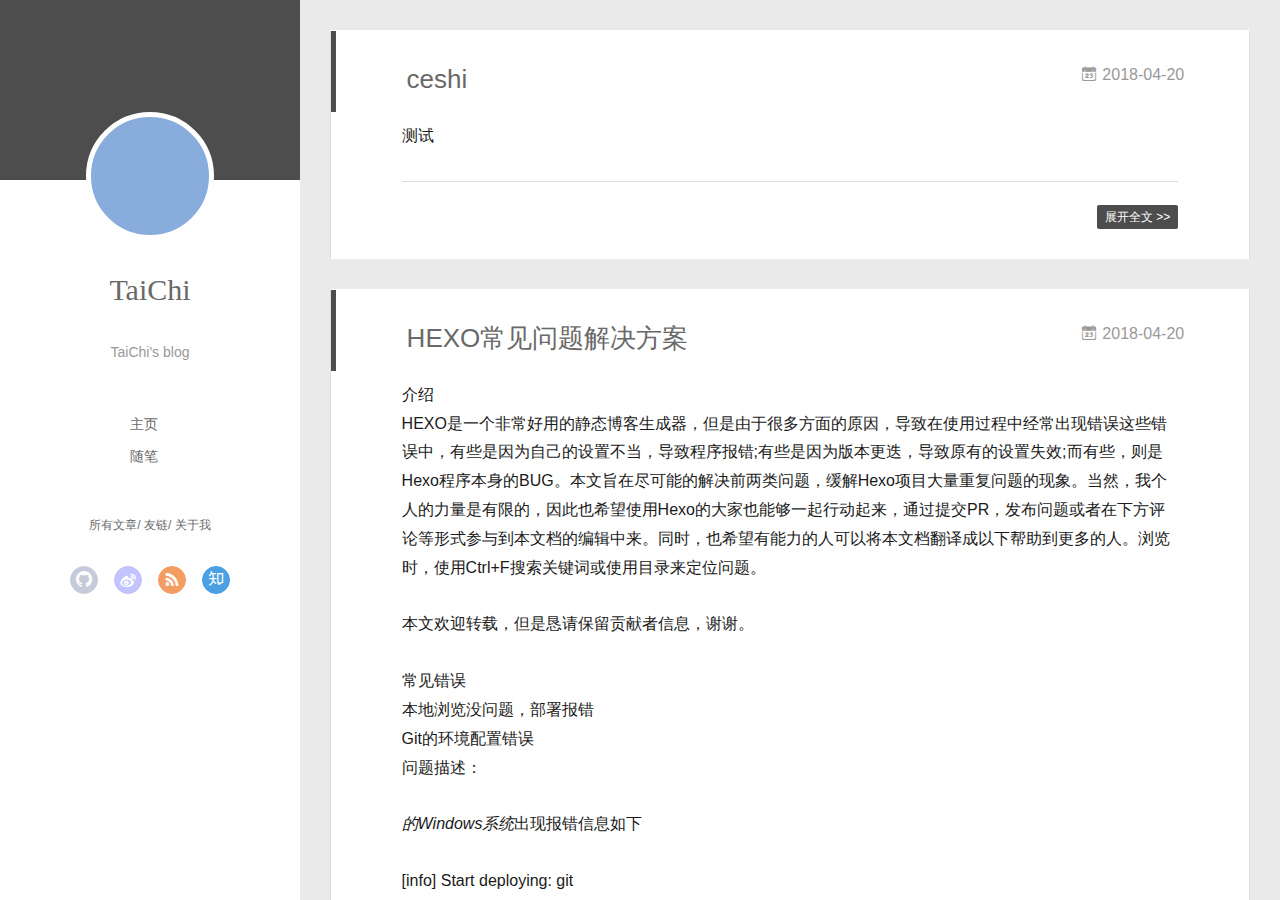
==== commit 2c57e8ca: "blog update" ====
--- a/index.html
+++ b/index.html
@@ -158,6 +158,69 @@
           </div>
           <div id="js-content" class="content-ll">
             
+  
+    <article id="post-ceshi" class="article article-type-post  article-index" itemscope itemprop="blogPost">
+  <div class="article-inner">
+    
+      <header class="article-header">
+        
+  
+    <h1 itemprop="name">
+      <a class="article-title" href="/2018/04/20/ceshi/">ceshi</a>
+    </h1>
+  
+
+        
+        <a href="/2018/04/20/ceshi/" class="archive-article-date">
+  	<time datetime="2018-04-20T18:23:38.000Z" itemprop="datePublished"><i class="icon-calendar icon"></i>2018-04-20</time>
+</a>
+        
+      </header>
+    
+    <div class="article-entry" itemprop="articleBody">
+      
+        <p>测试</p>
+
+      
+
+      
+    </div>
+    <div class="article-info article-info-index">
+      
+      
+      
+
+      
+        <p class="article-more-link">
+          <a class="article-more-a" href="/2018/04/20/ceshi/">展开全文 >></a>
+        </p>
+      
+
+      
+      <div class="clearfix"></div>
+    </div>
+  </div>
+</article>
+
+<aside class="wrap-side-operation">
+    <div class="mod-side-operation">
+        
+        <div class="jump-container" id="js-jump-container" style="display:none;">
+            <a href="javascript:void(0)" class="mod-side-operation__jump-to-top">
+                <i class="icon-font icon-back"></i>
+            </a>
+            <div id="js-jump-plan-container" class="jump-plan-container" style="top: -11px;">
+                <i class="icon-font icon-plane jump-plane"></i>
+            </div>
+        </div>
+        
+        
+    </div>
+</aside>
+
+
+
+
   
     <article id="post-TaiChi" class="article article-type-post  article-index" itemscope itemprop="blogPost">
   <div class="article-inner">
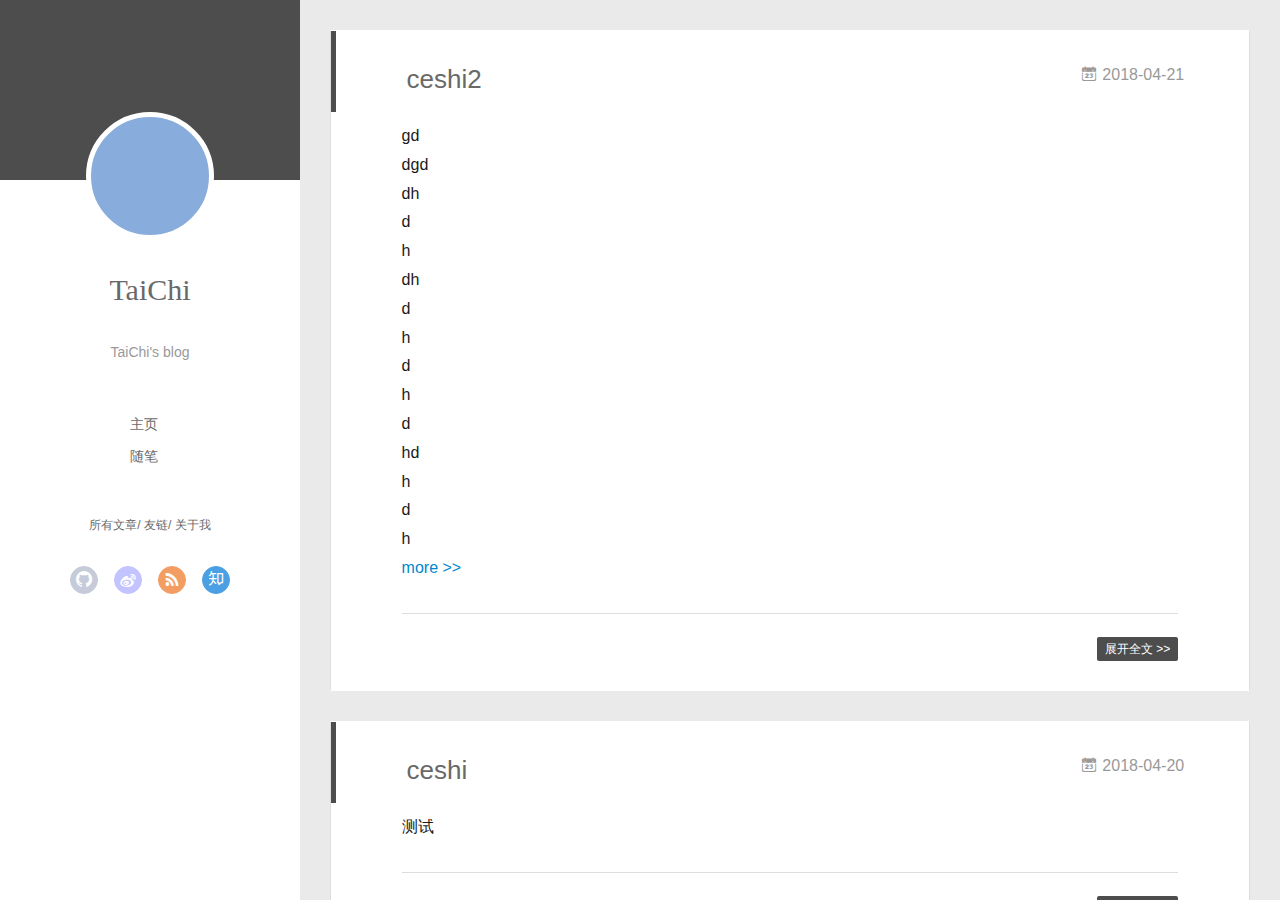
==== commit 51ab6a1f: "blog update" ====
--- a/index.html
+++ b/index.html
@@ -158,6 +158,71 @@
           </div>
           <div id="js-content" class="content-ll">
             
+  
+    <article id="post-ceshi2" class="article article-type-post  article-index" itemscope itemprop="blogPost">
+  <div class="article-inner">
+    
+      <header class="article-header">
+        
+  
+    <h1 itemprop="name">
+      <a class="article-title" href="/2018/04/21/ceshi2/">ceshi2</a>
+    </h1>
+  
+
+        
+        <a href="/2018/04/21/ceshi2/" class="archive-article-date">
+  	<time datetime="2018-04-21T01:18:15.000Z" itemprop="datePublished"><i class="icon-calendar icon"></i>2018-04-21</time>
+</a>
+        
+      </header>
+    
+    <div class="article-entry" itemprop="articleBody">
+      
+        <p>gd<br>dgd<br>dh<br>d<br>h<br>dh<br>d<br>h<br>d<br>h<br>d<br>hd<br>h<br>d<br>h<br>
+        
+          <a class="article-more-a" href="/2018/04/21/ceshi2/#more">more >></a>
+        
+      
+
+      
+    </div>
+    <div class="article-info article-info-index">
+      
+      
+      
+
+      
+        <p class="article-more-link">
+          <a class="article-more-a" href="/2018/04/21/ceshi2/">展开全文 >></a>
+        </p>
+      
+
+      
+      <div class="clearfix"></div>
+    </div>
+  </div>
+</article>
+
+<aside class="wrap-side-operation">
+    <div class="mod-side-operation">
+        
+        <div class="jump-container" id="js-jump-container" style="display:none;">
+            <a href="javascript:void(0)" class="mod-side-operation__jump-to-top">
+                <i class="icon-font icon-back"></i>
+            </a>
+            <div id="js-jump-plan-container" class="jump-plan-container" style="top: -11px;">
+                <i class="icon-font icon-plane jump-plane"></i>
+            </div>
+        </div>
+        
+        
+    </div>
+</aside>
+
+
+
+
   
     <article id="post-ceshi" class="article article-type-post  article-index" itemscope itemprop="blogPost">
   <div class="article-inner">
